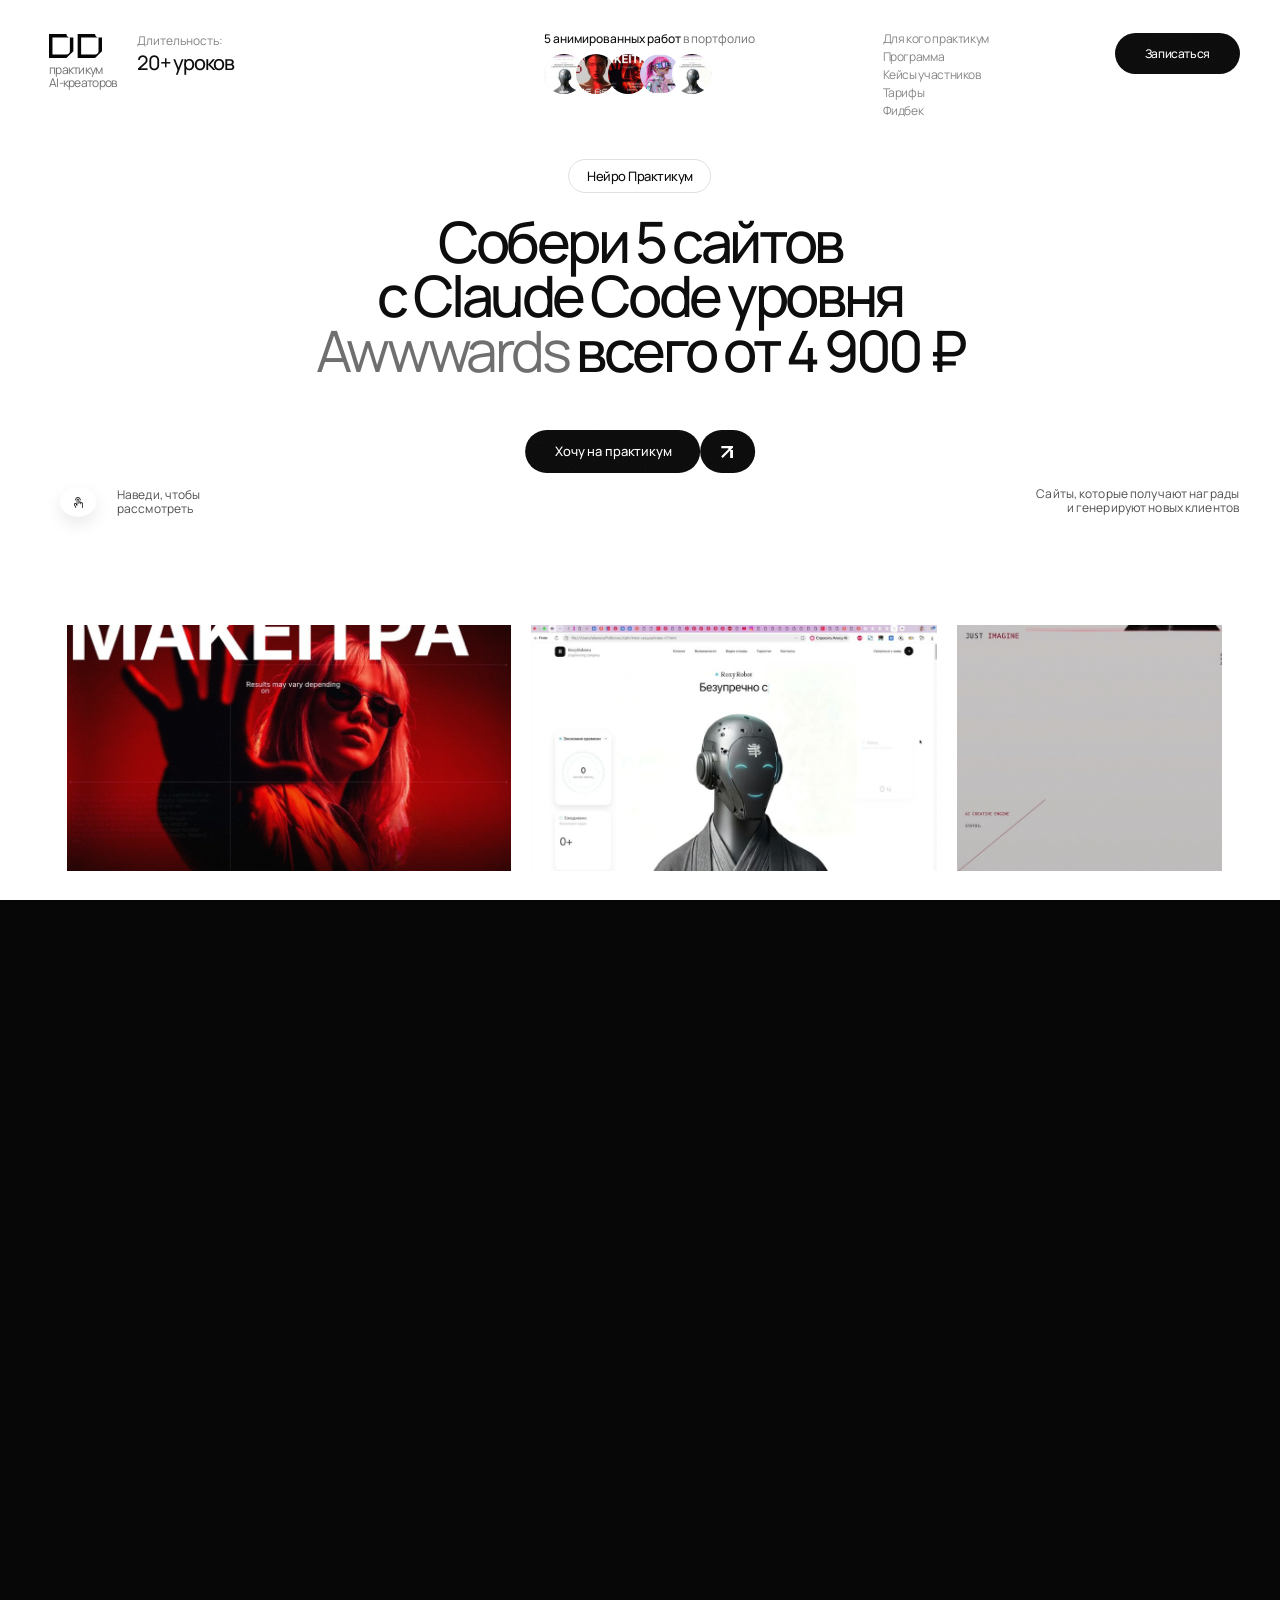
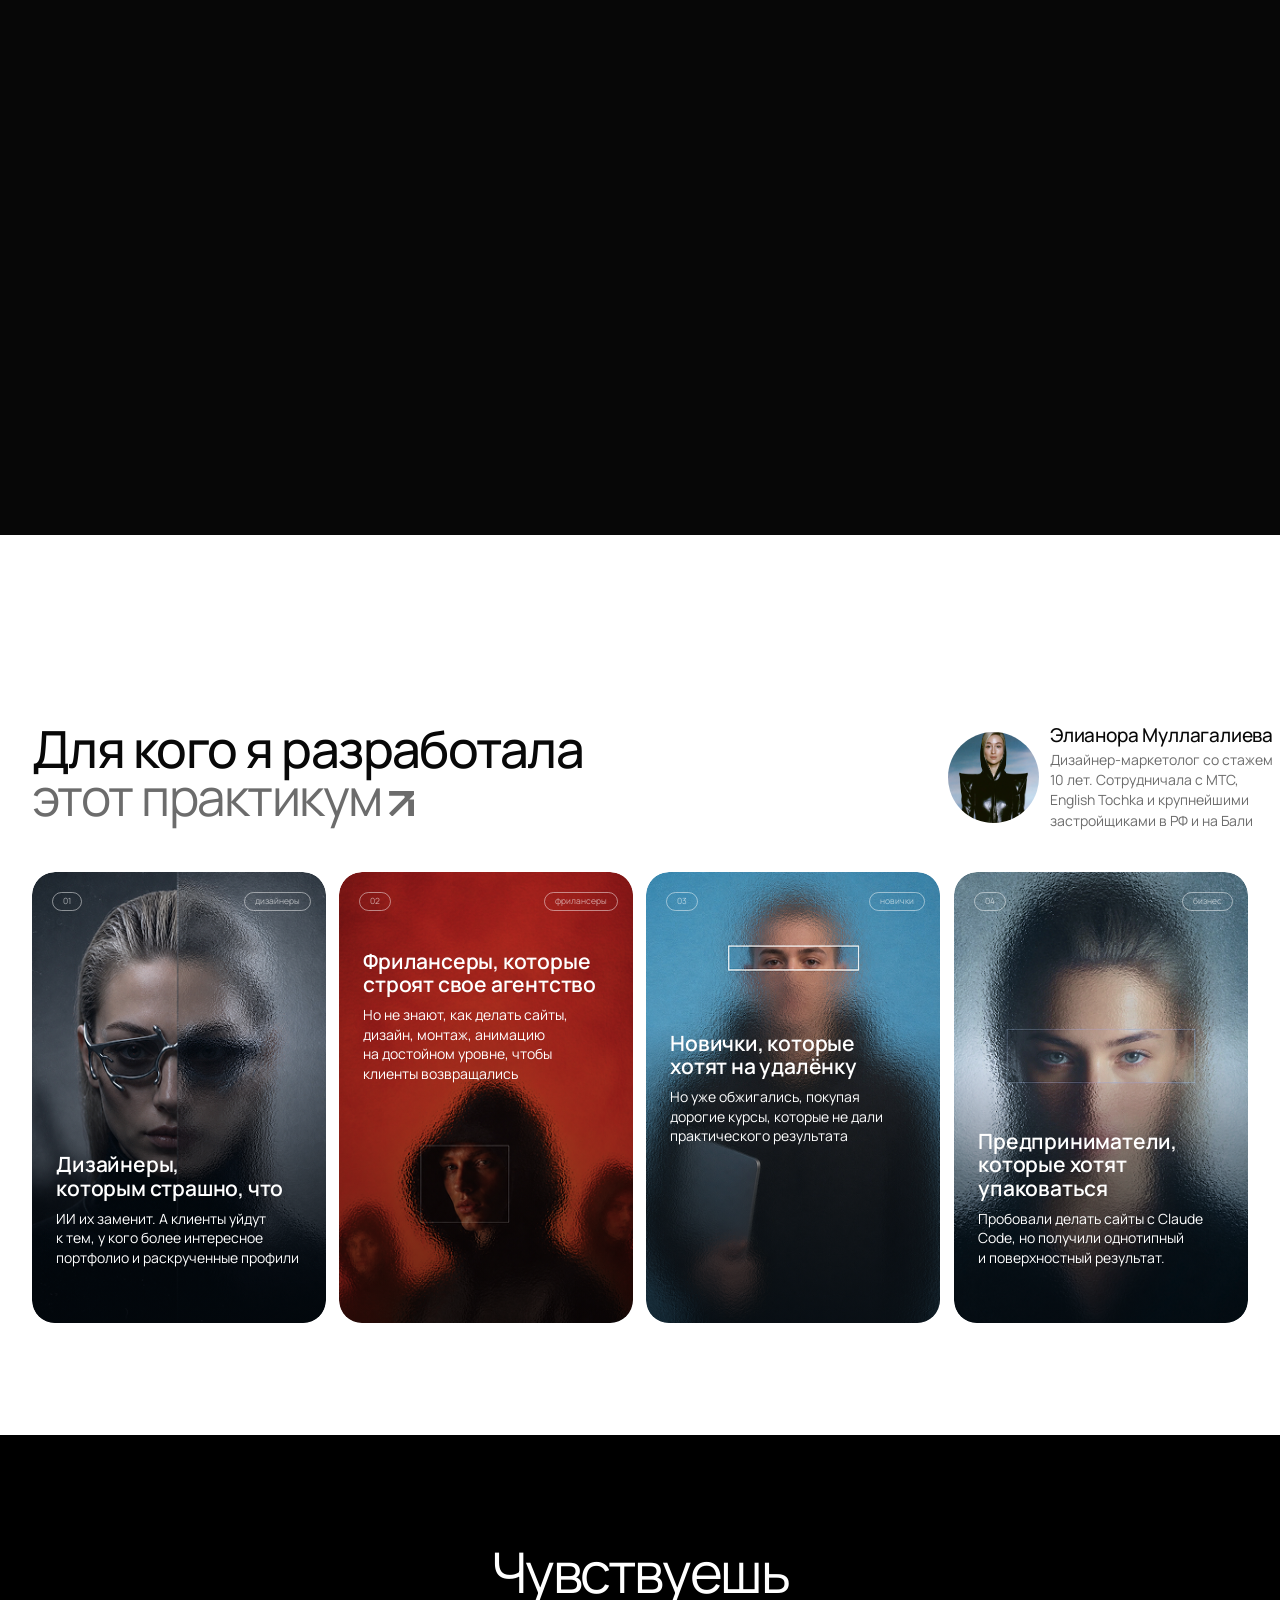
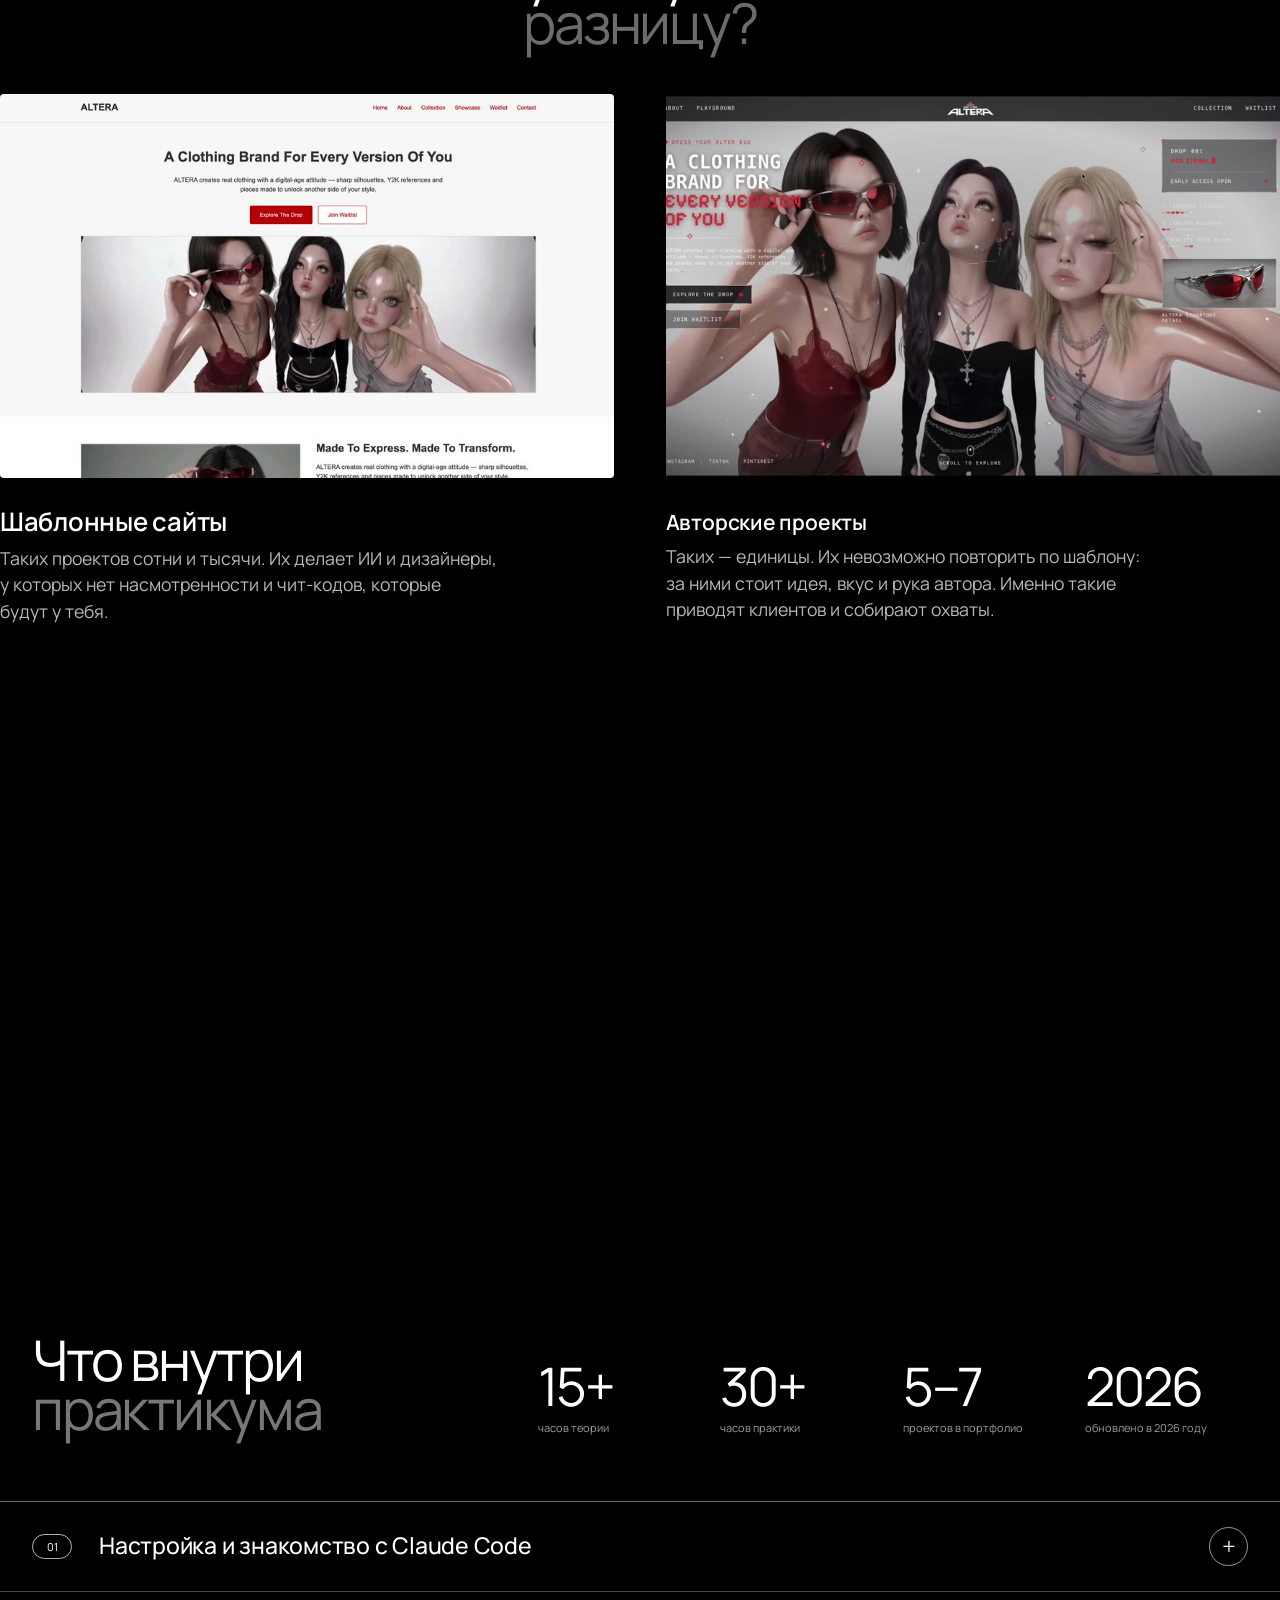
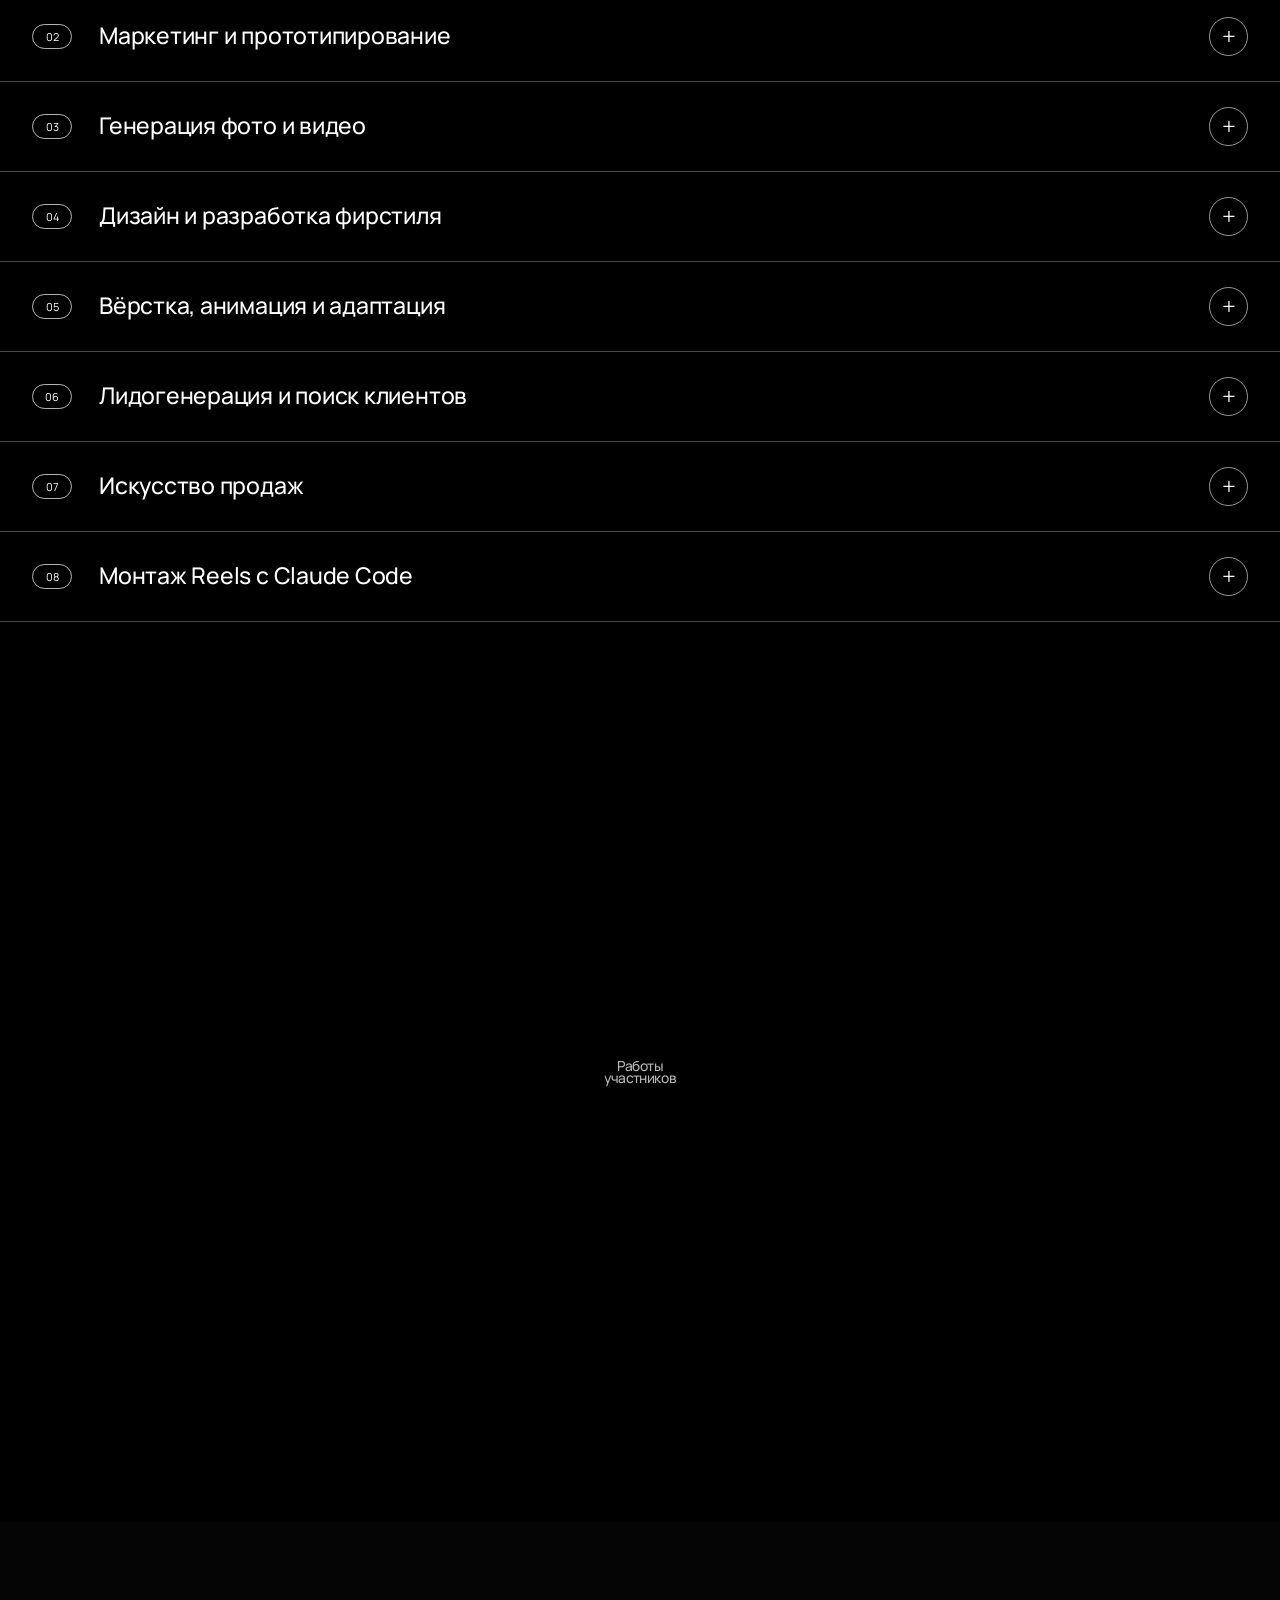
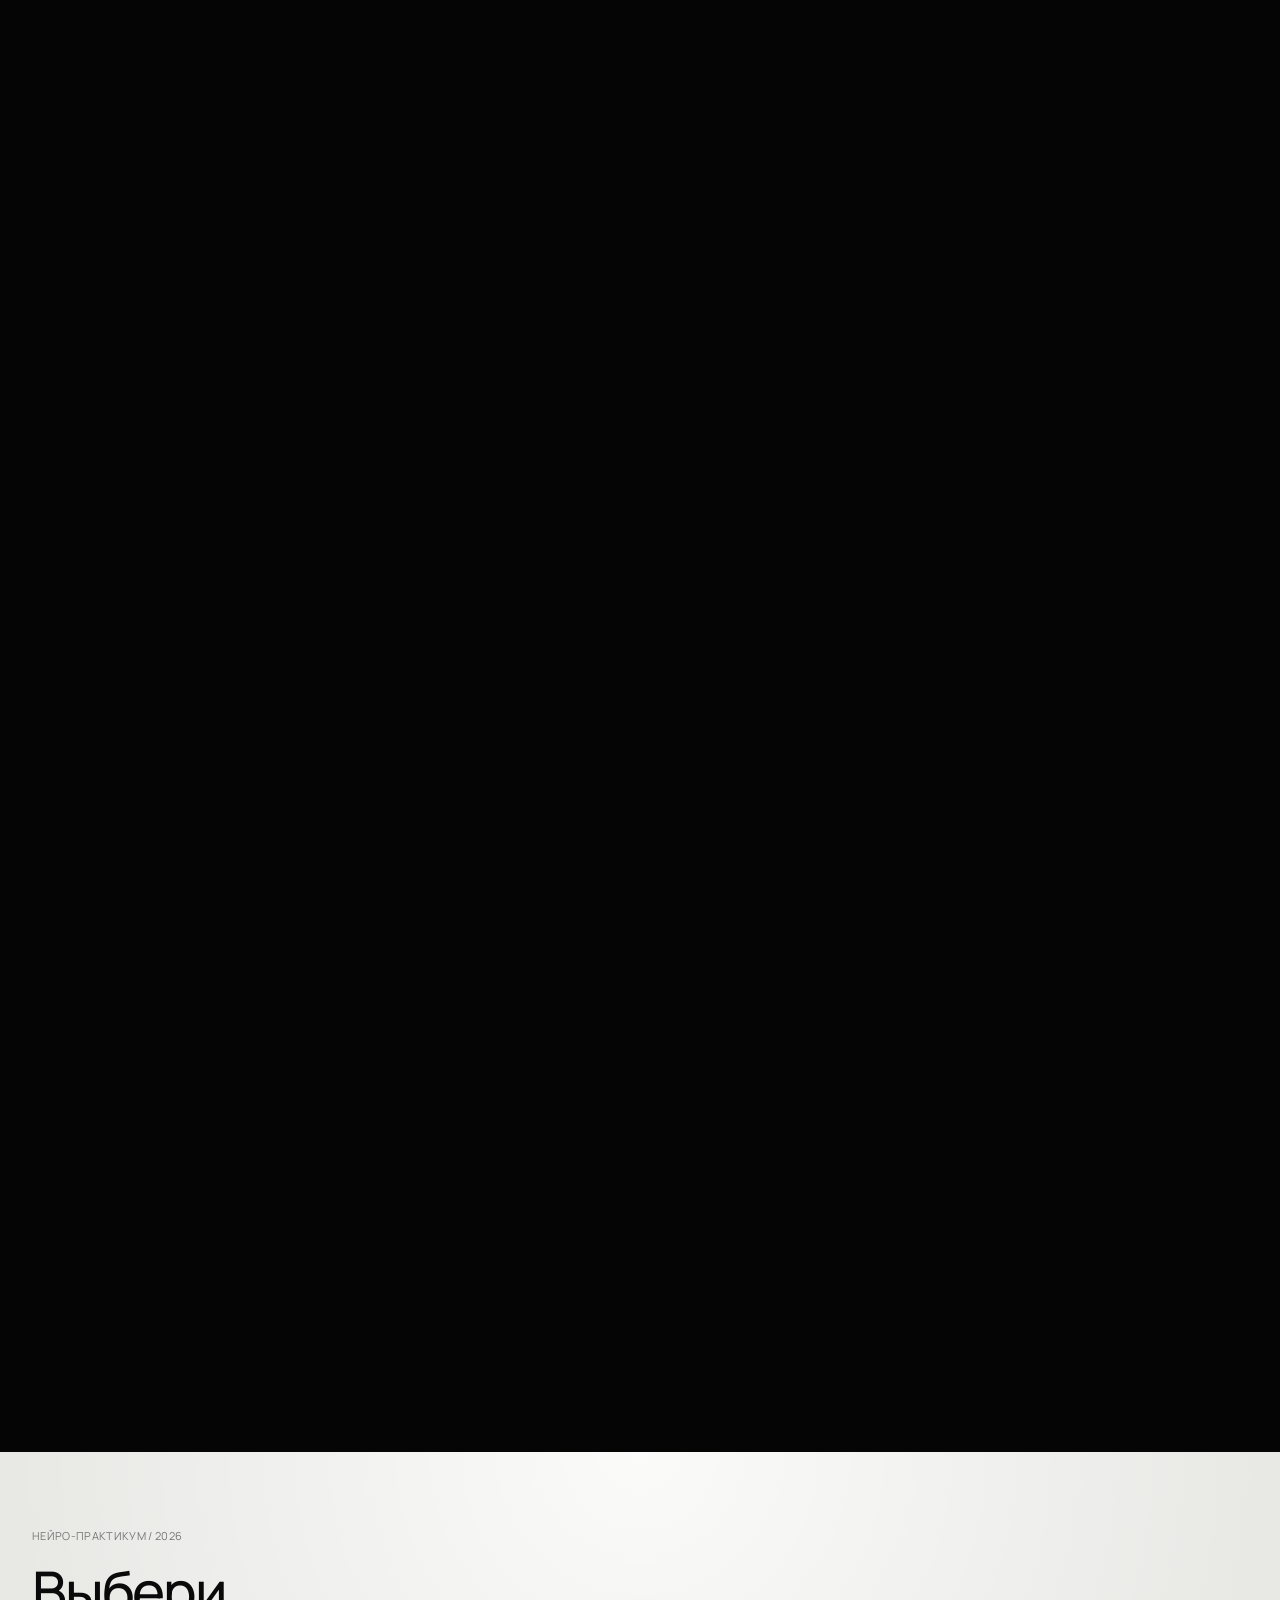
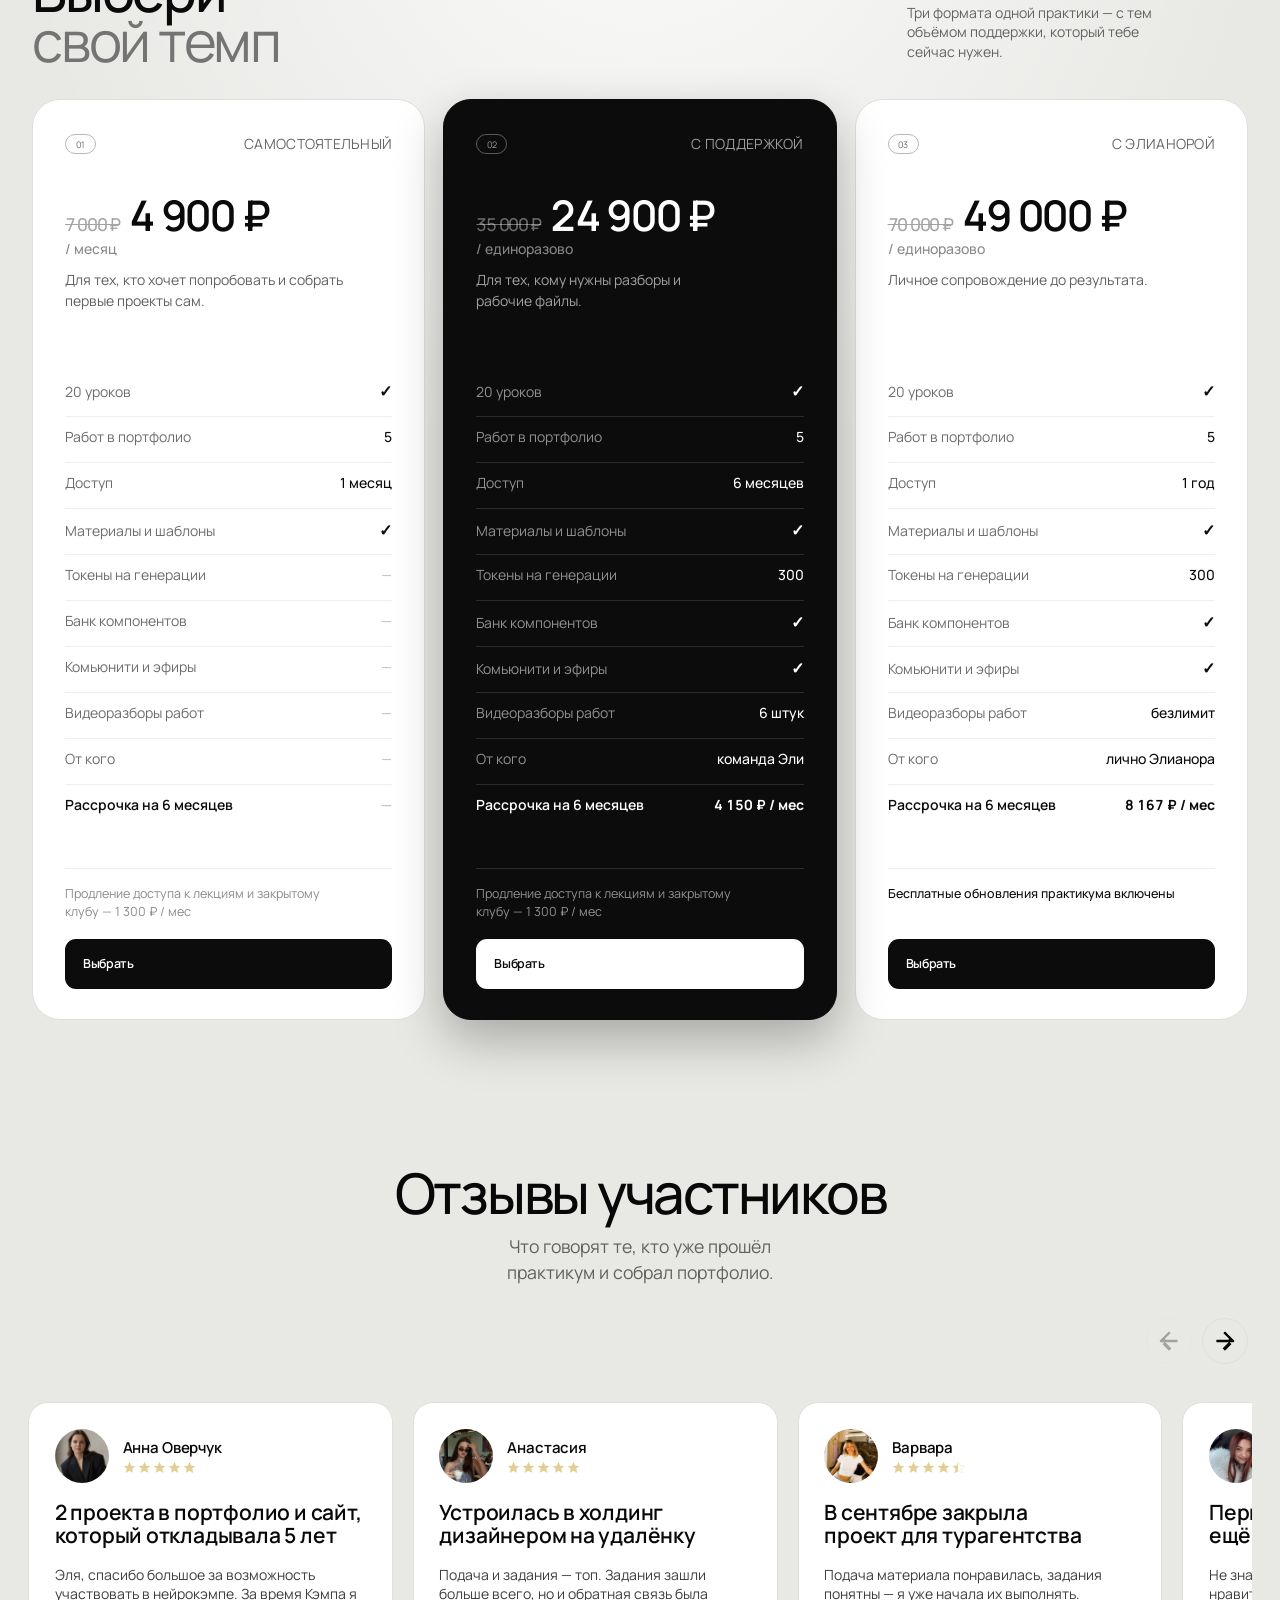
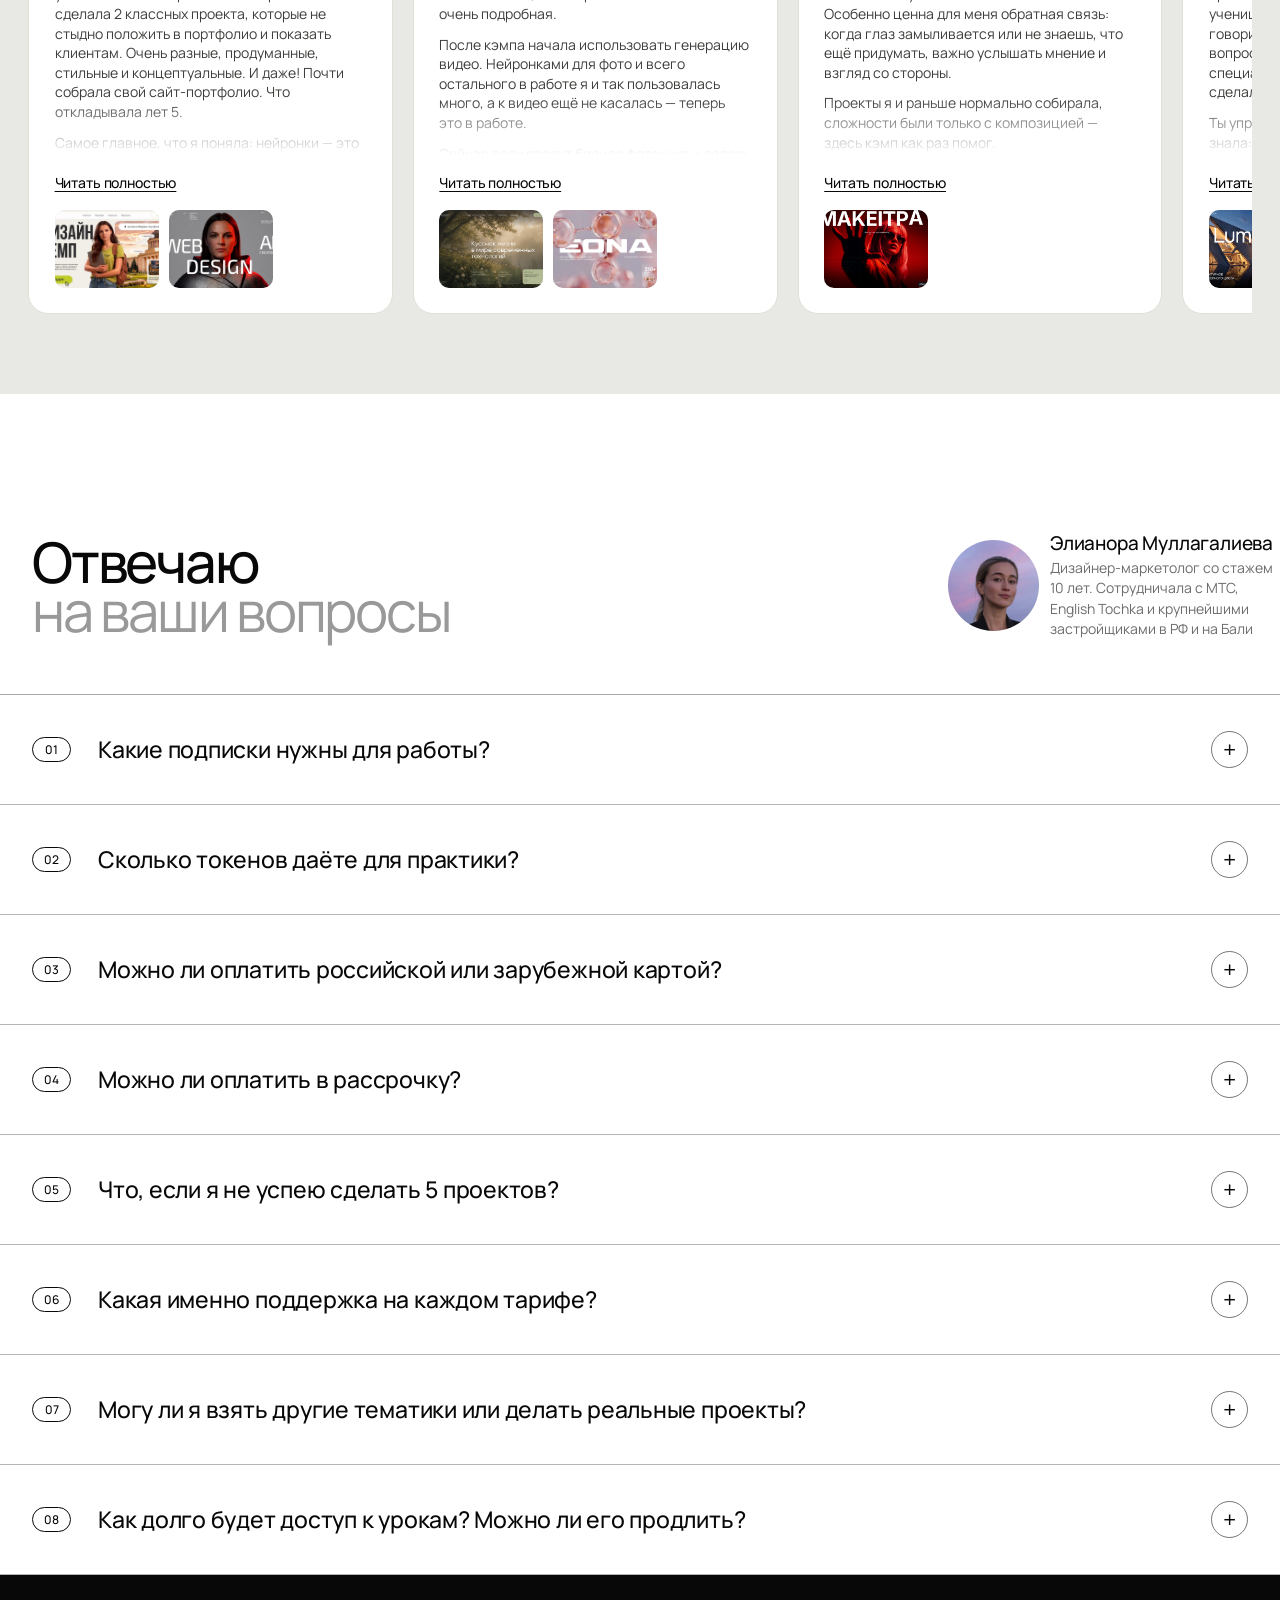
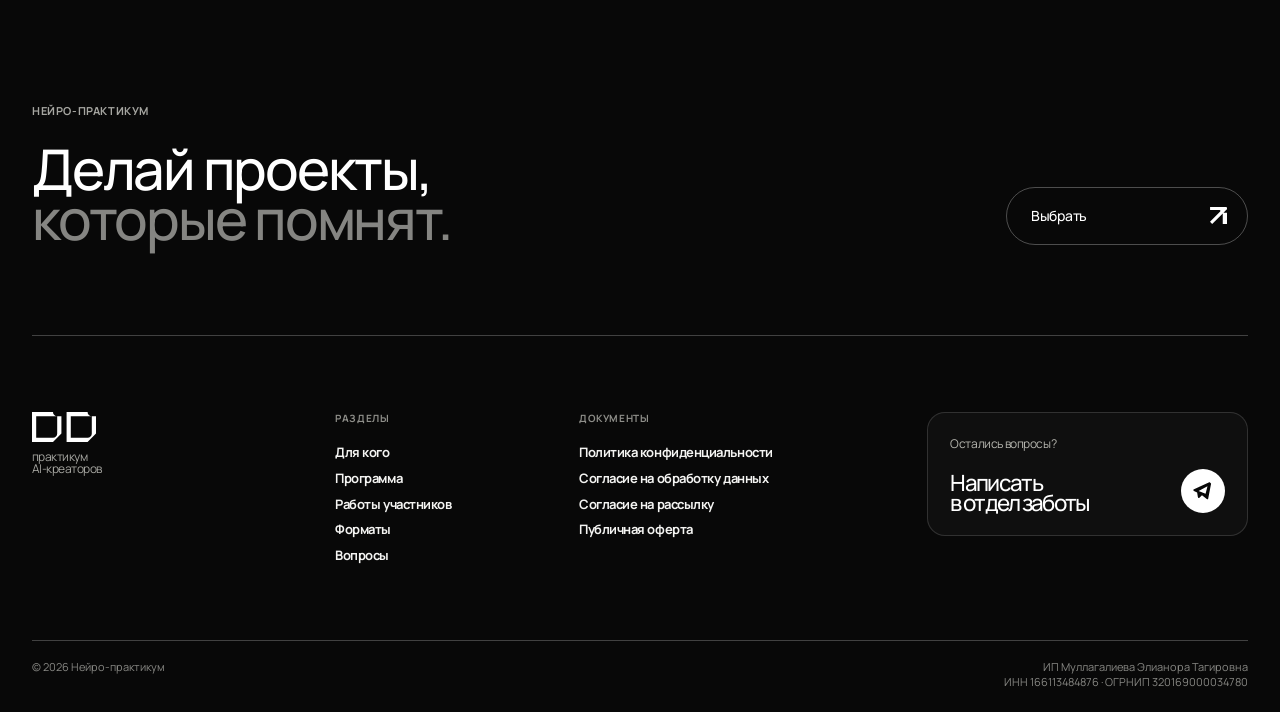
==== cold.html @ 3f289370 "Тарифы: единый блок карточка-таблица + правки состава - Карточки и таблица объединены в одну констру" ====
<!doctype html>
<html lang="ru">
  <head>
    <meta charset="UTF-8" />
    <meta name="viewport" content="width=device-width, initial-scale=1.0" />
    <meta name="description" content="Нейро-практикум — маршрут от исследования ниши до готового сайта." />
    <title>Нейро-практикум — от исследования до сайта</title>
    <link rel="icon" href="data:," />
    <link rel="preconnect" href="https://fonts.googleapis.com" />
    <link rel="preconnect" href="https://fonts.gstatic.com" crossorigin />
    <!-- Шрифты грузятся НЕ блокируя отрисовку: раньше браузер ждал их
         1.2 с и всё это время держал пустой экран. Теперь текст появляется
         сразу системным шрифтом и мгновенно подменяется на Manrope. -->
    <link rel="preload" as="style" href="https://fonts.googleapis.com/css2?family=Anton&family=Manrope:wght@400;500;600;700;800&display=swap" />
    <link rel="stylesheet" href="https://fonts.googleapis.com/css2?family=Anton&family=Manrope:wght@400;500;600;700;800&display=swap" media="print" onload="this.media='all'" />
    <noscript><link rel="stylesheet" href="https://fonts.googleapis.com/css2?family=Anton&family=Manrope:wght@400;500;600;700;800&display=swap" /></noscript>
    <script>
      /* Страховка: если JS упал или anime.js не загрузился, маскировка
         первого экрана всё равно снимется и контент будет виден. */
      setTimeout(function () {
        var s = document.querySelector('.intro-stage');
        if (s) s.classList.add('is-ready');
      }, 1200);
    </script>
    <link rel="stylesheet" href="styles.css" />
    <link rel="stylesheet" href="cold.css" />
  </head>
  <body>
    <div class="cursor-dot" aria-hidden="true"></div>
    <header class="persistent-chrome" aria-label="Навигация по практикуму">
      <a class="persistent-brand" href="#top" aria-label="Дерзай в дизайн, наверх"><img src="assets/hero/dd-logo.svg" alt="" /><span>практикум<br />AI-креаторов</span></a>
      <p class="persistent-duration"><span>Длительность:</span><b>20+ уроков</b></p>
      <a class="persistent-cta" href="#programme">Записаться</a>
    </header>
    <main id="top">
      <div class="intro-shell">
        <div class="intro-stage">
        <header class="site-header container">
          <a class="brand" href="#top" aria-label="Дерзай в дизайн, наверх">
            <img src="assets/hero/dd-logo.svg" alt="Дерзай в дизайн" />
            <span>практикум<br />AI-креаторов</span>
          </a>
          <div class="header-duration"><span>Длительность:</span><strong>20+ уроков</strong></div>
          <nav id="primary-nav" aria-label="Главная навигация">
            <a href="#audience">Для кого практикум</a>
            <a href="#programme">Программа</a>
            <a href="#student-works">Кейсы участников</a>
            <a href="#pricing">Тарифы</a>
            <a href="#reviews">Фидбек</a>
          </nav>
          <div class="header-side">
            <a class="header-cta" href="#motion">Записаться <svg class="icon icon-arrow" viewBox="0 0 24 24" aria-hidden="true"><path d="M6.5 17.5 17.5 6.5M9 6.5h8.5V15" /></svg></a>
            <button class="menu-toggle" type="button" aria-label="Открыть навигацию" aria-expanded="false" aria-controls="primary-nav"><svg class="icon icon-menu" viewBox="0 0 24 24" aria-hidden="true"><path class="menu-line menu-line-one" d="M5 9h14" /><path class="menu-line menu-line-two" d="M5 15h14" /></svg></button>
          </div>
        </header>

        <aside class="mobile-hero-proof" aria-label="Результаты участников">
          <p class="mobile-duration"><span>Длительность:</span><strong>20+ уроков</strong></p>
          <div class="mobile-works-proof">
            <div class="mobile-proof-avatars" aria-hidden="true">
              <img src="assets/hero/av/figma-work-01-overlay.jpg" alt="" />
              <img src="assets/hero/av/figma-work-03.jpg" alt="" />
              <img src="assets/hero/av/figma-work-02.jpg" alt="" />
            </div>
            <p><strong>5 анимированных работ</strong><span>в портфолио</span></p>
          </div>
        </aside>

        <section class="hero container" aria-labelledby="hero-title">
          <div class="hero-copy reveal">
            <p class="hero-kicker">Нейро Практикум</p>
            <h1 id="hero-title">Собери 5 сайтов<br />с Claude Code уровня<br /><span>Awwwards</span> всего от&nbsp;4&nbsp;900&nbsp;₽</h1>
            <a class="hero-cta action-pair" href="#pricing"><span class="hero-cta-label action-pair__label">Хочу на практикум</span><span class="hero-cta-icon action-pair__icon" aria-hidden="true"><img class="action-pair__icon-image" src="assets/icons/arrow.svg" alt="" /></span></a>
          </div>

          <aside class="hero-proof" aria-label="Результаты участников">
            <p><strong>5 анимированных работ</strong><span>в портфолио</span></p>
            <div class="proof-avatars" aria-hidden="true">
              <img src="assets/hero/av/figma-work-01-overlay.jpg" alt="" />
              <img src="assets/hero/av/figma-work-03.jpg" alt="" />
              <img src="assets/hero/av/figma-work-02.jpg" alt="" />
              <img src="assets/hero/av/figma-work-01.jpg" alt="" />
              <img src="assets/hero/av/figma-work-01-overlay.jpg" alt="" />
            </div>
          </aside>

          <div class="hero-hint caption" aria-hidden="true"><span class="hero-hint-icon"><img src="assets/icons/finger.svg" alt="" /></span><span class="hero-hint-copy"><b>Наведи, чтобы</b><br />рассмотреть</span></div>
          <p class="hero-gallery-note caption">Сайты, которые получают награды<br />и генерируют новых клиентов</p>
        </section>

        <section class="showcase-marquee" aria-label="Примеры сайтов, созданных в рамках практикума">
          <div class="marquee-rail">
            <div class="marquee-group"><figure class="work-card work-card-robot"><video class="work-video" autoplay muted loop playsinline preload="metadata" poster="assets/video/varya.jpg" aria-label="Кейс участницы Вари"><source src="assets/video/varya@sm.mp4" media="(max-width:640px)" type="video/mp4" /><source src="assets/video/varya@2x.mp4" media="(min-width:1200px)" type="video/mp4" /><source src="assets/video/varya.mp4" type="video/mp4" /></video></figure><figure class="work-card work-card-makeitpay"><video class="work-video" autoplay muted loop playsinline preload="metadata" poster="assets/video/works.jpg" aria-label="Работы участников"><source src="assets/video/works@sm.mp4" media="(max-width:640px)" type="video/mp4" /><source src="assets/video/works@2x.mp4" media="(min-width:1200px)" type="video/mp4" /><source src="assets/video/works.mp4" type="video/mp4" /></video></figure><figure class="work-card work-card-oasis"><video class="work-video" autoplay muted loop playsinline preload="metadata" poster="assets/video/cleanshot-a.jpg" aria-label="Проект участника"><source src="assets/video/cleanshot-a@sm.mp4" media="(max-width:640px)" type="video/mp4" /><source src="assets/video/cleanshot-a@2x.mp4" media="(min-width:1200px)" type="video/mp4" /><source src="assets/video/cleanshot-a.mp4" type="video/mp4" /></video></figure></div>
            <div class="marquee-group" aria-hidden="true"><figure class="work-card work-card-robot" aria-hidden="true"><video class="work-video" autoplay muted loop playsinline preload="metadata" poster="assets/video/varya.jpg" aria-label=""><source src="assets/video/varya@sm.mp4" media="(max-width:640px)" type="video/mp4" /><source src="assets/video/varya@2x.mp4" media="(min-width:1200px)" type="video/mp4" /><source src="assets/video/varya.mp4" type="video/mp4" /></video></figure><figure class="work-card work-card-makeitpay" aria-hidden="true"><video class="work-video" autoplay muted loop playsinline preload="metadata" poster="assets/video/works.jpg" aria-label=""><source src="assets/video/works@sm.mp4" media="(max-width:640px)" type="video/mp4" /><source src="assets/video/works@2x.mp4" media="(min-width:1200px)" type="video/mp4" /><source src="assets/video/works.mp4" type="video/mp4" /></video></figure><figure class="work-card work-card-oasis" aria-hidden="true"><video class="work-video" autoplay muted loop playsinline preload="metadata" poster="assets/video/cleanshot-a.jpg" aria-label=""><source src="assets/video/cleanshot-a@sm.mp4" media="(max-width:640px)" type="video/mp4" /><source src="assets/video/cleanshot-a@2x.mp4" media="(min-width:1200px)" type="video/mp4" /><source src="assets/video/cleanshot-a.mp4" type="video/mp4" /></video></figure></div>
          </div>
        </section>
        <div class="mobile-project-meta" aria-hidden="true">
          <p><span class="mobile-project-icon"><img src="assets/icons/finger.svg" alt="" /></span><span>Проекты<br />участников</span></p>
          <p>70% участников<br />новички</p>
        </div>
        </div>
      </div>

      <section class="motion-sequence" id="motion" data-chrome="none" aria-labelledby="motion-title">
        <div class="motion-stage">
          <div class="motion-curtain" aria-hidden="true"></div>
          <div class="motion-chrome" aria-hidden="true">
            <div class="motion-brand"><img src="assets/hero/dd-logo.svg" alt="" /><span>практикум<br />AI-креаторов</span></div>
            <div class="motion-duration"><span>Длительность:</span><b>20+ уроков</b></div>
            <a href="#top"><span>Записаться</span><svg class="icon icon-arrow" viewBox="0 0 24 24" aria-hidden="true"><path d="M6.5 17.5 17.5 6.5M9 6.5h8.5V15" /></svg></a>
          </div>

          <h2 class="visually-hidden" id="motion-title">Нейропрактикум</h2>
          <svg class="motion-tunnel" viewBox="0 0 1400 814" preserveAspectRatio="xMidYMid meet" aria-hidden="true">
            <text class="motion-tunnel-text" x="700" y="442" text-anchor="middle">НейроПрактикум</text>
          </svg>

          <div class="motion-posters" aria-hidden="true">
            <figure class="motion-poster motion-poster-blue"><img src="assets/motion/poster-strategy.jpg" alt="" /></figure>
            <figure class="motion-poster motion-poster-red"><img src="assets/motion/poster-design.jpg" alt="" /></figure>
          </div>

          <div class="motion-words" aria-label="Ключевые навыки практикума">
            <span data-skill="strategy">Стратегия</span>
            <span data-skill="research">Исследование</span>
            <span data-skill="marketing">Маркетинг</span>
            <span data-skill="design">Дизайн</span>
            <span data-skill="content">Контент</span>
            <span data-skill="layout">Вёрстка</span>
            <span data-skill="animation">Анимация</span>
            <span data-skill="editing">Монтаж</span>
          </div>

          <div class="motion-destinations" aria-hidden="true">
            <span data-skill="research">Исследование</span>
            <span data-skill="strategy">Стратегия</span>
            <span data-skill="marketing">Маркетинг</span>
            <span data-skill="design">Дизайн</span>
            <span data-skill="content">Контент</span>
            <span data-skill="layout">Вёрстка</span>
            <span data-skill="animation">Анимация</span>
            <span data-skill="editing">Монтаж</span>
          </div>
          <div class="motion-flash" aria-hidden="true"><span></span></div>
          <p class="motion-result" aria-label="Твои навыки после практикума">
            <span><i>Твои навыки</i></span>
            <span><i>после практикума</i></span>
          </p>
          <div class="motion-system-targets" aria-hidden="true">
            <span data-skill="research">Исследование</span>
            <span data-skill="strategy">Стратегия</span>
            <span data-skill="marketing">Маркетинг</span>
            <span data-skill="design">Дизайн</span>
            <span data-skill="content">Контент</span>
            <span data-skill="layout">Вёрстка</span>
            <span data-skill="animation">Анимация</span>
            <span data-skill="editing">Монтаж</span>
          </div>
          <div class="motion-system" aria-hidden="true">
            <img class="motion-system-brace" src="assets/motion/skills-brace.svg" alt="" />
            <p class="motion-system-title">Твои навыки после<br />практикума</p>
          </div>
          <p class="motion-scroll-hint" aria-hidden="true">Листай — и путь собирается</p>
        </div>
      </section>

      <section class="audience-section" id="audience" data-chrome="light" aria-labelledby="audience-title">
        <div class="audience-stage">
        <div class="audience-content container">
          <div class="audience-intro">
            <h2 id="audience-title"><span class="audience-title-line"><span class="audience-title-effect">Для кого я разработала</span></span><span class="audience-title-line audience-title-replace"><span class="audience-title-effect">этот практикум</span><svg class="audience-title-arrow" viewBox="0 0 20 20" fill="none" aria-hidden="true"><path d="M18.9629 0C19.5354 0.000248588 19.9998 0.465312 20 1.03906V2.54004L18.7461 3.7959C18.7173 3.81763 18.6898 3.84138 18.6641 3.86719L15.8711 6.66602H19.998V20H14.998V7.54102L2.56641 20L0 17.4277L11.9893 5.41211C12.6421 4.75734 12.1795 3.63797 11.2559 3.6377H0.0859375V0H18.9629Z" fill="currentColor"/></svg></span></h2>
            <div class="audience-author">
              <img src="assets/audience/elianora.png" alt="Элианора Муллагалиева" />
              <p><b>Элианора Муллагалиева</b><span>Дизайнер-маркетолог со стажем 10 лет. Сотрудничала с МТС, English Tochka и крупнейшими застройщиками в РФ и на Бали</span></p>
            </div>
          </div>

          <div class="audience-grid">
            <article class="audience-card audience-card--designers">
              <div class="audience-card-inner">
                <div class="audience-card-face audience-card-front"><img src="assets/audience/audience-designer.jpg" alt="Портрет дизайнера за стеклом" /><div class="audience-card-tags"><span>01</span><span>дизайнеры</span></div><div class="audience-card-copy"><h3>Дизайнеры,<br />которым страшно, что</h3><p>ИИ их заменит. А клиенты уйдут к тем, у кого более интересное портфолио и раскрученные профили</p></div></div>
                <div class="audience-card-face audience-card-back"><img src="assets/audience/audience-designer.jpg" alt="" aria-hidden="true" /><div class="audience-card-tags"><span>01</span><span>дизайнеры</span></div><div class="audience-card-copy"><h3>Соберёте 5–7 проектов нового поколения</h3><p>Не картинки, а сайты с идеей, визуалом, кодом и motion — проекты, которые приводят клиентов и собирают охваты.</p></div></div>
              </div>
            </article>
            <article class="audience-card audience-card--freelancers">
              <div class="audience-card-inner">
                <div class="audience-card-face audience-card-front"><img src="assets/audience/audience-freelancer.jpg" alt="Фрилансер на красном фоне за стеклом" /><div class="audience-card-tags"><span>02</span><span>фрилансеры</span></div><div class="audience-card-copy"><h3>Фрилансеры, которые<br />строят свое агентство</h3><p>Но не знают, как делать сайты, дизайн, монтаж, анимацию на достойном уровне, чтобы клиенты возвращались</p></div></div>
                <div class="audience-card-face audience-card-back"><img src="assets/audience/audience-freelancer.jpg" alt="" aria-hidden="true" /><div class="audience-card-tags"><span>02</span><span>фрилансеры</span></div><div class="audience-card-copy"><h3>Сможете брать проекты уровня крутых агентств</h3><p>Научитесь собирать сайт под ключ: от стратегии до дизайна и motion. Сможете повышать чек и расширять команду.</p></div></div>
              </div>
            </article>
            <article class="audience-card audience-card--newcomers">
              <div class="audience-card-inner">
                <div class="audience-card-face audience-card-front"><img src="assets/audience/audience-newcomer.jpg" alt="Новичок с ноутбуком за стеклом" /><div class="audience-card-tags"><span>03</span><span>новички</span></div><div class="audience-card-copy"><h3>Новички, которые хотят на удалёнку</h3><p>Но уже обжигались, покупая дорогие курсы, которые не дали практического результата</p></div></div>
                <div class="audience-card-face audience-card-back"><img src="assets/audience/audience-newcomer.jpg" alt="" aria-hidden="true" /><div class="audience-card-tags"><span>03</span><span>новички</span></div><div class="audience-card-copy"><h3>На вопрос «а кейсы есть?» будет чем ответить</h3><p>Не один тренировочный экран, а 5–7 полноценных проектов с логикой, визуалом и живой реализацией.</p></div></div>
              </div>
            </article>
            <article class="audience-card audience-card--business">
              <div class="audience-card-inner">
                <div class="audience-card-face audience-card-front"><img src="assets/audience/audience-business.jpg" alt="Предпринимательница за стеклом" /><div class="audience-card-tags"><span>04</span><span>бизнес</span></div><div class="audience-card-copy"><h3>Предприниматели,<br />которые хотят упаковаться</h3><p>Пробовали делать сайты с Claude Code, но получили однотипный и поверхностный результат.</p></div></div>
                <div class="audience-card-face audience-card-back"><img src="assets/audience/audience-business.jpg" alt="" aria-hidden="true" /><div class="audience-card-tags"><span>04</span><span>бизнес</span></div><div class="audience-card-copy"><h3>Станете креативным директором своего бренда</h3><p>Вместо однотипного сайта — узнаваемая система, которую можно развивать вместе с командой.</p></div></div>
              </div>
            </article>
          </div>
        </div>
        </div>
      </section>

      <section class="difference-section" id="difference" data-difference-scene data-chrome="dark" aria-labelledby="difference-title">
        <div class="difference-sticky">
          <div class="difference-content container">
            <h2 class="difference-title" id="difference-title"><span>Чувствуешь</span><i>разницу?</i></h2>
            <div class="difference-grid">
              <article class="difference-card">
                <figure><video class="difference-video" autoplay muted loop playsinline preload="metadata" poster="assets/video/template-site.jpg" aria-label="Пример шаблонного сайта"><source src="assets/video/template-site@sm.mp4" media="(max-width:640px)" type="video/mp4" /><source src="assets/video/template-site@2x.mp4" media="(min-width:1200px)" type="video/mp4" /><source src="assets/video/template-site.mp4" type="video/mp4" /></video></figure>
                <div class="difference-copy">
                  <h3>Шаблонные сайты</h3>
                  <p>Таких проектов сотни и тысячи. Их делает ИИ и дизайнеры, у которых нет насмотренности и чит-кодов, которые будут у тебя.</p>
                </div>
              </article>
              <article class="difference-card">
                <figure><video class="difference-video" autoplay muted loop playsinline preload="metadata" poster="assets/video/alexandra.jpg" aria-label="Авторский проект — кейс Александры"><source src="assets/video/alexandra@sm.mp4" media="(max-width:640px)" type="video/mp4" /><source src="assets/video/alexandra@2x.mp4" media="(min-width:1200px)" type="video/mp4" /><source src="assets/video/alexandra.mp4" type="video/mp4" /></video></figure>
                <div class="difference-copy">
                  <h3>Авторские проекты</h3>
                  <p>Таких — единицы. Их невозможно повторить по шаблону: за ними стоит идея, вкус и рука автора. Именно такие приводят клиентов и собирают охваты.</p>
                </div>
              </article>
            </div>
          </div>
        </div>
      </section>

      <section class="programme-section" id="programme" data-chrome="dark" aria-labelledby="programme-title">
        <div class="programme-head container">
          <h2 id="programme-title">Что внутри<br /><span>практикума</span></h2>
          <dl class="programme-stats"><div><dt data-count="15" data-suffix="+">15+</dt><dd>часов теории</dd></div><div><dt data-count="30" data-suffix="+">30+</dt><dd>часов практики</dd></div><div><dt data-count="5" data-suffix="–7">5–7</dt><dd>проектов в портфолио</dd></div><div><dt data-count="2026">2026</dt><dd>обновлено в 2026 году</dd></div></dl>
        </div>

        <div class="programme-list" aria-label="Модули программы">
          <article class="programme-module">
            <button class="programme-trigger" type="button" aria-expanded="false"><span class="programme-number">01</span><span class="programme-name">Настройка и знакомство с Claude Code</span><span class="programme-plus" aria-hidden="true">+</span></button>
            <div class="programme-panel"><div class="programme-lessons">
              <div class="programme-lesson"><p class="programme-lesson-title"><span class="programme-lesson-num">Урок 1</span>Рабочая среда: установка Claude Code и первый проект</p><p class="programme-lesson-desc">Установка, базовая настройка, структура папок, как открыть и запустить первый проект без страха перед терминалом.</p></div>
              <div class="programme-lesson"><p class="programme-lesson-title"><span class="programme-lesson-num">Урок 2</span>Скиллы: как расширять возможности Claude Code</p><p class="programme-lesson-desc">Где брать скиллы, как их устанавливать, вызывать и адаптировать под себя. Собираем свою рабочую библиотеку для сайтов, визуала, анимации и контента.</p></div>
              <div class="programme-lesson"><p class="programme-lesson-title"><span class="programme-lesson-num">Урок 3</span>Как правильно ставить задачи AI</p><p class="programme-lesson-desc">Как давать контекст, работать с файлами, проверять результат, не терять версии и не получать от AI хаос вместо проекта.</p></div>
            </div></div>
          </article>
          <article class="programme-module">
            <button class="programme-trigger" type="button" aria-expanded="false"><span class="programme-number">02</span><span class="programme-name">Маркетинг и прототипирование</span><span class="programme-plus" aria-hidden="true">+</span></button>
            <div class="programme-panel"><div class="programme-lessons">
              <div class="programme-lesson"><p class="programme-lesson-title"><span class="programme-lesson-num">Урок 4</span>Каким должен быть продающий сайт</p><p class="programme-lesson-desc">Триггеры, логика принятия решения, пустые и убедительные формулировки, первостепенные и второстепенные критерии выбора.</p></div>
              <div class="programme-lesson"><p class="programme-lesson-title"><span class="programme-lesson-num">Урок 5</span>Добываем информацию о бизнесе</p><p class="programme-lesson-desc">Интервью с собственником, отделом продаж и клиентами. Бриф бизнеса, реальные материалы, карта критериев выбора, работа с AI без галлюцинаций.</p></div>
              <div class="programme-lesson"><p class="programme-lesson-title"><span class="programme-lesson-num">Урок 6</span>Анализируем нишу и конкурентов</p><p class="programme-lesson-desc">Каким обещаниям и условиям рынка привык клиент, что конкуренты уже сделали нормой, где рынок пустует и где бизнес может быть полезнее.</p></div>
              <div class="programme-lesson"><p class="programme-lesson-title"><span class="programme-lesson-num">Урок 7</span>Из исследований в продающий прототип</p><p class="programme-lesson-desc">Соединяем карту бизнеса и карту рынка. Выстраиваем порядок блоков, формулируем ответы на вопросы клиента, доказательства и CTA.</p></div>
            </div></div>
          </article>
          <article class="programme-module">
            <button class="programme-trigger" type="button" aria-expanded="false"><span class="programme-number">03</span><span class="programme-name">Генерация фото и видео</span><span class="programme-plus" aria-hidden="true">+</span></button>
            <div class="programme-panel"><div class="programme-lessons">
              <div class="programme-lesson"><p class="programme-lesson-title"><span class="programme-lesson-num">Урок 8</span>Генерация изображений: модели, задачи и промты</p><p class="programme-lesson-desc">GPT Image, Nano Banana, Seedream и другие модели: что для чего использовать, как генерировать концепты, сцены, предметку, интерьеры и рекламные визуалы.</p></div>
              <div class="programme-lesson"><p class="programme-lesson-title"><span class="programme-lesson-num">Урок 9</span>Реализм, контроль и единый визуальный мир</p><p class="programme-lesson-desc">Как получать изображения без ощущения «нейросеточности»: свет, материалы, ракурс, люди, архитектура, детали, референсы, консистентность серии.</p></div>
              <div class="programme-lesson"><p class="programme-lesson-title"><span class="programme-lesson-num">Урок 10</span>Генерация видео</p><p class="programme-lesson-desc">Kling, Seedance и другие инструменты: как выбрать модель, придумать сцену, задать камеру, движение, атмосферу и собрать видеоматериал для сайта или Reels.</p></div>
            </div></div>
          </article>
          <article class="programme-module">
            <button class="programme-trigger" type="button" aria-expanded="false"><span class="programme-number">04</span><span class="programme-name">Дизайн и разработка фирстиля</span><span class="programme-plus" aria-hidden="true">+</span></button>
            <div class="programme-panel"><div class="programme-lessons">
              <div class="programme-lesson"><p class="programme-lesson-title"><span class="programme-lesson-num">Урок 11</span>Арт-дирекшн и фирстиль для частной клиники</p><p class="programme-lesson-desc">Как собрать визуальный язык медицинского проекта: доверие, ясность, человечность, доказательность, работа с врачами, интерьером и медицинской темой без клише.</p></div>
              <div class="programme-lesson"><p class="programme-lesson-title"><span class="programme-lesson-num">Урок 12</span>Арт-дирекшн и фирстиль для ЖК</p><p class="programme-lesson-desc">Как строить мир девелоперского проекта: архитектура, среда, статус, сценарии жизни, рендеры, атмосфера и конкретика условий.</p></div>
            </div></div>
          </article>
          <article class="programme-module">
            <button class="programme-trigger" type="button" aria-expanded="false"><span class="programme-number">05</span><span class="programme-name">Вёрстка, анимация и адаптация</span><span class="programme-plus" aria-hidden="true">+</span></button>
            <div class="programme-panel"><div class="programme-lessons">
              <div class="programme-lesson"><p class="programme-lesson-title"><span class="programme-lesson-num">Урок 13</span>Сайт частной клиники: вёрстка, адаптация и движение</p><p class="programme-lesson-desc">Собираем сайт из прототипа: компоненты, страницы услуг, врачи, запись, доказательства, мобильная версия и аккуратная анимация.</p></div>
              <div class="programme-lesson"><p class="programme-lesson-title"><span class="programme-lesson-num">Урок 14</span>Сайт ЖК: вёрстка, адаптация и движение</p><p class="programme-lesson-desc">Собираем сложный продающий сайт недвижимости: первый экран, планировки, карта, инфраструктура, условия, атмосфера, мобильная версия и анимация.</p></div>
            </div></div>
          </article>
          <article class="programme-module">
            <button class="programme-trigger" type="button" aria-expanded="false"><span class="programme-number">06</span><span class="programme-name">Лидогенерация и поиск клиентов</span><span class="programme-plus" aria-hidden="true">+</span></button>
            <div class="programme-panel"><div class="programme-lessons">
              <div class="programme-lesson"><p class="programme-lesson-title"><span class="programme-lesson-num">Урок 15</span>Как находить клиентов на сайты</p><p class="programme-lesson-desc">Как выбирать ниши, искать бизнесы с плохой упаковкой, находить точки входа, предлагать мини-аудит и писать сообщения, на которые хочется ответить.</p></div>
            </div></div>
          </article>
          <article class="programme-module">
            <button class="programme-trigger" type="button" aria-expanded="false"><span class="programme-number">07</span><span class="programme-name">Искусство продаж</span><span class="programme-plus" aria-hidden="true">+</span></button>
            <div class="programme-panel"><div class="programme-lessons">
              <div class="programme-lesson"><p class="programme-lesson-title"><span class="programme-lesson-num">Урок 16</span>Подготовка к продажам</p><p class="programme-lesson-desc">Позиционирование, стоимость, пакеты услуг, портфолио, подготовка к возражениям и понимание, кому мы вообще нужны.</p></div>
              <div class="programme-lesson"><p class="programme-lesson-title"><span class="programme-lesson-num">Урок 17</span>Сильное КП, которое помогает купить</p><p class="programme-lesson-desc">Как собрать коммерческое предложение не в стиле «вот цена», а как понятный путь: задача, решение, объём, процесс, доказательства, сроки и следующий шаг.</p></div>
              <div class="programme-lesson"><p class="programme-lesson-title"><span class="programme-lesson-num">Урок 18</span>Продающие созвоны</p><p class="programme-lesson-desc">Как проводить созвон: выявлять задачу, не превращаться в бесплатного консультанта, объяснять ценность, говорить о деньгах и уверенно закрывать на следующий шаг.</p></div>
            </div></div>
          </article>
          <article class="programme-module">
            <button class="programme-trigger" type="button" aria-expanded="false"><span class="programme-number">08</span><span class="programme-name">Монтаж Reels с Claude Code</span><span class="programme-plus" aria-hidden="true">+</span></button>
            <div class="programme-panel"><div class="programme-lessons">
              <div class="programme-lesson"><p class="programme-lesson-title"><span class="programme-lesson-num">Урок 19</span>Reels, которые помогают продавать экспертность</p><p class="programme-lesson-desc">Как собирать ролики с помощью Claude Code: сценарий, визуальная подача, генеративная графика, монтаж, субтитры и упаковка экспертных мыслей.</p></div>
            </div></div>
          </article>
        </div>
      </section>

      <!-- Единая sticky-сцена: влетаем в туннель к слову «работы участников»,
           слово остаётся заголовком, под ним бесшовно раскрываются работы. -->
      <section class="works-scene" id="student-works" data-works-scene data-chrome="dark" aria-labelledby="works-scene-title">
        <div class="works-sticky">
          <div class="work-tunnel" data-work-tunnel aria-hidden="true">
            <canvas class="work-tunnel-canvas"></canvas>
            <div class="work-tunnel-fallback" aria-hidden="true"></div>
          </div>

          <div class="works-content">
            <div class="works-head">
              
              <h2 class="works-title" id="works-scene-title" data-works-title>Работы<br />участников</h2>
              <span class="participant-gallery-count" data-gallery-count aria-live="polite">01 / 10</span>
            </div>

            <div class="participant-gallery-stage" data-participant-gallery tabindex="0" role="region" aria-label="Слайдер работ участников">
              <div class="participant-gallery-track" data-gallery-track></div>
              <div class="participant-gallery-controls" aria-label="Управление слайдером">
                <button type="button" data-gallery-prev aria-label="Предыдущая работа"><svg class="brand-arrow" viewBox="0 0 20 20" fill="none" aria-hidden="true"><path d="M18.9629 0C19.5354 0.000248588 19.9998 0.465312 20 1.03906V2.54004L18.7461 3.7959C18.7173 3.81763 18.6898 3.84138 18.6641 3.86719L15.8711 6.66602H19.998V20H14.998V7.54102L2.56641 20L0 17.4277L11.9893 5.41211C12.6421 4.75734 12.1795 3.63797 11.2559 3.6377H0.0859375V0H18.9629Z" fill="currentColor"/></svg></button>
                <button type="button" data-gallery-next aria-label="Следующая работа"><svg class="brand-arrow" viewBox="0 0 20 20" fill="none" aria-hidden="true"><path d="M18.9629 0C19.5354 0.000248588 19.9998 0.465312 20 1.03906V2.54004L18.7461 3.7959C18.7173 3.81763 18.6898 3.84138 18.6641 3.86719L15.8711 6.66602H19.998V20H14.998V7.54102L2.56641 20L0 17.4277L11.9893 5.41211C12.6421 4.75734 12.1795 3.63797 11.2559 3.6377H0.0859375V0H18.9629Z" fill="currentColor"/></svg></button>
              </div>
            </div>
          </div>
        </div>
      </section>

      <section class="pricing-section" id="pricing" data-chrome="none" aria-labelledby="pricing-title">
        <div class="pricing-head container">
          <p class="pricing-kicker">Нейро-практикум / 2026</p>
          <h2 id="pricing-title">Выбери<br /><span>свой темп</span></h2>
          <p class="pricing-note">Три формата одной практики — с тем объёмом поддержки, который тебе сейчас нужен.</p>
        </div>
        <div class="plans container">
          <article class="plan" data-tariff="start">
            <div class="plan-head">
              <div class="pricing-card-top"><span>01</span><p>Самостоятельный</p></div>
              <p class="plan-price"><s class="plan-old">7 000 ₽</s>4 900 ₽<span class="pricing-per">/ месяц</span></p>
              <p class="plan-lead">Для тех, кто хочет попробовать и собрать первые проекты сам.</p>
            </div>
            <div class="plan-rows">
              <div class="plan-row"><span>20 уроков</span><b><span class="yes" aria-label="да">✓</span></b></div>
              <div class="plan-row"><span>Работ в портфолио</span><b>5</b></div>
              <div class="plan-row"><span>Доступ</span><b>1 месяц</b></div>
              <div class="plan-row"><span>Материалы и шаблоны</span><b><span class="yes" aria-label="да">✓</span></b></div>
              <div class="plan-row"><span>Токены на генерации</span><b><span class="no" aria-label="нет">—</span></b></div>
              <div class="plan-row"><span>Банк компонентов</span><b><span class="no" aria-label="нет">—</span></b></div>
              <div class="plan-row"><span>Комьюнити и эфиры</span><b><span class="no" aria-label="нет">—</span></b></div>
              <div class="plan-row"><span>Видеоразборы работ</span><b><span class="no" aria-label="нет">—</span></b></div>
              <div class="plan-row"><span>От кого</span><b><span class="no" aria-label="нет">—</span></b></div>
              <div class="plan-row plan-instal"><span>Рассрочка на 6 месяцев</span><b><span class="no" aria-label="нет">—</span></b></div>
            </div>
            <p class="plan-note">Продление доступа к лекциям и закрытому клубу — <span style="white-space:nowrap">1 300 ₽ / мес</span></p>
            <a class="pricing-button" href="https://payform.ru/37ct2e6/" target="_blank" rel="noopener noreferrer" data-choice="Старт">Выбрать</a>
          </article>
          <article class="plan plan--focus" data-tariff="practice-plus">
            <div class="plan-head">
              <div class="pricing-card-top"><span>02</span><p>С поддержкой</p></div>
              <p class="plan-price"><s class="plan-old">35 000 ₽</s>24 900 ₽<span class="pricing-per">/ единоразово</span></p>
              <p class="plan-lead">Для тех, кому нужны разборы и рабочие файлы.</p>
            </div>
            <div class="plan-rows">
              <div class="plan-row"><span>20 уроков</span><b><span class="yes" aria-label="да">✓</span></b></div>
              <div class="plan-row"><span>Работ в портфолио</span><b>5</b></div>
              <div class="plan-row"><span>Доступ</span><b>6 месяцев</b></div>
              <div class="plan-row"><span>Материалы и шаблоны</span><b><span class="yes" aria-label="да">✓</span></b></div>
              <div class="plan-row"><span>Токены на генерации</span><b>300</b></div>
              <div class="plan-row"><span>Банк компонентов</span><b><span class="yes" aria-label="да">✓</span></b></div>
              <div class="plan-row"><span>Комьюнити и эфиры</span><b><span class="yes" aria-label="да">✓</span></b></div>
              <div class="plan-row"><span>Видеоразборы работ</span><b>6 штук</b></div>
              <div class="plan-row"><span>От кого</span><b>команда Эли</b></div>
              <div class="plan-row plan-instal"><span>Рассрочка на 6 месяцев</span><b>4 150 ₽ / мес</b></div>
            </div>
            <p class="plan-note">Продление доступа к лекциям и закрытому клубу — <span style="white-space:nowrap">1 300 ₽ / мес</span></p>
            <a class="pricing-button" href="https://payform.ru/5jct2cD/" target="_blank" rel="noopener noreferrer" data-choice="Практика+">Выбрать</a>
          </article>
          <article class="plan" data-tariff="support">
            <div class="plan-head">
              <div class="pricing-card-top"><span>03</span><p>С Элианорой</p></div>
              <p class="plan-price"><s class="plan-old">70 000 ₽</s>49 000 ₽<span class="pricing-per">/ единоразово</span></p>
              <p class="plan-lead">Личное сопровождение до результата.</p>
            </div>
            <div class="plan-rows">
              <div class="plan-row"><span>20 уроков</span><b><span class="yes" aria-label="да">✓</span></b></div>
              <div class="plan-row"><span>Работ в портфолио</span><b>5</b></div>
              <div class="plan-row"><span>Доступ</span><b>1 год</b></div>
              <div class="plan-row"><span>Материалы и шаблоны</span><b><span class="yes" aria-label="да">✓</span></b></div>
              <div class="plan-row"><span>Токены на генерации</span><b>300</b></div>
              <div class="plan-row"><span>Банк компонентов</span><b><span class="yes" aria-label="да">✓</span></b></div>
              <div class="plan-row"><span>Комьюнити и эфиры</span><b><span class="yes" aria-label="да">✓</span></b></div>
              <div class="plan-row"><span>Видеоразборы работ</span><b>безлимит</b></div>
              <div class="plan-row"><span>От кого</span><b>лично Элианора</b></div>
              <div class="plan-row plan-instal"><span>Рассрочка на 6 месяцев</span><b>8 167 ₽ / мес</b></div>
            </div>
            <p class="plan-note plan-note--incl">Бесплатные обновления практикума включены</p>
            <a class="pricing-button" href="https://payform.ru/5vct2fy/" target="_blank" rel="noopener noreferrer" data-choice="С Элианорой">Выбрать</a>
          </article>
        </div>
      </section>


      <section class="reviews-section" id="reviews" data-chrome="light" aria-labelledby="reviews-title">
        <div class="reviews-content container">
          <header class="reviews-head">
            <h2 id="reviews-title">Отзывы участников</h2>
            <p class="reviews-note">Что говорят те, кто уже прошёл<br />практикум и собрал портфолио.</p>
            <p class="reviews-swipe" aria-hidden="true"><span class="reviews-swipe-icon"><img src="assets/icons/finger.svg" alt="" /></span><span>Листай вправо</span></p>
                      <div class="reviews-controls">
              <button type="button" data-reviews-prev aria-label="Предыдущий отзыв"><svg class="brand-arrow" viewBox="0 0 20 20" fill="none" aria-hidden="true"><path d="M18.9629 0C19.5354 0.000248588 19.9998 0.465312 20 1.03906V2.54004L18.7461 3.7959C18.7173 3.81763 18.6898 3.84138 18.6641 3.86719L15.8711 6.66602H19.998V20H14.998V7.54102L2.56641 20L0 17.4277L11.9893 5.41211C12.6421 4.75734 12.1795 3.63797 11.2559 3.6377H0.0859375V0H18.9629Z" fill="currentColor"/></svg></button>
              <button type="button" data-reviews-next aria-label="Следующий отзыв"><svg class="brand-arrow" viewBox="0 0 20 20" fill="none" aria-hidden="true"><path d="M18.9629 0C19.5354 0.000248588 19.9998 0.465312 20 1.03906V2.54004L18.7461 3.7959C18.7173 3.81763 18.6898 3.84138 18.6641 3.86719L15.8711 6.66602H19.998V20H14.998V7.54102L2.56641 20L0 17.4277L11.9893 5.41211C12.6421 4.75734 12.1795 3.63797 11.2559 3.6377H0.0859375V0H18.9629Z" fill="currentColor"/></svg></button>
            </div>
            </header>

          <div class="reviews-grid" tabindex="0" role="region" aria-label="Отзывы участников">
            <article class="review-card">
              <div class="review-top">
                <img class="review-avatar" src="assets/reviews/anna.jpg" alt="Анна Оверчук" loading="lazy" decoding="async" />
                <div class="review-who">
                  <b>Анна Оверчук</b>
                  <span class="review-stars" aria-label="Оценка 5 из 5"><svg viewBox="0 0 24 24" aria-hidden="true"><path d="M12 1.6l3.2 7.1 7.7.7-5.8 5.1 1.7 7.6-6.8-4-6.8 4 1.7-7.6-5.8-5.1 7.7-.7z"/></svg><svg viewBox="0 0 24 24" aria-hidden="true"><path d="M12 1.6l3.2 7.1 7.7.7-5.8 5.1 1.7 7.6-6.8-4-6.8 4 1.7-7.6-5.8-5.1 7.7-.7z"/></svg><svg viewBox="0 0 24 24" aria-hidden="true"><path d="M12 1.6l3.2 7.1 7.7.7-5.8 5.1 1.7 7.6-6.8-4-6.8 4 1.7-7.6-5.8-5.1 7.7-.7z"/></svg><svg viewBox="0 0 24 24" aria-hidden="true"><path d="M12 1.6l3.2 7.1 7.7.7-5.8 5.1 1.7 7.6-6.8-4-6.8 4 1.7-7.6-5.8-5.1 7.7-.7z"/></svg><svg viewBox="0 0 24 24" aria-hidden="true"><path d="M12 1.6l3.2 7.1 7.7.7-5.8 5.1 1.7 7.6-6.8-4-6.8 4 1.7-7.6-5.8-5.1 7.7-.7z"/></svg></span>
                </div>
              </div>
              <p class="review-quote">2 проекта в портфолио и сайт, который откладывала 5 лет</p>
              <div class="review-body" data-review-body>
                <p>Эля, спасибо большое за возможность участвовать в нейрокэмпе. За время Кэмпа я сделала 2 классных проекта, которые не стыдно положить в портфолио и показать клиентам. Очень разные, продуманные, стильные и концептуальные. И даже! Почти собрала свой сайт-портфолио. Что откладывала лет 5.</p>
                <p>Самое главное, что я поняла: нейронки — это не страшно))</p>
                <p>Все лекции понятны, плюс текстовые шпаргалки и подборки ресурсов — мне всегда текст проще воспринимать, за это отдельный жирный плюс. Круто, что видео от первого лица и в моменте: видно, что все иногда тупят, тормозят, не могут правильно сформулировать. И что даже при большом опыте ИИ не выдаёт классный результат с одного промта за 5 минут — как это сейчас выгодно преподносят.</p>
                <p>Обратная связь была полная, понятная и лично от тебя даже на минимальном тарифе. Это было выше ожиданий))</p>
                <p>Намного быстрее пошла работа с изображениями и фото — не нужно часами искать или просить фотосессию в определённом стиле. Но главное другое: раньше я даже не откликалась на задачи, где нужны нейронки. Сейчас пишу всем, что сделаю — без внутреннего конфликта. Даже если что-то не получится, в чате всегда найдётся, кто подскажет и поможет.</p>
                <p>С кодом пока сложно, дожимаю вёрстку. А вот для дизайна я теперь 100% буду использовать нейросети.</p>
              </div>
              <button type="button" class="review-more" data-review-more aria-expanded="false">Читать полностью</button>
              <div class="review-works">
                <button type="button" class="review-work" data-lightbox="assets/reviews/anna-work-1.jpg" aria-label="Открыть работу Анны — сайт Дизайн Кемп">
                  <img src="assets/reviews/anna-work-1.jpg" alt="Работа Анны Оверчук — сайт Дизайн Кемп" loading="lazy" decoding="async" />
                </button>
                <button type="button" class="review-work" data-lightbox="assets/reviews/anna-work-2.jpg" aria-label="Открыть работу Анны — сайт-портфолио">
                  <img src="assets/reviews/anna-work-2.jpg" alt="Работа Анны Оверчук — сайт-портфолио" loading="lazy" decoding="async" />
                </button>
              </div>
            </article>

            <article class="review-card">
              <div class="review-top">
                <img class="review-avatar" src="assets/reviews/anastasia.jpg" alt="Анастасия" loading="lazy" decoding="async" />
                <div class="review-who">
                  <b>Анастасия</b>
                  <span class="review-stars" aria-label="Оценка 5 из 5"><svg viewBox="0 0 24 24" aria-hidden="true"><path d="M12 1.6l3.2 7.1 7.7.7-5.8 5.1 1.7 7.6-6.8-4-6.8 4 1.7-7.6-5.8-5.1 7.7-.7z"/></svg><svg viewBox="0 0 24 24" aria-hidden="true"><path d="M12 1.6l3.2 7.1 7.7.7-5.8 5.1 1.7 7.6-6.8-4-6.8 4 1.7-7.6-5.8-5.1 7.7-.7z"/></svg><svg viewBox="0 0 24 24" aria-hidden="true"><path d="M12 1.6l3.2 7.1 7.7.7-5.8 5.1 1.7 7.6-6.8-4-6.8 4 1.7-7.6-5.8-5.1 7.7-.7z"/></svg><svg viewBox="0 0 24 24" aria-hidden="true"><path d="M12 1.6l3.2 7.1 7.7.7-5.8 5.1 1.7 7.6-6.8-4-6.8 4 1.7-7.6-5.8-5.1 7.7-.7z"/></svg><svg viewBox="0 0 24 24" aria-hidden="true"><path d="M12 1.6l3.2 7.1 7.7.7-5.8 5.1 1.7 7.6-6.8-4-6.8 4 1.7-7.6-5.8-5.1 7.7-.7z"/></svg></span>
                </div>
              </div>
              <p class="review-quote">Устроилась в холдинг дизайнером на удалёнку</p>
              <div class="review-body" data-review-body>
                <p>Подача и задания — топ. Задания зашли больше всего, но и обратная связь была очень подробная.</p>
                <p>После кэмпа начала использовать генерацию видео. Нейронками для фото и всего остального в работе я и так пользовалась много, а к видео ещё не касалась — теперь это в работе.</p>
                <p>Сейчас веду проект бренда фотокниг и делаю лендинг для салона керамогранита — посадочную под Яндекс.Рекламу.</p>
                <p>А ещё буквально неделю назад устроилась в холдинг дизайнером на удалёнку. Совершенно случайно 😁 но очень этому рада.</p>
              </div>
              <button type="button" class="review-more" data-review-more aria-expanded="false">Читать полностью</button>
              <div class="review-works">
                <button type="button" class="review-work" data-lightbox="assets/reviews/anastasia-work-1.jpg" aria-label="Открыть работу Анастасии — Ботанический сад">
                  <img src="assets/reviews/anastasia-work-1.jpg" alt="Работа Анастасии — Ботанический сад Петра Великого" loading="lazy" decoding="async" />
                </button>
                <button type="button" class="review-work" data-lightbox="assets/reviews/anastasia-work-2.jpg" aria-label="Открыть работу Анастасии — EONA">
                  <img src="assets/reviews/anastasia-work-2.jpg" alt="Работа Анастасии — косметика EONA" loading="lazy" decoding="async" />
                </button>
              </div>
            </article>

            <article class="review-card">
              <div class="review-top">
                <img class="review-avatar" src="assets/reviews/varvara.jpg" alt="Варвара" loading="lazy" decoding="async" />
                <div class="review-who">
                  <b>Варвара</b>
                  <span class="review-stars" aria-label="Оценка 4,5 из 5"><svg viewBox="0 0 24 24" aria-hidden="true"><path d="M12 1.6l3.2 7.1 7.7.7-5.8 5.1 1.7 7.6-6.8-4-6.8 4 1.7-7.6-5.8-5.1 7.7-.7z"/></svg><svg viewBox="0 0 24 24" aria-hidden="true"><path d="M12 1.6l3.2 7.1 7.7.7-5.8 5.1 1.7 7.6-6.8-4-6.8 4 1.7-7.6-5.8-5.1 7.7-.7z"/></svg><svg viewBox="0 0 24 24" aria-hidden="true"><path d="M12 1.6l3.2 7.1 7.7.7-5.8 5.1 1.7 7.6-6.8-4-6.8 4 1.7-7.6-5.8-5.1 7.7-.7z"/></svg><svg viewBox="0 0 24 24" aria-hidden="true"><path d="M12 1.6l3.2 7.1 7.7.7-5.8 5.1 1.7 7.6-6.8-4-6.8 4 1.7-7.6-5.8-5.1 7.7-.7z"/></svg><svg viewBox="0 0 24 24" aria-hidden="true" class="star-half"><defs><linearGradient id="halfStar"><stop offset="50%" stop-color="currentColor"/><stop offset="50%" stop-color="transparent"/></linearGradient></defs><path d="M12 1.6l3.2 7.1 7.7.7-5.8 5.1 1.7 7.6-6.8-4-6.8 4 1.7-7.6-5.8-5.1 7.7-.7z" fill="url(#halfStar)"/><path d="M12 1.6l3.2 7.1 7.7.7-5.8 5.1 1.7 7.6-6.8-4-6.8 4 1.7-7.6-5.8-5.1 7.7-.7z" fill="none" stroke="currentColor" stroke-width="1.4" opacity=".45"/></svg></span>
                </div>
              </div>
              <p class="review-quote">В сентябре закрыла проект для турагентства</p>
              <div class="review-body" data-review-body>
                <p>Подача материала понравилась, задания понятны — я уже начала их выполнять. Особенно ценна для меня обратная связь: когда глаз замыливается или не знаешь, что ещё придумать, важно услышать мнение и взгляд со стороны.</p>
                <p>Проекты я и раньше нормально собирала, сложности были только с композицией — здесь кэмп как раз помог.</p>
                <p>С клиентами пока не так хорошо, как хотелось бы, но в сентябре я закрыла проект для турагентства. Заказ пришёл через знакомую: её молодому человеку нужен был дизайнер, и я взяла проект. За работу — 10 000 рублей.</p>
              </div>
              <button type="button" class="review-more" data-review-more aria-expanded="false">Читать полностью</button>
              <div class="review-works">
                <button type="button" class="review-work" data-lightbox="assets/video/varya@2x.mp4" aria-label="Открыть работу Варвары">
                  <img src="assets/video/varya.jpg" alt="Работа Варвары" loading="lazy" decoding="async" />
                </button>
              </div>
            </article>

            <article class="review-card">
              <div class="review-top">
                <img class="review-avatar" src="assets/reviews/sofya.jpg" alt="Софья" loading="lazy" decoding="async" />
                <div class="review-who">
                  <b>Софья</b>
                  <span class="review-stars" aria-label="Оценка 5 из 5"><svg viewBox="0 0 24 24" aria-hidden="true"><path d="M12 1.6l3.2 7.1 7.7.7-5.8 5.1 1.7 7.6-6.8-4-6.8 4 1.7-7.6-5.8-5.1 7.7-.7z"/></svg><svg viewBox="0 0 24 24" aria-hidden="true"><path d="M12 1.6l3.2 7.1 7.7.7-5.8 5.1 1.7 7.6-6.8-4-6.8 4 1.7-7.6-5.8-5.1 7.7-.7z"/></svg><svg viewBox="0 0 24 24" aria-hidden="true"><path d="M12 1.6l3.2 7.1 7.7.7-5.8 5.1 1.7 7.6-6.8-4-6.8 4 1.7-7.6-5.8-5.1 7.7-.7z"/></svg><svg viewBox="0 0 24 24" aria-hidden="true"><path d="M12 1.6l3.2 7.1 7.7.7-5.8 5.1 1.7 7.6-6.8-4-6.8 4 1.7-7.6-5.8-5.1 7.7-.7z"/></svg><svg viewBox="0 0 24 24" aria-hidden="true"><path d="M12 1.6l3.2 7.1 7.7.7-5.8 5.1 1.7 7.6-6.8-4-6.8 4 1.7-7.6-5.8-5.1 7.7-.7z"/></svg></span>
                </div>
              </div>
              <p class="review-quote">Первый платный заказ — ещё во время практикума</p>
              <div class="review-body" data-review-body>
                <p>Не знаю, как общаются другие, но мне нравится наш формат: это не «педагог — ученица», а с дружеским уклоном. Можно говорить что хочешь, задавать любые вопросы — где-то ты помогаешь, где-то специально скидываешь, чтобы я сама сделала. Мне такое очень подходит.</p>
                <p>Ты упрощала мне работу там, где я просто не знала: где искать, где брать вдохновение, в какую сторону двигаться. И плавно направляла. Это было супер.</p>
                <p>Стала ли работа быстрее — однозначно, прям максимально. Раньше я писала тебе «я не понимаю, как начать». Сейчас у меня уже в голове есть структура: я понимаю, как двигаться, куда я хочу, как это будет примерно выглядеть. Раньше этого не было совершенно — я шла вслепую, максимально опираясь на референсы. Сейчас я смотрю на референс и думаю: «так, а я бы вот так сделала». И сами референсы стала находить гораздо быстрее.</p>
                <p>Отдельное — про нейронки. Раньше я вообще думала, что это что-то из другой вселенной и мне не подвластно. Сейчас с ними гораздо легче, работа движется быстрее. Плюс моменты в Фигме: там же есть нейронка, которая пишет текст — не приходится вручную набивать. Или автолэйаут — для меня это до сих пор тёмный лес, но я хотя бы понимаю, как с ним работать. Даже те же кнопки делать — вообще супер.</p>
                <p>И самое неожиданное: мне стало нравиться то, что я делаю. Это меня даже друзья не сразу поймут — мне не нравятся мои работы. Абсолютно всегда. И чужие тоже. Чтобы мне что-то понравилось — это прям редкость. А сейчас есть работы, которые мне нравятся. И референсы я выбираю те, которые действительно нравятся. Раньше такого не было совсем.</p>
                <p>И первый платный заказ пришёл ко мне ещё во время практикума — я даже не успела доделать портфолио. Раньше я шла вслепую, а теперь в голове есть структура: понимаю, как двигаться и что для этого нужно.</p>
              </div>
              <button type="button" class="review-more" data-review-more aria-expanded="false">Читать полностью</button>
              <div class="review-works">
                <button type="button" class="review-work" data-lightbox="assets/reviews/sofya-work-1.jpg" aria-label="Открыть работу Софьи — Lumen Arch">
                  <img src="assets/reviews/sofya-work-1.jpg" alt="Работа Софьи — архитектурное бюро Lumen Arch" loading="lazy" decoding="async" />
                </button>
              </div>
            </article>

            <article class="review-card">
              <div class="review-top">
                <span class="review-avatar review-avatar--empty" aria-hidden="true">Л</span>
                <div class="review-who">
                  <b>Людмила, 62&nbsp;года</b>
                  <span class="review-stars" aria-label="Оценка 5 из 5"><svg viewBox="0 0 24 24" aria-hidden="true"><path d="M12 1.6l3.2 7.1 7.7.7-5.8 5.1 1.7 7.6-6.8-4-6.8 4 1.7-7.6-5.8-5.1 7.7-.7z"/></svg><svg viewBox="0 0 24 24" aria-hidden="true"><path d="M12 1.6l3.2 7.1 7.7.7-5.8 5.1 1.7 7.6-6.8-4-6.8 4 1.7-7.6-5.8-5.1 7.7-.7z"/></svg><svg viewBox="0 0 24 24" aria-hidden="true"><path d="M12 1.6l3.2 7.1 7.7.7-5.8 5.1 1.7 7.6-6.8-4-6.8 4 1.7-7.6-5.8-5.1 7.7-.7z"/></svg><svg viewBox="0 0 24 24" aria-hidden="true"><path d="M12 1.6l3.2 7.1 7.7.7-5.8 5.1 1.7 7.6-6.8-4-6.8 4 1.7-7.6-5.8-5.1 7.7-.7z"/></svg><svg viewBox="0 0 24 24" aria-hidden="true"><path d="M12 1.6l3.2 7.1 7.7.7-5.8 5.1 1.7 7.6-6.8-4-6.8 4 1.7-7.6-5.8-5.1 7.7-.7z"/></svg></span>
                </div>
              </div>
              <p class="review-quote">«Бабушка, ты&nbsp;у&nbsp;меня крутая!»&nbsp;— и&nbsp;это дороже денег</p>
              <div class="review-body" data-review-body>
                <p>Кэмп оказался очень интересным и&nbsp;познавательным&nbsp;— столько новых открытий я&nbsp;сделала для себя. Сначала ощущала себя вообще ничего не&nbsp;понимающей, но&nbsp;с&nbsp;каждым новым шагом понимала: всё не&nbsp;так страшно.</p>
                <p>Самым сложным оказалось подключить программы и&nbsp;разобраться с&nbsp;оплатами&nbsp;— спасибо внуку. Со&nbsp;всеми лекциями и&nbsp;фидбеками вроде разобралась: не&nbsp;всё получалось и&nbsp;понималось с&nbsp;первого раза, но&nbsp;большое спасибо тебе, Эля, за&nbsp;терпение и&nbsp;объяснения.</p>
                <p>Дошла до&nbsp;конца и&nbsp;увидела результат&nbsp;— и&nbsp;даже не&nbsp;один: очень уж&nbsp;хотелось применить свои силы и&nbsp;знания самостоятельно. Осталась довольна.</p>
                <p>И&nbsp;результат не&nbsp;только в&nbsp;том, что научилась, а&nbsp;ещё и&nbsp;в&nbsp;том, что эти занятия сблизили меня с&nbsp;внуком. Я&nbsp;снова услышала от&nbsp;него: «Бабушка, ты&nbsp;у&nbsp;меня крутая!»&nbsp;— это выше всех похвал и&nbsp;дороже денег.</p>
              </div>
              <button type="button" class="review-more" data-review-more aria-expanded="false">Читать полностью</button>
            </article>
          </div>
        </div>
      </section>
      <section class="questions-section" id="questions" aria-labelledby="questions-title">
        <div class="questions-head container">
          <h2 id="questions-title">Отвечаю<br /><span>на ваши вопросы</span></h2>
          <div class="questions-author audience-author">
            <span class="questions-portrait"><img src="assets/questions/elianora.png" alt="Элианора Муллагалиева" /></span>
            <p><b>Элианора Муллагалиева</b><span>Дизайнер-маркетолог со стажем 10 лет. Сотрудничала с МТС, English Tochka и крупнейшими застройщиками в РФ и на Бали</span></p>
          </div>
        </div>

        <div class="questions-list" aria-label="Частые вопросы">
          <article class="questions-item">
            <button class="questions-trigger" type="button" aria-expanded="false"><span class="questions-number">01</span><h3>Какие подписки нужны для работы?</h3><span class="questions-plus" aria-hidden="true">+</span></button>
            <div class="questions-panel"><div class="questions-answer">
              <p>На тарифах «С коллегами» и «С поддержкой Эли» мы дарим до 300 000 AI-кредитов на генерацию фото и видео в сервисе Nali. Отдельно покупать генерации для практики не придётся.</p>
              <p>Для кода подойдёт Claude Code или Codex, но я рекомендую Claude Code: на нём построены уроки. Базовой подписки примерно за $19 в месяц тебе хватит, чтобы пройти практику и собрать проекты.</p>
            </div></div>
          </article>
          <article class="questions-item">
            <button class="questions-trigger" type="button" aria-expanded="false"><span class="questions-number">02</span><h3>Сколько токенов даёте для практики?</h3><span class="questions-plus" aria-hidden="true">+</span></button>
            <div class="questions-panel"><div class="questions-answer">
              <p>На тарифах «С коллегами» и «С поддержкой Эли» — до 300 000 AI-кредитов на фото и видео.</p>
              <p>Точное число генераций зависит от сервиса, модели и выбранного качества. Внутри будет урок о том, как не сливать кредиты на проходные попытки и получать сильный визуал меньшим количеством генераций.</p>
            </div></div>
          </article>
          <article class="questions-item">
            <button class="questions-trigger" type="button" aria-expanded="false"><span class="questions-number">03</span><h3>Можно ли оплатить российской или зарубежной картой?</h3><span class="questions-plus" aria-hidden="true">+</span></button>
            <div class="questions-panel"><div class="questions-answer">
              <p>Да, можно оплатить российской или зарубежной картой.</p>
              <p>Если что-то не проходит, напиши в отдел заботы — найдём другой способ оплаты без квеста на три дня.</p>
              <a class="questions-care" href="https://t.me/derzayvdesign_zabota" target="_blank" rel="noopener noreferrer">Написать в отдел заботы <svg class="brand-arrow" viewBox="0 0 20 20" fill="none" aria-hidden="true"><path d="M18.9629 0C19.5354 0.000248588 19.9998 0.465312 20 1.03906V2.54004L18.7461 3.7959C18.7173 3.81763 18.6898 3.84138 18.6641 3.86719L15.8711 6.66602H19.998V20H14.998V7.54102L2.56641 20L0 17.4277L11.9893 5.41211C12.6421 4.75734 12.1795 3.63797 11.2559 3.6377H0.0859375V0H18.9629Z" fill="currentColor"/></svg></a>
            </div></div>
          </article>
          <article class="questions-item">
            <button class="questions-trigger" type="button" aria-expanded="false"><span class="questions-number">04</span><h3>Можно ли оплатить в рассрочку?</h3><span class="questions-plus" aria-hidden="true">+</span></button>
            <div class="questions-panel"><div class="questions-answer">
              <p>Да. Можно выбрать рассрочку на 3, 4 или 6 месяцев.</p>
              <p>К сумме добавится небольшая комиссия: 3%, 4% или 6% соответственно. До оформления увидишь итоговую сумму и весь график платежей.</p>
            </div></div>
          </article>
          <article class="questions-item">
            <button class="questions-trigger" type="button" aria-expanded="false"><span class="questions-number">05</span><h3>Что, если я не успею сделать 5 проектов?</h3><span class="questions-plus" aria-hidden="true">+</span></button>
            <div class="questions-panel"><div class="questions-answer">
              <p>Не переживай. На тарифе с поддержкой Эли доступ к урокам остаётся на целый год.</p>
              <p>На тарифах «Самостоятельный» и «С коллегами» доступ даётся на месяц. Если этого времени не хватит, его можно продлить за 1 300 ₽ в месяц.</p>
              <p>И не надо гнаться за пятью работами ради цифры. Лучше собрать 2–3 сильных проекта, которые не стыдно показать клиенту, чем пять средних «лишь бы сдать».</p>
            </div></div>
          </article>
          <article class="questions-item">
            <button class="questions-trigger" type="button" aria-expanded="false"><span class="questions-number">06</span><h3>Какая именно поддержка на каждом тарифе?</h3><span class="questions-plus" aria-hidden="true">+</span></button>
            <div class="questions-panel"><div class="questions-answer">
              <div class="questions-sub"><p class="questions-sub-title">Самостоятельный</p><p>Ты проходишь уроки в своём темпе, собираешь проекты и пользуешься методичками. Без чата и обратной связи.</p></div>
              <div class="questions-sub"><p class="questions-sub-title">С коллегами</p><p>Получаешь закрытый чат на месяц. Можешь отправить работу, задать вопрос и получить короткий фидбэк от команды Эли. На живые разборы тоже можно приходить, но в качестве слушателя.</p></div>
              <div class="questions-sub"><p class="questions-sub-title">С поддержкой Эли</p><p>Формат для тех, кто хочет не просто пройти уроки, а собрать портфолио, с которым можно играть по-крупному. Внутри всё из тарифа «С коллегами», плюс приоритетные разборы на живых эфирах, развёрнутый фидбэк от Эли в личных сообщениях, работа один на один над проектом, портфолио и позиционированием. Поможем, если ты застряла на вёрстке или анимации. Можно попасть в совместный кейс с Эли, а самые сильные работы возьмём на продвижение в её соцсетях.</p></div>
            </div></div>
          </article>
          <article class="questions-item">
            <button class="questions-trigger" type="button" aria-expanded="false"><span class="questions-number">07</span><h3>Могу ли я взять другие тематики или делать реальные проекты?</h3><span class="questions-plus" aria-hidden="true">+</span></button>
            <div class="questions-panel"><div class="questions-answer">
              <p>Да. Можно взять свой бренд, проект друга, текущего клиента или любую тему, которая тебе реально интересна.</p>
              <p>Внутри будут готовые брифы, чтобы ты не зависла на этапе «а что вообще делать». Реальный проект можно адаптировать под программу и собрать на нём полноценный кейс.</p>
              <p>Только не бери срочный заказ с дедлайном «надо завтра» как единственную практику. Здесь важно не просто сдать страницу, а пройти весь путь и понять, как повторить его в следующем проекте.</p>
            </div></div>
          </article>
          <article class="questions-item">
            <button class="questions-trigger" type="button" aria-expanded="false"><span class="questions-number">08</span><h3>Как долго будет доступ к урокам? Можно ли его продлить?</h3><span class="questions-plus" aria-hidden="true">+</span></button>
            <div class="questions-panel"><div class="questions-answer">
              <p>На тарифе с поддержкой Эли доступ к урокам даётся на целый год.</p>
              <p>На тарифах «Самостоятельный» и «С коллегами» — на один месяц. Продлить доступ к урокам, чату и комьюнити можно за 1 300 ₽ в месяц.</p>
              <p>После продления ты остаёшься в комьюнити, ходишь на живые эфиры, получаешь разборы, обновления уроков и поддержку по своим проектам. Отменить продление можно в любой момент.</p>
            </div></div>
          </article>
        </div>
      </section>
    </main>

    <footer class="site-footer" data-chrome="dark" aria-label="Подвал сайта">
      <div class="site-footer__top container">
        <p class="site-footer__eyebrow">Нейро-практикум</p>
        <div class="site-footer__lead">
          <h2>Делай проекты,<br /><span>которые помнят.</span></h2>
          <a class="site-footer__cta" href="#programme">Выбрать <span class="btn-arrow" aria-hidden="true"><svg class="brand-arrow" viewBox="0 0 20 20" fill="none" aria-hidden="true"><path d="M18.9629 0C19.5354 0.000248588 19.9998 0.465312 20 1.03906V2.54004L18.7461 3.7959C18.7173 3.81763 18.6898 3.84138 18.6641 3.86719L15.8711 6.66602H19.998V20H14.998V7.54102L2.56641 20L0 17.4277L11.9893 5.41211C12.6421 4.75734 12.1795 3.63797 11.2559 3.6377H0.0859375V0H18.9629Z" fill="currentColor"/></svg></span></a>
        </div>
      </div>

      <div class="site-footer__grid container">
        <div class="site-footer__brand">
          <a href="#top" aria-label="Наверх"><img src="assets/hero/dd-logo.svg" alt="Дерзай в дизайн" /></a>
          <p>практикум<br />AI-креаторов</p>
        </div>

        <nav class="site-footer__links" aria-label="Разделы сайта">
          <p>Разделы</p>
          <a href="#audience">Для кого</a>
          <a href="#programme">Программа</a>
          <a href="#student-works">Работы участников</a>
          <a href="#pricing">Форматы</a>
          <a href="#questions">Вопросы</a>
        </nav>

        <nav class="site-footer__links" aria-label="Документы">
          <p>Документы</p>
          <a href="https://derzayvdesign.com/politicaprivacy" target="_blank" rel="noopener noreferrer">Политика конфиденциальности</a>
          <a href="https://derzayvdesign.com/soglasienaobraborku" target="_blank" rel="noopener noreferrer">Согласие на обработку данных</a>
          <a href="https://derzayvdesign.com/soglasierassilka" target="_blank" rel="noopener noreferrer">Согласие на рассылку</a>
          <a href="/oferta.html">Публичная оферта</a>
        </nav>

        <aside class="site-footer__care" aria-label="Отдел заботы">
          <p>Остались вопросы?</p>
          <a href="https://t.me/derzayvdesign_zabota" target="_blank" rel="noopener noreferrer">
            <span>Написать<br />в отдел заботы</span>
            <svg viewBox="0 0 24 24" aria-hidden="true"><path d="m21 3-3.3 17.1a1 1 0 0 1-1.6.6l-5.2-4.1-2.8 2.7a1 1 0 0 1-1.7-.7l-.8-5.1L2.1 12a1 1 0 0 1 .1-1.9L20 2a1 1 0 0 1 1 1ZM7.2 12.1l7.6 2.8 2.1-8.2-9.7 5.4Z" /></svg>
          </a>
        </aside>
      </div>

      <div class="site-footer__bottom container">
        <p>© 2026 Нейро-практикум</p>
        <p>ИП Муллагалиева Элианора Тагировна<br />ИНН 166113484876 · ОГРНИП 320169000034780</p>
      </div>
    </footer>

    <script src="assets/vendor/anime.min.js"></script>
    <script src="assets/tunnel/gallery-manifest.js"></script>
    <script src="assets/cases/cases-manifest.js"></script>
    <div class="lightbox" data-lightbox-root hidden>
      <button type="button" class="lightbox-close" data-lightbox-close aria-label="Закрыть">&times;</button>
      <img class="lightbox-image" data-lightbox-image src="" alt="" />
      <video class="lightbox-video" data-lightbox-video controls autoplay loop playsinline hidden></video>
    </div>
    <script src="script.js"></script>
  </body>
</html>
---- styles.css ----
:root { --shell:1440px; --up:1; --ink:#070707; --lime:#c6f33a; --line:rgba(255,255,255,.3); --muted:#b9b9b4; --dark:#111; --font-display:"Anton", Impact, sans-serif; --font-body:"Manrope", sans-serif; }
* { box-sizing:border-box; }
html { scroll-behavior:smooth; background:var(--ink); overflow-x:hidden; }
body { margin:0; background:var(--ink); color:#fff; font-family:var(--font-body); }
body::before { content:""; position:fixed; inset:0; pointer-events:none; opacity:.19; z-index:10; background-image:url("data:image/svg+xml,%3Csvg width='160' height='160' viewBox='0 0 160 160' xmlns='http://www.w3.org/2000/svg'%3E%3Cfilter id='n'%3E%3CfeTurbulence type='fractalNoise' baseFrequency='.9' numOctaves='3' stitchTiles='stitch'/%3E%3C/filter%3E%3Crect width='100%25' height='100%25' filter='url(%23n)' opacity='.28'/%3E%3C/svg%3E"); background-repeat:repeat; background-size:160px 160px; mix-blend-mode:screen; }
a { color:inherit; text-decoration:none; }
button { font:inherit; cursor:pointer; }
.icon { display:block; width:1em; height:1em; fill:none; stroke:currentColor; stroke-width:1.8; stroke-linecap:round; stroke-linejoin:round; }
.container { width:min(var(--shell), calc(100vw - 64px)); margin-inline:auto; }
.site-header { display:grid; grid-template-columns:1fr auto 1fr; align-items:center; padding:26px 0; border-bottom:1px solid var(--line); position:relative; z-index:2; }
.brand { font:800 18px/.87 var(--font-body); letter-spacing:-.08em; text-transform:uppercase; width:max-content; }
.brand span { color:var(--lime); margin-left:4px; }
nav { display:flex; gap:28px; font-size:13px; font-weight:700; }
nav a { transition:color .2s; } nav a:hover,.text-link:hover { color:var(--lime); }
.header-cta { justify-self:end; font-size:12px; font-weight:800; text-transform:uppercase; letter-spacing:.03em; } .header-cta span { color:var(--lime); font-size:18px; }
.hero { min-height:calc(100vh - 93px); padding:clamp(34px,5vw,82px) 0 42px; display:grid; grid-template-columns:minmax(0, .93fr) minmax(440px, .87fr); gap:clamp(36px,6vw,100px); align-items:center; position:relative; }
.hero::before,.hero::after { content:""; position:absolute; width:28px; height:28px; background:linear-gradient(#fff,#fff) 50%/1px 100% no-repeat,linear-gradient(90deg,#fff,#fff) 50%/100% 1px no-repeat; opacity:.75; } .hero::before{top:7%;left:-17px}.hero::after{right:-17px;bottom:7%}
.eyebrow { margin:0 0 19px; color:var(--muted); font-size:11px; line-height:1.3; font-weight:800; letter-spacing:.075em; text-transform:uppercase; }
.hero h1 { margin:0; font-family:var(--font-body); font-weight:800; letter-spacing:-.065em; text-transform:none; }
.hero h1 { font-size:clamp(64px, 7.4vw, 116px); line-height:.88; max-width:650px; }
em { color:var(--lime); font-style:normal; }

.hero-actions { display:flex; align-items:center; gap:28px; flex-wrap:wrap; }
.button { border:1px solid transparent; min-height:58px; padding:14px 19px; display:inline-flex; align-items:center; justify-content:space-between; gap:45px; font-size:14px; line-height:1; font-weight:800; } .button span{font-size:23px;font-weight:400}
.button-primary { background:var(--lime); color:#070707; } .button-outline{background:transparent;border-color:#fff;color:#fff}.text-link{font-size:13px;font-weight:800;border-bottom:1px solid currentColor;padding-bottom:4px}.text-link span{color:var(--lime);font-size:18px}
.source-note { max-width:370px; margin:20px 0 0; color:#999; font-size:11px; line-height:1.55; }
@media (min-width:900px){.cursor-dot{display:block}}
@media (max-width:820px){.container{width:min(calc(100vw - 36px),var(--shell))}.site-header{grid-template-columns:1fr auto;padding:18px 0}.site-header nav{display:none}.header-cta{font-size:10px}.hero{min-height:auto;grid-template-columns:1fr;padding-top:65px;gap:40px}.hero h1{font-size:clamp(60px,16vw,86px);line-height:.9}}
@media (max-width:440px){.button{width:100%}}
@media (prefers-reduced-motion:reduce){*,*::before,*::after{animation-duration:.01ms!important;transition-duration:.01ms!important;scroll-behavior:auto!important}.reveal{opacity:1;transform:none}}

/* First screen — Figma node 87:3106. The marquee accepts either img or video. */
.cursor-dot { display:none !important; }
.intro-shell { position:relative; z-index:1; height:100svh; min-height:0; }
.intro-stage { position:fixed; z-index:1; inset:0; width:100%; height:100svh; min-height:0; background:#fff; color:#080808; overflow:hidden; transition:opacity .18s linear; }
.intro-stage.is-complete { visibility:hidden; opacity:0; pointer-events:none; }
.mobile-hero-proof, .mobile-project-meta { display:none; }
.visually-hidden { position:absolute; width:1px; height:1px; padding:0; margin:-1px; overflow:hidden; clip:rect(0 0 0 0); white-space:nowrap; border:0; }
.intro-stage .site-header { min-height:108px; display:grid; grid-template-columns:1fr auto 1fr; gap:34px; padding:27px 0 24px; border-bottom:0; color:#080808; }
.intro-stage .brand { display:flex; flex-direction:column; gap:6px; font:400 12px/.9 var(--font-body); letter-spacing:-.06em; text-transform:none; }
.intro-stage .brand img { display:block; width:55px; height:auto; }
.intro-stage .brand > span { margin:0; color:#6c6c6c; }
.mobile-brand-break, .mobile-only, .mobile-project-meta { display:none; }
.intro-stage nav { display:flex; align-items:center; gap:23px; font-size:11px; font-weight:400; letter-spacing:-.03em; }
.intro-stage nav a, .intro-stage nav span { opacity:.55; transition:opacity .2s ease, transform .2s ease; }
.intro-stage nav a:hover, .intro-stage nav a:focus-visible { color:#080808; opacity:1; transform:translateY(-1px); }
.header-side { justify-self:end; display:flex; align-items:center; gap:12px; }
.intro-stage .header-cta { display:inline-flex; align-items:center; gap:24px; min-height:41px; padding:0 20px 0 22px; border-radius:999px; background:#080808; color:#fff; font-size:12px; font-weight:500; letter-spacing:-.03em; text-transform:none; transition:transform .25s cubic-bezier(.22,1,.36,1), background .25s ease; }
.intro-stage .header-cta .icon { width:16px; height:16px; color:#fff; }
.intro-stage .header-cta:hover { background:#353535; transform:translateY(-2px); }
.menu-toggle { display:none; width:48px; height:48px; padding:0; border:0; border-radius:50%; background:#080808; color:#fff; place-content:center; gap:6px; }
.menu-toggle .icon { width:18px; height:18px; }
.menu-toggle .menu-line { transform-box:fill-box; transform-origin:center; transition:transform .2s ease; }
.menu-toggle[aria-expanded="true"] .menu-line-one { transform:translateY(3px) rotate(45deg); }
.menu-toggle[aria-expanded="true"] .menu-line-two { transform:translateY(-3px) rotate(-45deg); }

.intro-stage .hero { min-height:520px; display:grid; grid-template-columns:minmax(0,1fr) minmax(180px, .28fr); gap:48px; align-items:start; padding:clamp(70px,9vw,120px) 0 44px; color:#080808; }
.intro-stage .hero::before, .intro-stage .hero::after { display:none; }
.intro-stage .hero-copy { grid-column:1 / -1; justify-self:center; max-width:1060px; text-align:center; }
.hero-kicker { margin:0 0 18px; font-size:16px; font-weight:500; letter-spacing:-.04em; }
.intro-stage .hero h1 { margin:0; font:500 clamp(48px,4.3vw,60px)/.95 var(--font-body); letter-spacing:-.075em; }
.intro-stage .hero h1 span { color:#6c6c6c; font-weight:400; }
.intro-stage .hero h1 b { white-space:nowrap; font-weight:400; }
.action-pair { --action-height:43px; --action-label-width:175px; --action-icon-width:55px; --action-gap:0px; display:inline-flex; align-items:center; gap:var(--action-gap); color:#fff; font-size:13px; font-weight:500; letter-spacing:-.01em; line-height:1; }
.action-pair__label { display:grid; width:var(--action-label-width); height:var(--action-height); padding:0 30px; place-items:center; border-radius:68.75px; background:#080808; white-space:nowrap; }
.action-pair__icon { display:grid; width:var(--action-icon-width); height:var(--action-height); flex:none; place-items:center; border-radius:110px; background:#080808; }
.action-pair__icon-image { display:block; width:12px; height:12px; }
.hero-cta { margin-top:34px; transition:transform .25s cubic-bezier(.22,1,.36,1), opacity .25s ease; }
.hero-meta { display:flex; justify-content:space-between; gap:25px; width:min(100%,670px); margin:54px auto 0; text-align:left; }
.hero-meta div { min-width:0; }
.hero-meta div:last-child { text-align:right; }
.hero-meta dt { margin-bottom:7px; color:#6c6c6c; font-size:12px; line-height:1; }
.hero-meta dd { margin:0; font-size:20px; font-weight:500; letter-spacing:-.06em; }
.hero-proof { position:absolute; top:32px; left:50%; transform:translateX(-50%); display:flex; align-items:center; gap:16px; }
.hero-proof p { display:flex; flex-direction:column; gap:1px; margin:0; font-size:12px; line-height:1.1; letter-spacing:-.03em; white-space:nowrap; }
.hero-proof p span { color:#6c6c6c; }
.proof-avatars { display:flex; padding-left:9px; }
.proof-avatars img { width:42px; height:42px; margin-left:-9px; border:2px solid #fff; border-radius:50%; object-fit:cover; object-position:center; background:#e8e8e5; }
.proof-avatars img:first-child { object-position:56% center; }
.hero-hint { position:absolute; bottom:26px; left:calc((100% - min(var(--shell), calc(100vw - 64px))) / 2); display:flex; align-items:center; gap:10px; color:#6c6c6c; font-size:11px; }
.hero-hint-icon { display:grid; width:25px; height:25px; place-items:center; border-radius:50%; background:#fff; box-shadow:0 7px 17px rgba(0,0,0,.09); }
.hero-hint-icon img { display:block; width:9px; height:11px; }
.caption,
.hero-hint.caption,
.hero-gallery-note.caption { color:#4a4a4a; letter-spacing:.01em; }

.showcase-marquee { overflow:hidden; margin-inline:18px; padding:0 0 clamp(32px,4vw,56px); background:#fff; }
.marquee-rail { display:flex; width:max-content; will-change:transform; animation:marquee-left 34s linear infinite; }
.marquee-group { display:flex; flex:none; gap:20px; padding-right:20px; }
.work-card { flex:none; width:clamp(310px,31vw,500px); height:clamp(180px,18.2vw,290px); margin:0; overflow:hidden; background:#e8e8e5; }
.work-card > img, .work-card > video { display:block; width:100%; height:100%; object-fit:cover; }
.work-card-vivid > img { object-position:center 44%; }
.work-card-lavilla > img { object-position:center center; }
.work-card-neo > img { object-position:57% 31%; }
.showcase-marquee:hover .marquee-rail, .showcase-marquee:focus-within .marquee-rail { animation-play-state:paused; }
@keyframes marquee-left { to { transform:translateX(-50%); } }

@media (max-width:900px) {
  .intro-stage .site-header { min-height:87px; grid-template-columns:1fr auto; padding:18px 0; }
  .intro-stage .brand img { width:48px; }
  .intro-stage nav { display:none; }
  .intro-stage nav.is-open { position:absolute; z-index:20; top:75px; left:0; right:0; display:grid; gap:0; padding:12px 18px 18px; border-top:1px solid #e4e4e4; background:#fff; box-shadow:0 15px 22px rgba(0,0,0,.08); }
  .intro-stage nav.is-open a { padding:13px 0; border-bottom:1px solid #ececec; opacity:1; font-size:14px; }
  .intro-stage .header-cta { display:none; }
  .menu-toggle { display:grid; }
  .intro-stage .hero { min-height:0; padding:82px 0 31px; }
  .hero-proof { top:21px; }
  .intro-stage .hero h1 { font-size:clamp(44px,8.2vw,66px); }
  .hero-hint { left:18px; bottom:18px; }
}

@media (max-width:560px) {
  .intro-stage .site-header { padding:17px 0 14px; }
  .intro-stage .brand > span { font-size:10px; }
  .menu-toggle { width:48px; height:48px; }
  .intro-stage .hero { display:block; padding:94px 0 29px; }
  .intro-stage .hero-copy { max-width:none; }
  .hero-kicker { margin-bottom:15px; font-size:14px; }
  .intro-stage .hero h1 { font-size:clamp(39px,10.6vw,51px); line-height:.96; letter-spacing:-.078em; }
  .hero-cta { width:100%; justify-content:space-between; margin-top:29px; padding-left:23px; font-size:14px; }
  .hero-meta { margin-top:41px; }
  .hero-meta dd { font-size:18px; }
  .hero-proof { top:20px; }
  .hero-proof p { font-size:11px; }
  .proof-avatars img { width:35px; height:35px; }
  .hero-hint { position:static; justify-content:center; margin-top:35px; font-size:10px; }
  .showcase-marquee { padding-bottom:36px; }
  .marquee-group { gap:12px; padding-right:12px; }
  .work-card { width:80vw; height:50vw; max-height:220px; }
  .marquee-rail { animation-duration:27s; }
}

/* Exact desktop composition from Figma 87:3106 (1400 × 814).
   Desktop coordinates deliberately stay in px; responsive layouts start below 900px. */
@media (min-width:901px) {
  .intro-shell { height:100svh; min-height:0; overflow:hidden; }

  .intro-stage .site-header.container {
    position:absolute;
    z-index:5;
    inset:0;
    width:100%;
    max-width:none;
    height:132px;
    min-height:0;
    margin:0;
    padding:0;
    display:block;
  }

  .intro-stage .brand { position:absolute; left:49px; top:34px; gap:6px; }
  .intro-stage .brand img { width:53px; }
  .intro-stage .brand > span { font-size:12px; line-height:1.08; }

  .header-duration {
    position:absolute;
    left:137px;
    top:35px;
    display:grid;
    gap:7px;
    color:#080808;
  }
  .header-duration span { color:rgba(0,0,0,.5); font-size:12px; line-height:1; }
  .header-duration strong { font-size:20px; font-weight:500; letter-spacing:-.06em; line-height:.9; white-space:nowrap; }

  .intro-stage nav {
    position:absolute;
    left:calc(75% - 77.5px);
    top:30px;
    display:grid;
    gap:1px;
    align-items:start;
    font-size:12px;
    line-height:normal;
  }
  .intro-stage nav a { opacity:.5; white-space:nowrap; }

  .header-side { position:absolute; right:40px; top:33px; }
  .intro-stage .header-cta {
    min-height:41px;
    padding:0 30px;
    gap:0;
    font-size:12px;
  }
  .intro-stage .header-cta .icon { display:none; }

  .intro-stage .hero.container {
    position:absolute;
    inset:0;
    width:100%;
    max-width:none;
    min-height:0;
    margin:0;
    padding:0;
    display:block;
  }
  .intro-stage .hero-copy {
    position:absolute;
    top:clamp(159px, 11.357vw, 198px);
    left:50%;
    width:clamp(760px, 63.571vw, 1095px);
    max-width:none;
    transform:translateX(-50%);
    text-align:center;
  }
  .hero-kicker {
    display:inline-grid;
    min-height:clamp(34px, 2.429vw, 42px);
    margin:0 0 clamp(21px, 1.5vw, 26px);
    padding:0 clamp(18px, 1.286vw, 22px);
    place-items:center;
    border:1px solid #dedede;
    border-radius:999px;
    font-size:clamp(13px, .929vw, 16px);
    line-height:1;
  }
  .intro-stage .hero h1 {
    width:clamp(760px, 63.571vw, 1095px);
    max-width:none;
    margin:0;
    /* rem в средней части — чтобы заголовок реагировал на увеличение
       страницы и крупный системный шрифт. На 1440px размер тот же (61.7px). */
    font-size:clamp(3rem, 1.25rem + 2.9vw, 4.625rem);
    font-weight:500;
    line-height:.95;
    letter-spacing:-.06em;
  }
  .intro-stage .hero h1 span { font-weight:400; }
  .intro-stage .hero h1 b { font-weight:400; }
  .hero-cta {
    position:absolute;
    --action-gap:0px;
    top:clamp(271px, 19.357vw, 332px);
    left:50%;
    transform:translateX(-50%);
    width:auto;
    margin:0;
    padding:0;
  }
  .intro-stage .hero .hero-cta .hero-cta-label {
    display:grid;
    width:clamp(175px, 12.5vw, 214px);
    min-width:0;
    height:clamp(43px, 3.071vw, 53px);
    padding:0 clamp(30px, 2.143vw, 37px);
    place-items:center;
    border-radius:68.75px;
    background:#080808;
    color:#fff;
    font-size:clamp(13px, .929vw, 16px);
    line-height:1;
    white-space:nowrap;
  }
  .intro-stage .hero .hero-cta .hero-cta-icon {
    display:grid !important;
    width:clamp(55px, 3.929vw, 67px) !important;
    height:clamp(43px, 3.071vw, 53px) !important;
    margin-left:0;
    place-items:center;
    border:0;
    border-radius:110px !important;
    background:#080808 !important;
    color:#fff !important;
    line-height:1 !important;
  }
  .intro-stage .hero .hero-cta .hero-cta-icon .action-pair__icon-image { width:clamp(12px, .857vw, 15px); height:clamp(12px, .857vw, 15px); }

  .hero-proof {
    position:absolute;
    z-index:6;
    top:30px;
    left:42.5%;
    display:block;
    transform:translateX(-50%);
    text-align:left;
  }
  .hero-proof p { display:block; margin:0; font-size:12px; line-height:normal; letter-spacing:0; }
  .hero-proof p strong { font-weight:500; }
  .hero-proof p span::before { content:" "; }
  .proof-avatars { justify-content:flex-start; padding:0; margin-top:7px; }
  .proof-avatars img { width:40px; height:40px; margin-left:-8px; border:0; }
  .proof-avatars img:first-child { margin-left:0; }

  .hero-hint {
    position:absolute;
    left:clamp(60px, 4.286vw, 73px);
    top:clamp(487px, 34.786vw, 595px);
    bottom:auto;
    display:grid;
    grid-template-columns:clamp(36px, 2.571vw, 44px) clamp(115px, 8.214vw, 141px);
    column-gap:clamp(21px, 1.5vw, 26px);
    align-items:center;
    color:#4a4a4a;
    font-size:clamp(12px, .857vw, 15px);
    line-height:1.2;
  }
  .hero-hint-icon {
    width:clamp(36px, 2.571vw, 44px);
    height:clamp(30px, 2.143vw, 37px);
  }
  .hero-hint-copy { display:block; line-height:1.2; }
  .hero-hint-copy b { font-weight:400; }
  .hero-gallery-note {
    position:absolute;
    right:clamp(41px, 2.929vw, 50px);
    top:clamp(487px, 34.786vw, 595px);
    bottom:auto;
    width:clamp(206px, 14.714vw, 252px);
    margin:0;
    color:#4a4a4a;
    font-size:clamp(12px, .857vw, 15px);
    font-weight:400;
    line-height:1.2;
    text-align:right;
  }

  .showcase-marquee {
    position:absolute;
    right:clamp(40px, 2.857vw, 49px);
    bottom:clamp(29px, 2.071vw, 35px);
    left:clamp(49px, 3.5vw, 60px);
    width:auto;
    height:min(clamp(246px, 17.571vw, 302px), 30svh);
    padding:0;
    overflow:hidden;
  }
  .marquee-rail { height:100%; animation-duration:42s; }
  .marquee-group {
    --showcase-gap:clamp(20px, 1.429vw, 24px);
    display:grid;
    grid-template-columns:clamp(444px, 31.714vw, 546px) clamp(406px, 29vw, 499px) clamp(430px, 30.714vw, 529px);
    gap:var(--showcase-gap);
    width:max-content;
    min-width:max-content;
    padding-right:var(--showcase-gap);
  }
  .work-card { width:auto; height:100%; }
  .work-card-robot { grid-column:1; }
  .work-card-makeitpay { grid-column:2; }
  .work-card-oasis { grid-column:3; }
  .work-card > img { object-fit:cover; }
  .work-card-robot > img { object-position:center 40%; }
  .work-card-makeitpay > img { object-position:center 42%; }
  .work-card-oasis > img { object-position:center center; }
}

@media (max-width:900px) {
  .header-duration { display:none; }
  .intro-stage .hero h1 br { display:block; }
  .hero-cta { --action-height:63px; --action-icon-width:calc(var(--action-height) * 1.279); --action-gap:0; width:100%; padding:0; }
  .intro-stage .hero .hero-cta .hero-cta-label { display:grid; flex:1; width:auto; min-width:0; height:var(--action-height); min-height:var(--action-height); padding:0 23px; place-items:center start; border-radius:999px; background:#080808 !important; color:#fff !important; font-size:14px; }
  .intro-stage .hero .hero-cta .hero-cta-icon { display:grid !important; flex:none; width:var(--action-icon-width) !important; height:var(--action-height) !important; margin-left:0; place-items:center; border:0; border-radius:110px !important; background:#080808 !important; color:#fff !important; }
  .intro-stage .hero .hero-cta .hero-cta-icon .action-pair__icon-image { width:16px; height:16px; }
  .hero-gallery-note { display:none; }
}

/* Mobile hero — Figma node 166:8964. Its proportions flex with the viewport,
   while the reading order stays fixed: header, proof, offer, project. */
@media (max-width:600px), (hover:none) and (pointer:coarse) and (max-width:1200px) {
  .container { width:calc(100vw - 32px); }
  .intro-shell, .intro-stage { height:100dvh; min-height:0; }
  .intro-stage { overflow:hidden; --hero-breath:clamp(12px, 3dvh, 28px); }
  .header-duration, .intro-stage nav { display:none; }
  .intro-stage .site-header {
    position:relative;
    z-index:5;
    inset:auto;
    width:calc(100vw - 32px);
    margin:0 auto;
    min-height:0;
    height:76px;
    padding:20px 0 0;
    align-items:start;
  }
  .header-side { position:static; justify-self:end; }
  .intro-stage .brand { flex-direction:row; align-items:center; gap:8px; font-size:12px; line-height:.97; letter-spacing:-.04em; }
  .intro-stage .brand img { width:44px; }
  .intro-stage .brand > span, .intro-stage .mobile-brand-break { color:#6c6c6c; }
  .mobile-brand-break { display:inline; }
  .intro-stage .header-cta { display:inline-flex; min-height:40px; padding:0 17px; font-size:12px; }
  .intro-stage .header-cta .icon, .menu-toggle { display:none; }
  .mobile-hero-proof {
    position:absolute;
    z-index:2;
    top:76px;
    right:16px;
    left:16px;
    display:flex;
    min-height:61px;
    padding:12px 16px;
    align-items:center;
    justify-content:space-between;
    gap:10px;
    background:#f5f5f7;
  }
  .mobile-duration { display:grid; gap:2px; margin:0; line-height:1; white-space:nowrap; }
  .mobile-duration span { color:#6c6c6c; font-size:11px; }
  .mobile-duration strong { font-size:15px; font-weight:600; letter-spacing:-.05em; }
  .mobile-works-proof { display:flex; min-width:0; align-items:center; gap:10px; }
  .mobile-proof-avatars { display:flex; flex:none; padding-left:7px; }
  .mobile-proof-avatars img { width:29px; height:29px; margin-left:-7px; border-radius:50%; object-fit:cover; }
  .mobile-proof-avatars img:first-child { margin-left:0; }
  .mobile-works-proof p { display:grid; gap:2px; min-width:0; margin:0; font-size:11px; line-height:1.05; letter-spacing:-.035em; white-space:nowrap; }
  .mobile-works-proof strong { font-weight:500; }
  .mobile-works-proof span { color:#6c6c6c; }
  .intro-stage .hero { position:relative; inset:auto; display:block; width:calc(100vw - 32px); min-height:0; margin:0 auto; padding:95px 0 0; }
  .intro-stage .hero-copy { position:relative; top:auto; left:auto; width:100%; max-width:none; transform:none; }
  .hero-kicker { display:inline-flex; margin:0 0 16px; padding:8px 18px; border:1px solid #e5e5ea; border-radius:999px; font-size:13px; line-height:1; }
  .intro-stage .hero h1 { width:auto; max-width:none; font-size:clamp(28px, 7.7vw, 34px); line-height:1.1; letter-spacing:-.055em; }
  .intro-stage .hero h1 b { display:inline; font-weight:400; }
  .mobile-only { display:block; }
  .hero-cta { position:relative; top:auto; left:auto; transform:none; --action-height:40px; --action-label-width:164px; --action-icon-width:50px; width:auto; margin-top:16px; padding:0; }
  .intro-stage .hero .hero-cta .hero-cta-label { display:grid; flex:none; width:var(--action-label-width); height:var(--action-height); min-height:0; padding:0; place-items:center; font-size:12px; }
  .intro-stage .hero .hero-cta .hero-cta-icon { width:var(--action-icon-width) !important; height:var(--action-height) !important; }
  .intro-stage .hero .hero-cta .hero-cta-icon .action-pair__icon-image { width:12px; height:12px; }
  .hero-proof { display:none; }
  .hero-gallery-note.caption {
    position:absolute;
    top:calc(400px + var(--hero-breath));
    right:16px;
    left:16px;
    display:block;
    margin:0;
    color:#080808;
    font-size:12px;
    font-weight:500;
    line-height:1.29;
    text-align:center;
  }
  .showcase-marquee { position:absolute; top:calc(558px + var(--hero-breath)); right:clamp(12px, 4.6vw, 18px); left:clamp(12px, 4.6vw, 18px); aspect-ratio:16 / 9; height:auto; margin:0; padding:0; overflow:hidden; }
  .marquee-rail { width:max-content; animation:marquee-left 24s linear infinite; }
  .marquee-group { display:flex; width:max-content; gap:16px; padding-right:16px; }
  .marquee-group[aria-hidden="true"] { display:flex; }
  .work-card { display:block !important; width:calc(100vw - 36px); height:100%; max-height:none; aspect-ratio:16 / 9; }
  .work-card-robot { order:1; }
  .work-card-makeitpay { order:0; }
  .work-card-oasis { order:2; }
  .work-card-makeitpay > img { object-position:center; }
  .hero-hint { display:none; }
  .mobile-project-meta {
    position:absolute;
    top:calc(562px + 56.25vw + var(--hero-breath));
    right:clamp(12px, 4.6vw, 18px);
    left:clamp(12px, 4.6vw, 18px);
    display:flex;
    align-items:start;
    justify-content:space-between;
    color:#080808;
    font-size:12px;
    line-height:1.13;
  }
  .mobile-project-meta p { margin:0; }
  .mobile-project-meta p:first-child { display:flex; align-items:start; gap:10px; }
  .mobile-project-meta p:last-child { width:93px; }
  .mobile-project-icon { display:grid; flex:none; width:25px; height:25px; place-items:center; border-radius:50%; background:#fff; box-shadow:0 6px 18px rgba(0,0,0,.12); }
  .mobile-project-icon img { width:9px; height:11px; }
}

@media (max-width:360px) {
  .mobile-hero-proof { padding-right:12px; padding-left:12px; }
  .mobile-works-proof { gap:6px; }
  .mobile-proof-avatars { padding-left:6px; }
  .mobile-proof-avatars img { width:22px; height:22px; margin-left:-6px; }
  .intro-stage .hero h1 { font-size:clamp(27px, 8.1vw, 30px); }
  .showcase-marquee { top:calc(100dvh - 276px); aspect-ratio:16 / 9; height:auto; }
  .work-card { height:100%; }
  .mobile-project-meta { top:calc(100dvh - 69px); }
}

@media (max-width:600px) and (max-height:760px) {
  .intro-stage { --hero-breath:0px; }
  .intro-stage .site-header { height:60px; padding-top:14px; }
  .intro-stage .header-cta { min-height:35px; padding:0 15px; }
  .mobile-hero-proof { top:60px; min-height:56px; padding-top:10px; padding-bottom:10px; }
  .intro-stage .hero { padding-top:75px; }
  .hero-cta { margin-top:12px; }
  .hero-gallery-note.caption { top:330px; }
  .showcase-marquee { top:445px; aspect-ratio:16 / 9; height:auto; }
  .work-card { height:100%; }
  .mobile-project-meta { top:calc(450px + 56.25vw); }
}

/* One restrained interaction language for every actionable button. */
.button,
.final-button,
.menu-toggle,
.motion-chrome a {
  transition:transform .25s cubic-bezier(.22,1,.36,1), background .25s ease, filter .25s ease, color .25s ease;
}
.button:hover,
.final-button:hover,
.menu-toggle:hover,
.motion-chrome a:hover,
.button-outline:hover { background:rgba(255,255,255,.12); color:#fff; }
.hero-cta { transition:transform .25s cubic-bezier(.22,1,.36,1), filter .25s ease; }
.hero-cta:hover { opacity:1; filter:brightness(1.13); }
@media (min-width:901px) {
  .intro-stage .hero .hero-cta:hover { transform:translateX(-50%) translateY(-2px); }
}

/* Scroll-driven transition: scattered skills become one programme sequence. */
.motion-sequence { position:relative; z-index:0; height:480svh; margin-top:-100svh; background:transparent; color:#fff; }
.motion-sequence.is-active { z-index:8; }
.motion-stage { position:absolute; inset:0 0 auto; height:100vh; min-height:680px; overflow:hidden; background:transparent; isolation:isolate; }
.motion-stage.is-pinned { position:fixed; z-index:8; top:0; right:0; bottom:auto; left:0; width:100%; }
.motion-stage.is-ended { position:absolute; top:auto; right:0; bottom:0; left:0; width:100%; }
.motion-stage::before { content:""; position:absolute; z-index:0; inset:0; background:radial-gradient(circle at 18% 78%, rgba(255,65,28,.13), transparent 20%), radial-gradient(circle at 78% 18%, rgba(255,255,255,.07), transparent 24%); opacity:0; }
.motion-stage::after { content:""; position:absolute; z-index:3; inset:0; background:#efefed; opacity:var(--result-exit, 0); pointer-events:none; }
.motion-sequence.is-active + .audience-section { visibility:hidden; pointer-events:none; }
.audience-section.is-below { visibility:hidden; pointer-events:none; }
.motion-curtain { position:absolute; z-index:1; inset:0; background:#050505; transform:translateY(100%); will-change:transform,opacity; }
[data-transition="black"] .motion-stage::before { opacity:0; }
[data-transition="fade"] .motion-stage { background:transparent; }
.motion-chrome { position:absolute; z-index:5; inset:0; pointer-events:none; font-size:12px; }
.motion-brand { position:absolute; top:34px; left:49px; display:grid; justify-items:start; gap:6px; color:#8b8b8b; line-height:.9; }
.motion-brand img { width:53px; height:auto; filter:invert(1); }
.motion-brand span { font-size:14px; text-align:center; white-space:nowrap; }
.motion-duration { position:absolute; top:35px; left:137px; display:grid; gap:7px; }
.motion-duration span { color:rgba(255,255,255,.5); line-height:1; }
.motion-duration b { font-size:20px; font-weight:500; line-height:.9; letter-spacing:-.06em; }
.motion-chrome > a { position:absolute; top:33px; right:40px; display:grid; width:128px; height:41px; place-items:center; border-radius:999px; background:#fff; color:#080808; pointer-events:auto; font-size:12px; }
.motion-chrome > a .icon { display:none; }
.motion-tunnel { position:absolute; z-index:3; inset:0; display:block; width:100%; height:100%; overflow:hidden; pointer-events:none; will-change:opacity; }
.motion-tunnel-text { fill:#fff; font-family:var(--font-body); font-size:90px; font-weight:500; letter-spacing:-.07em; }
.motion-caption { position:absolute; z-index:3; top:calc(50% + 48px); right:0; left:0; margin:0; color:rgba(255,255,255,.42); font-size:13px; text-align:center; white-space:nowrap; }
.motion-words, .motion-destinations { position:absolute; inset:0; font-size:36px; font-weight:500; line-height:1.29; letter-spacing:-.04em; }
.motion-words { z-index:3; will-change:transform; }
.motion-words span { position:absolute; z-index:3; opacity:0; white-space:nowrap; will-change:transform, opacity, filter; }
.motion-words span:nth-child(1) { left:30%; top:21.7%; }
.motion-words span:nth-child(2) { left:56.1%; top:13.2%; }
.motion-words span:nth-child(3) { left:19.5%; top:34.5%; }
.motion-words span:nth-child(4) { left:60.8%; top:39.3%; }
.motion-words span:nth-child(5) { left:21.4%; top:50.5%; }
.motion-words span:nth-child(6) { left:46.9%; top:59.7%; }
.motion-words span:nth-child(7) { left:53.3%; top:72.3%; }
.motion-words span:nth-child(8) { left:74.9%; top:84.5%; }
.motion-destinations { z-index:1; display:grid; align-content:center; justify-items:center; gap:0; opacity:0; pointer-events:none; font-size:60px; line-height:1.05; }
.motion-destinations span { display:block; min-height:1.05em; color:transparent; white-space:nowrap; }
.motion-flash { position:absolute; z-index:4; inset:0; display:grid; place-items:center; pointer-events:none; }
.motion-flash span { display:block; width:min(36vw, 500px); aspect-ratio:1; border-radius:50%; background:radial-gradient(circle, #fff 0 4%, rgba(255,255,255,.92) 8%, rgba(255,255,255,.44) 22%, rgba(255,255,255,.1) 43%, transparent 70%); opacity:0; transform:scale(.08); will-change:transform,opacity; }
.motion-result { position:absolute; z-index:4; top:50%; right:18px; left:18px; display:grid; gap:.04em; margin:0; color:#fff; font-size:clamp(48px, 5.7vw, 80px); font-weight:500; line-height:.95; letter-spacing:-.04em; text-align:center; opacity:calc(1 - var(--result-exit, 0)); filter:blur(calc(var(--result-exit, 0) * 10px)); transform:translateY(-50%) scale(calc(1 - var(--result-exit, 0) * .02)); visibility:hidden; pointer-events:none; will-change:transform,opacity,filter; }
.motion-result span { display:block; overflow:visible; white-space:nowrap; }
.motion-result i { display:block; font-style:normal; transform:translateY(-110%); transition:transform .34s cubic-bezier(.16,1,.3,1); will-change:transform; }
.motion-result span:nth-child(2) { visibility:hidden; }
.motion-sequence.is-hand-off .motion-words { visibility:hidden; }
.motion-sequence.is-result-visible .motion-result { visibility:visible; }
.motion-sequence.is-result-line-one .motion-result span:first-child i,
.motion-sequence.is-result-line-two .motion-result span:nth-child(2) i { transform:translateY(0); }
.motion-sequence.is-result-line-two .motion-result span:nth-child(2) { visibility:visible; }
.motion-system-targets { position:absolute; z-index:1; inset:0; opacity:0; pointer-events:none; font-size:21px; font-weight:500; line-height:1.29; letter-spacing:-.01em; }
.motion-system-targets span { position:absolute; display:block; color:transparent; text-align:center; white-space:nowrap; transform:translateX(-50%); }
.motion-system-targets span:nth-child(1) { left:60.8%; top:13.2%; }
.motion-system-targets span:nth-child(2) { left:38.3%; top:17.2%; }
.motion-system-targets span:nth-child(3) { left:62.5%; top:27.2%; }
.motion-system-targets span:nth-child(4) { left:48.9%; top:22.9%; }
.motion-system-targets span:nth-child(5) { left:37.3%; top:29.6%; }
.motion-system-targets span:nth-child(6) { left:33.3%; top:39.2%; }
.motion-system-targets span:nth-child(7) { left:50%; top:34.8%; }
.motion-system-targets span:nth-child(8) { left:62.6%; top:40.8%; }
.motion-system { display:none; }
.motion-system-brace { display:block; width:min(62.4vw, 873px); height:auto; transform-origin:50% 0; will-change:transform,opacity; }
.motion-system-title { margin:18px 0 0; color:#fff; font-size:clamp(40px,4.286vw,60px); font-weight:400; line-height:.95; letter-spacing:-.05em; text-align:center; will-change:transform,opacity; }
.motion-system-line { display:block; white-space:nowrap; }
.motion-title-glyph { display:inline-block; will-change:transform,opacity; }
.motion-trails { position:absolute; z-index:2; inset:0; overflow:hidden; pointer-events:none; }
.motion-trails span { position:absolute; top:43%; left:var(--trail-x); display:block; width:1.25em; color:#fff; font-size:15px; font-weight:400; line-height:1.08; letter-spacing:.06em; opacity:0; text-orientation:mixed; transform-origin:50% 0; white-space:pre-line; writing-mode:vertical-rl; will-change:transform,opacity; }
.motion-posters { position:absolute; inset:0; z-index:4; pointer-events:none; }
.motion-poster { position:absolute; margin:0; overflow:hidden; opacity:0; background:#1a1a1a; box-shadow:0 25px 80px rgba(0,0,0,.45); will-change:transform, opacity; }
.motion-poster img { display:block; width:100%; height:100%; object-fit:cover; }
.motion-poster-blue { bottom:7%; left:3.5%; width:151px; height:190px; }
.motion-poster-blue img { object-position:55% center; }
.motion-poster-red { top:16.7%; right:2.9%; width:206px; height:295px; }
.motion-scroll-hint { display:none; }

@media (max-width:900px) {
  .motion-sequence { height:440svh; margin-top:-100svh; }
  .motion-stage { min-height:620px; }
  .motion-brand { top:40px; left:20px; }
  .motion-brand img { width:52px; }
  .motion-brand span { font-size:11px; }
  .motion-duration { display:none; }
  .motion-chrome > a { top:40px; right:20px; width:44px; height:44px; font-size:0; }
  .motion-chrome > a span { display:none; }
  .motion-chrome > a .icon { display:block; width:22px; height:22px; }
  .motion-caption { top:calc(44% + 52px); right:50%; left:auto; width:240px; margin-right:-120px; white-space:normal; line-height:1.4; }
  .motion-words { font-size:clamp(28px, 7.7vw, 32px); }
  .motion-destinations { font-size:clamp(44px, 8vw, 62px); }
  .motion-result { right:12px; left:12px; font-size:clamp(40px, 10.4vw, 62px); line-height:.92; }
  .motion-flash span { width:min(76vw, 400px); }
  .motion-system-targets { font-size:clamp(15px, 3.2vw, 21px); }
  .motion-system-targets span:nth-child(1) { left:67%; top:17%; }
  .motion-system-targets span:nth-child(2) { left:35%; top:22%; }
  .motion-system-targets span:nth-child(3) { left:67%; top:33%; }
  .motion-system-targets span:nth-child(4) { left:52%; top:28%; }
  .motion-system-targets span:nth-child(5) { left:34%; top:36%; }
  .motion-system-targets span:nth-child(6) { left:31%; top:47%; }
  .motion-system-targets span:nth-child(7) { left:52%; top:42%; }
  .motion-system-targets span:nth-child(8) { left:68%; top:49%; }
  .motion-system { top:51%; }
  .motion-system-brace { width:88vw; }
  .motion-system-title { margin-top:13px; font-size:clamp(34px,8vw,52px); }
  .motion-trails span { top:44%; font-size:11px; }
  .motion-words span:nth-child(1) { left:8.2%; top:27.7%; }
  .motion-words span:nth-child(2) { right:34.6%; left:auto; top:16.7%; }
  .motion-words span:nth-child(3) { left:14.6%; top:39.7%; }
  .motion-words span:nth-child(4) { right:13.6%; left:auto; top:46.7%; }
  .motion-words span:nth-child(5) { left:6.2%; top:53.4%; }
  .motion-words span:nth-child(6) { right:6.9%; left:auto; top:61.1%; }
  .motion-words span:nth-child(7) { left:15.4%; top:68%; }
  .motion-words span:nth-child(8) { right:19.5%; left:auto; top:80.6%; }
  .motion-poster-blue { bottom:7.2%; left:-10px; width:112px; height:141px; }
  .motion-poster-red { top:14.8%; right:-5%; width:128px; height:183px; }
  .motion-scroll-hint { bottom:20px; font-size:9px; }
}

@media (max-width:600px) {
  .motion-sequence { height:440dvh; margin-top:-100dvh; }
  .motion-stage { height:100dvh; }
}

/* Figma nodes 111:8092 / 178:9224 — audience section. */
.audience-section { position:relative; z-index:9; height:260svh; min-height:0; margin-top:-100svh; overflow:visible; background:transparent; color:#080808; --audience-exit:0; }
.audience-stage { position:absolute; z-index:1; inset:0 0 auto; height:100svh; }
.audience-stage.is-pinned { position:fixed; z-index:9; top:0; right:0; bottom:auto; left:0; width:100%; }
.audience-stage.is-ended { position:absolute; top:auto; right:0; bottom:0; left:0; width:100%; }
.persistent-chrome { position:fixed; z-index:40; top:0; left:0; display:grid; width:100%; box-sizing:border-box; grid-template-columns:max-content 1fr auto; column-gap:22px; align-items:start; transform:translateY(-120%); padding-top:33px; padding-left:49px; padding-right:40px; color:#080808; opacity:0; pointer-events:none; transition:color .28s ease, opacity .3s ease, transform .45s cubic-bezier(.22,1,.36,1); }
.persistent-chrome.is-visible { opacity:1; transform:translateY(0); pointer-events:auto; }
/* Ширина была жёстко 57px, а подпись «практикум / AI-креаторов» шире —
   она вылезала на «20+ уроков» и буквы читались друг сквозь друга.
   Отдаём блоку столько, сколько занимает текст. */
.persistent-brand { display:grid; justify-items:start; gap:6px; width:max-content; color:#6c6c6c; font-size:14px; line-height:.89; }
.persistent-brand img { display:block; width:53px; height:auto; }
.persistent-duration { display:grid; gap:6px; margin:2px 0 0; line-height:1; }
.persistent-duration span { color:rgba(8,8,8,.5); font-size:12px; }
.persistent-duration b { font-size:18px; font-weight:500; letter-spacing:-.06em; }
.persistent-cta { display:grid; width:128px; height:41px; place-items:center; border-radius:999px; background:#080808; color:#fff; font-size:12px; }
.persistent-chrome.is-dark { color:#fff; }
.persistent-chrome.is-dark .persistent-brand { color:#8b8b8b; }
.persistent-chrome.is-dark .persistent-brand img { filter:invert(1); }
.persistent-chrome.is-dark .persistent-duration span { color:rgba(255,255,255,.5); }
.persistent-chrome.is-dark .persistent-cta { background:#fff; color:#080808; }
.audience-content.container { position:relative; box-sizing:border-box; width:100%; height:100svh; margin:0; padding-top:126px; padding-right:32px; padding-bottom:clamp(48px,5.4vh,88px); padding-left:32px; background:#fff; opacity:calc(1 - var(--audience-exit)); filter:blur(calc(var(--audience-exit) * 9px)); transform:scale(calc(1 - var(--audience-exit) * .012)); transform-origin:50% 48%; transition:filter .08s linear; will-change:opacity,filter,transform; }
.audience-content::after { content:""; position:absolute; z-index:4; inset:0; background:radial-gradient(120% 90% at 50% 46%, rgba(5,5,5,.65), #050505 78%); opacity:var(--audience-exit); pointer-events:none; }
.audience-intro, .audience-grid { position:relative; z-index:1; }
.audience-intro { display:grid; grid-template-columns:minmax(0,1fr) minmax(300px,.31fr); gap:40px; align-items:start; }
.audience-intro h2 { max-width:680px; margin:0; font-size:clamp(40px,4vw,56px); font-weight:500; line-height:.95; letter-spacing:-.03em; }
.audience-title-replace { color:#6c6c6c; font-weight:400; }
.audience-title-arrow { display:inline-block; width:.5em; height:.5em; margin-left:.14em; vertical-align:baseline; fill:#6c6c6c; }
.audience-title-line { display:block; }
.audience-title-effect { display:inline; }
.audience-title-word { display:inline-block; white-space:nowrap; }
.audience-author { display:flex; gap:11px; align-items:center; padding-top:1px; }
.audience-author img { width:91px; height:91px; flex:none; border-radius:50%; object-fit:cover; object-position:center 27%; }
.audience-author p { display:grid; gap:4px; max-width:260px; margin:0; letter-spacing:0; }
.audience-author b { font-size:19px; font-weight:500; line-height:1.12; letter-spacing:-.01em; white-space:nowrap; }
.audience-author p span { font-size:14px; line-height:1.45; letter-spacing:0; color:#6c6c6c; text-wrap:pretty; }
.audience-grid { display:grid; grid-template-columns:repeat(4,minmax(0,1fr)); gap:clamp(12px,1vw,15px); margin-top:clamp(40px,4.5vh,58px); }
.audience-card { position:relative; min-width:0; aspect-ratio:315 / 483; border-radius:clamp(18px,1.79vw,25px); overflow:hidden; background:transparent; color:#fff; perspective:1500px; }
.audience-card-inner { position:relative; width:100%; height:100%; }
.audience-card-face { position:absolute; inset:0; overflow:hidden; border-radius:clamp(18px,1.79vw,25px); -webkit-backface-visibility:hidden; backface-visibility:hidden; -webkit-transform:rotateY(0deg); transform:rotateY(0deg); transition:transform .62s cubic-bezier(.22,1,.36,1), opacity .22s ease; will-change:transform,opacity; }
.audience-card-face > img { position:absolute; z-index:-3; inset:0; width:100%; height:100%; object-fit:cover; border-radius:inherit; }
.audience-card-face::before { content:""; position:absolute; z-index:-2; pointer-events:none; }
.audience-card-back { opacity:0; pointer-events:none; -webkit-transform:rotateY(-90deg); transform:rotateY(-90deg); }
.audience-card-back > img { filter:blur(20px) saturate(.8) brightness(.75); transform:scale(1.1); }
.audience-card-back::after { content:""; position:absolute; z-index:-1; inset:0; background:linear-gradient(180deg, rgba(5,7,8,.1), rgba(5,7,8,.58) 58%, rgba(5,7,8,.82)); pointer-events:none; }
/* The supplied exports already contain their glass treatment. These gradients
   only hold the copy and never blur the photograph a second time. */
.audience-card--designers .audience-card-front::before { top:38%; right:0; left:0; height:62%; background:linear-gradient(180deg, rgba(3,8,13,0), rgba(3,8,13,.42) 45%, rgba(3,8,13,.78) 100%); }
.audience-card--freelancers .audience-card-front::before { inset:0; background:linear-gradient(180deg, rgba(42,0,0,.02), rgba(28,0,0,.28) 55%, rgba(10,0,0,.52) 100%); }
.audience-card--newcomers .audience-card-front::before { top:34%; right:0; left:0; height:66%; background:linear-gradient(180deg, rgba(2,10,16,0), rgba(2,10,16,.38) 42%, rgba(2,10,16,.72) 100%); }
.audience-card--business .audience-card-front::before { top:42%; right:0; left:0; height:58%; background:linear-gradient(180deg, rgba(2,8,13,0), rgba(2,8,13,.4) 44%, rgba(2,8,13,.76) 100%); }
.audience-card-tags { position:absolute; top:20px; right:15px; left:20px; display:flex; align-items:center; justify-content:space-between; gap:8px; color:rgba(255,255,255,.6); font-size:8.5px; line-height:1; }
.audience-card-tags span { padding:4px 10px; border:1px solid rgba(255,255,255,.48); border-radius:999px; }
.audience-card-copy { position:absolute; right:clamp(22px,1.9vw,28px); left:clamp(22px,1.9vw,28px); display:grid; gap:9px; }
.audience-card-copy h3 { margin:0; font-size:clamp(21px,1.6vw,24px); font-weight:600; line-height:1.1; letter-spacing:-.01em; text-wrap:balance; }
.audience-card-copy p { margin:0; font-size:clamp(14px,1.05vw,15px); line-height:1.4; letter-spacing:0; text-wrap:balance; }
.audience-card--designers .audience-card-copy, .audience-card--business .audience-card-copy { bottom:56px; }
.audience-card--freelancers .audience-card-copy { top:78px; }
.audience-card--newcomers .audience-card-copy { top:160px; }

@media (min-width:901px) {
  .audience-content { display:flex; flex-direction:column; justify-content:center; row-gap:clamp(30px,4.6vh,54px); }
  .audience-grid { width:100%; margin-top:0; }
}

/* Four cards stay readable on compact desktop screens before the mobile grid takes over. */
@media (min-width:901px) and (max-width:1180px) {
  .audience-content { padding-top:88px; padding-bottom:42px; }
  .audience-intro { grid-template-columns:minmax(0,1fr) minmax(220px,.34fr); gap:24px; }
  .audience-intro h2 { max-width:610px; font-size:clamp(38px,4.15vw,48px); line-height:.9; }
  .audience-author { gap:11px; }
  .audience-author img { width:68px; height:68px; }
  .audience-author b { font-size:clamp(14px,1.55vw,17px); }
  .audience-author span { font-size:clamp(10px,1.08vw,12px); line-height:1.14; }
  .audience-grid { gap:12px; margin-top:38px; }
  .audience-card-copy { right:clamp(15px,1.8vw,22px); left:clamp(15px,1.8vw,22px); gap:7px; }
  .audience-card-copy h3 { font-size:clamp(15px,1.45vw,17px); line-height:1.04; text-wrap:balance; }
  .audience-card-copy p { font-size:clamp(10px,1.06vw,12px); line-height:1.22; }
  .audience-card-copy br { display:none; }
  .audience-card--designers .audience-card-copy, .audience-card--business .audience-card-copy { bottom:clamp(28px,4.4vw,45px); }
  .audience-card--freelancers .audience-card-copy { top:clamp(52px,6.2vw,72px); }
  .audience-card--newcomers .audience-card-copy { top:clamp(104px,13vw,142px); }
}
@media (hover:hover) and (pointer:fine) {
  .audience-card:hover .audience-card-front { opacity:0; -webkit-transform:rotateY(90deg); transform:rotateY(90deg); }
  .audience-card:hover .audience-card-back { opacity:1; pointer-events:auto; -webkit-transform:rotateY(0); transform:rotateY(0); }
}

/* Figma node 212:9761 — contrast between template and authored work. */
.difference-section { position:relative; z-index:2; height:150vh; margin-top:-100svh; background:#000; color:#fff; }
.difference-sticky { position:sticky; top:0; height:100vh; overflow:hidden; display:flex; }
.difference-content { display:flex; width:100%; min-height:100vh; box-sizing:border-box; flex-direction:column; justify-content:center; padding-top:clamp(60px,9vh,110px); padding-bottom:clamp(60px,9vh,110px); }
.difference-title { display:grid; justify-items:center; margin:0; font-size:clamp(48px,5.7vw,80px); font-weight:400; line-height:.92; letter-spacing:-.04em; }
.difference-title span { transform:translateX(-42px); }
.difference-title i { color:#6c6c6c; font-style:normal; transform:translateX(85px); }
.difference-grid { display:grid; grid-template-columns:repeat(2,minmax(0,1fr)); gap:clamp(30px,4vw,64px); width:min(1320px,100%); margin:clamp(36px,5vh,64px) auto 0; }
.difference-card { display:grid; gap:clamp(22px,2.4vw,38px); padding:0; }
.difference-card figure { aspect-ratio:16 / 10; margin:0; overflow:hidden; background:#141414; border-radius:4px; }
.difference-card figure img { display:block; width:100%; height:100%; object-fit:cover; }
.difference-card:first-child figure img { width:101.14%; height:110.43%; margin-top:-8.53%; object-position:left top; }
.difference-card:last-child figure img { object-position:center 38%; }
.difference-copy { display:grid; gap:9px; }
.difference-copy h3 { margin:0; font-size:clamp(22px,2vw,28px); font-weight:600; line-height:1.05; letter-spacing:-.01em; }
.difference-card:last-child .difference-copy h3 { font-size:21px; }
.difference-copy p { margin:0; max-width:520px; font-size:clamp(14px,1.05vw,16px); line-height:1.5; letter-spacing:0; color:rgba(255,255,255,.72); }

/* Figma node 112:8566 — programme list. */
.programme-section { position:relative; z-index:2; background:#000; color:#fff; transform-origin:50% 50%; will-change:transform,filter,opacity; }
.programme-head { display:grid; grid-template-columns:minmax(320px,.8fr) 1.2fr; gap:32px; align-items:end; padding-top:150px; padding-bottom:67px; }
.programme-head h2 { margin:0; font-size:clamp(48px,5.7vw,80px); font-weight:400; line-height:.88; letter-spacing:-.04em; }
.programme-head h2 span { color:#777; }
.programme-stats { display:grid; grid-template-columns:repeat(4,1fr); gap:20px; margin:0; }
.programme-stats div { min-width:0; }
.programme-stats dt { font-size:clamp(46px,4.15vw,58px); font-weight:400; line-height:1; letter-spacing:-.04em; }
.programme-stats dd { margin:8px 0 0; color:#9c9c9c; font-size:11px; line-height:1.2; letter-spacing:0; white-space:nowrap; }
.programme-list { border-top:1px solid rgba(255,255,255,.4); }
.programme-module { border-bottom:1px solid rgba(255,255,255,.28); }
.programme-trigger { width:100%; min-height:89px; padding:0 max(32px, calc((100vw - var(--shell)) / 2)); border:0; display:grid; grid-template-columns:47px minmax(0,1fr) 39px; align-items:center; gap:20px; background:transparent; color:#fff; text-align:left; }
.programme-number { display:grid; width:40px; height:25px; place-items:center; border:1px solid rgba(255,255,255,.7); border-radius:999px; font-size:11px; }
.programme-name { font-size:23px; font-weight:500; line-height:1.12; letter-spacing:-.01em; }
.programme-plus { display:grid; width:39px; height:39px; place-items:center; border:1px solid rgba(255,255,255,.58); border-radius:50%; font-size:24px; font-weight:300; line-height:1; transition:transform .28s cubic-bezier(.22,1,.36,1), background .2s ease; }
.programme-trigger:hover .programme-plus { background:#fff; color:#080808; }
.programme-module.is-open .programme-plus { transform:rotate(45deg); }
.programme-panel { display:grid; grid-template-rows:0fr; padding:0 max(32px, calc((100vw - var(--shell)) / 2)); transition:grid-template-rows .52s cubic-bezier(.22,1,.36,1); }
.programme-panel > div { min-height:0; overflow:hidden; margin-left:67px; opacity:0; transform:translateY(-7px); transition:opacity .24s ease, transform .4s cubic-bezier(.22,1,.36,1); }
.programme-lessons { display:grid; grid-template-columns:repeat(2,minmax(0,1fr)); gap:26px 48px; }
.programme-lesson { display:grid; gap:7px; align-content:start; }
.programme-lesson-title { margin:0; max-width:46ch; color:#fff; font-size:17px; font-weight:500; line-height:1.3; letter-spacing:-.01em; }
.programme-lesson-num { display:block; margin-bottom:5px; color:#8a8a8a; font-size:11px; font-weight:600; letter-spacing:.02em; text-transform:uppercase; }
.programme-lesson-desc { margin:0; max-width:46ch; color:#9c9c9c; font-size:15px; line-height:1.5; letter-spacing:0; }
.programme-module.is-open .programme-panel { grid-template-rows:1fr; }
.programme-module.is-open .programme-panel > div { padding:0 0 28px; }
.programme-module.is-open .programme-panel > div { opacity:1; transform:translateY(0); transition-delay:.08s; }

/* Participant works — a true grid on all six faces of the WebGL tunnel. */
/* ============ WORKS SCENE (туннель → работы, единая sticky-сцена) ============
   Обёртка задаёт длину прокрутки, .works-sticky замирает во весь экран.
   Фазы прогресса ведёт JS (data-works-scene): влёт в центр → слово-заголовок
   остаётся, под ним раскрываются работы. Тёмная сцена, воздух по краям. */
.works-scene { position:relative; z-index:3; height:270vh; background:#050505; color:#fff; }
.works-sticky { position:sticky; top:0; height:100vh; overflow:hidden; isolation:isolate; }

.work-tunnel { position:absolute; inset:0; width:100%; height:100%; overflow:hidden; isolation:isolate; background:#000; opacity:0; will-change:opacity; }
.work-tunnel::before { content:""; position:absolute; inset:0; z-index:1; pointer-events:none; background:linear-gradient(180deg, #000 0%, rgba(0,0,0,0) 18%, rgba(0,0,0,0) 82%, #000 100%); }
.work-tunnel-canvas { display:block; width:100%; height:100%; transform-origin:50% 50%; will-change:transform; }
.work-tunnel-fallback { position:absolute; inset:0; overflow:hidden; perspective:900px; opacity:1; transition:opacity .2s ease; }
.work-tunnel.has-webgl .work-tunnel-fallback { opacity:0; }
.work-tunnel-fallback img { position:absolute; width:min(22vw,310px); height:auto; max-height:29vh; object-fit:contain; box-shadow:0 0 0 1px rgba(255,255,255,.12); transform-style:preserve-3d; }
.work-tunnel-fallback img:nth-child(1) { top:7%; left:3%; transform:rotateY(54deg) rotateZ(-3deg); }
.work-tunnel-fallback img:nth-child(2) { top:8%; right:3%; transform:rotateY(-54deg) rotateZ(3deg); }
.work-tunnel-fallback img:nth-child(3) { bottom:5%; left:5%; transform:rotateY(50deg) rotateZ(3deg); }
.work-tunnel-fallback img:nth-child(4) { right:4%; bottom:6%; transform:rotateY(-50deg) rotateZ(-3deg); }
.work-tunnel-fallback img:nth-child(5) { top:12%; left:38%; width:min(14vw,195px); transform:rotateX(54deg); }
.work-tunnel-fallback img:nth-child(6) { bottom:9%; left:43%; width:min(15vw,210px); transform:rotateX(-54deg); }

/* Контент поверх туннеля: слово-заголовок + слайдер. Центрирован, с воздухом. */
.works-content { position:absolute; inset:0; z-index:3; display:grid; grid-template-rows:17vh 1fr; align-content:stretch; justify-items:center; width:min(var(--shell), calc(100vw - 64px)); margin:0 auto; padding:0; box-sizing:border-box; text-align:center; pointer-events:none; }
.works-head { align-self:start; padding-top:5vh; }
.works-head { display:grid; justify-items:center; gap:14px; }
.works-kicker { margin:0; color:rgba(255,255,255,.5); font-size:12px; letter-spacing:.04em; text-transform:uppercase; opacity:0; will-change:opacity,transform; }
.works-title { position:absolute; left:50%; top:50%; margin:0; font-size:clamp(52px,7vw,106px); font-weight:500; line-height:.9; letter-spacing:-.04em; color:#fff; white-space:nowrap; transform-origin:50% 50%; will-change:transform,opacity; z-index:4; }
.works-title-big { }
.works-title-big span { color:#888; font-weight:400; }
.participant-gallery-count { position:absolute; right:0; top:8px; color:rgba(255,255,255,.42); font-size:13px; letter-spacing:-.03em; opacity:0; }

.participant-gallery-stage { position:relative; display:grid; align-self:center; width:100%; height:44vh; margin-top:2vh; place-items:center; perspective:1600px; overflow:visible; touch-action:pan-y; outline:0; opacity:0; will-change:opacity,transform; pointer-events:auto; }
.participant-gallery-track { position:relative; width:min(55vw,720px); height:min(38vw,440px); transform-style:preserve-3d; }
.participant-gallery-card { position:absolute; top:50%; left:50%; padding:0; overflow:hidden; border:0; border-radius:2px; background:transparent; backface-visibility:hidden; transform-style:preserve-3d; transition:transform .68s cubic-bezier(.22,1,.36,1), opacity .5s ease, filter .5s ease; will-change:transform,opacity,filter; cursor:pointer; }
.participant-gallery-card:focus-visible { outline:2px solid #fff; outline-offset:5px; }
.participant-gallery-card img { position:absolute; inset:0; display:block; width:100%; height:100%; object-fit:contain; box-shadow:0 30px 80px rgba(0,0,0,.55); user-select:none; -webkit-user-drag:none; }
.participant-gallery-controls { position:absolute; z-index:7; left:50%; transform:translateX(-50%); bottom:-120px; display:flex; gap:14px; pointer-events:auto; }
/* Фирменные стрелки: круг с тонкой обводкой, SVG-стрелка, дорогой hover. */
.participant-gallery-controls button { display:grid; width:54px; height:54px; place-items:center; border:1px solid rgba(255,255,255,.24); border-radius:50%; background:rgba(255,255,255,.04); color:#fff; backdrop-filter:blur(8px); cursor:pointer; transition:background .3s cubic-bezier(.22,1,.36,1), border-color .3s ease, transform .35s cubic-bezier(.22,1,.36,1); }
/* Фирменная стрелка вместо шевронов: заливная, не контурная.
   Левая — зеркальное отражение правой. */
.participant-gallery-controls button svg { width:16px; height:16px; fill:currentColor; stroke:none; transition:transform .3s cubic-bezier(.22,1,.36,1); }
/* Фирменная стрелка смотрит вверх-вправо под 45°. Для листания
   доворачиваем её ближе к горизонтали: вправо и влево. */
.participant-gallery-controls [data-gallery-next] svg { transform:rotate(35deg); }
.participant-gallery-controls [data-gallery-prev] svg { transform:scaleX(-1) rotate(35deg); }
.participant-gallery-controls [data-gallery-next]:hover svg { transform:rotate(35deg) translate(2px,-2px); }
.participant-gallery-controls [data-gallery-prev]:hover svg { transform:scaleX(-1) rotate(35deg) translate(2px,-2px); }
.participant-gallery-controls button:hover { background:#fff; border-color:#fff; color:#080808; }
.participant-gallery-controls button:hover[data-gallery-prev] svg { transform:translateX(-3px); }
.participant-gallery-controls button:hover[data-gallery-next] svg { transform:translateX(3px); }
.participant-gallery-controls button:focus-visible { outline:2px solid #fff; outline-offset:4px; }

/* Figma node 215:9790 — the final questions block. */
.questions-section { position:relative; z-index:2; background:#fff; color:#080808; }
.questions-head { display:grid; grid-template-columns:minmax(0,1fr) minmax(295px,.31fr); gap:40px; align-items:center; min-height:300px; padding-top:130px; padding-bottom:47px; }
.questions-head h2 { margin:0; font-size:clamp(48px,5.7vw,80px); font-weight:500; line-height:.88; letter-spacing:-.04em; }
.questions-head h2 span { color:#999; font-weight:400; }
.questions-author { justify-self:end; width:300px; padding-top:0; }
.questions-portrait { position:relative; display:block; width:91px; height:91px; flex:none; overflow:hidden; border-radius:50%; }
.questions-portrait img { position:absolute; top:-65px; left:-51px; display:block; width:258px; height:344px; max-width:none; border-radius:0; object-fit:cover; }
.questions-author p { max-width:260px; }
.questions-author b { font-size:19px; }
.questions-list { border-top:1px solid rgba(8,8,8,.35); }
.questions-item { border-bottom:1px solid rgba(8,8,8,.3); }
.questions-trigger { width:100%; min-height:109px; padding:0 max(32px, calc((100vw - var(--shell)) / 2)); display:grid; grid-template-columns:39px minmax(0,1fr) 37px; align-items:center; gap:27px; border:0; background:transparent; color:#080808; text-align:left; cursor:pointer; }
.questions-number { display:grid; width:39px; height:25px; place-items:center; border:1px solid #080808; border-radius:999px; font-size:12px; font-weight:500; line-height:.85; }
.questions-item h3 { margin:0; font-size:23px; font-weight:500; line-height:1.1; letter-spacing:-.01em; }
.questions-plus { display:grid; width:37px; height:37px; place-items:center; border:1px solid rgba(8,8,8,.55); border-radius:50%; font-size:23px; font-weight:400; line-height:1; transition:transform .28s cubic-bezier(.22,1,.36,1), background .2s ease; }
.questions-trigger:hover .questions-plus { background:#080808; color:#fff; }
.questions-item.is-open .questions-plus { transform:rotate(45deg); }
.questions-panel { display:grid; grid-template-rows:0fr; padding:0 max(32px, calc((100vw - var(--shell)) / 2)); transition:grid-template-rows .5s cubic-bezier(.22,1,.36,1); }
.questions-panel > div { min-height:0; overflow:hidden; margin-left:66px; max-width:820px; opacity:0; transform:translateY(-6px); transition:opacity .24s ease, transform .4s cubic-bezier(.22,1,.36,1); }
.questions-item.is-open .questions-panel { grid-template-rows:1fr; }
.questions-item.is-open .questions-panel > div { padding:0 0 34px; opacity:1; transform:translateY(0); transition-delay:.08s; }
.questions-answer p { margin:0 0 12px; color:#4a4a4a; font-size:15px; line-height:1.5; letter-spacing:0; }
.questions-answer p:last-child { margin-bottom:0; }
.questions-sub { margin:0 0 16px; }
.questions-sub-title { margin:0 0 4px !important; color:#080808 !important; font-weight:600; }
.questions-care { display:inline-flex; align-items:center; gap:6px; margin-top:8px; color:#080808; font-size:14px; font-weight:500; border-bottom:1px solid rgba(8,8,8,.35); padding-bottom:2px; transition:opacity .2s ease; }
.questions-care:hover { opacity:.6; }

@media (max-width:900px) {
  /* Края шапки должны совпадать с первым блоком (эталон сетки): 16px по бокам. */
  .persistent-chrome { display:grid; width:100%; grid-template-columns:48px minmax(0,1fr) auto; padding-top:17px; padding-left:16px; padding-right:16px; }
  .persistent-brand { gap:3px; width:44px; font-size:10px; }
  .persistent-brand img { width:42px; }
  .persistent-duration { gap:3px; margin-top:1px; }
  .persistent-duration span { font-size:9px; }
  .persistent-duration b { font-size:14px; }
  .persistent-cta { width:102px; height:36px; font-size:11px; }
  .audience-content.container { padding:112px 16px 48px; }
  .audience-intro { display:block; }
  .audience-intro h2 { max-width:360px; font-size:clamp(29px,8.2vw,34px); line-height:.93; }
  .audience-author { margin-top:22px; gap:12px; }
  .audience-author img { width:70px; height:70px; object-position:center 30%; }
  .audience-author p { gap:4px; max-width:255px; }
  .audience-author b { font-size:16px; letter-spacing:-.05em; white-space:normal; }
  .audience-author span { font-size:11px; line-height:1.2; }
  .audience-grid { grid-template-columns:repeat(2,minmax(0,1fr)); gap:10px; margin-top:16px; }
  .audience-card { aspect-ratio:174 / 269; border-radius:15px; }
  .audience-card-tags { top:9px; right:7px; left:9px; font-size:5.5px; }
  .audience-card-tags span { padding:3px 7px; }
  .audience-card-copy { right:10px; left:10px; gap:5px; }
  .audience-card-copy h3 { font-size:clamp(14px,4vw,16px); line-height:1.02; }
  .audience-card-copy p { font-size:clamp(9px,2.6vw,10.5px); line-height:1.18; }
  .audience-card--designers .audience-card-copy, .audience-card--business .audience-card-copy { bottom:24px; }
  .audience-card--freelancers .audience-card-copy { top:37px; }
  .audience-card--newcomers .audience-card-copy { top:84px; }
  .difference-content { padding-top:79px; padding-bottom:74px; }
  .difference-title { font-size:clamp(46px,13vw,64px); line-height:.94; }
  .difference-title span { transform:translateX(-15px); }
  .difference-title i { transform:translateX(28px); }
  .difference-grid { grid-template-columns:1fr; gap:40px; margin-top:30px; }
  .difference-card { gap:21px; padding:0; }
  .difference-card figure { aspect-ratio:467 / 276; }
  .difference-copy { gap:7px; }
  .difference-copy h3, .difference-card:last-child .difference-copy h3 { font-size:20px; line-height:1.02; }
  .difference-copy p { font-size:13px; line-height:1.33; }
  .difference-copy p br { display:none; }
  .difference-title { margin-bottom:24px; }
  .programme-head { display:block; padding-top:100px; padding-bottom:44px; }
  .programme-head h2 { font-size:clamp(48px,13vw,58px); }
  .programme-stats { grid-template-columns:repeat(2,1fr); gap:25px 18px; margin-top:46px; }
  .programme-stats dt { font-size:clamp(42px,12vw,50px); }
  .programme-stats dd { margin-top:5px; font-size:10px; white-space:normal; }
  .programme-trigger { min-height:78px; padding-right:18px; padding-left:18px; grid-template-columns:37px minmax(0,1fr) 34px; gap:10px; }
  .programme-number { width:32px; height:22px; font-size:9px; }
  .programme-name { font-size:clamp(16px,4.7vw,19px); line-height:1.08; }
  .programme-plus { width:34px; height:34px; font-size:21px; }
  .programme-panel { padding-right:18px; padding-left:18px; }
  .programme-panel > div { grid-template-columns:1fr 1fr; gap:8px; margin-left:47px; }
  .programme-panel p { font-size:13px; }
  .programme-module.is-open .programme-panel > div { padding-bottom:22px; }
  .works-scene { height:300vh; }
  .works-sticky { height:100svh; }
  .works-content { width:calc(100vw - 40px); grid-template-rows:15vh 1fr; gap:clamp(20px,5vh,40px); padding:clamp(28px,5vh,60px) 0; }
  .works-head { padding-top:9vh; }
  .works-title-big { font-size:clamp(46px,15vw,72px); }
  .participant-gallery-count { top:0; }
  .participant-gallery-stage { height:var(--gallery-art-height, 42vh); }
  .participant-gallery-track { width:calc(100vw - 46px); height:calc((100vw - 46px) * .66); }
  .participant-gallery-controls { left:50%; right:auto; transform:translateX(-50%); bottom:-64px; }
  .participant-gallery-controls button { width:46px; height:46px; }
  .participant-gallery-controls button svg { width:18px; height:18px; }
  .questions-head { display:block; min-height:0; padding-top:80px; padding-bottom:53px; }
  .questions-head h2 { font-size:clamp(47px,13vw,58px); line-height:.86; }
  .questions-author { width:auto; margin-top:31px; }
  .questions-portrait { width:70px; height:70px; }
  .questions-portrait img { top:-50px; left:-40px; width:199px; height:266px; }
  .questions-author p { max-width:250px; }
  .questions-item { min-height:82px; padding:0 18px; grid-template-columns:33px minmax(0,1fr) 32px; gap:13px; }
  .questions-number { width:33px; height:22px; font-size:9px; }
  .questions-item h3 { font-size:clamp(16px,4.6vw,19px); line-height:1.07; }
  .questions-plus { width:32px; height:32px; font-size:20px; }
}

/* Tablet: the two-column audience grid has room for reading-size type. */
@media (min-width:601px) and (max-width:900px) {
  .audience-content.container { padding:64px 28px 36px; }
  .audience-intro h2 { max-width:620px; font-size:clamp(36px,5.1vw,44px); line-height:.91; }
  .audience-author { margin-top:20px; }
  .audience-author img { width:76px; height:76px; }
  .audience-author b { font-size:17px; }
  .audience-author span { font-size:12px; }
  .audience-grid { gap:14px; margin-top:30px; }
  .audience-card { border-radius:18px; }
  .audience-card-tags { top:14px; right:11px; left:14px; font-size:7px; }
  .audience-card-tags span { padding:4px 8px; }
  .audience-card-copy { right:18px; left:18px; gap:7px; }
  .audience-card-copy h3 { font-size:clamp(17px,2.2vw,20px); line-height:1.04; letter-spacing:-.05em; text-wrap:balance; }
  .audience-card-copy p { font-size:clamp(11.5px,1.45vw,13px); line-height:1.23; }
  .audience-card--designers .audience-card-copy, .audience-card--business .audience-card-copy { bottom:34px; }
  .audience-card--freelancers .audience-card-copy { top:58px; }
  .audience-card--newcomers .audience-card-copy { top:122px; }
}

@media (min-width:901px) {
  .site-header, .motion-chrome { display:none!important; }
  /* The first screen owns this expanded header.  Keep its higher-specificity
     instance visible while the generic desktop headers remain suppressed. */
  .intro-stage .site-header.container { display:block!important; visibility:visible; opacity:1; }
}

/* Pricing: a quiet white system, with the middle format clearly selected. */
.pricing-section { position:relative; z-index:2; padding:clamp(54px,6vw,92px) 0; overflow:hidden; background:#e8e8e5; color:#0a0a0a; }
.pricing-section::before { content:""; position:absolute; inset:0; background:radial-gradient(circle at 50% 0%, rgba(255,255,255,.82), transparent 45%); pointer-events:none; }
.pricing-head, .pricing-grid { width:min(calc(100% - 64px), 1240px); margin-right:auto; margin-left:auto; }
.pricing-head { position:relative; display:grid; grid-template-columns:minmax(0,1fr) minmax(230px,.42fr); gap:23px 64px; align-items:end; margin-bottom:34px; }
.pricing-kicker { grid-column:1 / -1; margin:0; color:#777; font-size:11px; letter-spacing:.03em; text-transform:uppercase; }
.pricing-head h2 { margin:0; font-size:clamp(48px,5.7vw,80px); font-weight:500; line-height:.88; letter-spacing:-.04em; }
.pricing-head h2 span { color:#747474; font-weight:400; }
.pricing-note { max-width:270px; margin:0 0 3px; color:#636363; font-size:14px; line-height:1.42; letter-spacing:0; }
.pricing-grid { position:relative; display:grid; grid-template-columns:repeat(3,minmax(0,1fr)); align-items:stretch; gap:8px; }
.pricing-card { position:relative; display:flex; flex-direction:column; min-height:530px; padding:26px 24px 23px; overflow:hidden; border:1px solid #dededb; border-radius:21px; background:#fff; color:#0a0a0a; }
.pricing-card::before { content:none; }
.pricing-card[data-tariff="colleagues"] { z-index:1; border-color:#0c0c0c; background:#0c0c0c; color:#fff; box-shadow:0 20px 50px rgba(0,0,0,.28); }
.pricing-card[data-tariff="colleagues"] .pricing-card-top { color:rgba(255,255,255,.6); }
.pricing-card[data-tariff="colleagues"] .pricing-card-top span { border-color:rgba(255,255,255,.32); }
.pricing-card[data-tariff="colleagues"] .pricing-lead { color:rgba(255,255,255,.62); }
.pricing-card[data-tariff="colleagues"] .pricing-per { color:rgba(255,255,255,.5); }
.pricing-card[data-tariff="colleagues"] .pricing-renew { color:rgba(255,255,255,.5); border-top-color:rgba(255,255,255,.16); }
.pricing-card[data-tariff="colleagues"] li::before { background:#fff; }
.pricing-card[data-tariff="colleagues"] .pricing-button { background:#fff; color:#0c0c0c; }
.pricing-card[data-tariff="colleagues"] .pricing-button:hover { background:#e8e8e5; color:#0c0c0c; }
.pricing-card--focus { background:#fff; color:#0a0a0a; }
.pricing-card-top { display:flex; align-items:center; justify-content:space-between; gap:10px; color:#676767; font-size:11px; line-height:1; text-transform:uppercase; }
.pricing-card-top span { display:grid; width:31px; height:20px; place-items:center; border:1px solid #b7b7b4; border-radius:999px; font-size:9px; }
.pricing-card-top p { margin:0; }
.pricing-price { margin:38px 0 14px; font-size:clamp(34px,3.2vw,48px); font-weight:600; line-height:.9; letter-spacing:-.02em; }
.pricing-per { margin-left:7px; font-size:14px; font-weight:500; letter-spacing:0; color:#8a8a88; }
.pricing-renew { margin:16px 0 18px; padding-top:15px; border-top:1px solid #dededb; color:#8a8a88; font-size:12px; line-height:1.35; letter-spacing:0; }
.pricing-renew--included { color:#2e7d32; }
/* В третьем тарифе список длиннее, свободного места под строкой почти нет —
   без этого отступа текст «Бесплатные обновления» прилипал к кнопке. */
.pricing-card:last-child .pricing-renew { margin-bottom:27px; }
.pricing-lead { min-height:57px; max-width:260px; margin:0; color:#60605e; font-size:13px; line-height:1.42; letter-spacing:0; }
.pricing-card--focus .pricing-lead { color:#60605e; }
.pricing-card ul { display:grid; gap:9px; margin:28px 0 25px; padding:0; border:0; list-style:none; }
.pricing-card li { display:grid; grid-template-columns:6px minmax(0,1fr); gap:11px; font-size:13px; line-height:1.32; letter-spacing:0; }
.pricing-card li::before { content:""; width:6px; height:6px; margin-top:5px; border-radius:50%; background:#0c0c0c; }

.pricing-button { display:flex; align-items:center; justify-content:space-between; gap:14px; width:100%; min-height:50px; margin-top:auto; padding:0 18px; border:0; border-radius:11px; background:#0c0c0c; color:#fff; font-size:12.5px; font-weight:600; letter-spacing:-.03em; text-align:left; transition:transform .28s cubic-bezier(.16,1,.3,1), background .2s ease; }
.pricing-button span { font-size:19px; line-height:1; }
.pricing-card--focus .pricing-button { background:#0c0c0c; color:#fff; }
.pricing-button:hover { transform:translateY(-2px); background:#c82525; color:#fff; }

@media (max-width:900px) {
  .pricing-section { padding:72px 0 82px; }
  .pricing-head, .pricing-grid { width:min(calc(100% - 32px), 560px); }
  .pricing-head { display:block; margin-bottom:35px; }
  .pricing-kicker { margin-bottom:25px; }
  .pricing-head h2 { font-size:clamp(54px,15vw,72px); }
  .pricing-note { margin-top:26px; }
  .pricing-grid { grid-template-columns:1fr; gap:10px; }
  .pricing-card { min-height:0; padding:21px; border-radius:17px; }
  .pricing-price { margin-top:34px; font-size:42px; }
  .pricing-lead { min-height:0; }
  .pricing-card ul { margin:25px 0; padding:19px 0; }
}

/* Footer: the final calm, practical point of the page. */
.site-footer { --footer-accent:#e73b23; position:relative; z-index:2; overflow:hidden; background:#080808; color:#fff; }
.site-footer::before { content:none; }
.site-footer__top { position:relative; padding-top:clamp(76px,10vw,144px); padding-bottom:clamp(54px,7vw,94px); border-bottom:1px solid rgba(255,255,255,.23); }
.site-footer__eyebrow { margin:0 0 clamp(16px,2vw,26px); color:#a6a6a1; font-size:11px; font-weight:700; letter-spacing:.055em; text-transform:uppercase; }
.site-footer__lead { display:flex; align-items:end; justify-content:space-between; gap:40px; }
.site-footer__lead h2 { max-width:890px; margin:0; font-size:clamp(48px,5.7vw,80px); font-weight:500; line-height:.9; letter-spacing:-.04em; }
.site-footer__lead h2 span { color:#858582; }
.site-footer__cta { display:inline-flex; align-items:center; justify-content:space-between; gap:31px; min-width:242px; min-height:58px; padding:0 20px 0 24px; border-radius:999px; border:1px solid rgba(255,255,255,.28); background:transparent; color:#fff; font-size:14px; font-weight:500; letter-spacing:-.02em; transition:transform .25s cubic-bezier(.16,1,.3,1), background .2s ease, color .2s ease; }
.site-footer__cta span { font-size:25px; line-height:1; }
.site-footer__cta:hover { background:#fff; color:#080808; transform:translateY(-3px); }
.site-footer__grid { position:relative; display:grid; grid-template-columns:1.05fr .8fr 1.24fr 1.35fr; gap:clamp(25px,4.2vw,70px); padding-top:clamp(48px,6vw,84px); padding-bottom:clamp(52px,6vw,84px); }
.site-footer__brand img { display:block; width:64px; height:auto; filter:brightness(0) invert(1); }
.site-footer__brand p { margin:9px 0 0; color:#a6a6a1; font-size:12px; line-height:1.06; letter-spacing:-.045em; }
.site-footer__links { display:grid; align-content:start; gap:10px; font-size:13px; line-height:1.2; letter-spacing:-.035em; }
.site-footer__links p { margin:0 0 11px; color:#8e8e89; font-size:10px; font-weight:700; letter-spacing:.06em; text-transform:uppercase; }
.site-footer__links a { width:max-content; max-width:100%; color:#f4f4f2; transition:color .2s ease, transform .2s ease; }
.site-footer__links a:hover { color:#fff; transform:translateX(3px); }
.site-footer__care { align-self:start; padding:22px; border:1px solid rgba(255,255,255,.14); border-radius:18px; background:rgba(255,255,255,.03); }
.site-footer__care > p { margin:0 0 17px; color:#b7b7b0; font-size:12px; letter-spacing:-.035em; }
.site-footer__care a { display:flex; align-items:end; justify-content:space-between; gap:20px; font-size:clamp(19px,1.75vw,27px); font-weight:500; line-height:.9; letter-spacing:-.075em; }
.site-footer__care svg { width:22px; height:22px; flex:none; padding:11px; box-sizing:content-box; border-radius:50%; background:#fff; fill:#080808; stroke:none; transition:transform .25s cubic-bezier(.16,1,.3,1); }
.site-footer__care a:hover { color:#fff; }
.site-footer__care a:hover svg { transform:scale(1.06); }
.site-footer__bottom { position:relative; display:flex; justify-content:space-between; gap:30px; padding-top:19px; padding-bottom:22px; border-top:1px solid rgba(255,255,255,.23); color:#878783; font-size:11px; line-height:1.35; letter-spacing:0; }
.site-footer__bottom p { margin:0; }
.site-footer__bottom p:last-child { text-align:right; }

@media (max-width:900px) {
  .site-footer__top { padding-top:74px; padding-bottom:45px; }
  .site-footer__lead { display:block; }
  .site-footer__lead h2 { font-size:clamp(52px,14vw,74px); }
  .site-footer__cta { width:100%; margin-top:36px; }
  .site-footer__grid { grid-template-columns:1fr 1fr; gap:42px 22px; padding-top:46px; padding-bottom:48px; }
  .site-footer__brand { grid-column:1 / -1; display:flex; align-items:end; gap:12px; }
  .site-footer__brand p { margin:0; }
  .site-footer__care { grid-column:1 / -1; padding:19px; }
  .site-footer__bottom { display:grid; gap:10px; padding-top:17px; padding-bottom:20px; }
  .site-footer__bottom p:last-child { text-align:left; }
}

@media (prefers-reduced-motion:reduce) {
  .motion-sequence { height:auto; }
  .motion-stage { position:relative; height:auto; min-height:0; padding:130px 18px 64px; }
  .motion-curtain, .motion-chrome, .motion-tunnel, .motion-posters, .motion-system, .motion-trails, .motion-scroll-hint, .motion-flash { display:none; }
  .motion-words { position:relative; display:grid; gap:5px; font-size:clamp(32px, 7vw, 60px); text-align:center; }
  .motion-words span { position:relative; inset:auto; opacity:1; transform:none!important; }
  .motion-destinations, .motion-system-targets { display:none; }
  .motion-result { position:relative; top:auto; right:auto; left:auto; margin:42px 0 0; transform:none; clip-path:none; font-size:clamp(40px,10vw,62px); }
  .motion-result i { transform:none!important; }
  .works-scene { height:auto; }
  .works-sticky { position:relative; height:auto; min-height:100svh; padding:80px 0; }
  .work-tunnel { position:absolute; opacity:.5; }
  .work-tunnel-canvas { transform:none !important; }
}

/* ===== ПРОИЗВОДИТЕЛЬНОСТЬ НА МОБИЛКЕ =====
   22 постоянных will-change переполняют GPU телефона и вызывают рывки при
   скролле (особенно обратном). Оставляем слои только там, где идёт активная
   анимация кадр-в-кадр: motion-слова, туннель, карточки коверфлоу. */
@media (max-width:900px) {
  .marquee-rail,
  .motion-curtain, .motion-tunnel, .motion-flash span, .motion-result, .motion-result i,
  .motion-system-brace, .motion-system-title, .motion-title-glyph, .motion-trails span,
  .motion-poster,
  .audience-content.container, .audience-card-face,
  .programme-section,
  .works-kicker, .works-title,
  .participant-gallery-stage { will-change:auto; }
}

/* ===== МОБИЛЬНЫЕ ПРАВКИ ПО ФИДБЕКУ ===== */
@media (max-width:900px) {
  /* 1. Слова motion на 15% меньше — влезают свободнее */
  .motion-words span { font-size:.85em; }

  /* 2. Тарифы: воздух между списком, «Продление» и кнопкой */
  .pricing-renew { margin-top:22px; padding-top:18px; margin-bottom:20px; }
  .pricing-button { margin-top:0; min-height:56px; }

  /* 3. «Чувствуешь разницу»: одинаковые отступы по краям, не прижимать к краю */
  .difference-content { padding-left:16px; padding-right:16px; box-sizing:border-box; }
  .difference-grid { width:100%; }

  /* 4. Самый мелкий текст — чуть крупнее (читаемость на мелких экранах) */
  .pricing-renew, .pricing-per { font-size:13px; }
  .works-kicker, .participant-gallery-count { font-size:12px; }
  .programme-lesson-desc { font-size:14px; }
  .questions-answer p { font-size:15px; }

  /* 5. Единый край контента на всех секциях = 16px (как шапка и первый блок) */
  .programme-trigger, .programme-panel,
  .questions-trigger, .questions-panel { padding-left:16px; padding-right:16px; }
  .pricing-head, .pricing-grid { width:calc(100% - 32px); }
}

/* Фирменная стрелка вместо юникод-символа ↗ — единый дизайнерский элемент. */
.brand-arrow { display:inline-block; width:1em; height:1em; vertical-align:-.08em; fill:currentColor; }
.btn-arrow { display:inline-flex; align-items:center; justify-content:center; font-size:15px; line-height:1; }
.pricing-button .btn-arrow { font-size:16px; }
.site-footer__cta .btn-arrow { font-size:17px; }
.questions-care .brand-arrow { width:.75em; height:.75em; margin-left:2px; }

/* works на мобилке: контент по центру, клиренс под шапку, без дыры */
@media (max-width:900px) {
  .works-content { grid-template-rows:auto 1fr; align-content:center; row-gap:18px; padding-top:96px; }
  .works-head { align-self:center; padding-top:0; gap:10px; }
  .participant-gallery-stage { margin-top:0; }
  .participant-gallery-count { top:74px; right:16px; }
}

/* ===== АДАПТАЦИЯ ПОД ВЫСОТУ ЭКРАНА =====
   Первый экран был свёрстан только по ширине (top в vw), поэтому на низких
   ноутбуках (640–780px) кнопка наезжала на ленту работ, а шапка — на заголовок.
   Ниже контент пропорционально ужимается по высоте вместо наслаивания. */

/* Ноутбуки ~700–800px высоты */
@media (min-width:901px) and (max-height:800px) {
  .intro-stage .hero-copy { top:clamp(128px, 18vh, 158px); width:clamp(700px, 60vw, 980px); }
  .intro-stage .hero h1 { width:clamp(700px, 60vw, 980px); font-size:clamp(40px, 5.4vh, 60px); }
  .hero-kicker { min-height:clamp(28px, 3.6vh, 36px); margin-bottom:clamp(14px, 1.9vh, 20px); font-size:clamp(12px, 1.7vh, 14px); }
  .hero-cta { top:clamp(216px, 30vh, 278px); }
  .showcase-marquee { padding-bottom:clamp(20px, 3vh, 36px); }
}

/* Низкие ноутбуки ~600–700px (случай ученицы: 1280x640) */
@media (min-width:901px) and (max-height:700px) {
  .intro-stage .site-header { min-height:76px; padding:14px 0 12px; }
  .intro-stage .hero-copy { top:clamp(132px, 20vh, 148px); width:clamp(640px, 56vw, 900px); }
  .intro-stage .hero h1 { width:clamp(640px, 56vw, 900px); font-size:clamp(34px, 5.2vh, 48px); line-height:.98; }
  .hero-kicker { min-height:26px; margin-bottom:12px; font-size:12px; }
  .hero-cta { top:clamp(210px, 31vh, 242px); }
  .hero-hint, .hero-gallery-note { font-size:12px; }
  .showcase-marquee { padding-bottom:16px; }
  .work-card { max-height:38vh; }
}

/* Очень низкие экраны (<620px) — минимальная компоновка */
@media (min-width:901px) and (max-height:620px) {
  .intro-stage .hero-copy { top:104px; }
  .intro-stage .hero h1 { font-size:clamp(30px, 5vh, 40px); }
  .hero-cta { top:180px; }
  .hero-hint { display:none; }
}

/* Блок «Для кого»: заголовок не должен наезжать на шапку при низком экране */
@media (min-width:901px) and (max-height:800px) {
  .audience-content.container { justify-content:flex-start; padding-top:110px; }
  .audience-intro h2 { font-size:clamp(32px, 4.4vh, 44px); }
  .audience-author img { width:72px; height:72px; }
  .audience-grid { margin-top:clamp(24px, 3.4vh, 40px); }
}
@media (min-width:901px) and (max-height:700px) {
  .audience-content.container { justify-content:flex-start; padding-top:100px; }
  .audience-intro h2 { font-size:clamp(28px, 4.2vh, 38px); }
  .audience-author img { width:62px; height:62px; }
  .audience-author p span { font-size:12px; }
}

/* Кнопка тарифа — всегда у нижнего края карточки (карточки разной высоты). */
.pricing-card { justify-content:flex-start; }
.pricing-card .pricing-renew { margin-top:auto; }
a.pricing-button { text-decoration:none; }

/* ═══ ФИКСЫ ПО ФИНАЛЬНОМУ АУДИТУ ═══ */

/* 1. КРИТИЧНО (мобилка): заголовок «Чувствуешь разницу?» наезжал на шапку.
      difference-content центрировался по вертикали, при нехватке высоты
      первая строка уходила под фиксированную шапку. */
@media (max-width:900px) {
  .difference-content { justify-content:flex-start; padding-top:124px; }
}

/* 2. КРИТИЧНО (низкие ноутбуки): карточки тарифов обрезались на ~91px,
      кнопки покупки не были видны без доп. скролла. */
@media (min-width:901px) and (max-height:820px) {
  .pricing-section { padding-top:40px; padding-bottom:40px; }
  .pricing-head { margin-bottom:22px; }
  .pricing-head h2 { font-size:clamp(38px,5vh,52px); }
  .pricing-card { min-height:0; padding:20px 20px 18px; }
  .pricing-price { margin:20px 0 10px; font-size:clamp(28px,3.6vh,38px); }
  .pricing-lead { min-height:0; margin-bottom:4px; }
  .pricing-card ul { gap:6px; margin:14px 0 12px; }
  .pricing-card li { font-size:12.5px; line-height:1.28; }
  .pricing-renew { margin-top:10px; padding-top:10px; }
  .pricing-button { min-height:44px; }
}

/* 3. Секция «Для кого» выпадала из общей сетки (на 1920 — почти 200px).
      Приводим к тем же полям, что у остальных секций. */
@media (min-width:901px) {
  .audience-content.container {
    padding-left:max(32px, calc((100vw - var(--shell)) / 2));
    padding-right:max(32px, calc((100vw - var(--shell)) / 2));
  }
}

/* 4. Мобилка: аккордеон «Вопросы» стоял на 34px вместо 16px —
      18px паддинга на обёртке .questions-item суммировались с 16px триггера. */
@media (max-width:900px) {
  .questions-item { padding-left:0; padding-right:0; }
}

/* ============================================================
   ШИРОКИЕ ЭКРАНЫ (1600px+, вплоть до 4K/5K)
   Эталон вёрстки — 1440px. На больших мониторах сайт не должен
   «висеть узкой колонкой в пустоте»: оболочка и типографика
   растут ПРОПОРЦИОНАЛЬНО, сохраняя те же соотношения.
   --shell — ширина контентной оболочки, --up — множитель размеров.
   ============================================================ */
@media (min-width:1600px) {
  :root { --shell:1560px; --up:1.06; }
}
@media (min-width:1920px) {
  :root { --shell:1760px; --up:1.18; }
}
@media (min-width:2400px) {
  :root { --shell:2100px; --up:1.42; }
}
@media (min-width:3000px) {
  :root { --shell:2500px; --up:1.7; }
}
@media (min-width:3600px) {
  :root { --shell:2900px; --up:2; }
}

@media (min-width:1600px) {
  /* --- Крупные заголовки: снимаем потолок clamp(), масштабируем --- */
  .hero h1                { font-size:calc(116px * var(--up)); }
  .intro-stage .hero h1   { font-size:calc(60px * var(--up)); }
  .motion-result          { font-size:calc(80px * var(--up)); }
  .motion-system-title    { font-size:calc(60px * var(--up)); }
  .audience-intro h2      { max-width:calc(680px * var(--up)); font-size:calc(56px * var(--up)); }
  .difference-title       { font-size:calc(80px * var(--up)); }
  .programme-head h2      { font-size:calc(80px * var(--up)); }
  .programme-stats dt     { font-size:calc(58px * var(--up)); }
  .questions-head h2      { font-size:calc(80px * var(--up)); }
  .pricing-head h2        { font-size:calc(80px * var(--up)); }
  .site-footer__lead h2   { max-width:calc(890px * var(--up)); font-size:calc(80px * var(--up)); }
  .works-title            { font-size:calc(106px * var(--up)); }

  /* --- Основной текст и подписи --- */
  body                    { font-size:calc(16px * var(--up)); }
  .eyebrow                { font-size:calc(11px * var(--up)); margin-bottom:calc(19px * var(--up)); }
  .source-note            { max-width:calc(370px * var(--up)); font-size:calc(11px * var(--up)); }
  .difference-copy p      { max-width:calc(520px * var(--up)); font-size:calc(16px * var(--up)); }
  .programme-lesson-title { max-width:46ch; font-size:calc(17px * var(--up)); }
  .programme-lesson-desc  { max-width:46ch; font-size:calc(15px * var(--up)); }
  .pricing-note           { max-width:calc(270px * var(--up)); font-size:calc(14px * var(--up)); }
  .pricing-lead           { max-width:calc(260px * var(--up)); font-size:calc(13px * var(--up)); min-height:calc(57px * var(--up)); }
  .audience-author p,
  .questions-author p     { max-width:calc(260px * var(--up)); }

  /* --- Шапка --- */
  .brand                  { font-size:calc(18px * var(--up)); }
  nav                     { font-size:calc(13px * var(--up)); gap:calc(28px * var(--up)); }
  .header-cta             { font-size:calc(12px * var(--up)); }
  .header-cta span        { font-size:calc(18px * var(--up)); }
  .site-header            { padding:calc(26px * var(--up)) 0; }

  /* --- Кнопки --- */
  .button                 { min-height:calc(58px * var(--up)); padding:calc(14px * var(--up)) calc(19px * var(--up)); gap:calc(45px * var(--up)); font-size:calc(14px * var(--up)); }
  .button span            { font-size:calc(23px * var(--up)); }
  .text-link              { font-size:calc(13px * var(--up)); }
  .text-link span         { font-size:calc(18px * var(--up)); }

  /* --- Аккордеоны: строки не должны быть тонкой полоской --- */
  .programme-trigger      { min-height:calc(89px * var(--up)); grid-template-columns:calc(47px * var(--up)) minmax(0,1fr) calc(39px * var(--up)); gap:calc(20px * var(--up)); }
  .questions-trigger      { min-height:calc(109px * var(--up)); grid-template-columns:calc(39px * var(--up)) minmax(0,1fr) calc(37px * var(--up)); gap:calc(27px * var(--up)); }
  .hero-hint              { font-size:calc(11px * var(--up)); bottom:calc(26px * var(--up)); }
}

/* ============================================================
   ПЕРВЫЙ ЭКРАН НА ШИРОКИХ МОНИТОРАХ
   Композиция первого экрана абсолютная и считается от vw, но все
   значения упирались в потолок clamp() на 1440px. Из-за этого на 4K
   заголовок и шапка оставались размером «как на ноутбуке», а вокруг
   зияла пустота. Здесь потолки сняты: композиция продолжает расти
   от ширины экрана, сохраняя те же пропорции, что и на 1440px.
   Коэффициенты подобраны так, чтобы 4K не выглядел раздутым.
   ============================================================ */
@media (min-width:1600px) {
  /* Заголовок и копия. top задан в svh: композиция опускается вместе
     с ростом высоты экрана, поэтому дыры между кнопкой и лентой нет. */
  /* Свободная зона = экран минус шапка (7.8vw) минус лента (26svh) минус
     полоса подписей. Группа «кикер + заголовок + кнопка» центрируется в ней. */
  /* --wide-band должен совпадать с реальной высотой ленты (см. .showcase-marquee),
     иначе подписи и заголовок считают свободную зону неверно и лента уезжает
     за нижнюю границу экрана. */
  .intro-stage { --wide-top:7.8vw; --wide-band:min(302px, 30svh); --wide-free:calc(100svh - var(--wide-top) - var(--wide-band)); }
  .intro-stage .hero-copy { top:calc(var(--wide-top) + var(--wide-free) * .40); transform:translate(-50%,-50%); width:52.5vw; }
  .intro-stage .hero h1   { width:52.5vw; font-size:3.55vw; }
  .hero-kicker            { min-height:2.0vw; margin-bottom:1.24vw; padding:0 1.06vw; font-size:.77vw; }

  /* Кнопка — привязана к той же сетке, поэтому не наезжает на заголовок */
  /* Кнопка идёт сразу под копией — в потоке внутри неё, а не абсолютом,
     иначе она разъезжается с заголовком при смене пропорций экрана. */
  .intro-stage .hero-copy .hero-cta { position:static; transform:none; display:inline-flex; margin-top:2.1vw; }
  .intro-stage .hero .hero-cta .hero-cta-label { width:10.35vw; height:2.54vw; padding:0 1.77vw; font-size:.77vw; }
  .intro-stage .hero .hero-cta .hero-cta-icon  { width:3.25vw !important; height:2.54vw !important; }
  .intro-stage .hero .hero-cta .hero-cta-icon .action-pair__icon-image { width:.71vw; height:.71vw; }

  /* Подписи слева/справа */
  .hero-hint { left:3.55vw; top:auto; bottom:calc(var(--wide-band) + 3.1vw); grid-template-columns:2.13vw 6.8vw; column-gap:1.24vw; font-size:.71vw; align-items:center; }
  .hero-hint-icon { width:2.13vw; height:1.77vw; }
  .hero-gallery-note { right:2.42vw; top:auto; bottom:calc(var(--wide-band) + 3.1vw); width:12.2vw; font-size:.71vw; }

  /* Шапка первого экрана — вся сетка переводится в vw, чтобы логотип,
     «20+ уроков», меню и кнопка держали те же интервалы, что на 1440px. */
  .intro-stage .site-header.container { height:7.8vw; }
  .intro-stage .brand { left:2.9vw; top:2.0vw; gap:.35vw; }
  .intro-stage .brand img { width:3.13vw; }
  .intro-stage .brand > span { font-size:.83vw; }
  .header-duration { left:8.1vw; top:2.07vw; gap:.41vw; }
  .header-duration span { font-size:.71vw; }
  .header-duration strong { font-size:1.18vw; }
  .intro-stage nav { left:calc(75% - 4.58vw); top:1.77vw; gap:.06vw; font-size:.71vw; }
  .header-side { right:2.36vw; top:1.95vw; }
  .intro-stage .header-cta { min-height:2.42vw; padding:0 1.77vw; font-size:.71vw; }

  /* Плашка соцдоказательства сверху */
  .hero-proof { top:1.77vw; }
  .hero-proof p { font-size:.71vw; }
  .proof-avatars img { width:2.36vw; height:2.36vw; margin-left:-.47vw; }

  /* Лента снизу масштабируется своей grid-раскладкой — трогаем только высоту,
     чтобы на низком 4K (16:9) она не съедала композицию. */
  /* Ширина колонок упирается в потолок (546/499/529px), поэтому и высота
     ленты должна остановиться на той же отметке — иначе слоты становятся
     квадратными и широкие работы режет по бокам. 302px держит пропорцию
     ~1.65, при которой картинки входят целиком, как на эталонных 1440px. */
  .showcase-marquee { height:min(302px, 30svh); }
}

/* ============================================================
   БЛОК СЛОВ-НАВЫКОВ И ЛЕТЯЩИХ ОБЛОЖЕК НА ШИРОКИХ ЭКРАНАХ
   Слова и постеры были прибиты к пикселям (36px / 151px), поэтому
   на 4K превращались в мелкие крошки посреди пустоты. Позиции
   заданы в процентах, так что достаточно масштабировать размеры.
   ============================================================ */
@media (min-width:1600px) {
  .motion-words        { font-size:calc(36px * var(--up)); }
  .motion-destinations { font-size:calc(60px * var(--up)); }
  .motion-poster-blue  { width:calc(151px * var(--up)); height:calc(190px * var(--up)); }
  .motion-poster-red   { width:calc(206px * var(--up)); height:calc(295px * var(--up)); }
}

/* Остальные блоки, где ширина или размеры были прибиты к пикселям. */
@media (min-width:1600px) {
  .difference-grid          { width:min(calc(1320px * var(--up)), 100%); }
  .difference-copy h3       { font-size:calc(28px * var(--up)); }
  .difference-card:last-child .difference-copy h3 { font-size:calc(21px * var(--up)); }
  .programme-head           { grid-template-columns:minmax(calc(320px * var(--up)), .8fr) 1.2fr; padding-top:calc(150px * var(--up)); padding-bottom:calc(67px * var(--up)); }
  .programme-stats dd       { font-size:calc(13px * var(--up)); }
}

/* Слайдер работ, тарифы, вопросы и футер на широких экранах. */
@media (min-width:1600px) {
  .participant-gallery-track { width:min(55vw, calc(720px * var(--up))); height:min(38vw, calc(440px * var(--up))); }
  .pricing-head, .pricing-grid { width:min(calc(100% - 64px), calc(1240px * var(--up))); }
  .pricing-head { grid-template-columns:minmax(0,1fr) minmax(calc(230px * var(--up)), .42fr); gap:calc(23px * var(--up)) calc(64px * var(--up)); margin-bottom:calc(34px * var(--up)); }
  .pricing-card  { min-height:calc(530px * var(--up)); padding:calc(26px * var(--up)) calc(24px * var(--up)) calc(23px * var(--up)); border-radius:calc(21px * var(--up)); }
  .pricing-price { margin:calc(38px * var(--up)) 0 calc(14px * var(--up)); font-size:calc(48px * var(--up)); }
  .pricing-grid  { gap:calc(8px * var(--up)); }
  .questions-portrait img { width:calc(258px * var(--up)); height:calc(344px * var(--up)); top:calc(-65px * var(--up)); left:calc(-51px * var(--up)); }
  .questions-panel > div  { margin-left:calc(66px * var(--up)); max-width:calc(820px * var(--up)); }
}

/* Внутренности карточек тарифов и мелкие подписи — тоже были в пикселях. */
@media (min-width:1600px) {
  .pricing-kicker  { font-size:calc(11px * var(--up)); }
  .pricing-card ul { gap:calc(9px * var(--up)); margin:calc(28px * var(--up)) 0 calc(25px * var(--up)); }
  .pricing-card li { grid-template-columns:calc(6px * var(--up)) minmax(0,1fr); gap:calc(11px * var(--up)); font-size:calc(13px * var(--up)); }
  .pricing-card li::before { width:calc(6px * var(--up)); height:calc(6px * var(--up)); margin-top:calc(5px * var(--up)); }
  .pricing-renew   { margin-top:calc(16px * var(--up)); padding-top:calc(15px * var(--up)); font-size:calc(12px * var(--up)); }
  .pricing-button  { min-height:calc(50px * var(--up)); padding:0 calc(18px * var(--up)); gap:calc(14px * var(--up)); border-radius:calc(11px * var(--up)); font-size:calc(12.5px * var(--up)); }
  .pricing-button span { font-size:calc(19px * var(--up)); }
}

/* Аккордеоны, блок автора и подписи тарифов — последние пиксельные размеры. */
@media (min-width:1600px) {
  .programme-number  { width:calc(40px * var(--up)); height:calc(25px * var(--up)); font-size:calc(11px * var(--up)); }
  .programme-name    { font-size:calc(23px * var(--up)); }
  .programme-plus    { width:calc(39px * var(--up)); height:calc(39px * var(--up)); font-size:calc(24px * var(--up)); }
  .programme-panel > div { margin-left:calc(67px * var(--up)); }
  .programme-lessons { gap:calc(26px * var(--up)) calc(48px * var(--up)); }
  .programme-lesson  { gap:calc(7px * var(--up)); }
  .questions-number  { width:calc(39px * var(--up)); height:calc(25px * var(--up)); font-size:calc(12px * var(--up)); }
  .questions-item h3 { font-size:calc(23px * var(--up)); }
  .questions-plus    { width:calc(37px * var(--up)); height:calc(37px * var(--up)); font-size:calc(23px * var(--up)); }
  .questions-author  { width:calc(300px * var(--up)); }
  .questions-portrait { width:calc(91px * var(--up)); height:calc(91px * var(--up)); }
  .questions-author b { font-size:calc(19px * var(--up)); }
}

/* Кнопка первого экрана на широких экранах стоит в потоке (не абсолютом),
   поэтому hover'у не нужен translateX(-50%) — из-за него кнопка «убегала»
   вбок на пол-своей ширины. И размер держим не меньше эталонного 1440px. */
@media (min-width:1600px) {
  .intro-stage .hero .hero-cta:hover { transform:translateY(-2px); }
  .intro-stage .hero .hero-cta .hero-cta-label { width:max(214px, 10.35vw); height:max(53px, 2.54vw); padding:0 max(37px, 1.77vw); font-size:max(16px, .77vw); }
  .intro-stage .hero .hero-cta .hero-cta-icon  { width:max(67px, 3.25vw) !important; height:max(53px, 2.54vw) !important; }
  .intro-stage .hero .hero-cta .hero-cta-icon .action-pair__icon-image { width:max(15px, .71vw); height:max(15px, .71vw); }
}

/* ============================================================
   МОБИЛКА: ПЛОСКАЯ РАСКЛАДКА ПОСЛЕ БЛОКА «ДЛЯ КОГО»
   ------------------------------------------------------------
   До «Для кого» (первый экран, motion, audience) всё остаётся
   как было — там хореография работает.

   Дальше четыре секции подряд наезжали друг на друга через
   margin-top:-100svh, и у каждой внутри был свой sticky. Телефон
   пересчитывал эту стопку на каждом кадре — отсюда «шатание»
   между тарифами и туннелем и дёрганье при обратном скролле.
   Плюс svh на iOS плавает вместе с адресной строкой Safari,
   из-за чего высоты скакали прямо во время скролла.

   Здесь секции difference / programme / works / pricing идут
   обычным потоком, друг за другом. Анимации внутри остаются.
   ============================================================ */
@media (max-width:900px) {
  /* 1. «Чувствуешь разницу» — обычный блок, без наезда и sticky. */
  .difference-section { height:auto; margin-top:0; }
  .difference-sticky  { position:static; height:auto; display:block; }
  .difference-content { min-height:0; padding-top:72px; padding-bottom:72px; }

  /* 2. Туннель работ. 180vh оказалось слишком мало: сцена пролетала
        рывком, а при скролле ВВЕРХ не успевала отрабатывать кадры и
        лагала. 260vh дают спокойный ход в обе стороны, оставаясь
        заметно короче исходных 300vh. */
  .works-scene  { height:260vh; }
  .works-sticky { height:100dvh; }

  /* 3. Тарифы — гарантированно в потоке, ничем не перекрыты. */
  .pricing-section { position:relative; z-index:4; margin-top:0; }
}

/* iOS Safari: svh меняется вместе с показом/скрытием адресной строки,
   из-за чего высота секций скачет прямо во время скролла. Для секций
   после «Для кого» фиксируем высоту в dvh — она стабильна. */
@media (max-width:900px) {
  .works-sticky, .participant-gallery-stage { height:100dvh; }
  .participant-gallery-stage { height:var(--gallery-art-height, 42dvh); }
}

/* ============================================================
   «ДЛЯ КОГО» НА МОБИЛКЕ: БОЛЬШЕ ПУТИ ПРОКРУТКИ
   ------------------------------------------------------------
   Секция 260svh при наезде -100svh давала всего ~1350px чистого
   пути, а один свайп пальцем — ~717px. Блок проходился за два
   свайпа: первый — стоит, второй — уже растворился, промежутка
   не было вовсе. Колесо мыши на десктопе двигает меньше, поэтому
   там та же высота работала, а на телефоне — нет.
   380svh дают ~2500px: свайп 1 — блок встал и читается,
   свайп 2 — карточки растворяются, свайп 3 — уходим дальше.
   ============================================================ */
@media (max-width:900px) {
  /* «Для кого» на мобилке — обычный блок в потоке, без шторы и наезда.
     Раньше секция была высотой 380svh с margin-top:-100svh и sticky-сценой
     внутри: контент жил в контейнере height:100svh и не помещался
     (переполнение 15-27px на разных айфонах, а в Safari ещё и панель
     браузера съедала низ). Плюс после растворения оставался пустой
     чёрный экран — «дыра» на остаток высоты секции. */
  .audience-section { height:auto; min-height:0; margin-top:0; }
  /* JS вешает на сцену is-pinned/is-ended — эти классы перебивали static
     и уводили блок за экран (секция схлопывалась в высоту 0, оставалась
     чёрная дыра). Гасим все три состояния. */
  .audience-stage,
  .audience-stage.is-pinned,
  .audience-stage.is-ended {
    position:static; inset:auto; width:auto; height:auto; z-index:auto;
  }
  .audience-content.container {
    height:auto; min-height:0;
    padding:96px 16px 72px;
    /* Шторы больше нет: блок не растворяется, а просто уходит вверх. */
    opacity:1; filter:none; transform:none;
  }
  .audience-grid { margin-top:20px; }
}

/* ============================================================
   SAFARI: ЛЕНТА РАБОТ НА ПЕРВОМ ЭКРАНЕ
   ------------------------------------------------------------
   Лента и подпись под ней были прибиты к фиксированным 558/562px
   ОТ ВЕРХА экрана. В Safari нижняя панель браузера съедает часть
   вьюпорта, и низ ленты вместе с подписью уходил за границу —
   работы обрезались. На iPhone Pro Max подпись вылезала на 37px,
   на iPhone 14 стояла впритык без запаса.

   Привязываем блок к НИЗУ: сначала подпись, над ней лента.
   Тогда что бы ни делала панель браузера, низ всегда виден.
   ============================================================ */
@media (max-width:900px) {
  .mobile-project-meta {
    top:auto;
    bottom:max(14px, env(safe-area-inset-bottom, 0px));
  }
  .showcase-marquee {
    top:auto;
    /* над подписью: её высота ~30px + отступ */
    bottom:calc(max(14px, env(safe-area-inset-bottom, 0px)) + 46px);
  }
}

/* Низкие экраны: существующие правила (max-height:760px) уже поджимают
   верхнюю группу. Здесь только подстраховываем низ, чтобы лента с
   подписью не упирались в край на совсем коротких экранах. */
@media (max-width:900px) and (max-height:680px) {
  .showcase-marquee   { bottom:calc(max(10px, env(safe-area-inset-bottom, 0px)) + 40px); }
  .mobile-project-meta { bottom:max(10px, env(safe-area-inset-bottom, 0px)); font-size:11px; }
}

/* ============================================================
   ПЕРВЫЙ ЭКРАН: БЕЗ ДВОЙНОЙ ЗАГРУЗКИ
   ------------------------------------------------------------
   Раньше браузер успевал отрисовать контент, и только потом
   скрипт ставил opacity:0 и запускал анимацию — получалось
   «показался, пропал, поехал». Прячем элементы сразу в CSS,
   до первой отрисовки. Класс is-ready снимает маскировку,
   когда скрипт готов; если JS не отработал — через 1.2s
   срабатывает страховка на самой странице.
   ============================================================ */
.intro-stage:not(.is-ready) .site-header .brand,
.intro-stage:not(.is-ready) .site-header .header-duration,
.intro-stage:not(.is-ready) .site-header nav,
.intro-stage:not(.is-ready) .site-header .header-side,
.intro-stage:not(.is-ready) .mobile-hero-proof,
.intro-stage:not(.is-ready) .hero-kicker,
.intro-stage:not(.is-ready) #hero-title,
.intro-stage:not(.is-ready) .hero-cta,
.intro-stage:not(.is-ready) .hero-proof,
.intro-stage:not(.is-ready) .hero-hint,
.intro-stage:not(.is-ready) .hero-gallery-note,
.intro-stage:not(.is-ready) .mobile-project-meta,
.intro-stage:not(.is-ready) .showcase-marquee { opacity:0; }

@media (prefers-reduced-motion:reduce) {
  .intro-stage:not(.is-ready) * { opacity:1 !important; }
}

/* ============================================================
   ДЕСКТОП: ВЫХОД ИЗ «ДЛЯ КОГО» — БЕЗ ШТОРКИ
   ------------------------------------------------------------
   ВХОД в блок не трогаем: наезд -100svh на motion и sticky-сцена
   остаются как были — переход «Твои навыки» → «Для кого» работал.
   Меняем только ВЫХОД: раньше блок держался экран, а потом
   растворялся через blur и чёрный градиент, и на этой растяжке
   читалась пустая «дыра». Теперь высота ровно под контент,
   растворения нет — блок просто уходит вверх, а следующая
   секция идёт сразу за ним.
   ============================================================ */
@media (min-width:901px) {
  /* Наезд на motion сохраняем — иначе перед блоком появляется дыра.
     Высота 135svh — золотая середина: при 100svh блок улетал с первого
     же скролла, при 175svh требовалось три. Теперь один скролл держит
     блок на экране, второй уводит дальше. */
  .audience-section { height:135svh; min-height:0; }
  .audience-content.container {
    /* Шторки нет: без blur, затемнения и масштабирования. */
    opacity:1; filter:none; transform:none;
  }
  .audience-content::after { display:none; }

  /* Следующая секция идёт СРАЗУ за «Для кого». Её наезд -100svh был
     рассчитан на растянутый выход со шторкой; без шторки он съедал
     весь блок целиком. */
  .difference-section { margin-top:0; }
}

/* Скидка: старая цена зачёркнута, стоит перед текущей. */
.pricing-old {
  display:block;
  margin-bottom:2px;
  color:#a3a3a0;
  font-size:.42em;
  font-weight:500;
  letter-spacing:0;
  text-decoration:line-through;
  text-decoration-thickness:1px;
}
.pricing-card[data-tariff="colleagues"] .pricing-old { color:rgba(255,255,255,.45); }
@media (min-width:1600px) {
  .pricing-old { font-size:.42em; }
}

/* ============================================================
   ВИДЕО-КЕЙСЫ
   Слайдер после туннеля и лента первого экрана показывают видео.
   Ведут себя как картинки: те же пропорции, тот же кадр.
   ============================================================ */
.participant-gallery-video {
  position:absolute; inset:0;
  display:block; width:100%; height:100%;
  object-fit:contain;
  box-shadow:0 30px 80px rgba(0,0,0,.55);
  user-select:none; -webkit-user-drag:none;
  background:#0a0a0a;
}
/* Лента первого экрана: видео заполняет карточку как фото. */
.work-card > .work-video { display:block; width:100%; height:100%; object-fit:cover; }

/* ============================================================
   ТИПОГРАФИКА НА CLAMP С REM — ПО ОПОРНЫМ ТОЧКАМ
   ------------------------------------------------------------
   Раньше все clamp были на чистом vw: clamp(64px, 7.4vw, 116px).
   Такие размеры не реагируют на увеличение страницы (Cmd +) и
   на крупный системный шрифт — это ломает доступность.
   Теперь в средней части формулы есть rem, поэтому масштаб
   браузера работает.

   Опорные точки (375 / 1440 / максимум):
     заголовок     34 / 60 / 85
     подзаголовок  20 / 28 / 36
     текст         16 / 18 / 20
   ============================================================ */
:root {
  --fs-h1:  clamp(2.125rem, 1.553rem + 2.44vw,  5.3125rem);
  --fs-h2:  clamp(1.75rem,  1.33rem  + 1.79vw,  4rem);
  --fs-sub: clamp(1.25rem,  1.074rem + 0.751vw, 2.25rem);
  --fs-body:clamp(1rem,     0.956rem + 0.188vw, 1.25rem);
}

/* Крупные заголовки секций */
.difference-title,
.programme-head h2,
.questions-head h2,
.pricing-head h2,
.site-footer__lead h2 { font-size:var(--fs-h1); }

/* .audience-intro h2 не трогаем: у него 7 тонко подогнанных правил
   под разные высоты экрана (см. выше), общий размер их ломает. */
.motion-system-title { font-size:var(--fs-h2); }

/* Основной текст */
.difference-copy p,
.programme-lesson-desc,
.questions-panel > div p { font-size:var(--fs-body); }

/* Кейс Александры в блоке «Чувствуешь разницу» — видео вместо картинки. */
.difference-card figure .difference-video {
  display:block; width:100%; height:100%;
  object-fit:cover; background:#141414;
}

/* ============================================================
   ТИПОГРАФИКА: БЕЗ ВИСЯЧИХ СЛОВ И ПРЕДЛОГОВ
   ------------------------------------------------------------
   Два правила браузера, ноль веса и ноль скриптов:

   balance — выравнивает строки заголовка по длине, чтобы не
             получалось «длинная строка + одно слово снизу».
             Работает для блоков до ~6 строк, то есть ровно
             для заголовков.

   pretty  — следит, чтобы в последней строке абзаца не
             оставалось одинокого слова.

   Неразрывные пробелы после предлогов расставлены в разметке —
   они не дают «в», «на», «и» повиснуть в конце строки.
   ============================================================ */
h1, h2, h3, h4,
.hero-kicker,
.works-title,
.difference-title,
.difference-copy h3,
.audience-card-copy h3,
.programme-name,
.programme-lesson-title,
.questions-item h3,
.pricing-card h3,
.motion-result,
.motion-system-title,
.site-footer__lead h2 { text-wrap:balance; }

p, li,
.difference-copy p,
.audience-card-copy p,
.programme-lesson-desc,
.pricing-lead,
.pricing-note,
.questions-panel > div p,
.source-note { text-wrap:pretty; }

/* ============================================================
   ОТЗЫВЫ ПЕРВОГО ПОТОКА
   Карточка: аватар, имя, звёзды, текст, превью работ.
   Работы открываются в лайтбоксе по клику.
   ============================================================ */
/* Тот же серый, что у блока тарифов. */
.reviews-section { position:relative; z-index:2; background:#e8e8e5; color:#080808; }
.reviews-content { padding:clamp(72px,8vh,120px) 0 clamp(72px,8vh,120px); }

.reviews-head { display:grid; gap:14px; justify-items:center; margin-bottom:clamp(32px,4vh,56px); text-align:center; }
.reviews-head h2 { margin:0; font-size:var(--fs-h1); font-weight:500; line-height:.9; letter-spacing:-.04em; }
/* Заголовок отзывов — целиком тёмный, без светлой половины. */
.reviews-note { margin:0; max-width:46ch; color:#60605e; font-size:var(--fs-body); line-height:1.5; }

/* auto-fit растягивал единственную карточку на всю ширину — строка
   выходила в 1400px, читать неудобно. Колонки фиксированной ширины
   с выравниванием влево: карточки набираются рядами по мере появления. */
/* auto-fill создаёт пустые колонки и прижимает единственную карточку
   влево. Флекс с переносом центрирует любое их количество. */
/* Сетка с центрированным содержимым: ряды заполняются слева направо,
   а весь блок карточек стоит по центру секции. При нечётном числе
   последняя карточка не повисает одна посреди ряда. */
.reviews-grid { display:grid; grid-template-columns:repeat(auto-fit,minmax(320px,1fr)); gap:clamp(16px,2vw,28px); align-items:start; max-width:1320px; margin-inline:auto; }
/* При чётном числе отзывов раскладываем 2x2 — иначе последняя карточка
   висит одна во втором ряду. */
.reviews-grid:has(.review-card:nth-child(4):last-child) { grid-template-columns:repeat(2,minmax(320px,1fr)); max-width:900px; }
.review-card { max-width:none; }

.review-card { display:grid; gap:18px; padding:clamp(22px,2vw,30px); border:1px solid #e2dfd6; border-radius:20px; background:#fff; }
.review-top { display:flex; align-items:center; gap:14px; }
.review-avatar { width:54px; height:54px; flex:none; border-radius:50%; object-fit:cover; background:#e8e8e5; }
.review-who { display:grid; gap:3px; min-width:0; }
.review-who b { font-size:clamp(15px,1.15vw,17px); font-weight:600; letter-spacing:-.01em; }
/* Звёзды — SVG вместо символа ★: широкие лучи и светлый песочный
   оттенок вместо насыщенно-жёлтого. */
.review-stars { display:inline-flex; gap:2px; align-items:center; line-height:1; }
.review-stars svg { width:13px; height:13px; display:block; fill:#e3cf94; }
/* Половина звезды: заливка по половине ширины плюс тонкий контур
   у пустой части — оценка читается как 4,5 без лишних элементов. */
.review-stars .star-half { color:#e3cf94; fill:none; }

.review-body { display:grid; gap:11px; }
.review-body p { margin:0; color:#3d3d3b; font-size:clamp(14px,1.05vw,15px); line-height:1.4; letter-spacing:0; }

.review-works { display:flex; flex-wrap:wrap; gap:10px; }
.review-work { display:block; flex:none; width:104px; height:78px; padding:0; overflow:hidden; border:0; border-radius:10px; background:#e8e8e5; cursor:zoom-in; transition:transform .25s cubic-bezier(.22,1,.36,1), box-shadow .25s ease; }
/* height:100% на картинке не работает, когда пропорции заданы
   через aspect-ratio у кнопки — растягиваем через inset. */
.review-work { position:relative; }
.review-work img { position:absolute; inset:0; display:block; width:100%; height:100%; object-fit:cover; }
.review-work:hover { transform:translateY(-2px); box-shadow:0 10px 24px rgba(0,0,0,.14); }
.review-work:focus-visible { outline:2px solid #080808; outline-offset:3px; }

/* Лайтбокс. display:grid перебивает атрибут hidden, поэтому скрытый
   слой продолжал перехватывать клики по превью — гасим явно. */
.lightbox[hidden] { display:none !important; }
.lightbox { position:fixed; z-index:200; inset:0; display:grid; place-items:center; padding:clamp(20px,4vw,56px); background:rgba(6,6,6,.92); cursor:zoom-out; }
.lightbox-image { max-width:100%; max-height:100%; border-radius:6px; box-shadow:0 30px 90px rgba(0,0,0,.6); }
.lightbox-close { position:absolute; top:clamp(14px,2vw,26px); right:clamp(14px,2vw,26px); width:44px; height:44px; display:grid; place-items:center; border:0; border-radius:50%; background:rgba(255,255,255,.12); color:#fff; font-size:28px; line-height:1; cursor:pointer; transition:background .2s ease; }
.lightbox-close:hover { background:rgba(255,255,255,.22); }

@media (max-width:900px) {
  .reviews-grid { grid-template-columns:1fr; }
  .review-card { padding:20px; border-radius:16px; }
  .review-avatar { width:46px; height:46px; }
  .review-who b { font-size:15px; }
  .review-body p { font-size:14px; line-height:1.4; }
  .review-work { width:92px; height:69px; }
}

/* Длинный отзыв сворачивается: видно начало, остальное по кнопке.
   Так карточки в ряду остаются одной высоты и блок не растягивается. */
.review-body { position:relative; max-height:190px; overflow:hidden; transition:max-height .45s cubic-bezier(.22,1,.36,1); }
.review-body::after { content:""; position:absolute; right:0; bottom:0; left:0; height:56px; background:linear-gradient(rgba(255,255,255,0), #fff); pointer-events:none; transition:opacity .3s ease; }
.review-card.is-open .review-body { max-height:none; }
.review-card.is-open .review-body::after { opacity:0; }
.review-more { justify-self:start; padding:0; border:0; background:transparent; color:#080808; font-size:14px; font-weight:500; letter-spacing:-.01em; text-decoration:underline; text-underline-offset:3px; cursor:pointer; }
.review-more:hover { color:#8c1d1a; }

/* Ключевая фраза отзыва — вынесена крупно, стиль как у .difference-copy h3. */
/* Те же размеры, что на карточках «Для кого» (.audience-card-copy). */
.review-quote {
  margin:0;
  font-size:clamp(21px,1.6vw,24px);
  font-weight:600;
  line-height:1.1;
  letter-spacing:-.01em;
  text-wrap:balance;
}
/* Аватарка-буква для тех, кто не прислал фото. */
.review-avatar--letter {
  display:grid; place-items:center;
  color:#6c6c6c; font-size:22px; font-weight:500; line-height:1;
}
@media (max-width:900px) {
  .review-quote { font-size:clamp(18px,4.8vw,21px); }
  .review-avatar--letter { font-size:19px; }
}

/* Лайтбокс умеет показывать и видео — превью при этом остаётся картинкой. */
.lightbox-video { max-width:100%; max-height:100%; border-radius:6px; box-shadow:0 30px 90px rgba(0,0,0,.6); background:#000; }
.lightbox-video[hidden], .lightbox-image[hidden] { display:none !important; }

/* У левого видео белый фон, он сливается с чёрным фоном секции — граница
   карточки не читается, и кажется, что она выше соседней. Тонкая рамка
   обозначает край; замер показывает, что высоты давно идентичны (395px). */
.difference-card figure {
  box-shadow:inset 0 0 0 1px rgba(255,255,255,.12);
}

/* Левое видео визуально выше правого: у него светлый фон с полями,
   верхний край читается выше, нижний ниже. Опускаем ролик на 3px
   внутри рамки и столько же подрезаем снизу — края встают вровень.
   Двигаем само видео, а не figure: у неё высота от aspect-ratio,
   и max-height на ней не работает. */
.difference-card:first-child figure video {
  position:relative;
  top:3px;
  height:calc(100% - 3px);
}
@media (max-width:900px) {
  .difference-card:first-child figure video { top:0; height:100%; }
}
}

/* ============================================================
   ПРОИЗВОДИТЕЛЬНОСТЬ НА МОБИЛКЕ И ПЛАНШЕТЕ
   ------------------------------------------------------------
   Замер показал: 6 видео ленты декодировались одновременно,
   включая уехавшие за экран. Плюс блюры и тени — каждый
   заставляет телефон перерисовывать слой на каждом кадре.
   Скрипт гасит видео вне экрана, здесь убираем дорогие эффекты.
   ============================================================ */
@media (max-width:1200px) {
  /* Тени под видео и карточками — самый дорогой эффект при прокрутке. */
  .participant-gallery-video,
  .participant-gallery-card img { box-shadow:none; }

  /* backdrop-filter на телефоне перерисовывает всё под собой. */
  .persistent-chrome { backdrop-filter:none; }

  /* Зернистая плёнка поверх всей страницы: на слабом железе
     добавляет лишний композитный слой на каждый кадр. */
  body::before { display:none; }
}

@media (max-width:900px) {
  /* Слои под анимацию держим только там, где она реально идёт. */
  .work-card, .review-card, .pricing-card,
  .difference-card, .audience-card { will-change:auto; }

  /* Скругление у .work-card НЕ трогаем: на мобилке оно участвует
     в раскладке ленты, без него карточки разъезжаются по ширине. */
}

/* Содержимое обоих видео в блоке «Чувствуешь разницу» на 2% крупнее —
   плотнее заполняет рамку, поля по краям не читаются как пустота. */
.difference-card figure .difference-video { transform:scale(1.02); }

/* ============================================================
   МОБИЛКА: ЗАПРЕТ ГОРИЗОНТАЛЬНОГО УХОДА
   ------------------------------------------------------------
   Лента работ (.marquee-rail) шире экрана по своей природе —
   она бесконечно едет. Но без явного запрета страница уезжала
   вбок, и справа открывался пустой чёрный экран.
   ============================================================ */
@media (max-width:900px) {
  html, body { max-width:100%; overflow-x:clip; }
  .intro-stage, .showcase-marquee { overflow-x:clip; }
}

/* Логотип в шапке разъезжался на три строки: контейнер сжимался
   до 50px и ломал слова. Даём строкам не переноситься. */
@media (max-width:900px) {
  .brand > span,
  .persistent-brand span,
  .motion-brand span { white-space:nowrap; }
  .brand > span br,
  .persistent-brand span br { display:inline; }
}

/* На мобилке «Для кого» — обычный блок в потоке, без шторы-растворения.
   Тёмный градиент поверх него оставался включённым и накрывал карточки
   чёрной пеленой при скролле. Гасим, как и на десктопе. */
@media (max-width:900px) {
  .audience-content::after { display:none; }
  .audience-content.container { opacity:1 !important; filter:none !important; transform:none !important; }
}

/* Подпись под логотипом выравнивается по левому краю знака,
   а не по центру — иначе строки «плавают» относительно него. */
.brand, .persistent-brand, .motion-brand { justify-items:start; text-align:left; }
.brand > span, .persistent-brand span, .motion-brand span { text-align:left; }

/* ============================================================
   ОТЗЫВЫ НА МОБИЛКЕ: ГОРИЗОНТАЛЬНАЯ ЛЕНТА
   Карточки шли в столбик — блок растягивался на четыре экрана.
   Теперь листаются вбок, следующая выглядывает краем, под
   заголовком подсказка с пальчиком.
   ============================================================ */
.reviews-swipe { display:none; }

@media (max-width:900px) {
  .reviews-swipe {
    display:flex; align-items:center; gap:9px;
    margin:14px 0 0; color:#6c6c6c; font-size:12px;
  }
  .reviews-swipe-icon {
    display:grid; width:25px; height:25px; flex:none; place-items:center;
    border-radius:50%; background:#fff; box-shadow:0 7px 17px rgba(0,0,0,.09);
  }
  .reviews-swipe-icon img { display:block; width:9px; height:11px; }

  .reviews-grid {
    display:flex; gap:12px;
    /* Выходим за поля секции, чтобы лента шла от края до края. */
    margin-inline:-16px; padding:2px 16px 14px;
    max-width:none;
    overflow-x:auto; scroll-snap-type:x mandatory;
    -webkit-overflow-scrolling:touch;
    scrollbar-width:none;
  }
  .reviews-grid::-webkit-scrollbar { display:none; }

  .review-card {
    flex:0 0 86%;            /* следующая карточка выглядывает краем */
    scroll-snap-align:center;
  }
}

/* ============================================================
   ПЛАВАЮЩАЯ ШАПКА: ЧИТАЕМОСТЬ НА СВЕТЛЫХ БЛОКАХ
   Шапка прозрачная, и на «Для кого» и заголовке «Работы
   участников» её текст ложился прямо на контент. Подложка
   в цвет секции решает это, не закрывая композицию.
   ============================================================ */
.persistent-chrome::before {
  content:"";
  position:absolute; inset:0;
  background:linear-gradient(rgba(255,255,255,.92), rgba(255,255,255,0));
  opacity:0; pointer-events:none;
  transition:opacity .3s ease;
  z-index:-1;
}
.persistent-chrome:not(.is-dark)::before { opacity:1; }
.persistent-chrome.is-dark::before {
  background:linear-gradient(rgba(8,8,8,.88), rgba(8,8,8,0));
  opacity:1;
}

/* Метки в карточках «Для кого» — декоративный элемент, не текст для
   чтения. Держим мелкими: 6px, чуть крупнее исходных 5.5. */
@media (max-width:900px) {
  .audience-card-tags { font-size:6px; }
}

/* Стрелки карусели: 35° читались как диагональ. Доворачиваем
   почти до горизонтали — жест «влево/вправо» должен быть однозначным. */
.participant-gallery-controls [data-gallery-next] svg { transform:rotate(45deg); }
.participant-gallery-controls [data-gallery-prev] svg { transform:scaleX(-1) rotate(45deg); }
.participant-gallery-controls [data-gallery-next]:hover svg { transform:rotate(45deg) translate(2px,-2px); }
.participant-gallery-controls [data-gallery-prev]:hover svg { transform:scaleX(-1) rotate(45deg) translate(2px,-2px); }
---- cold.css ----
/* ============================================================
   ХОЛОДНАЯ СТРАНИЦА — отличия от основной
   Подключается ПОСЛЕ styles.css и только дополняет её.
   ============================================================ */

/* Тёмный акцент на выделенном тарифе. В основном файле он привязан
   к data-tariff="colleagues"; здесь выделяем по классу, чтобы можно
   было подсветить любой тариф. */
.pricing-card.pricing-card--focus {
  z-index:1;
  border-color:#0c0c0c; background:#0c0c0c; color:#fff;
  box-shadow:0 20px 50px rgba(0,0,0,.28);
}
.pricing-card--focus .pricing-card-top { color:rgba(255,255,255,.6); }
.pricing-card--focus .pricing-card-top span { border-color:rgba(255,255,255,.32); }
.pricing-card--focus .pricing-lead { color:rgba(255,255,255,.62); }
.pricing-card--focus .pricing-per  { color:rgba(255,255,255,.5); }
.pricing-card--focus .pricing-renew {
  color:rgba(255,255,255,.5); border-top-color:rgba(255,255,255,.16);
}
.pricing-card--focus li::before { background:#fff; }
.pricing-card--focus .pricing-button { background:#fff; color:#0c0c0c; }
.pricing-card--focus .pricing-button:hover { background:#e8e8e5; color:#0c0c0c; }

/* ============================================================
   ТАБЛИЦА СРАВНЕНИЯ ТАРИФОВ
   Под карточками: что входит в каждый формат построчно.
   Средний столбец выделен — он же выделен в карточках.
   ============================================================ */
.compare { margin-top:clamp(40px,5vh,72px); }
.compare-note {
  margin:0 0 16px;
  color:#8a8a88;
  font-size:11px; font-weight:600;
  letter-spacing:.08em; text-transform:uppercase;
}
.compare-wrap {
  overflow-x:auto;
  border:1px solid #dededb; border-radius:18px;
  background:#fff;
  -webkit-overflow-scrolling:touch;
}
.compare-table {
  width:100%; border-collapse:collapse;
  font-size:15px; line-height:1.35;
}
.compare-table th,
.compare-table td {
  padding:14px 18px;
  text-align:center;
  border-bottom:1px solid #eeecE8;
  vertical-align:middle;
}
.compare-table thead th {
  padding-top:18px; padding-bottom:18px;
  font-size:14px; font-weight:600;
  letter-spacing:-.01em;
  white-space:nowrap;
}
/* Первый столбец — названия строк, прижат влево */
.compare-table th[scope="row"] {
  text-align:left;
  font-weight:400;
  color:#3d3d3b;
  white-space:normal;
  min-width:180px;
}
.compare-table tbody tr:last-child th,
.compare-table tbody tr:last-child td { border-bottom:0; }

/* Выделенный столбец — тот же тариф, что подсвечен в карточках */
.compare-table .is-focus { background:#f6f5f2; }
.compare-table thead .is-focus { background:#0c0c0c; color:#fff; border-radius:12px 12px 0 0; }

/* Строка со стоимостью — крупнее остальных */
.compare-price th,
.compare-price td {
  padding-top:16px; padding-bottom:16px;
  font-size:19px; font-weight:600;
  letter-spacing:-.02em;
  font-variant-numeric:tabular-nums;
}
.compare-price th[scope="row"] { font-size:15px; font-weight:400; }

.compare-table .yes { color:#2f6b4a; font-size:17px; font-weight:600; }
.compare-table .no  { color:#c4c2bd; }
.compare-table b { font-weight:600; }

.visually-hidden {
  position:absolute; width:1px; height:1px;
  overflow:hidden; clip:rect(0 0 0 0); white-space:nowrap;
}

@media (max-width:900px) {
  .compare-wrap { border-radius:14px; }
  .compare-table { font-size:14px; }
  .compare-table th, .compare-table td { padding:11px 13px; }
  .compare-table th[scope="row"] { min-width:150px; }
  .compare-price th, .compare-price td { font-size:17px; }
}

/* Первый столбец уже — названия строк короткие, место нужно тарифам. */
.compare-table th[scope="row"] { min-width:0; width:1%; white-space:nowrap; padding-right:26px; }

/* Разделители между тарифами — чтобы столбцы читались как отдельные. */
.compare-table thead th:not(:first-child) { border-left:1px solid #eeece8; }
.compare-table tbody td { border-left:1px solid #f4f2ef; }
.compare-table thead .is-focus { border-left-color:#0c0c0c; }

/* Зачёркнутая цена в таблице — мелко, как в карточках. */
.compare-price s {
  display:block; margin-bottom:2px;
  color:#a3a3a0; font-size:.58em; font-weight:500;
  text-decoration:line-through; text-decoration-thickness:1px;
}

/* ── МОБИЛКА: вместо таблицы — карточки по тарифам ──────────
   Раньше таблица ломалась построчно, и было непонятно, какая
   цифра к какому тарифу. Теперь одна карточка = один тариф
   со всеми своими строками. */
.compare-cards { display:none; }

@media (max-width:760px) {
  .compare-wrap { display:none; }
  .compare-cards { display:grid; gap:14px; }

  .cmp-card {
    padding:22px 20px 18px;
    border:1px solid #dededb; border-radius:20px; background:#fff;
  }
  .cmp-card.is-focus {
    border-color:#0c0c0c; background:#0c0c0c; color:#fff;
  }

  .cmp-name {
    margin:0 0 6px;
    font-size:12px; font-weight:600;
    letter-spacing:.07em; text-transform:uppercase;
    color:#8a8a88;
  }
  .cmp-card.is-focus .cmp-name { color:rgba(255,255,255,.55); }

  .cmp-price {
    margin:0 0 16px;
    font-size:28px; font-weight:600; line-height:1;
    letter-spacing:-.03em;
    font-variant-numeric:tabular-nums;
  }
  .cmp-price s {
    display:block; margin-bottom:4px;
    color:#a3a3a0; font-size:.46em; font-weight:500;
    text-decoration:line-through; text-decoration-thickness:1px;
  }
  .cmp-card.is-focus .cmp-price s { color:rgba(255,255,255,.4); }

  .cmp-row {
    display:flex; align-items:baseline; justify-content:space-between;
    gap:16px; padding:9px 0;
    border-top:1px solid #f0eeea;
    font-size:14px; line-height:1.3;
  }
  .cmp-card.is-focus .cmp-row { border-top-color:rgba(255,255,255,.12); }
  .cmp-row span { color:#6c6c6c; }
  .cmp-card.is-focus .cmp-row span { color:rgba(255,255,255,.55); }
  .cmp-row b { font-weight:500; text-align:right; }
  .cmp-row .yes { color:#2f6b4a; }
  .cmp-card.is-focus .cmp-row .yes { color:#6fbf92; }
  .cmp-row .no { color:#c4c2bd; }
  .cmp-card.is-focus .cmp-row .no { color:rgba(255,255,255,.3); }
}

/* ============================================================
   ОТЗЫВЫ: КАРУСЕЛЬ ВМЕСТО СЕТКИ
   На десктопе была сетка 2×2 — блок растягивался на два экрана,
   а сравнивать отзывы приходилось прокруткой страницы. Теперь
   лента со стрелками: карточки одной высоты, следующая
   выглядывает краем.
   ============================================================ */
.reviews-head { position: relative; }

.reviews-controls {
  display: flex; gap: 10px;
  justify-content: flex-end;
  width: 100%;
  margin-top: 18px;
}
/* Листать нечего — прячем кнопки целиком, а не показываем
   два серых нерабочих кружка. */
.reviews-controls[hidden] { display: none; }
.reviews-controls button {
  display: grid; width: 46px; height: 46px; place-items: center;
  border: 1px solid #dededb; border-radius: 50%;
  background: transparent; color: #080808;
  cursor: pointer;
  transition: background .22s ease, border-color .22s ease, color .22s ease;
}
.reviews-controls button:hover { background: #080808; border-color: #080808; color: #fff; }
.reviews-controls button:disabled { opacity: .3; cursor: default; }
.reviews-controls button:disabled:hover { background: transparent; border-color: #dededb; color: #080808; }
.reviews-controls svg { width: 14px; height: 14px; fill: currentColor; transition: transform .25s cubic-bezier(.22,1,.36,1); }
.reviews-controls [data-reviews-next] svg { transform: rotate(45deg); }
.reviews-controls [data-reviews-prev] svg { transform: scaleX(-1) rotate(45deg); }
.reviews-controls [data-reviews-next]:hover svg { transform: rotate(45deg) translate(2px,-2px); }
.reviews-controls [data-reviews-prev]:hover svg { transform: scaleX(-1) rotate(45deg) translate(2px,-2px); }
.reviews-controls button:focus-visible { outline: 2px solid #080808; outline-offset: 3px; }

@media (min-width: 901px) {
  .reviews-grid,
  .reviews-grid:has(.review-card:nth-child(4):last-child) {
    display: flex; gap: 20px;
    grid-template-columns: none;
    max-width: none;
    overflow-x: auto;
    scroll-snap-type: x mandatory;
    scroll-behavior: smooth;
    scrollbar-width: none;
    /* Поля по краям — чтобы крайние карточки не липли к границам */
    margin-inline: -4px;
    padding: 2px 4px 8px;
  }
  .reviews-grid:focus-visible { outline: 2px solid #080808; outline-offset: 4px; }
  .reviews-grid::-webkit-scrollbar { display: none; }
  .review-card {
    flex: 0 0 clamp(340px, 30%, 420px);
    scroll-snap-align: start;
  }
}

/* На мобилке стрелок нет: там свайп и подсказка «Листай вправо».
   Лента для ≤900px приходит из styles.css — здесь ничего не нужно. */
@media (max-width: 900px) {
  .reviews-controls { display: none !important; }
}

/* Аватарка-заглушка: пока нет фото, кружок держит инициал,
   чтобы шапка карточки не разъезжалась. */
.review-avatar--empty {
  display: grid; place-items: center;
  background: #eceae5; color: #6b6a66;
  font-size: 18px; font-weight: 600;
  letter-spacing: .01em;
}

/* Аватарка-заглушка: пока нет фото, кружок держит инициал,
   чтобы шапка карточки не разъезжалась. */
.review-avatar--empty {
  display: grid; place-items: center;
  background: #eceae5; color: #6b6a66;
  font-size: 18px; font-weight: 600;
  letter-spacing: .01em;
}

/* ============================================================
   ТАБЛИЦА СРАВНЕНИЯ — ПОД ВИД КАРТОЧЕК
   Раньше это была обычная таблица в рамке: столбцы сливались,
   зелёные галочки выбивались из чёрно-белой палитры сайта,
   а первый столбец липнул к краю.
   Теперь столбцы тарифов читаются как продолжение карточек
   сверху — со скруглением, своим фоном и общей рамкой.
   ============================================================ */

/* Рамку снимаем с таблицы: её теперь держат сами столбцы. */
.compare-wrap {
  border: 0;
  background: transparent;
  border-radius: 0;
  padding-top: 4px;
}
.compare-table { border-spacing: 10px 0; border-collapse: separate; }
.compare-table th,
.compare-table td { border-bottom: 0; }

/* Столбцы тарифов — карточки: свой фон, скругление, рамка. */
.compare-table thead th:not(:first-child) {
  background: #fff;
  border: 1px solid #dededb; border-bottom: 0;
  border-radius: 18px 18px 0 0;
  border-left: 1px solid #dededb;
  padding-top: 22px; padding-bottom: 18px;
  font-size: 15px;
}
.compare-table tbody td {
  background: #fff;
  border-left: 1px solid #dededb;
  border-right: 1px solid #dededb;
}
.compare-table tbody tr:last-child td {
  border-bottom: 1px solid #dededb;
  border-radius: 0 0 18px 18px;
  padding-bottom: 20px;
}
/* Разделители строк — внутри карточки, светлее рамки. */
.compare-table tbody tr:not(:last-child) td { box-shadow: inset 0 -1px 0 #f0eeea; }

/* Выделенный тариф — тёмный, как карточка сверху. */
.compare-table thead .is-focus {
  background: #0c0c0c; color: #fff;
  border-color: #0c0c0c;
  border-radius: 18px 18px 0 0;
}
.compare-table tbody .is-focus {
  background: #0c0c0c; color: #fff;
  border-color: #0c0c0c;
}
.compare-table tbody tr:not(:last-child) .is-focus { box-shadow: inset 0 -1px 0 #232323; }
.compare-table tbody .is-focus b { color: #fff; }

/* Первый столбец — шире и с воздухом, чтобы не липнул к краю. */
.compare-table th[scope="row"] {
  width: auto; min-width: clamp(150px, 14rem, 220px);
  white-space: normal;
  padding-left: 0; padding-right: clamp(16px, 1.5rem, 28px);
  color: #55534f;
}

/* Галочки — в цвете текста, без зелёного. */
.compare-table .yes { color: #0c0c0c; font-size: 16px; font-weight: 600; }
.compare-table .is-focus .yes { color: #fff; }
.compare-table .no { color: #c4c2bd; }

/* Рассрочка — главная строка для решения, читается заметнее. */
.compare-table .compare-instal th[scope="row"] { color: #0c0c0c; font-weight: 600; }
.compare-table .compare-instal td {
  font-size: clamp(15px, 1.05rem, 19px); font-weight: 700;
  font-variant-numeric: tabular-nums;
}

/* Цена в шапке таблицы — на тёмном фоне остаётся белой. */
.compare-price .is-focus { color: #fff; }
.compare-price .is-focus s { color: #8e8e8a; }

@media (max-width: 900px) {
  .compare-table { border-spacing: 6px 0; }
  .compare-table thead th:not(:first-child),
  .compare-table tbody tr:last-child td { border-radius: 14px 14px 0 0; }
  .compare-table tbody tr:last-child td { border-radius: 0 0 14px 14px; }
}

/* Шапка выделенного столбца: название тарифа белым по тёмному.
   Из-за border-spacing шапка и тело разошлись, и белый текст
   оказывался на белом фоне — название пропадало. */
.compare-table thead th.is-focus {
  background: #0c0c0c !important;
  color: #fff !important;
  border-color: #0c0c0c !important;
}

/* Зелёная строка в карточке тарифа — в общую палитру. */
.pricing-renew--included { color: #55534f; }

/* ============================================================
   ЕДИНЫЙ БЛОК ТАРИФОВ «.plans» — КАРТОЧКА = ТАБЛИЦА
   Раньше в секции шли ДВЕ сущности: карточки .pricing-grid
   (верх с ценой) и отдельная таблица сравнения .compare —
   цена и названия дублировались. Теперь одна конструкция:
   три колонки-карточки, у каждой сверху шапка (номер, название,
   цена, лид), в середине — строки «что входит» как таблица,
   снизу — кнопка. Строки выровнены по горизонтали между тремя
   карточками за счёт одинаковой минимальной высоты строки и
   одинаковой минимальной высоты шапки (лид бывает в 1–2 строки).
   ============================================================ */
.plans {
  display:grid;
  grid-template-columns:repeat(3, minmax(0,1fr));
  align-items:stretch;
  gap:18px;
  width:min(calc(100% - 64px), 1320px);
  margin-inline:auto;
}

/* Карточка тарифа: флекс-колонка, чтобы кнопка легла вниз. */
.plan {
  position:relative;
  display:flex; flex-direction:column;
  padding:34px 32px 30px;
  border:1px solid #dededb; border-radius:28px;
  background:#fff; color:#0a0a0a;
}

/* Выделенный (средний) тариф — тёмный, как в макете заказчицы. */
.plan--focus {
  z-index:1;
  border-color:#0c0c0c; background:#0c0c0c; color:#fff;
  box-shadow:0 20px 50px rgba(0,0,0,.28);
}
.plan--focus .pricing-card-top { color:rgba(255,255,255,.6); }
.plan--focus .pricing-card-top span { border-color:rgba(255,255,255,.32); }
.plan--focus .pricing-per { color:rgba(255,255,255,.5); }
.plan--focus .plan-lead { color:rgba(255,255,255,.62); }
.plan--focus .plan-old  { color:rgba(255,255,255,.4); }

/* Шапка карточки: номер/название, цена, лид. Одинаковая
   минимальная высота — чтобы строки-таблицы во всех трёх
   карточках стартовали с одной линии, даже если лид разной длины. */
.plan-head { min-height:210px; }

/* Название тарифа чуть крупнее прежнего (было 11px). */
.plan-head .pricing-card-top { font-size:12px; }
.plan-head .pricing-card-top p { font-size:14px; letter-spacing:.02em; }

/* Цена: мелкая зачёркнутая старая + крупная новая + период.
   Пятизначные цены («24 900 ₽») широкие — уменьшаем кегль на
   выделенной карточке и разрешаем период уходить на свою строку,
   но саму цену с «₽» держим вместе через nowrap-обёртку в HTML. */
.plan-price {
  margin:40px 0 14px;
  font-size:clamp(38px,3.3vw,52px); font-weight:600; line-height:1;
  letter-spacing:-.03em; font-variant-numeric:tabular-nums;
}
.plan-old {
  margin-right:9px;
  color:#a3a3a0; font-size:.42em; font-weight:500;
  text-decoration:line-through; text-decoration-thickness:1px;
}
/* Период — всегда своей строкой под ценой: одинаково на всех
   карточках, без «плавающего» переноса у длинных цен. */
.plan-price .pricing-per {
  display:block; margin:6px 0 0; font-size:14px; font-weight:500;
}
.plan-lead {
  max-width:280px; margin:0;
  color:#60605e; font-size:14px; line-height:1.45; letter-spacing:0;
}

/* Середина — таблица: строки «подпись — значение». Фиксированная
   минимальная высота строки держит их на одной линии между
   карточками. */
.plan-rows { margin:26px 0 24px; }
.plan-row {
  display:flex; align-items:baseline; justify-content:space-between;
  gap:16px;
  min-height:46px; padding:11px 0;
  border-top:1px solid #f0eeea;
  font-size:14px; line-height:1.3;
}
.plan-row:first-child { border-top:0; }
.plan-row span { color:#6c6c6c; }
.plan-row b { font-weight:500; text-align:right; }

/* Галочки и прочерки — в цвете текста, без зелёного. */
.plan-row .yes { color:#0c0c0c; font-size:16px; font-weight:600; }
.plan-row .no  { color:#c4c2bd; }

/* Сноска над кнопкой (продление / обновления) — как в прежних
   карточках: приглушённый текст на одном уровне у всех тарифов. */
.plan-note {
  margin:14px 0 18px;
  padding-top:16px;
  border-top:1px solid #f0eeea;
  color:#8a8a88; font-size:12.5px; line-height:1.42;
}
.plan-note--incl { color:#0c0c0c; font-weight:500; }
.plan--focus .plan-note { border-top-color:rgba(255,255,255,.12); color:rgba(255,255,255,.55); }
.plan--focus .plan-note--incl { color:#fff; }

/* Строка рассрочки — главная для решения, читается заметнее. */
.plan-instal span { color:#0c0c0c; font-weight:600; }
.plan-instal b {
  font-weight:700; font-variant-numeric:tabular-nums;
}

/* Тёмная карточка: свои цвета разделителей, подписей, галочек. */
.plan--focus .plan-row { border-top-color:rgba(255,255,255,.12); }
.plan--focus .plan-row span { color:rgba(255,255,255,.55); }
.plan--focus .plan-row b { color:#fff; }
.plan--focus .plan-row .yes { color:#fff; }
.plan--focus .plan-row .no { color:rgba(255,255,255,.3); }
.plan--focus .plan-instal span { color:#fff; }

/* Кнопка «Выбрать» прижата вниз (margin-top:auto из styles.css). */
.plan--focus .pricing-button { background:#fff; color:#0c0c0c; }
.plan--focus .pricing-button:hover { background:#c82525; color:#fff; }

/* ── Мобилка: карточки в столбик, каждая — полноценная ── */
@media (max-width:760px) {
  .plans { grid-template-columns:1fr; gap:12px; width:min(calc(100% - 32px), 560px); }
  .plan { padding:22px 20px 20px; border-radius:18px; }
  .plan-head { min-height:0; }
  .plan-price { margin-top:26px; font-size:40px; }
  .plan-rows { margin:18px 0; }
  .plan-row { min-height:0; }
}
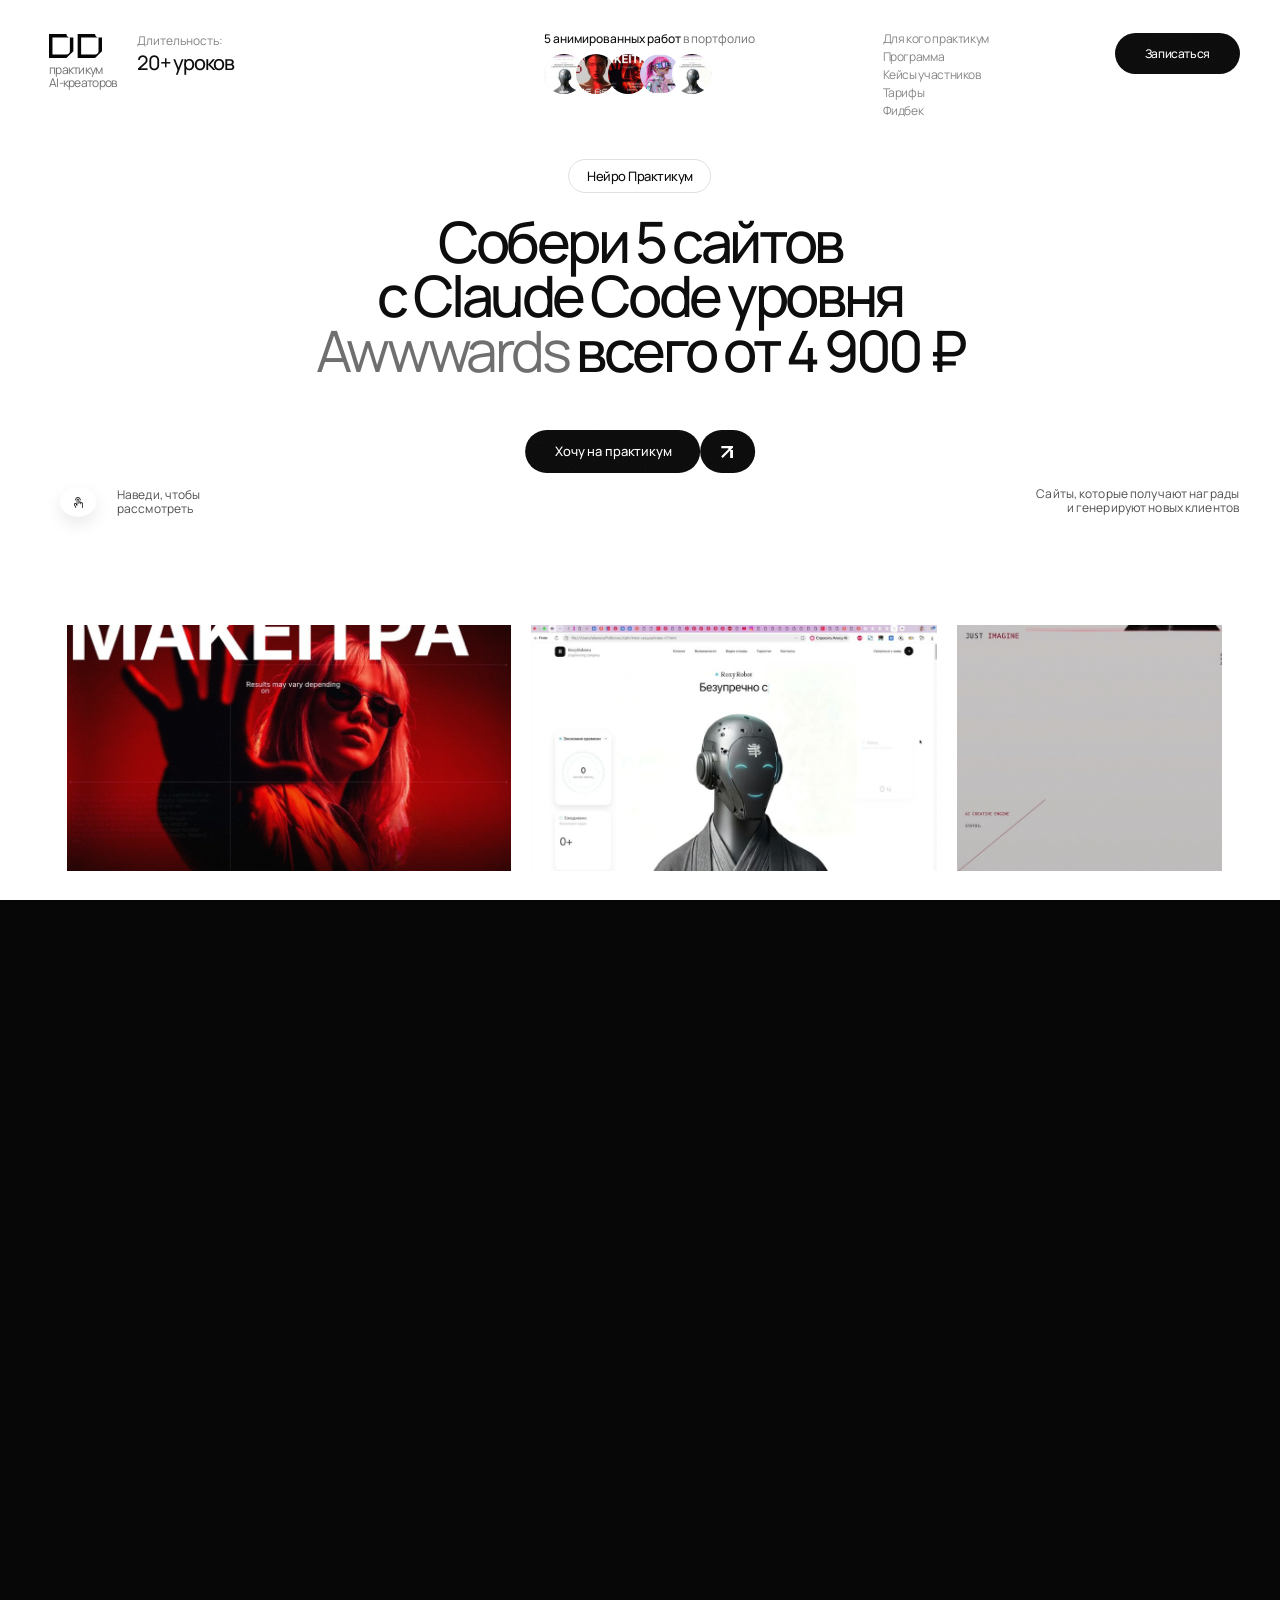
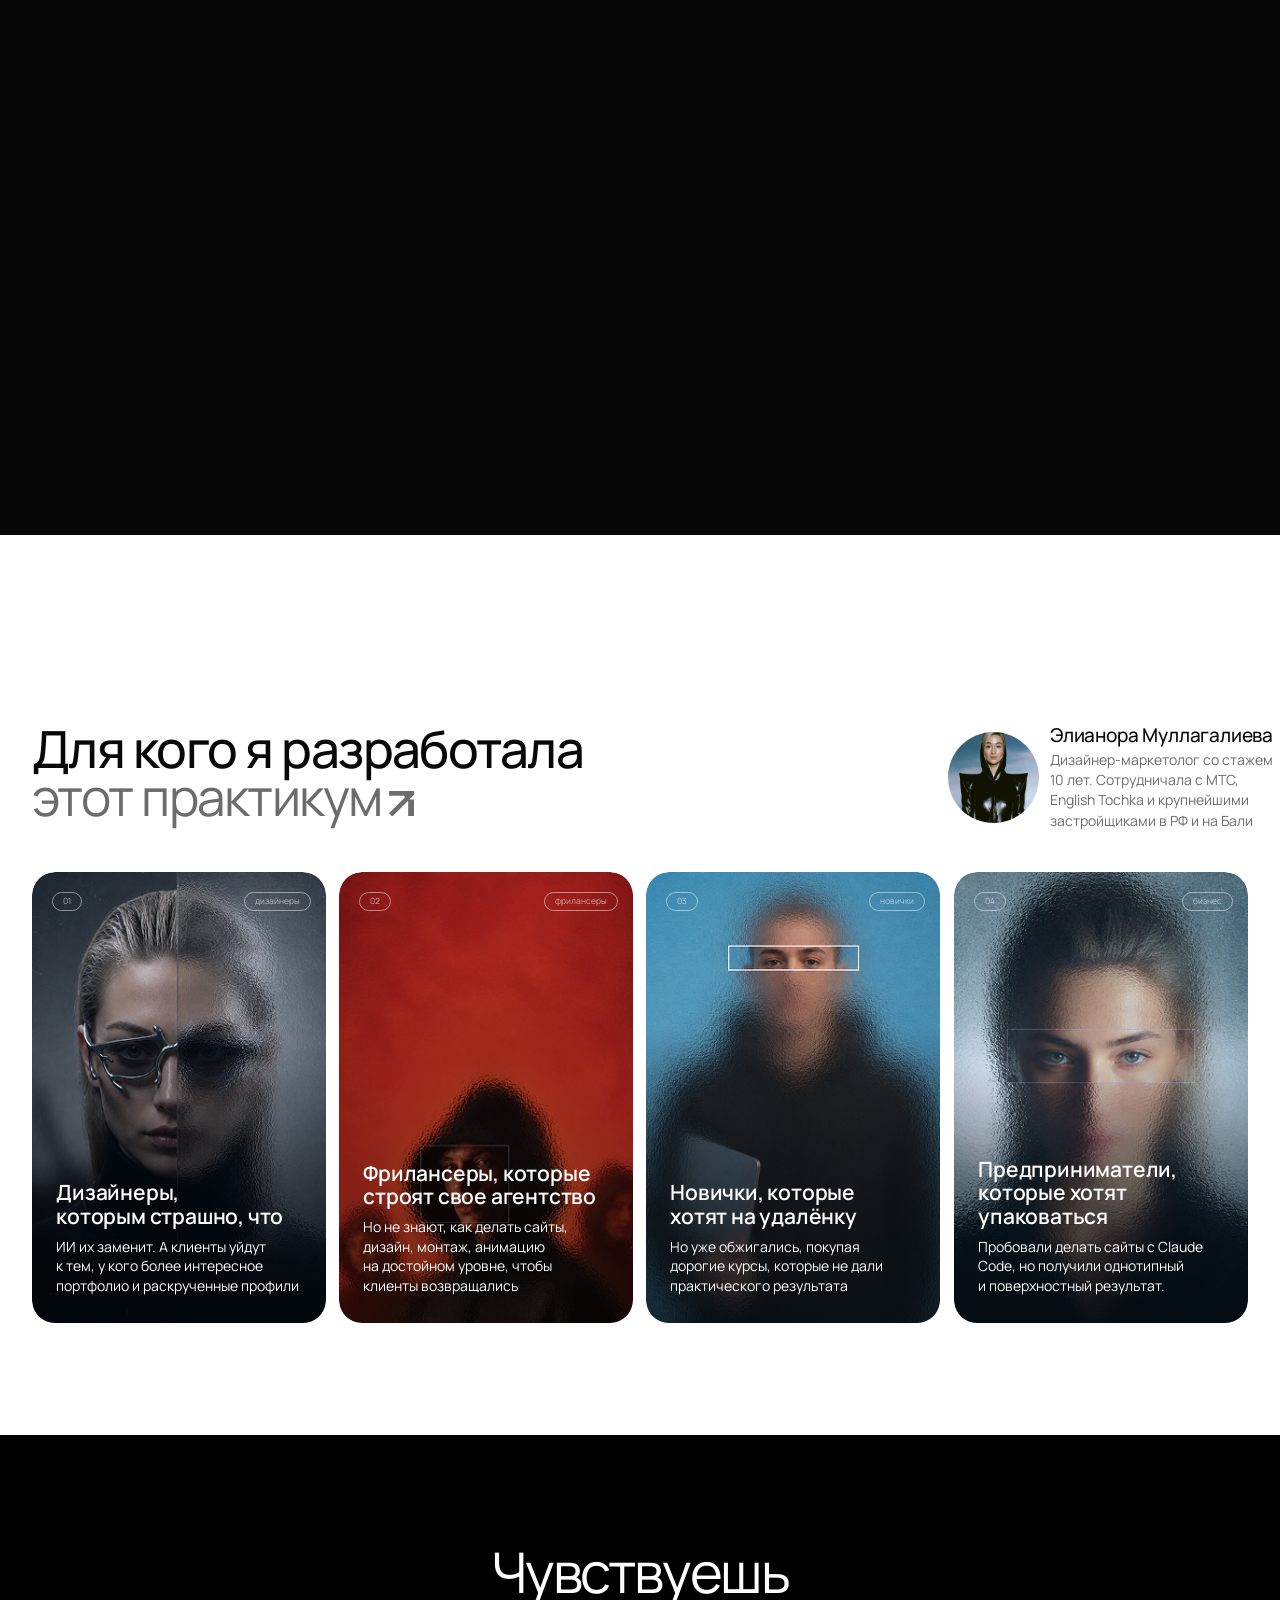
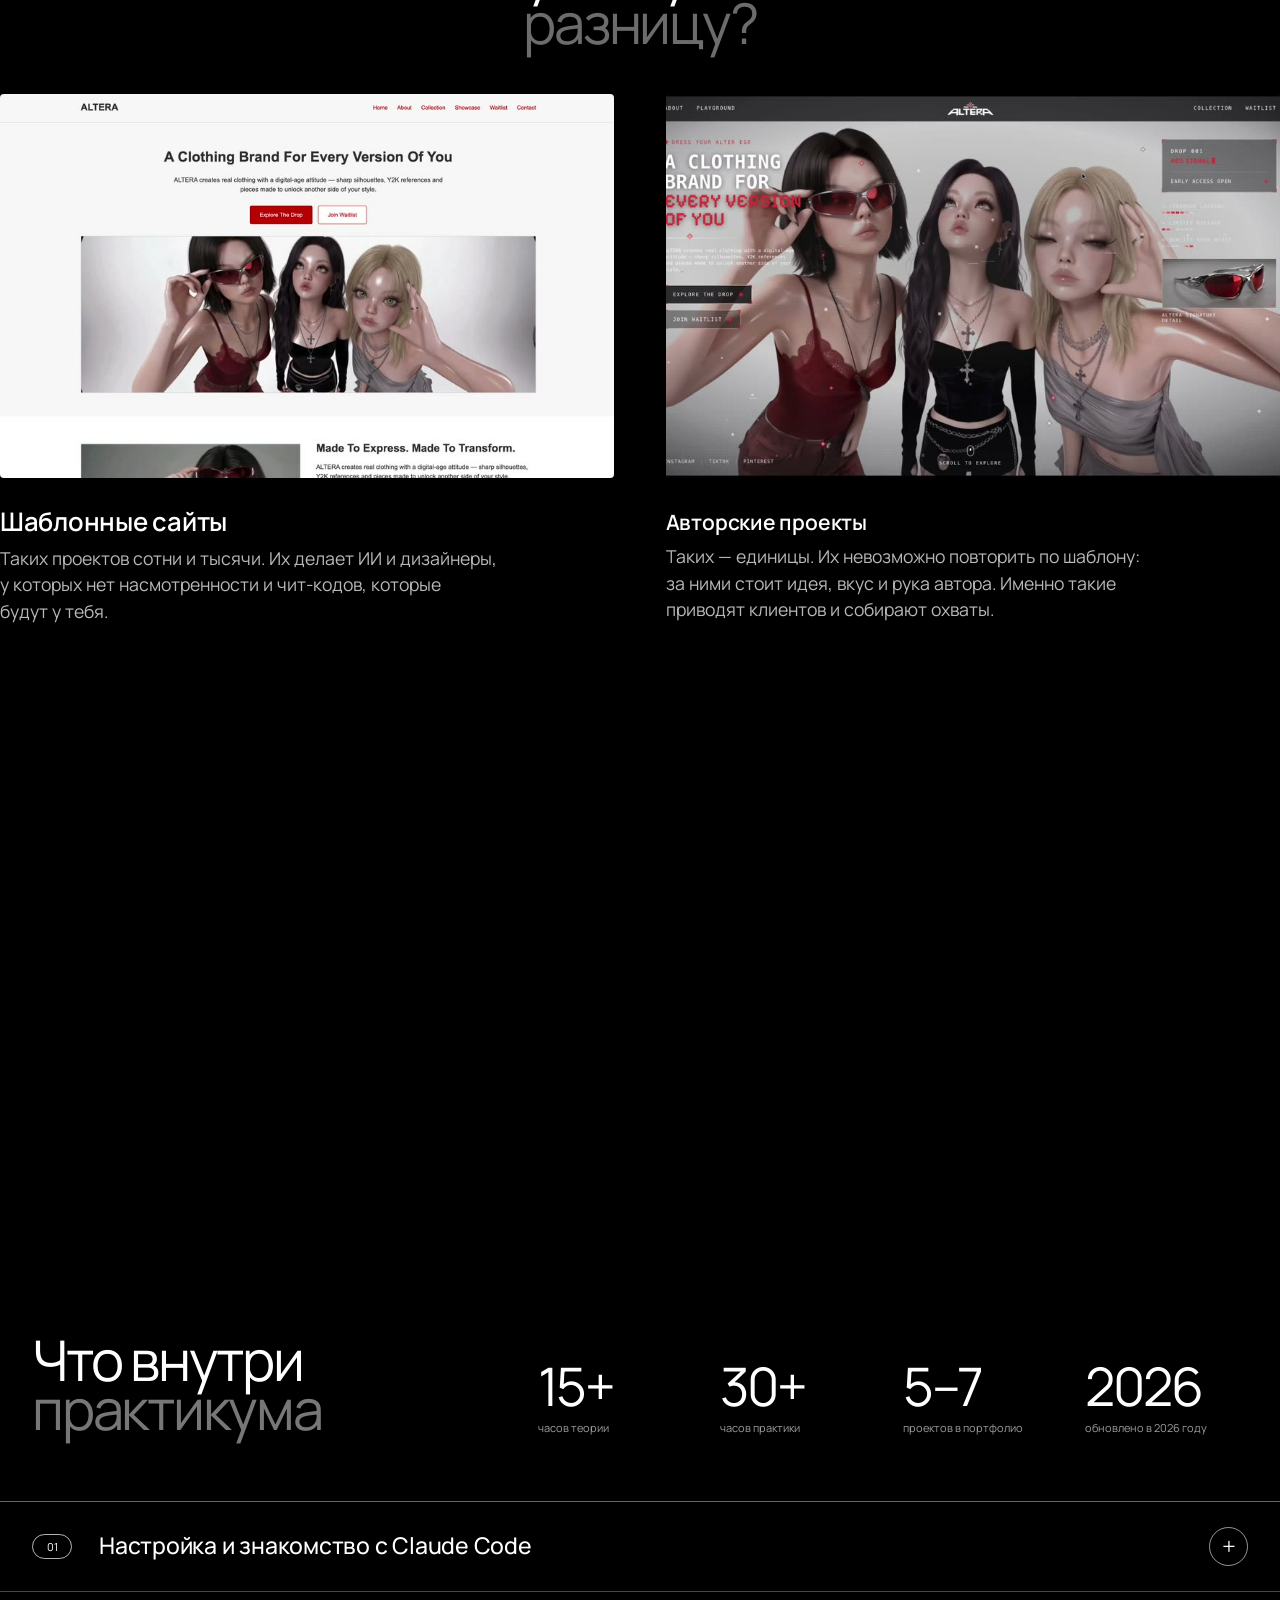
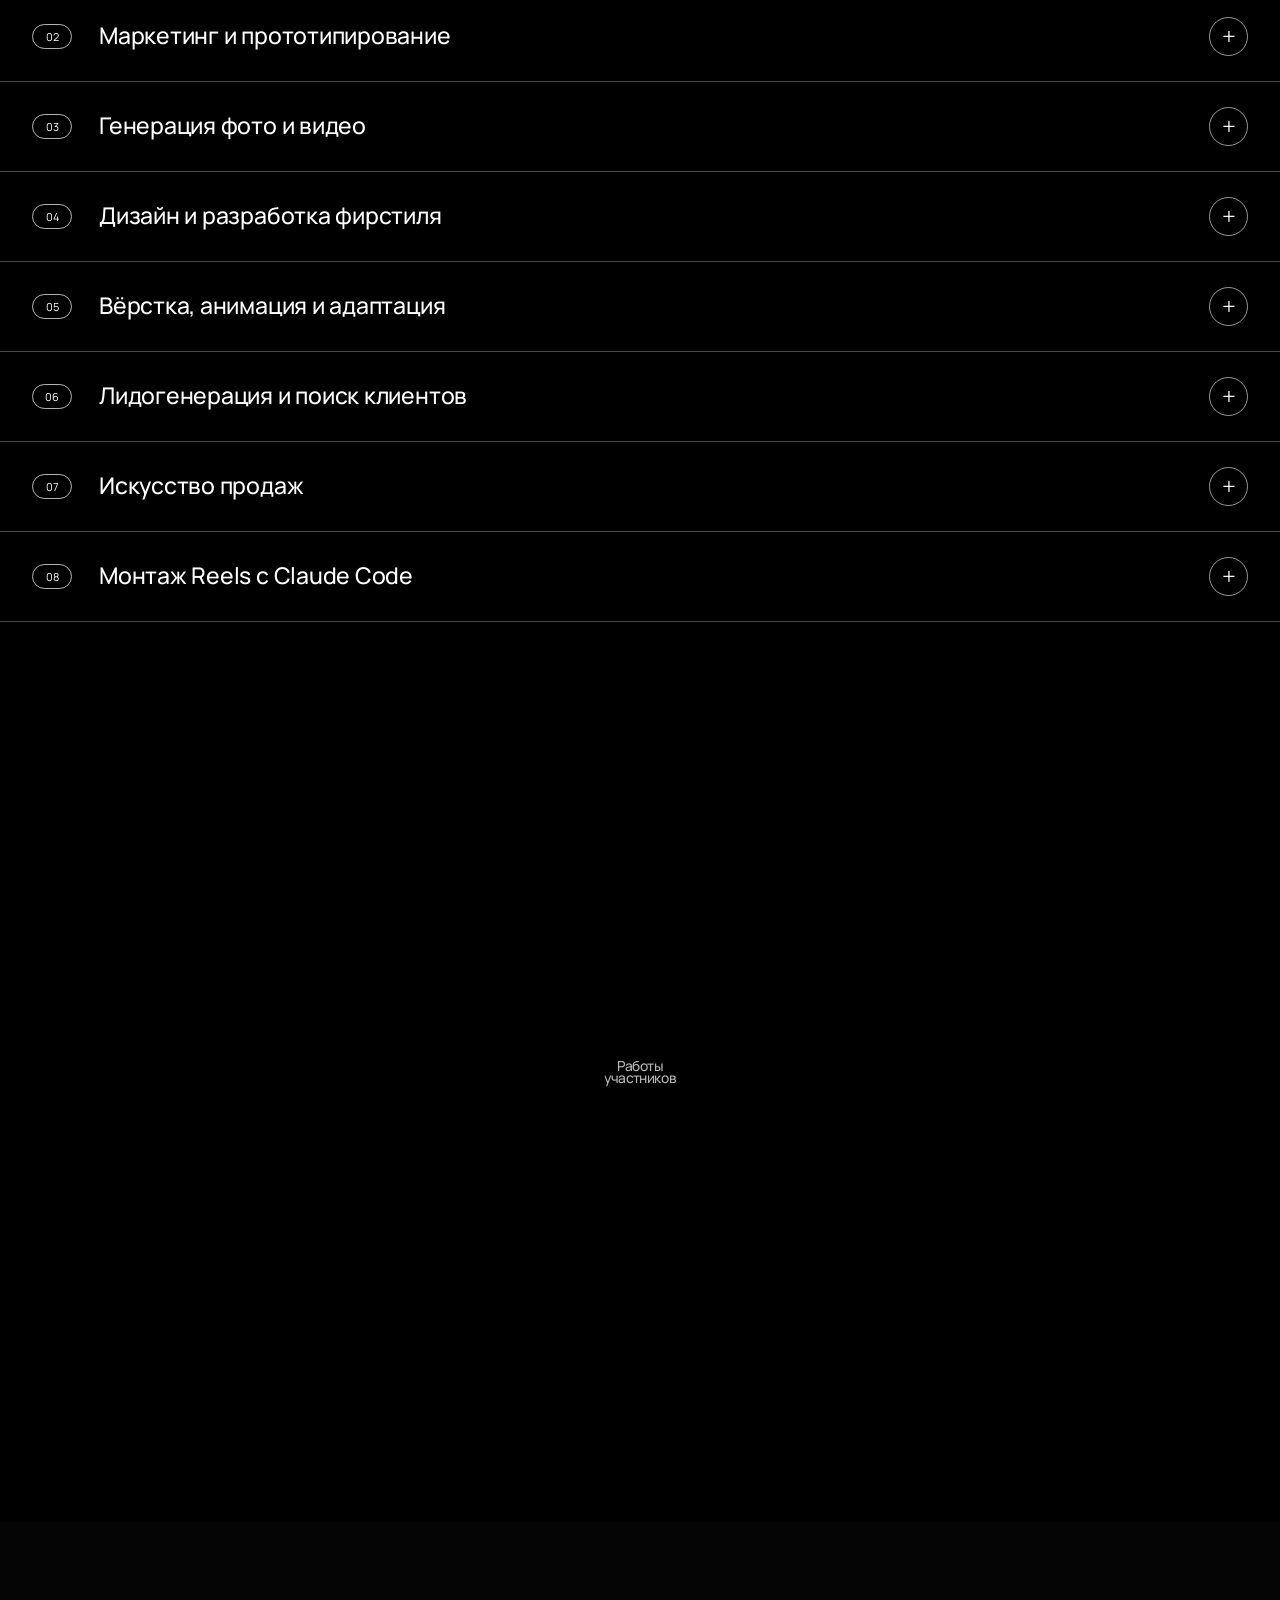
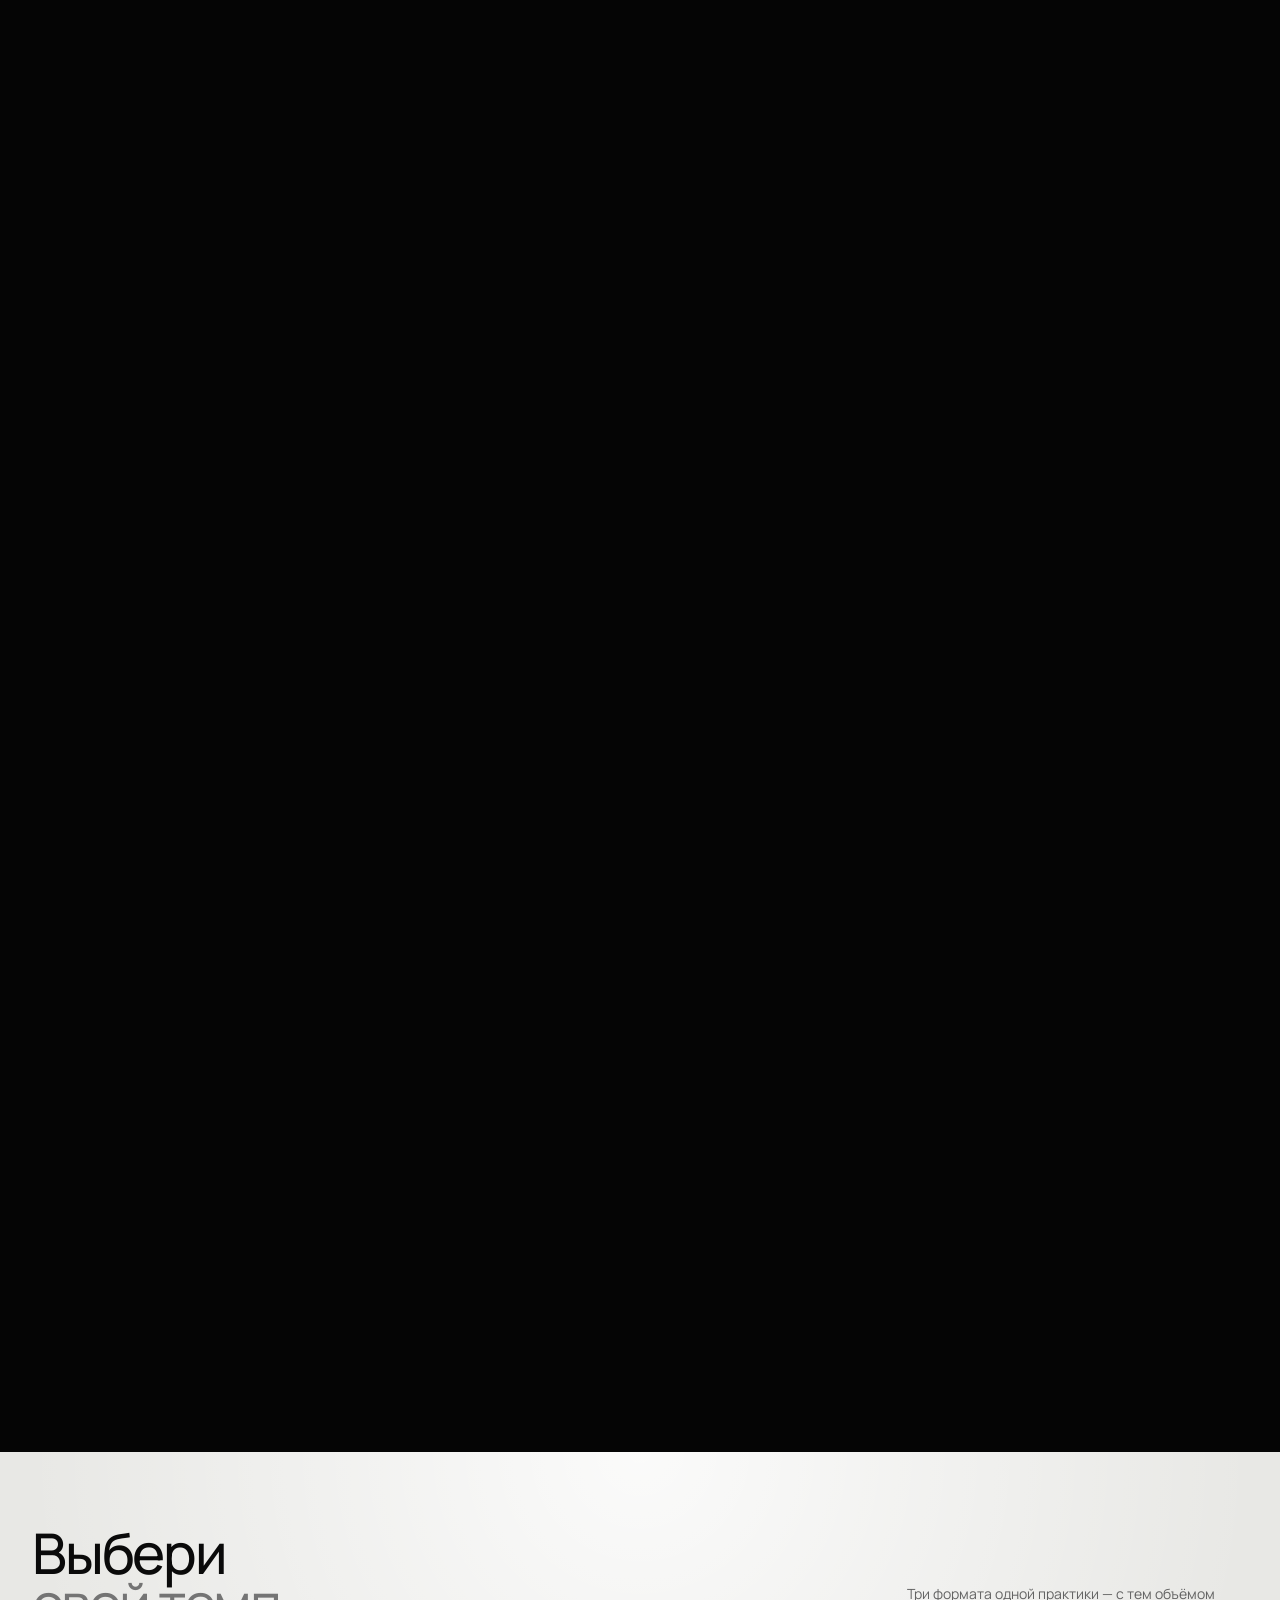
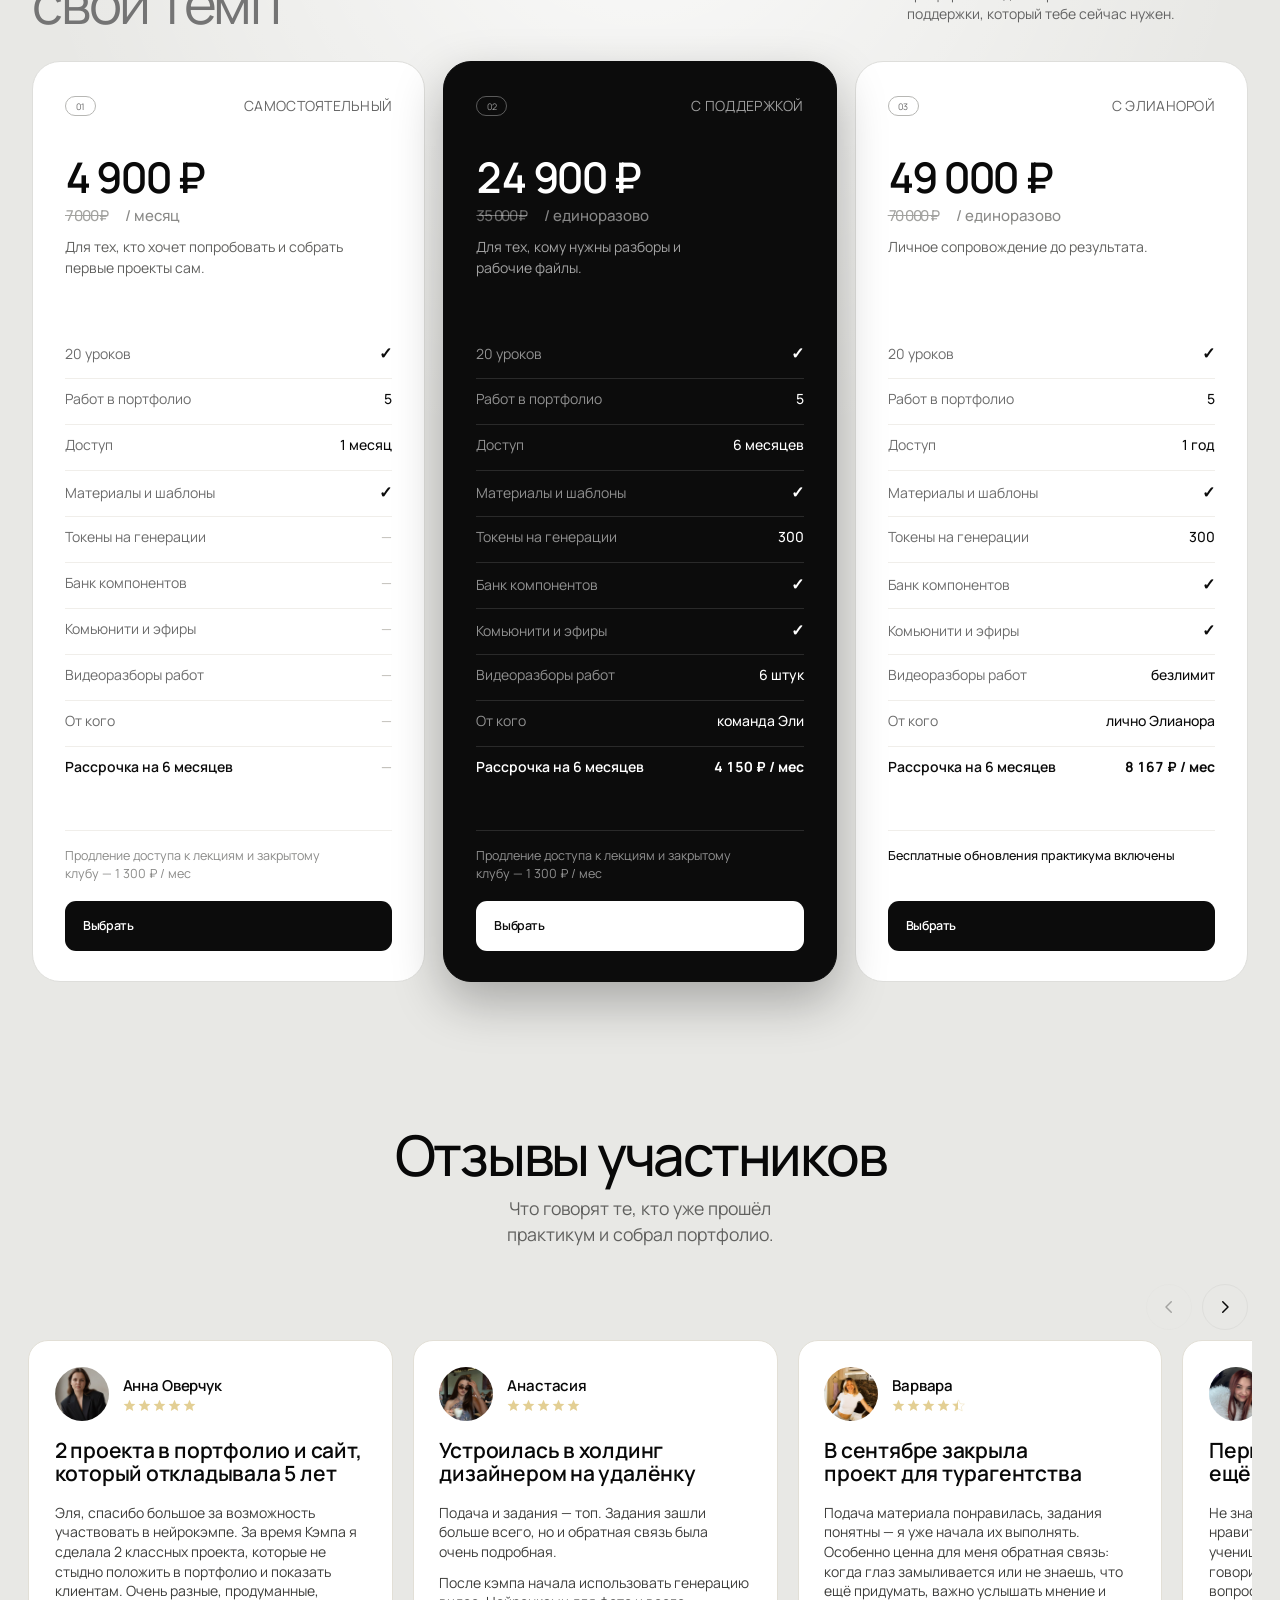
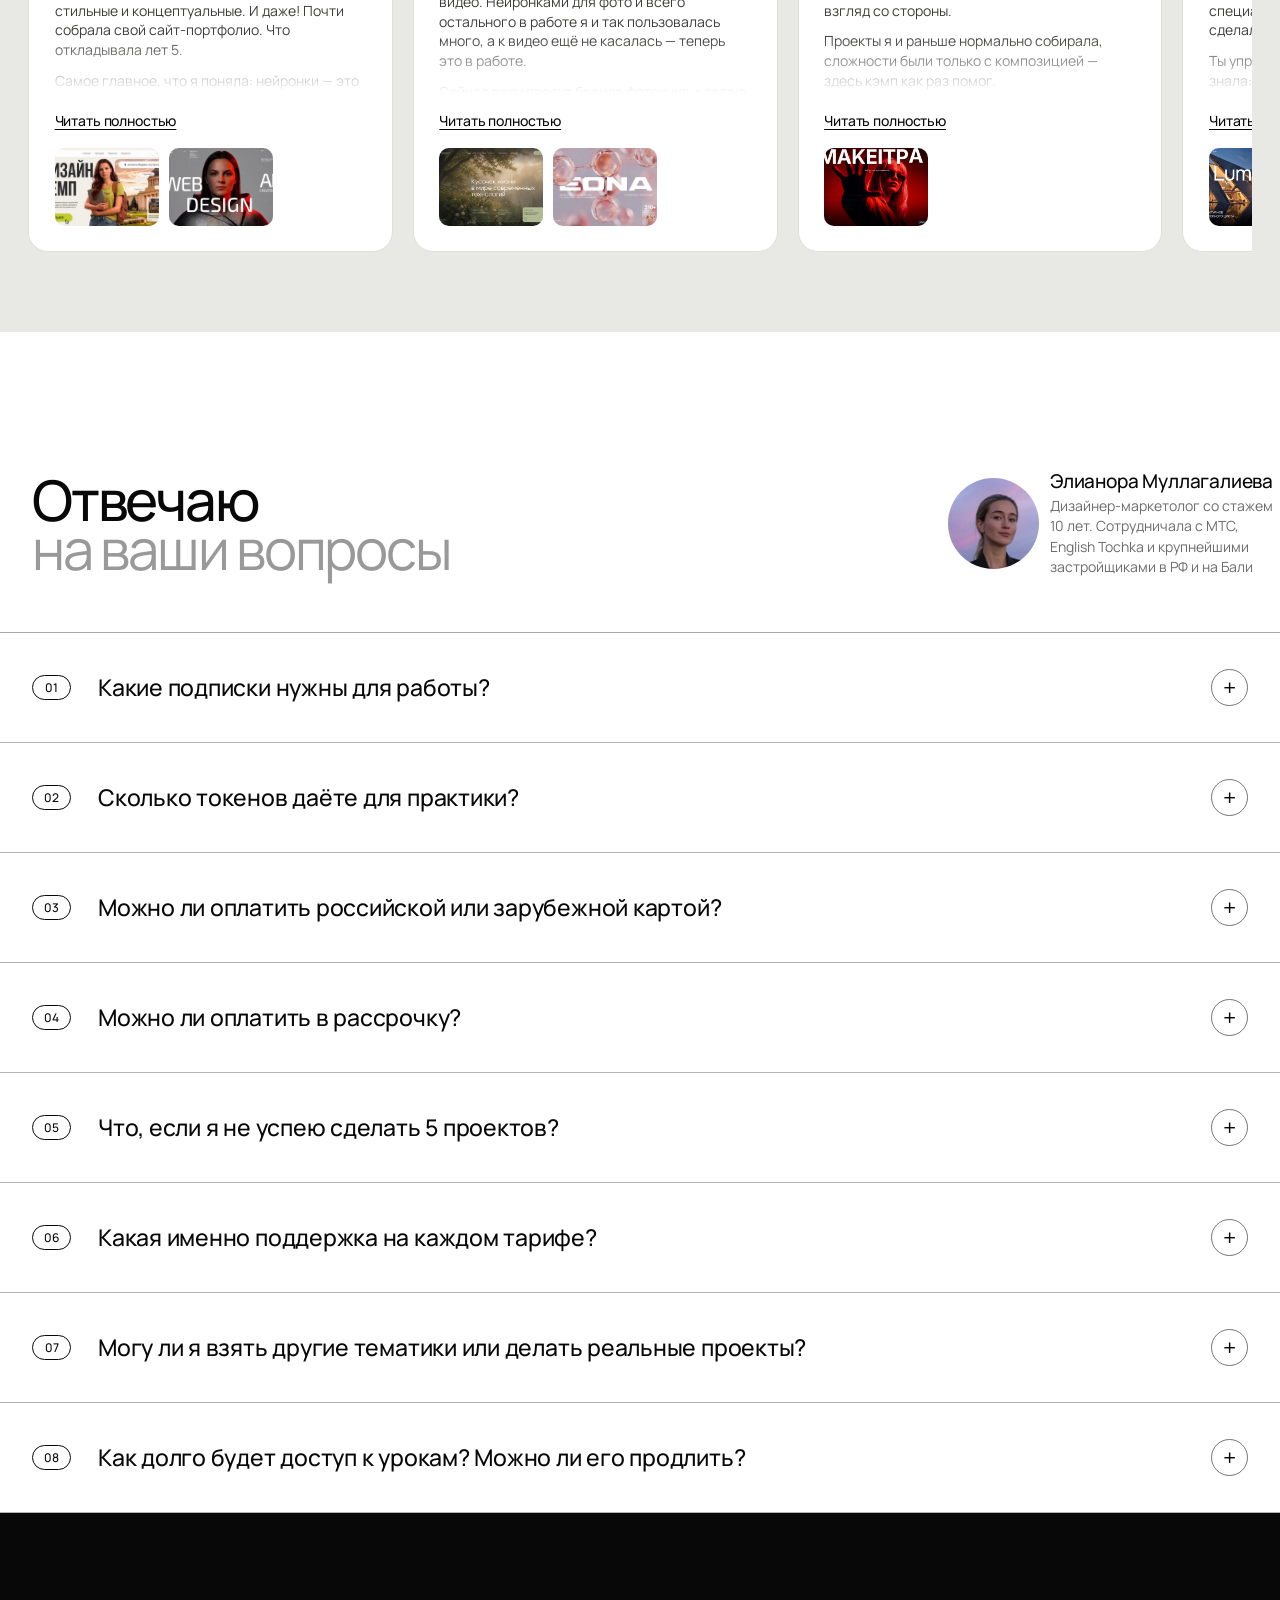
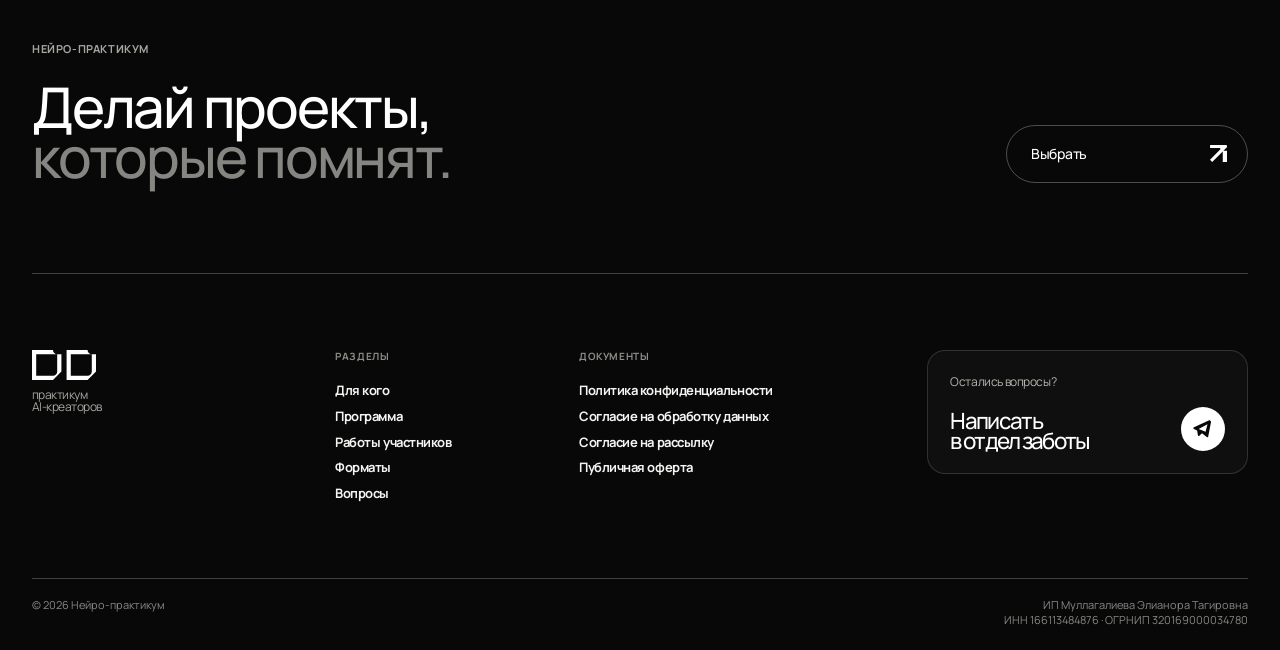
==== commit 39915baf: "Тарифы и правки: цена в строку, шеврон, дыра отзывов, 4K-карточки - Цена: зачёркнутая старая + перио" ====
--- a/cold.html
+++ b/cold.html
@@ -327,7 +327,6 @@
 
       <section class="pricing-section" id="pricing" data-chrome="none" aria-labelledby="pricing-title">
         <div class="pricing-head container">
-          <p class="pricing-kicker">Нейро-практикум / 2026</p>
           <h2 id="pricing-title">Выбери<br /><span>свой темп</span></h2>
           <p class="pricing-note">Три формата одной практики — с тем объёмом поддержки, который тебе сейчас нужен.</p>
         </div>
@@ -335,7 +334,7 @@
           <article class="plan" data-tariff="start">
             <div class="plan-head">
               <div class="pricing-card-top"><span>01</span><p>Самостоятельный</p></div>
-              <p class="plan-price"><s class="plan-old">7 000 ₽</s>4 900 ₽<span class="pricing-per">/ месяц</span></p>
+              <p class="plan-price">4 900 ₽<span class="plan-sub"><s class="plan-old">7 000 ₽</s><span class="pricing-per">/ месяц</span></span></p>
               <p class="plan-lead">Для тех, кто хочет попробовать и собрать первые проекты сам.</p>
             </div>
             <div class="plan-rows">
@@ -356,7 +355,7 @@
           <article class="plan plan--focus" data-tariff="practice-plus">
             <div class="plan-head">
               <div class="pricing-card-top"><span>02</span><p>С поддержкой</p></div>
-              <p class="plan-price"><s class="plan-old">35 000 ₽</s>24 900 ₽<span class="pricing-per">/ единоразово</span></p>
+              <p class="plan-price">24 900 ₽<span class="plan-sub"><s class="plan-old">35 000 ₽</s><span class="pricing-per">/ единоразово</span></span></p>
               <p class="plan-lead">Для тех, кому нужны разборы и рабочие файлы.</p>
             </div>
             <div class="plan-rows">
@@ -377,7 +376,7 @@
           <article class="plan" data-tariff="support">
             <div class="plan-head">
               <div class="pricing-card-top"><span>03</span><p>С Элианорой</p></div>
-              <p class="plan-price"><s class="plan-old">70 000 ₽</s>49 000 ₽<span class="pricing-per">/ единоразово</span></p>
+              <p class="plan-price">49 000 ₽<span class="plan-sub"><s class="plan-old">70 000 ₽</s><span class="pricing-per">/ единоразово</span></span></p>
               <p class="plan-lead">Личное сопровождение до результата.</p>
             </div>
             <div class="plan-rows">
@@ -406,8 +405,8 @@
             <p class="reviews-note">Что говорят те, кто уже прошёл<br />практикум и собрал портфолио.</p>
             <p class="reviews-swipe" aria-hidden="true"><span class="reviews-swipe-icon"><img src="assets/icons/finger.svg" alt="" /></span><span>Листай вправо</span></p>
                       <div class="reviews-controls">
-              <button type="button" data-reviews-prev aria-label="Предыдущий отзыв"><svg class="brand-arrow" viewBox="0 0 20 20" fill="none" aria-hidden="true"><path d="M18.9629 0C19.5354 0.000248588 19.9998 0.465312 20 1.03906V2.54004L18.7461 3.7959C18.7173 3.81763 18.6898 3.84138 18.6641 3.86719L15.8711 6.66602H19.998V20H14.998V7.54102L2.56641 20L0 17.4277L11.9893 5.41211C12.6421 4.75734 12.1795 3.63797 11.2559 3.6377H0.0859375V0H18.9629Z" fill="currentColor"/></svg></button>
-              <button type="button" data-reviews-next aria-label="Следующий отзыв"><svg class="brand-arrow" viewBox="0 0 20 20" fill="none" aria-hidden="true"><path d="M18.9629 0C19.5354 0.000248588 19.9998 0.465312 20 1.03906V2.54004L18.7461 3.7959C18.7173 3.81763 18.6898 3.84138 18.6641 3.86719L15.8711 6.66602H19.998V20H14.998V7.54102L2.56641 20L0 17.4277L11.9893 5.41211C12.6421 4.75734 12.1795 3.63797 11.2559 3.6377H0.0859375V0H18.9629Z" fill="currentColor"/></svg></button>
+              <button type="button" data-reviews-prev aria-label="Предыдущий отзыв"><svg class="rev-arrow" viewBox="0 0 24 24" fill="none" aria-hidden="true"><path d="M9 5l7 7-7 7" stroke="currentColor" stroke-width="2" stroke-linecap="round" stroke-linejoin="round"/></svg></button>
+              <button type="button" data-reviews-next aria-label="Следующий отзыв"><svg class="rev-arrow" viewBox="0 0 24 24" fill="none" aria-hidden="true"><path d="M9 5l7 7-7 7" stroke="currentColor" stroke-width="2" stroke-linecap="round" stroke-linejoin="round"/></svg></button>
             </div>
             </header>
 
--- a/styles.css
+++ b/styles.css
@@ -674,9 +674,9 @@
 .audience-card-copy { position:absolute; right:clamp(22px,1.9vw,28px); left:clamp(22px,1.9vw,28px); display:grid; gap:9px; }
 .audience-card-copy h3 { margin:0; font-size:clamp(21px,1.6vw,24px); font-weight:600; line-height:1.1; letter-spacing:-.01em; text-wrap:balance; }
 .audience-card-copy p { margin:0; font-size:clamp(14px,1.05vw,15px); line-height:1.4; letter-spacing:0; text-wrap:balance; }
-.audience-card--designers .audience-card-copy, .audience-card--business .audience-card-copy { bottom:56px; }
-.audience-card--freelancers .audience-card-copy { top:78px; }
-.audience-card--newcomers .audience-card-copy { top:160px; }
+/* Текст карточек всегда у низа — так он не наезжает на лицо
+   на высоких карточках больших экранов (4K). */
+.audience-card-copy { bottom:clamp(28px,3vh,56px); top:auto; }
 
 @media (min-width:901px) {
   .audience-content { display:flex; flex-direction:column; justify-content:center; row-gap:clamp(30px,4.6vh,54px); }
@@ -944,7 +944,7 @@
 .pricing-kicker { grid-column:1 / -1; margin:0; color:#777; font-size:11px; letter-spacing:.03em; text-transform:uppercase; }
 .pricing-head h2 { margin:0; font-size:clamp(48px,5.7vw,80px); font-weight:500; line-height:.88; letter-spacing:-.04em; }
 .pricing-head h2 span { color:#747474; font-weight:400; }
-.pricing-note { max-width:270px; margin:0 0 3px; color:#636363; font-size:14px; line-height:1.42; letter-spacing:0; }
+.pricing-note { max-width:none; margin:0 0 3px; color:#636363; font-size:14px; line-height:1.42; letter-spacing:0; }
 .pricing-grid { position:relative; display:grid; grid-template-columns:repeat(3,minmax(0,1fr)); align-items:stretch; gap:8px; }
 .pricing-card { position:relative; display:flex; flex-direction:column; min-height:530px; padding:26px 24px 23px; overflow:hidden; border:1px solid #dededb; border-radius:21px; background:#fff; color:#0a0a0a; }
 .pricing-card::before { content:none; }
@@ -1241,7 +1241,7 @@
   .difference-copy p      { max-width:calc(520px * var(--up)); font-size:calc(16px * var(--up)); }
   .programme-lesson-title { max-width:46ch; font-size:calc(17px * var(--up)); }
   .programme-lesson-desc  { max-width:46ch; font-size:calc(15px * var(--up)); }
-  .pricing-note           { max-width:calc(270px * var(--up)); font-size:calc(14px * var(--up)); }
+  .pricing-note           { max-width:none; font-size:calc(14px * var(--up)); }
   .pricing-lead           { max-width:calc(260px * var(--up)); font-size:calc(13px * var(--up)); min-height:calc(57px * var(--up)); }
   .audience-author p,
   .questions-author p     { max-width:calc(260px * var(--up)); }
--- a/cold.css
+++ b/cold.css
@@ -197,12 +197,21 @@
 .reviews-controls button:hover { background: #080808; border-color: #080808; color: #fff; }
 .reviews-controls button:disabled { opacity: .3; cursor: default; }
 .reviews-controls button:disabled:hover { background: transparent; border-color: #dededb; color: #080808; }
-.reviews-controls svg { width: 14px; height: 14px; fill: currentColor; transition: transform .25s cubic-bezier(.22,1,.36,1); }
-.reviews-controls [data-reviews-next] svg { transform: rotate(45deg); }
-.reviews-controls [data-reviews-prev] svg { transform: scaleX(-1) rotate(45deg); }
-.reviews-controls [data-reviews-next]:hover svg { transform: rotate(45deg) translate(2px,-2px); }
-.reviews-controls [data-reviews-prev]:hover svg { transform: scaleX(-1) rotate(45deg) translate(2px,-2px); }
+/* Простой шеврон-стрелка: next смотрит вправо, prev — влево. */
+.reviews-controls svg { width: 18px; height: 18px; transition: transform .22s ease; }
+.reviews-controls [data-reviews-prev] svg { transform: scaleX(-1); }
+.reviews-controls [data-reviews-next]:hover svg { transform: translateX(2px); }
+.reviews-controls [data-reviews-prev]:hover svg { transform: scaleX(-1) translateX(2px); }
 .reviews-controls button:focus-visible { outline: 2px solid #080808; outline-offset: 3px; }
+
+
+/* Дыра между подзаголовком отзывов и лентой: у шапки был крупный
+   margin-bottom, а снизу ещё добавились стрелки со своим отступом.
+   На десктопе гасим нижний отступ шапки — расстояние держат стрелки. */
+@media (min-width: 901px) {
+  .reviews-head { margin-bottom: 8px; }
+  .reviews-controls { margin-top: 22px; }
+}
 
 @media (min-width: 901px) {
   .reviews-grid,
@@ -407,16 +416,18 @@
   font-size:clamp(38px,3.3vw,52px); font-weight:600; line-height:1;
   letter-spacing:-.03em; font-variant-numeric:tabular-nums;
 }
+/* Под крупной ценой — одна строка: зачёркнутая старая цена и
+   период на одном уровне (7 000 ₽  ·  / месяц). */
+.plan-sub {
+  display:flex; align-items:baseline; gap:10px;
+  margin-top:10px;
+}
 .plan-old {
-  margin-right:9px;
-  color:#a3a3a0; font-size:.42em; font-weight:500;
+  color:#a3a3a0; font-size:15px; font-weight:500;
   text-decoration:line-through; text-decoration-thickness:1px;
 }
-/* Период — всегда своей строкой под ценой: одинаково на всех
-   карточках, без «плавающего» переноса у длинных цен. */
-.plan-price .pricing-per {
-  display:block; margin:6px 0 0; font-size:14px; font-weight:500;
-}
+.plan-sub .pricing-per { font-size:15px; font-weight:500; color:#8a8a88; }
+.plan--focus .plan-sub .pricing-per { color:rgba(255,255,255,.5); }
 .plan-lead {
   max-width:280px; margin:0;
   color:#60605e; font-size:14px; line-height:1.45; letter-spacing:0;
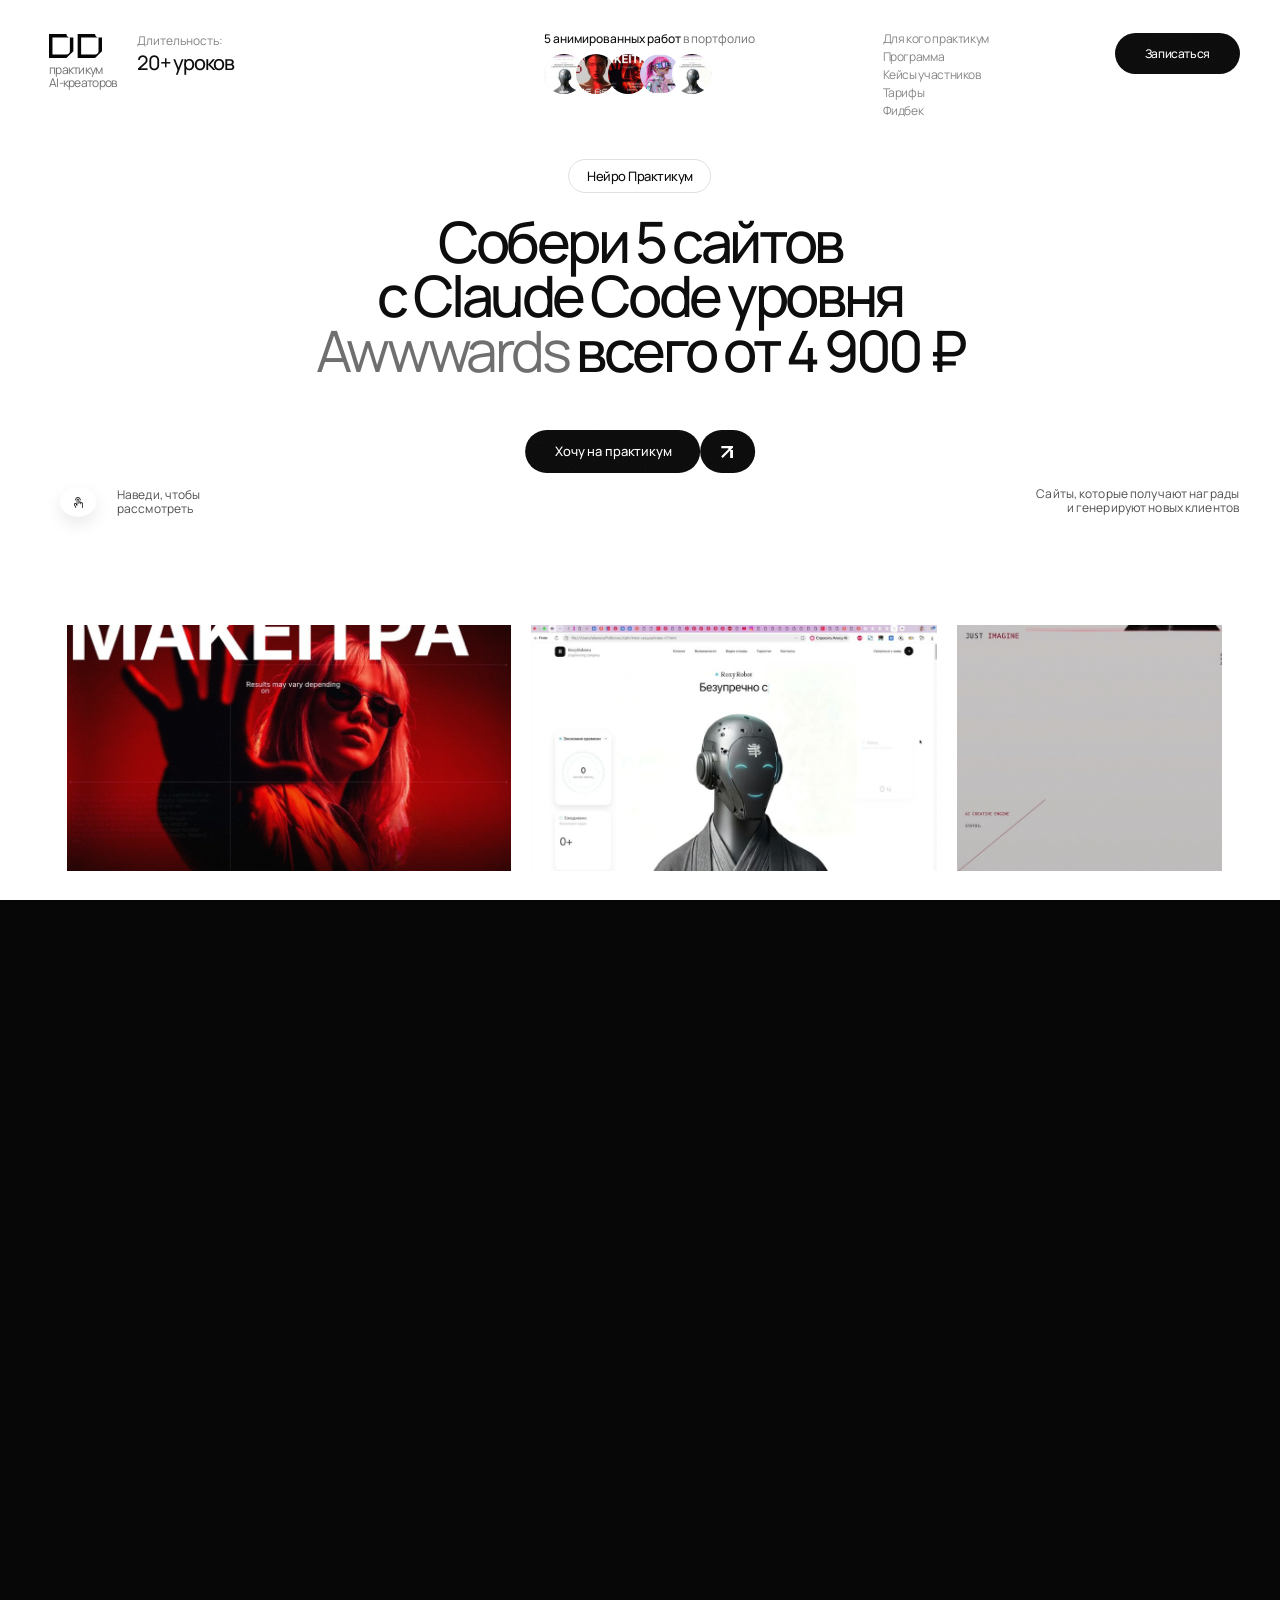
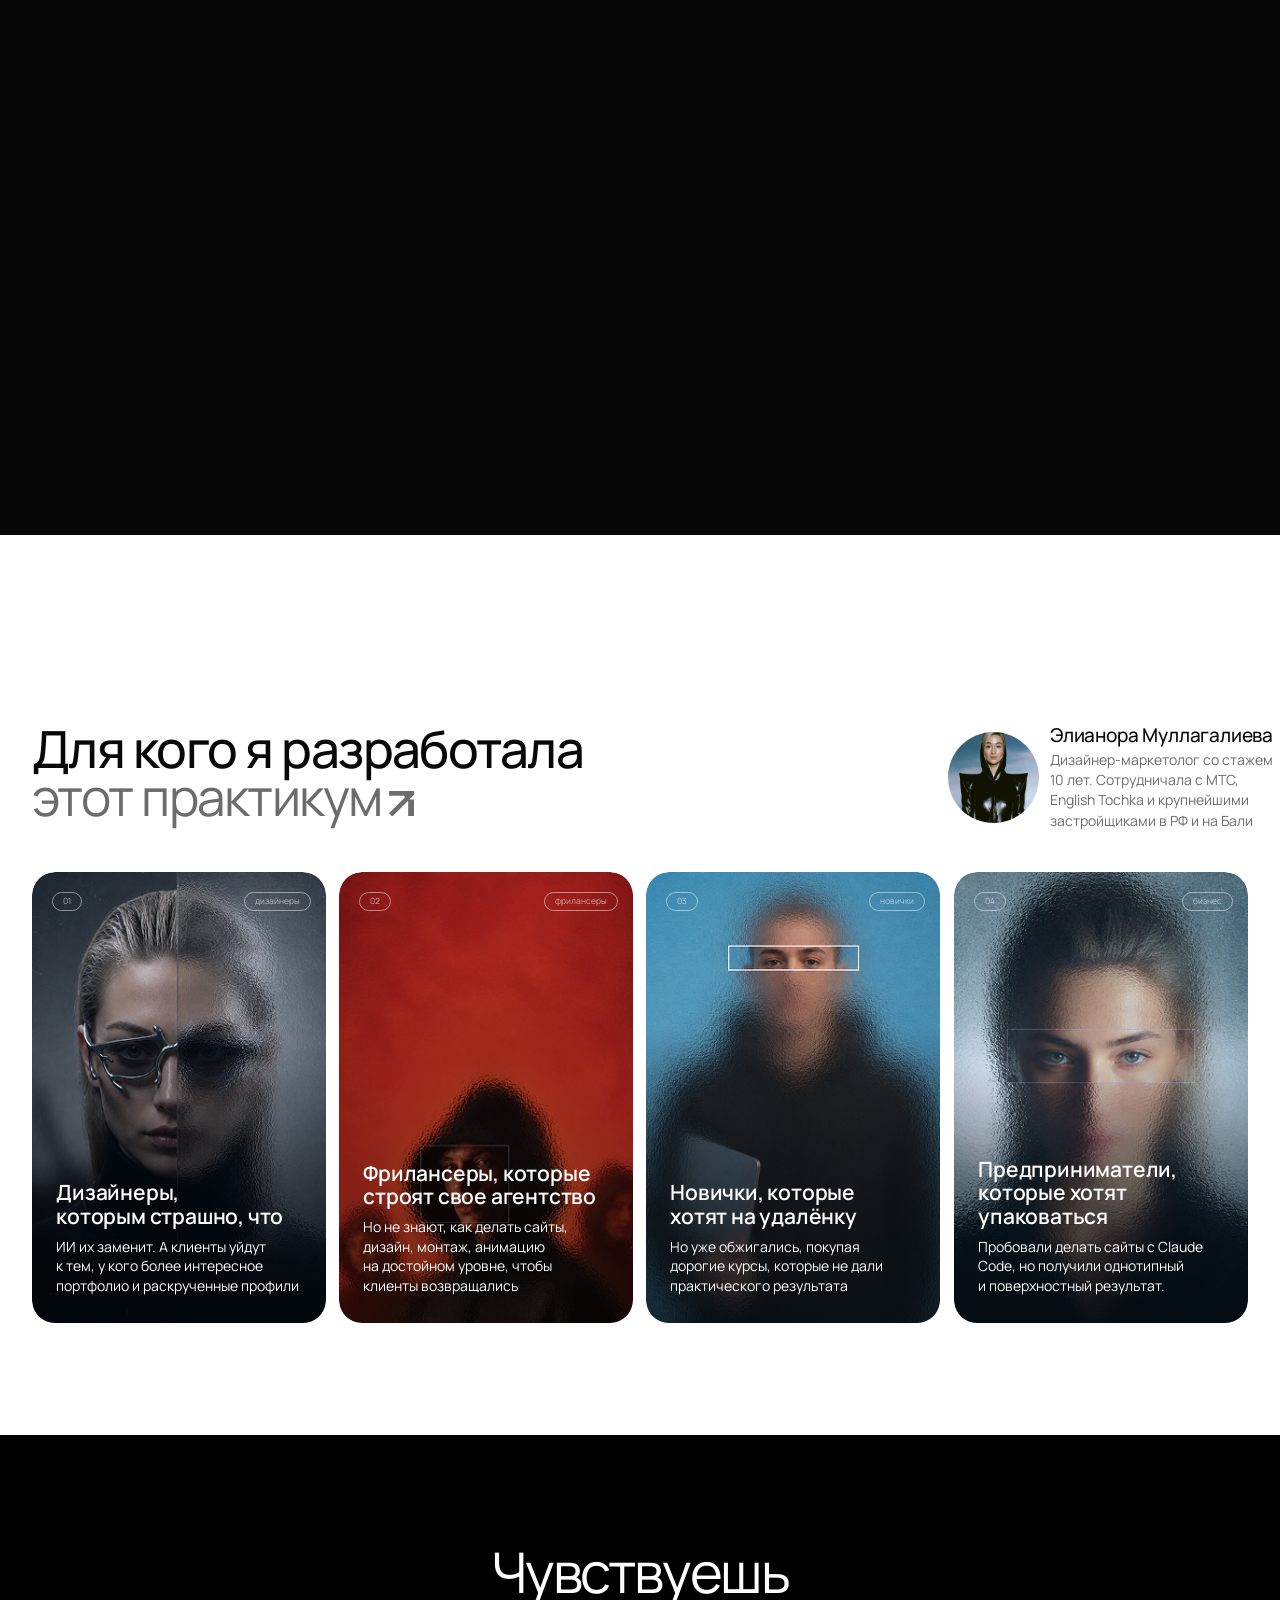
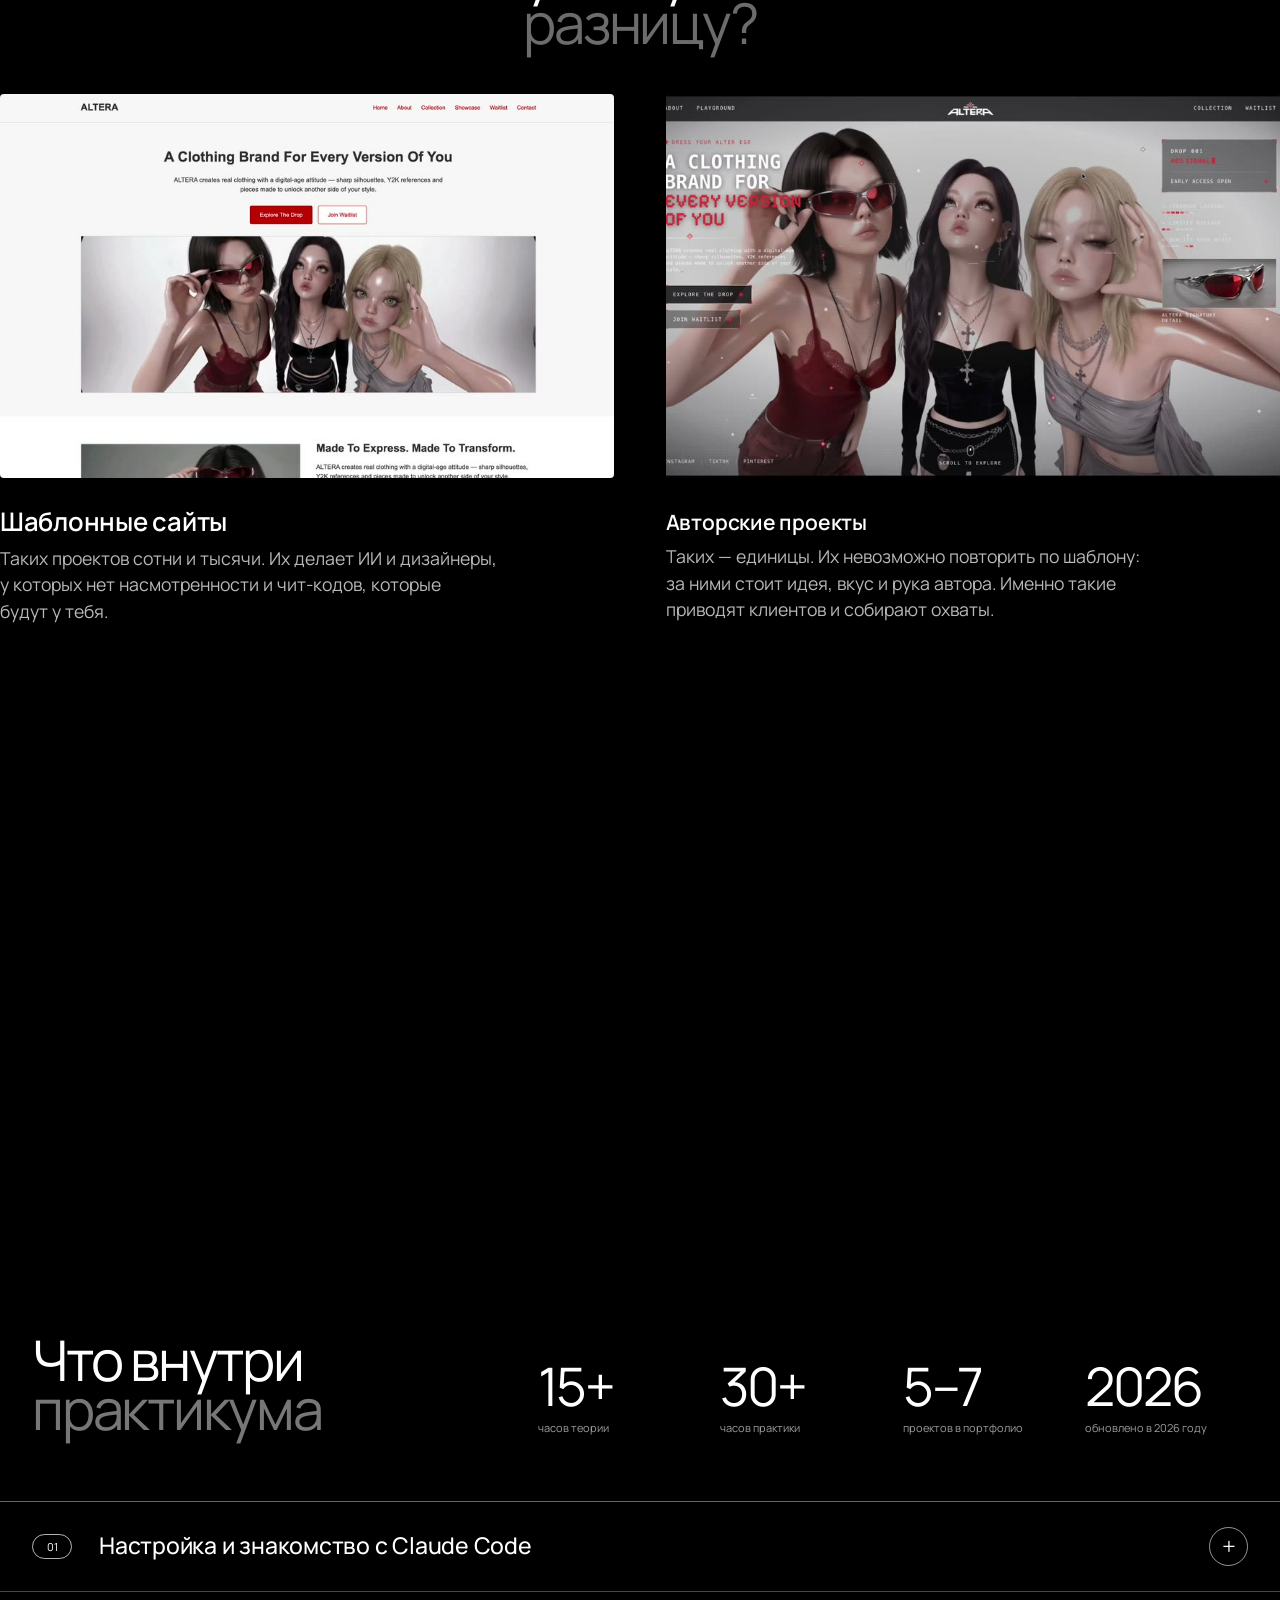
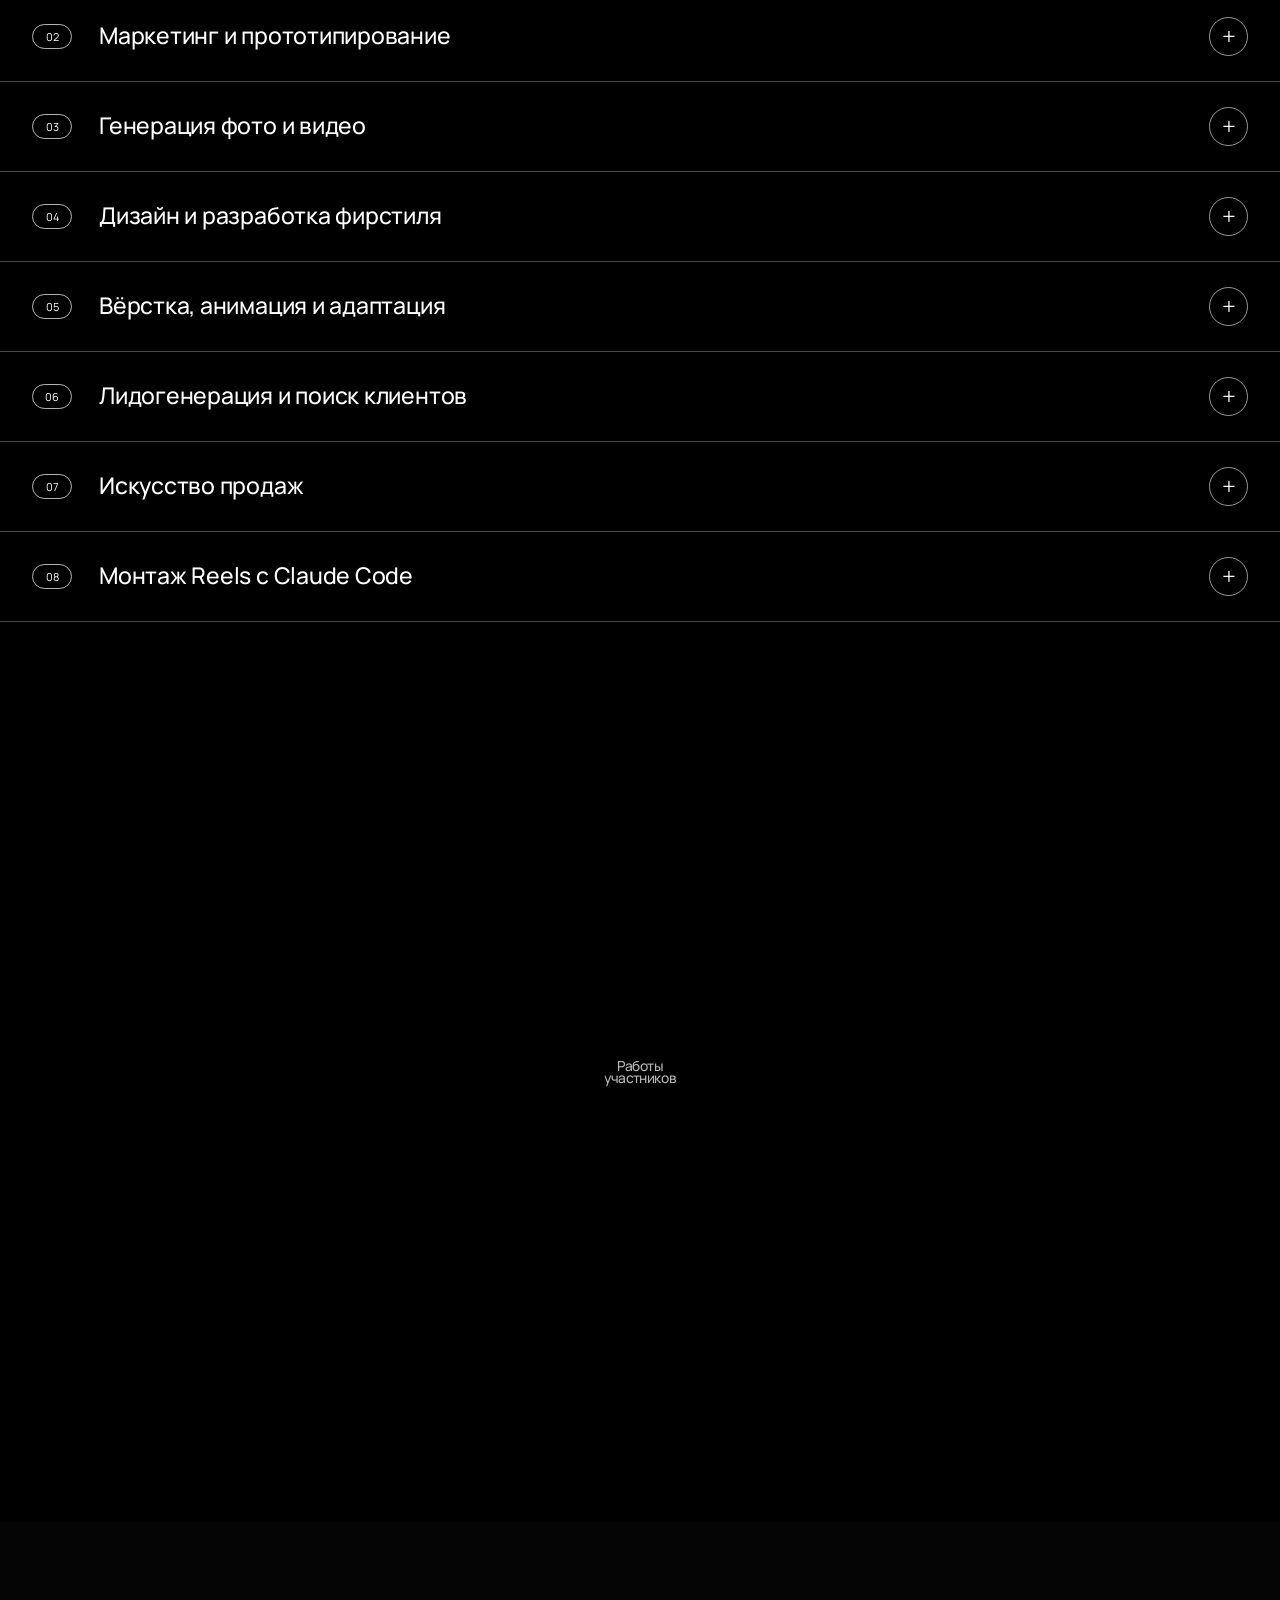
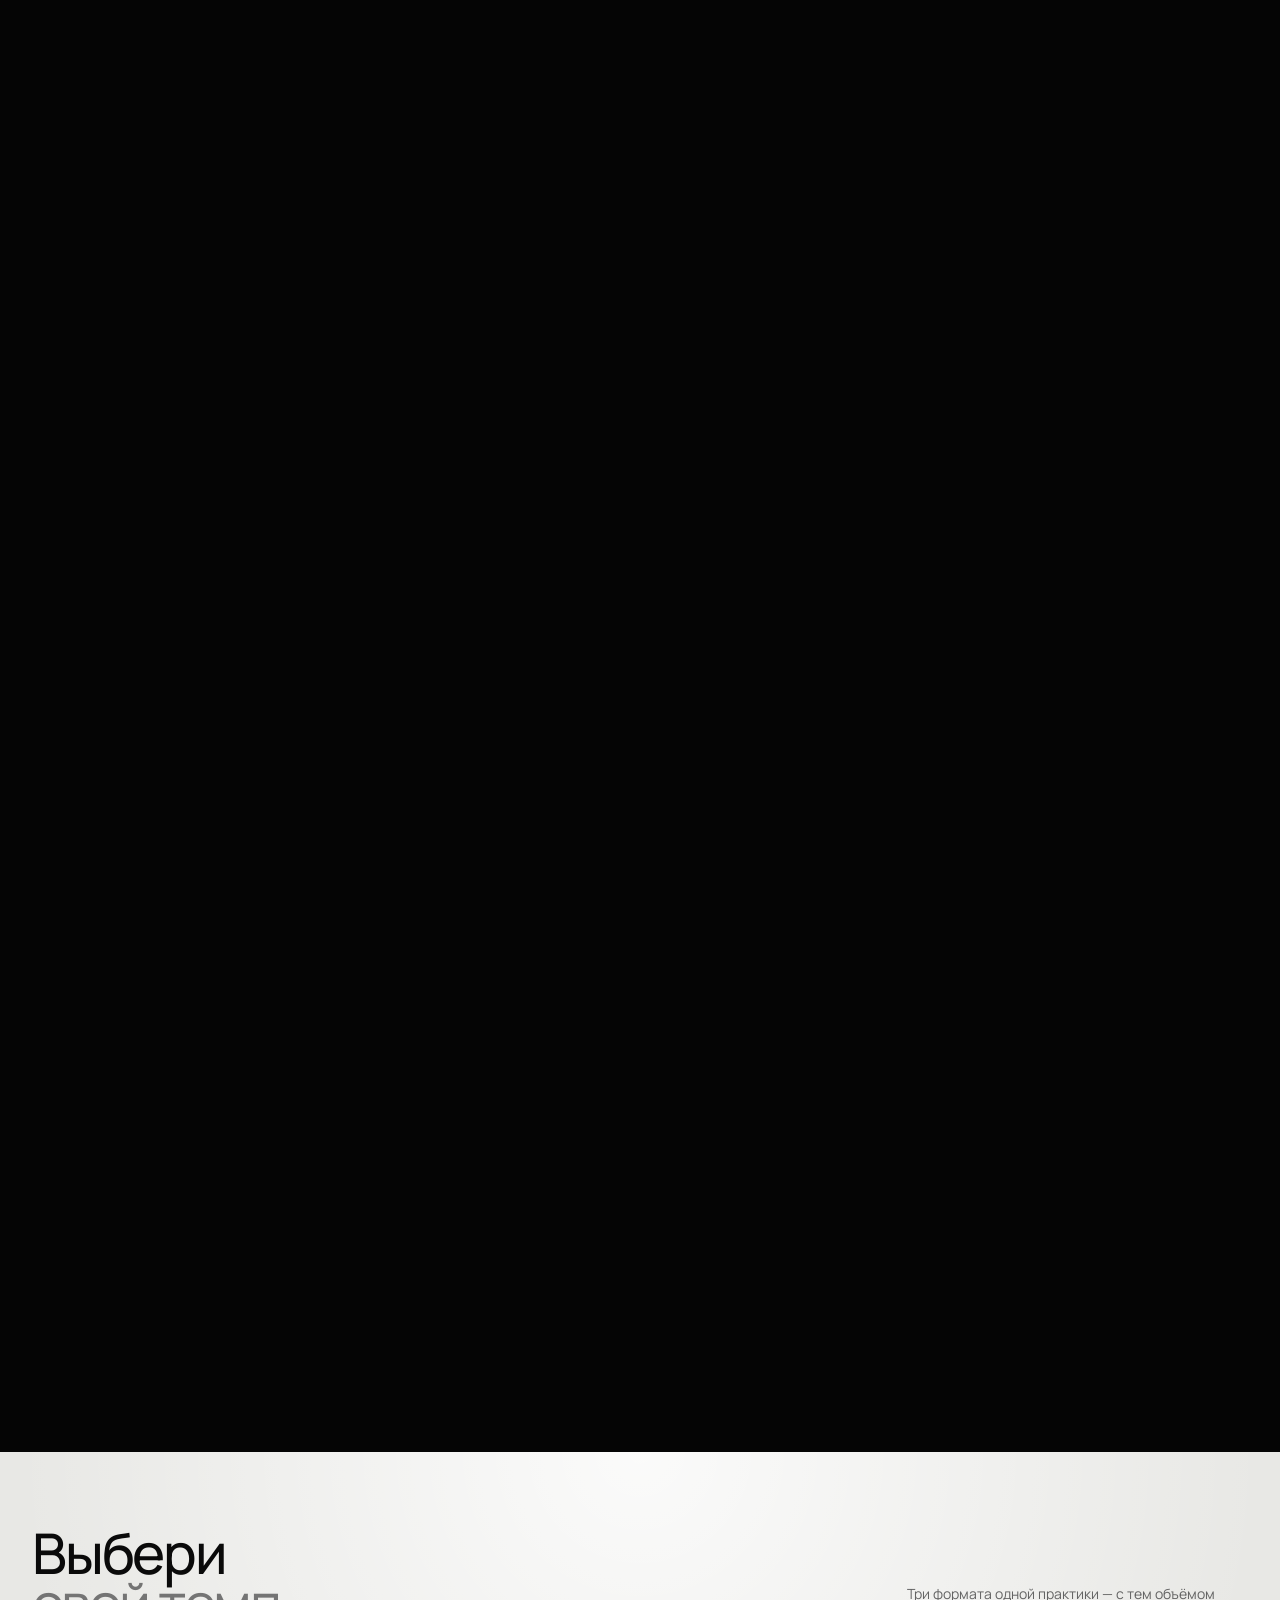
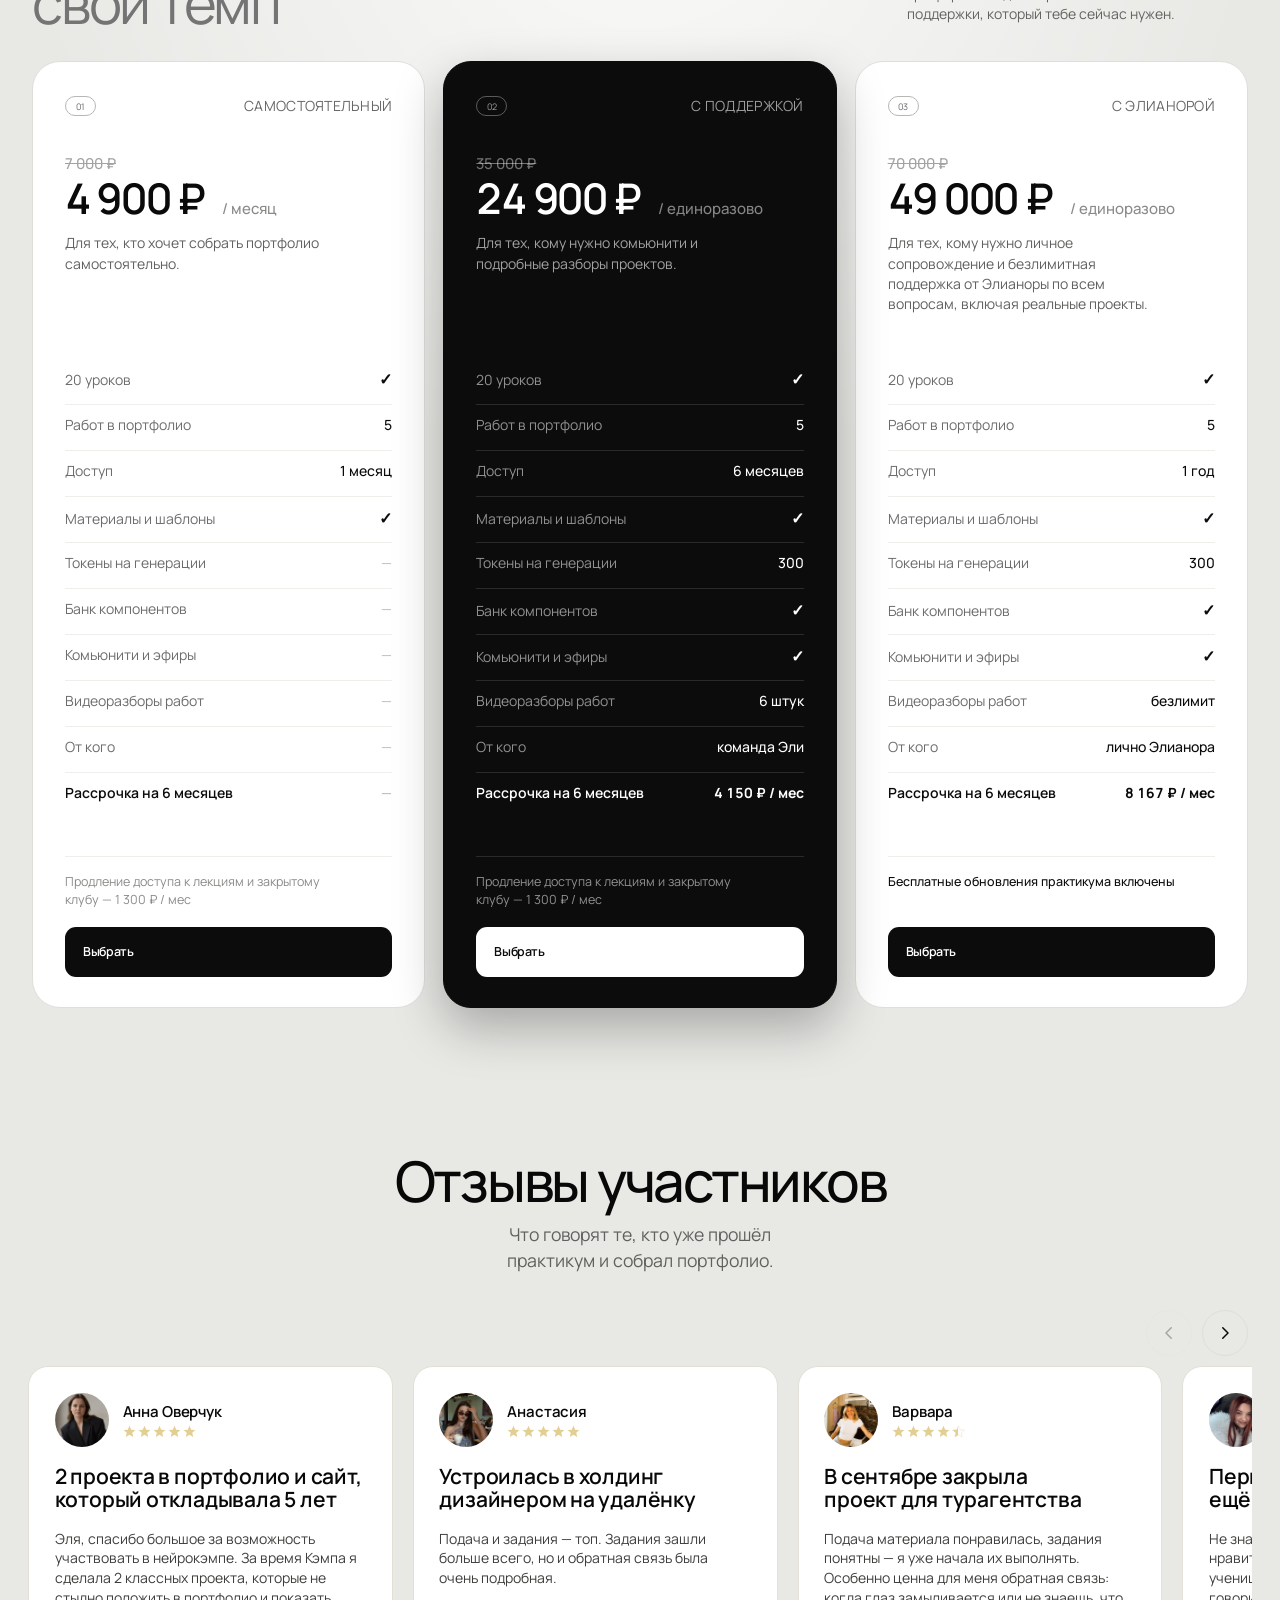
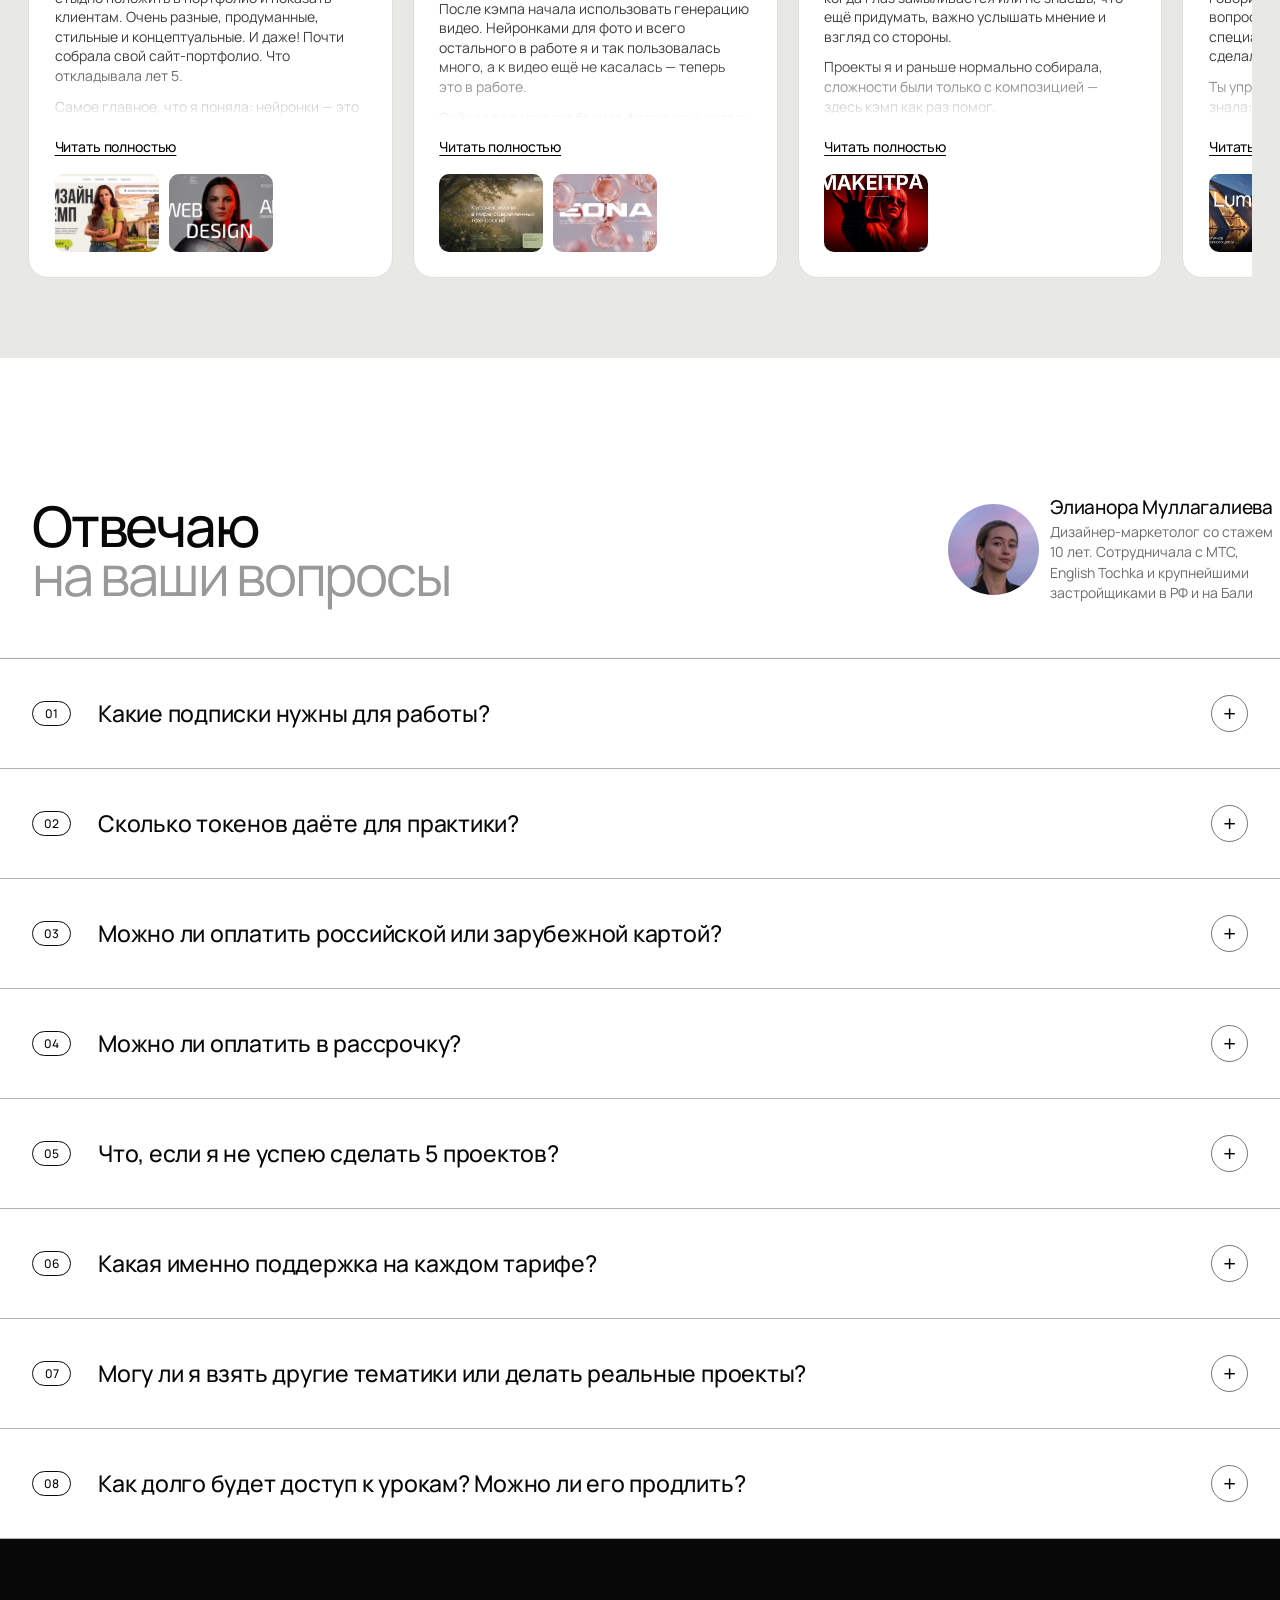
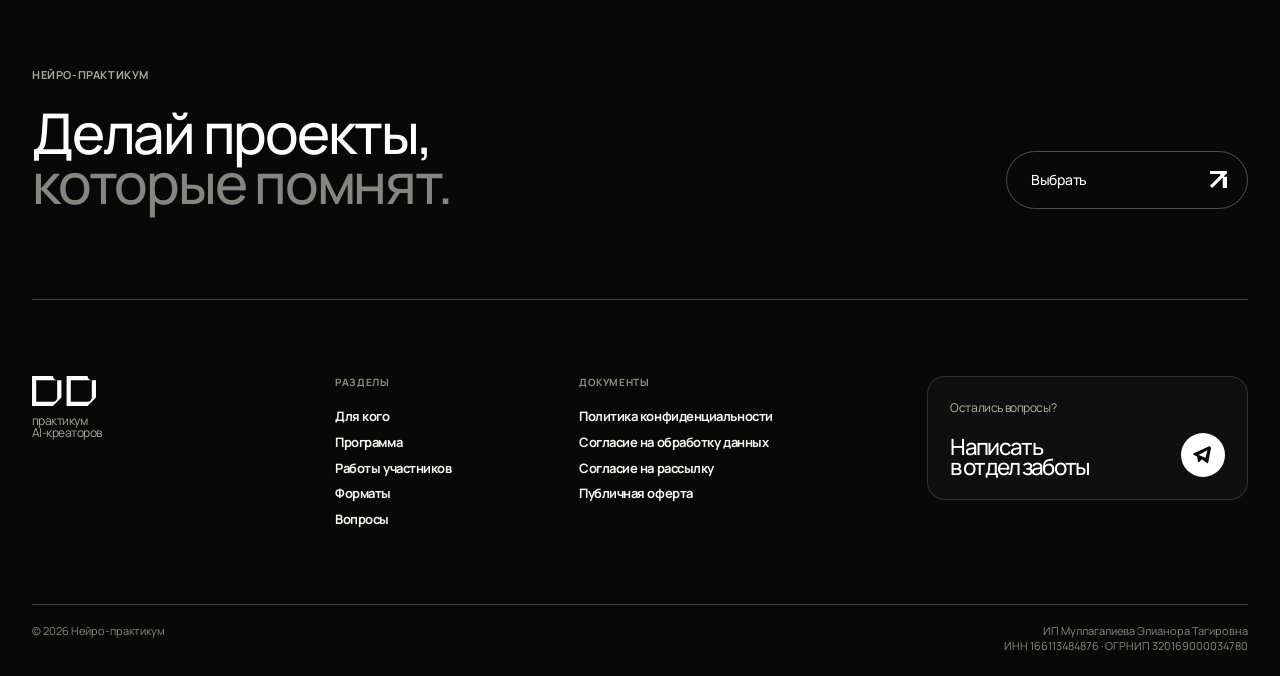
==== commit 197ea18f: "Цена: зачёркнутая над крупной, период на строке цены + лиды - Зачёркнутая старая цена мелко НАД круп" ====
--- a/cold.html
+++ b/cold.html
@@ -334,8 +334,8 @@
           <article class="plan" data-tariff="start">
             <div class="plan-head">
               <div class="pricing-card-top"><span>01</span><p>Самостоятельный</p></div>
-              <p class="plan-price">4 900 ₽<span class="plan-sub"><s class="plan-old">7 000 ₽</s><span class="pricing-per">/ месяц</span></span></p>
-              <p class="plan-lead">Для тех, кто хочет попробовать и собрать первые проекты сам.</p>
+              <p class="plan-price"><s class="plan-old">7 000 ₽</s><span class="plan-now">4 900 ₽<span class="pricing-per">/ месяц</span></span></p>
+              <p class="plan-lead">Для тех, кто хочет собрать портфолио самостоятельно.</p>
             </div>
             <div class="plan-rows">
               <div class="plan-row"><span>20 уроков</span><b><span class="yes" aria-label="да">✓</span></b></div>
@@ -355,8 +355,8 @@
           <article class="plan plan--focus" data-tariff="practice-plus">
             <div class="plan-head">
               <div class="pricing-card-top"><span>02</span><p>С поддержкой</p></div>
-              <p class="plan-price">24 900 ₽<span class="plan-sub"><s class="plan-old">35 000 ₽</s><span class="pricing-per">/ единоразово</span></span></p>
-              <p class="plan-lead">Для тех, кому нужны разборы и рабочие файлы.</p>
+              <p class="plan-price"><s class="plan-old">35 000 ₽</s><span class="plan-now">24 900 ₽<span class="pricing-per">/ единоразово</span></span></p>
+              <p class="plan-lead">Для тех, кому нужно комьюнити и подробные разборы проектов.</p>
             </div>
             <div class="plan-rows">
               <div class="plan-row"><span>20 уроков</span><b><span class="yes" aria-label="да">✓</span></b></div>
@@ -376,8 +376,8 @@
           <article class="plan" data-tariff="support">
             <div class="plan-head">
               <div class="pricing-card-top"><span>03</span><p>С Элианорой</p></div>
-              <p class="plan-price">49 000 ₽<span class="plan-sub"><s class="plan-old">70 000 ₽</s><span class="pricing-per">/ единоразово</span></span></p>
-              <p class="plan-lead">Личное сопровождение до результата.</p>
+              <p class="plan-price"><s class="plan-old">70 000 ₽</s><span class="plan-now">49 000 ₽<span class="pricing-per">/ единоразово</span></span></p>
+              <p class="plan-lead">Для тех, кому нужно личное сопровождение и безлимитная поддержка от Элианоры по всем вопросам, включая реальные проекты.</p>
             </div>
             <div class="plan-rows">
               <div class="plan-row"><span>20 уроков</span><b><span class="yes" aria-label="да">✓</span></b></div>
--- a/cold.css
+++ b/cold.css
@@ -401,7 +401,7 @@
 /* Шапка карточки: номер/название, цена, лид. Одинаковая
    минимальная высота — чтобы строки-таблицы во всех трёх
    карточках стартовали с одной линии, даже если лид разной длины. */
-.plan-head { min-height:210px; }
+.plan-head { min-height:236px; }
 
 /* Название тарифа чуть крупнее прежнего (было 11px). */
 .plan-head .pricing-card-top { font-size:12px; }
@@ -413,21 +413,24 @@
    но саму цену с «₽» держим вместе через nowrap-обёртку в HTML. */
 .plan-price {
   margin:40px 0 14px;
+  display:flex; flex-direction:column; gap:6px;
+}
+/* Зачёркнутая старая цена — мелкой строкой НАД крупной ценой. */
+.plan-old {
+  color:#a3a3a0; font-size:15px; font-weight:500; line-height:1;
+  text-decoration:line-through; text-decoration-thickness:1px;
+}
+.plan--focus .plan-old { color:rgba(255,255,255,.42); }
+/* Крупная цена и период «/ месяц» — на одной строке. */
+.plan-now {
+  display:flex; align-items:baseline; gap:10px; flex-wrap:wrap;
   font-size:clamp(38px,3.3vw,52px); font-weight:600; line-height:1;
   letter-spacing:-.03em; font-variant-numeric:tabular-nums;
 }
-/* Под крупной ценой — одна строка: зачёркнутая старая цена и
-   период на одном уровне (7 000 ₽  ·  / месяц). */
-.plan-sub {
-  display:flex; align-items:baseline; gap:10px;
-  margin-top:10px;
-}
-.plan-old {
-  color:#a3a3a0; font-size:15px; font-weight:500;
-  text-decoration:line-through; text-decoration-thickness:1px;
-}
-.plan-sub .pricing-per { font-size:15px; font-weight:500; color:#8a8a88; }
-.plan--focus .plan-sub .pricing-per { color:rgba(255,255,255,.5); }
+.plan-now .pricing-per {
+  font-size:15px; font-weight:500; letter-spacing:0; color:#8a8a88;
+}
+.plan--focus .plan-now .pricing-per { color:rgba(255,255,255,.5); }
 .plan-lead {
   max-width:280px; margin:0;
   color:#60605e; font-size:14px; line-height:1.45; letter-spacing:0;
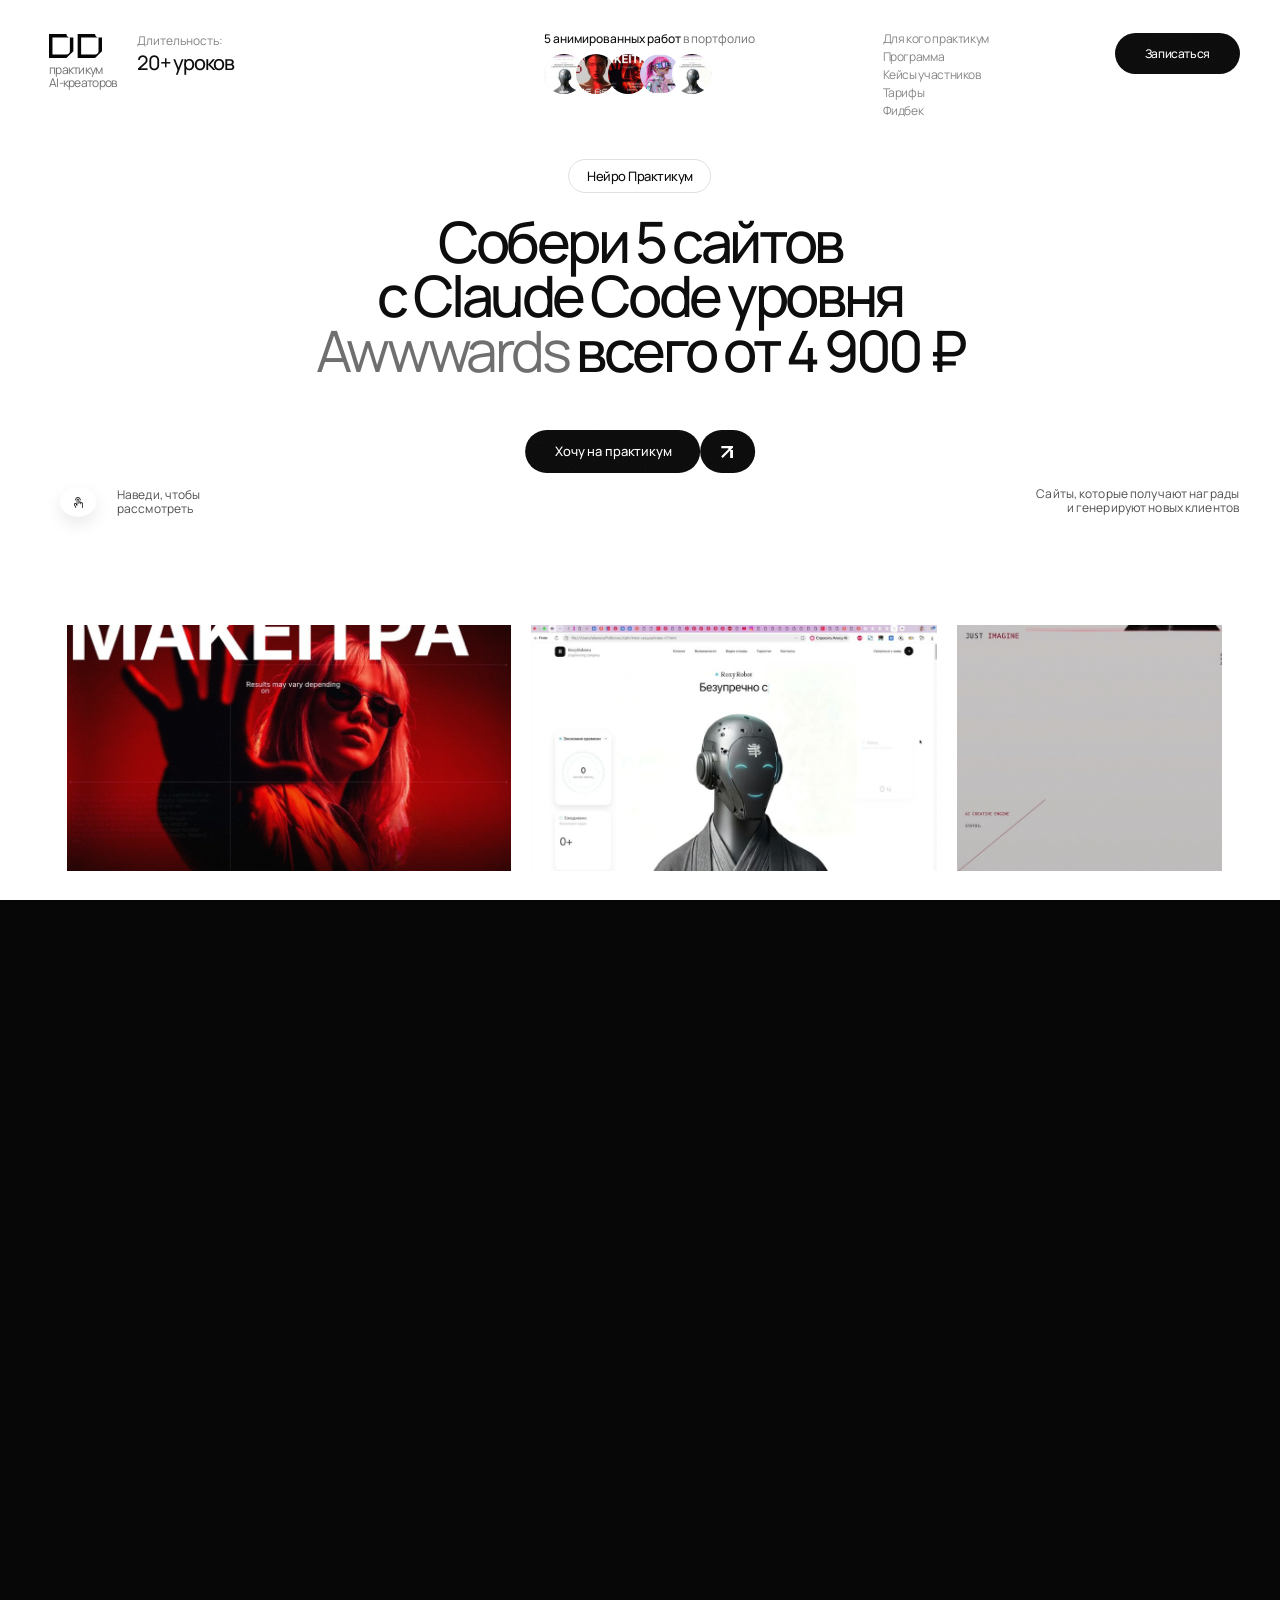
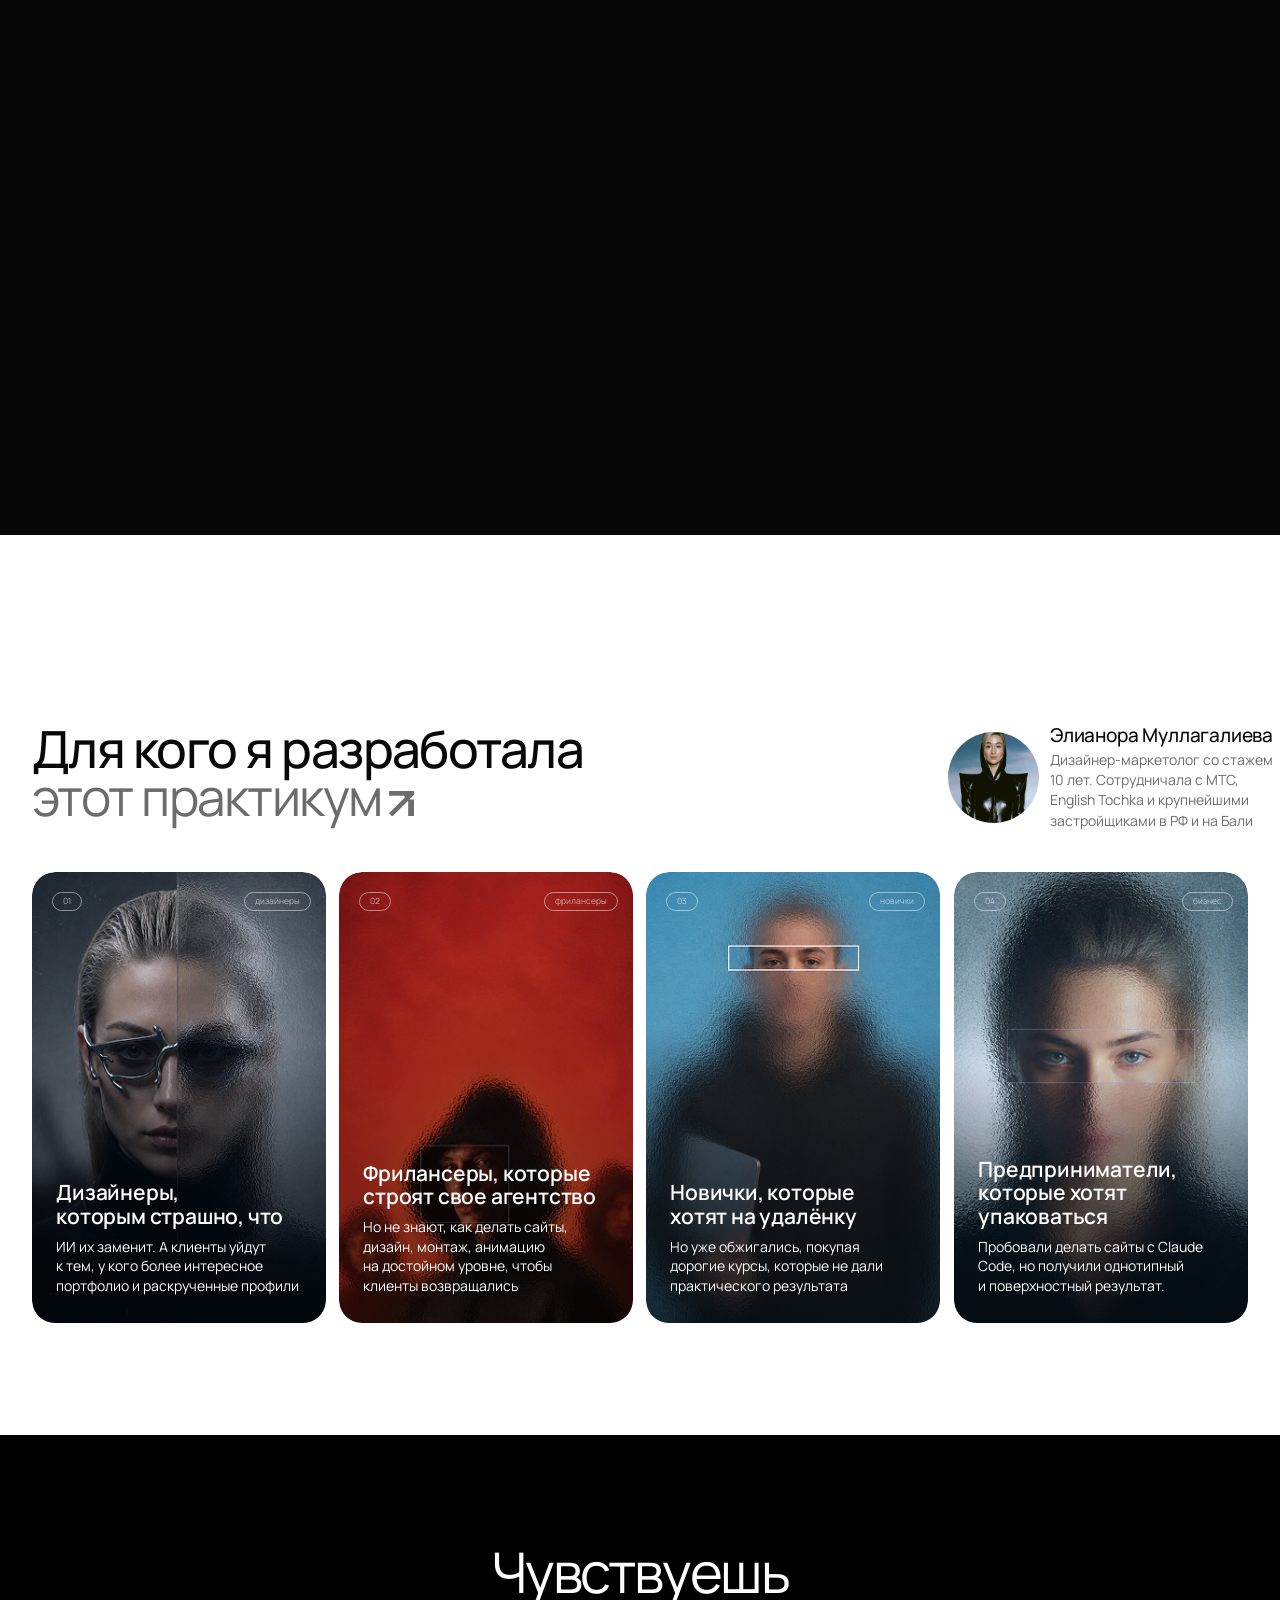
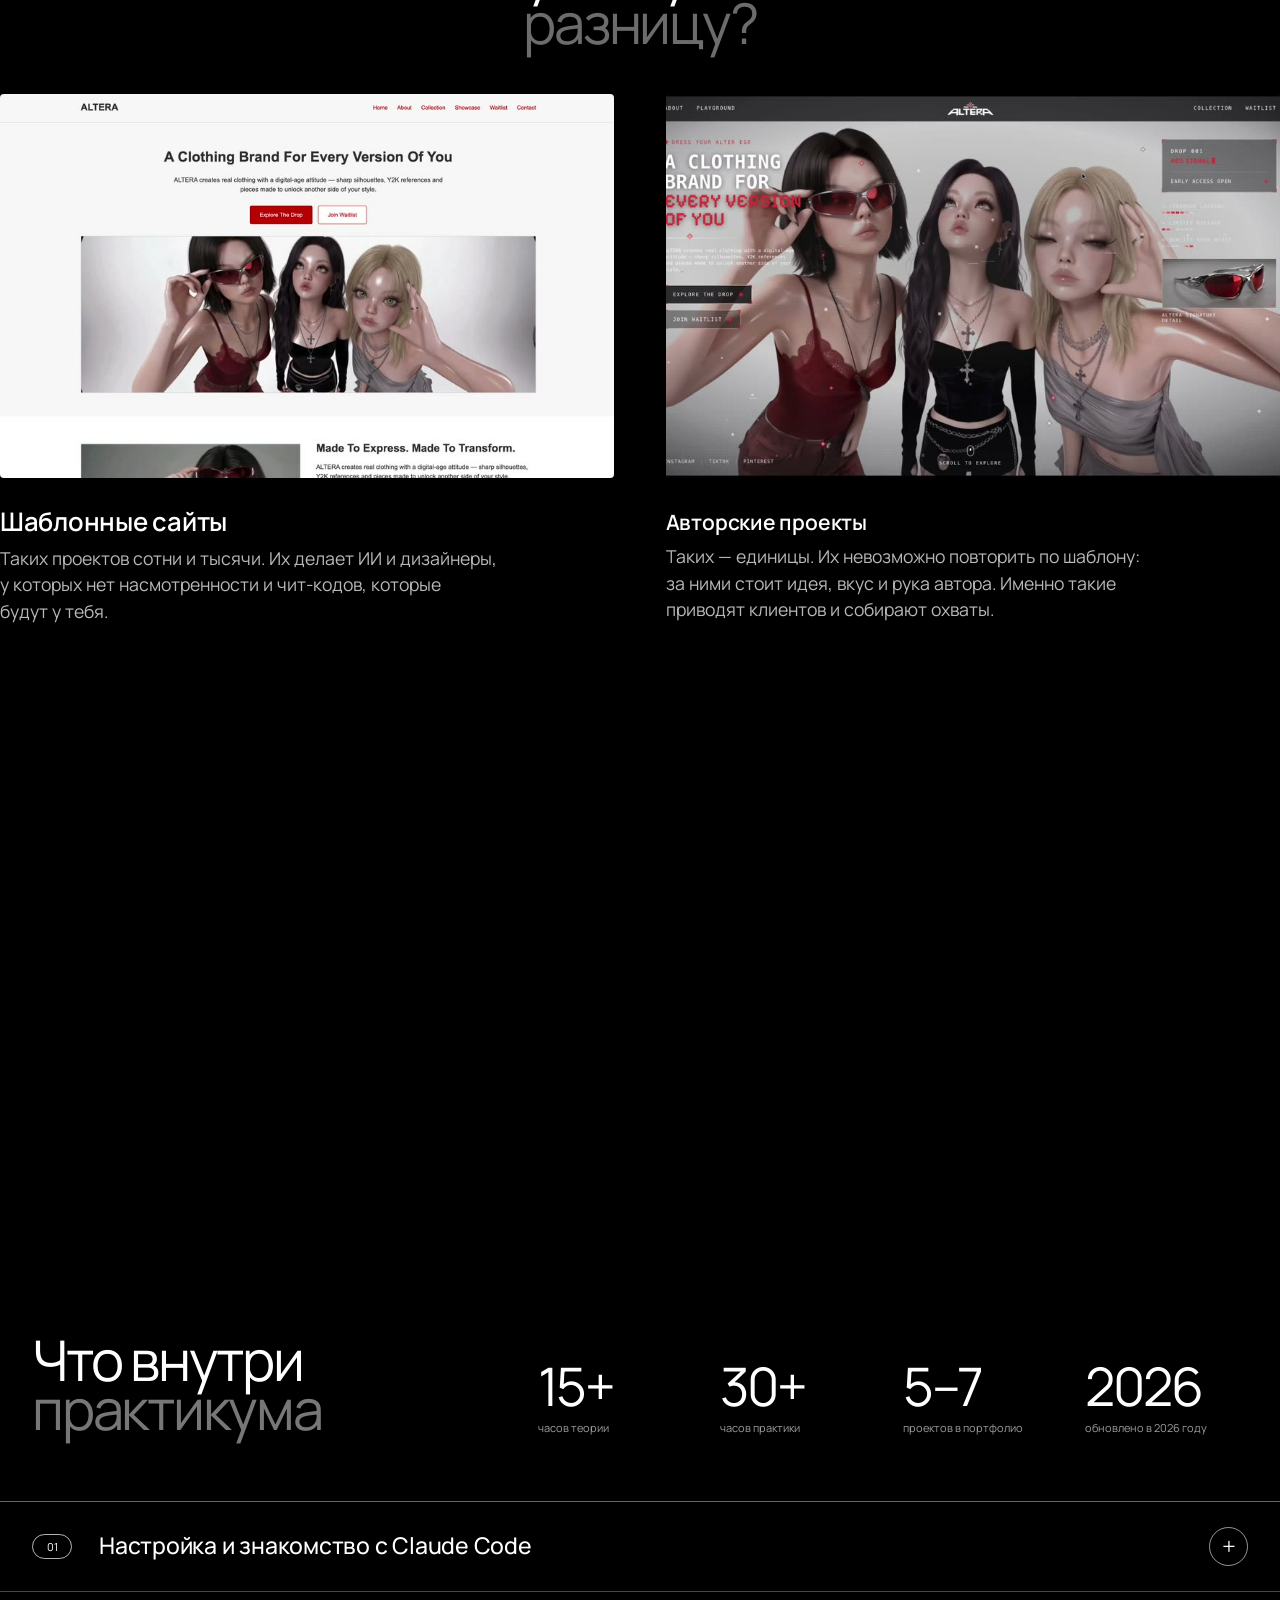
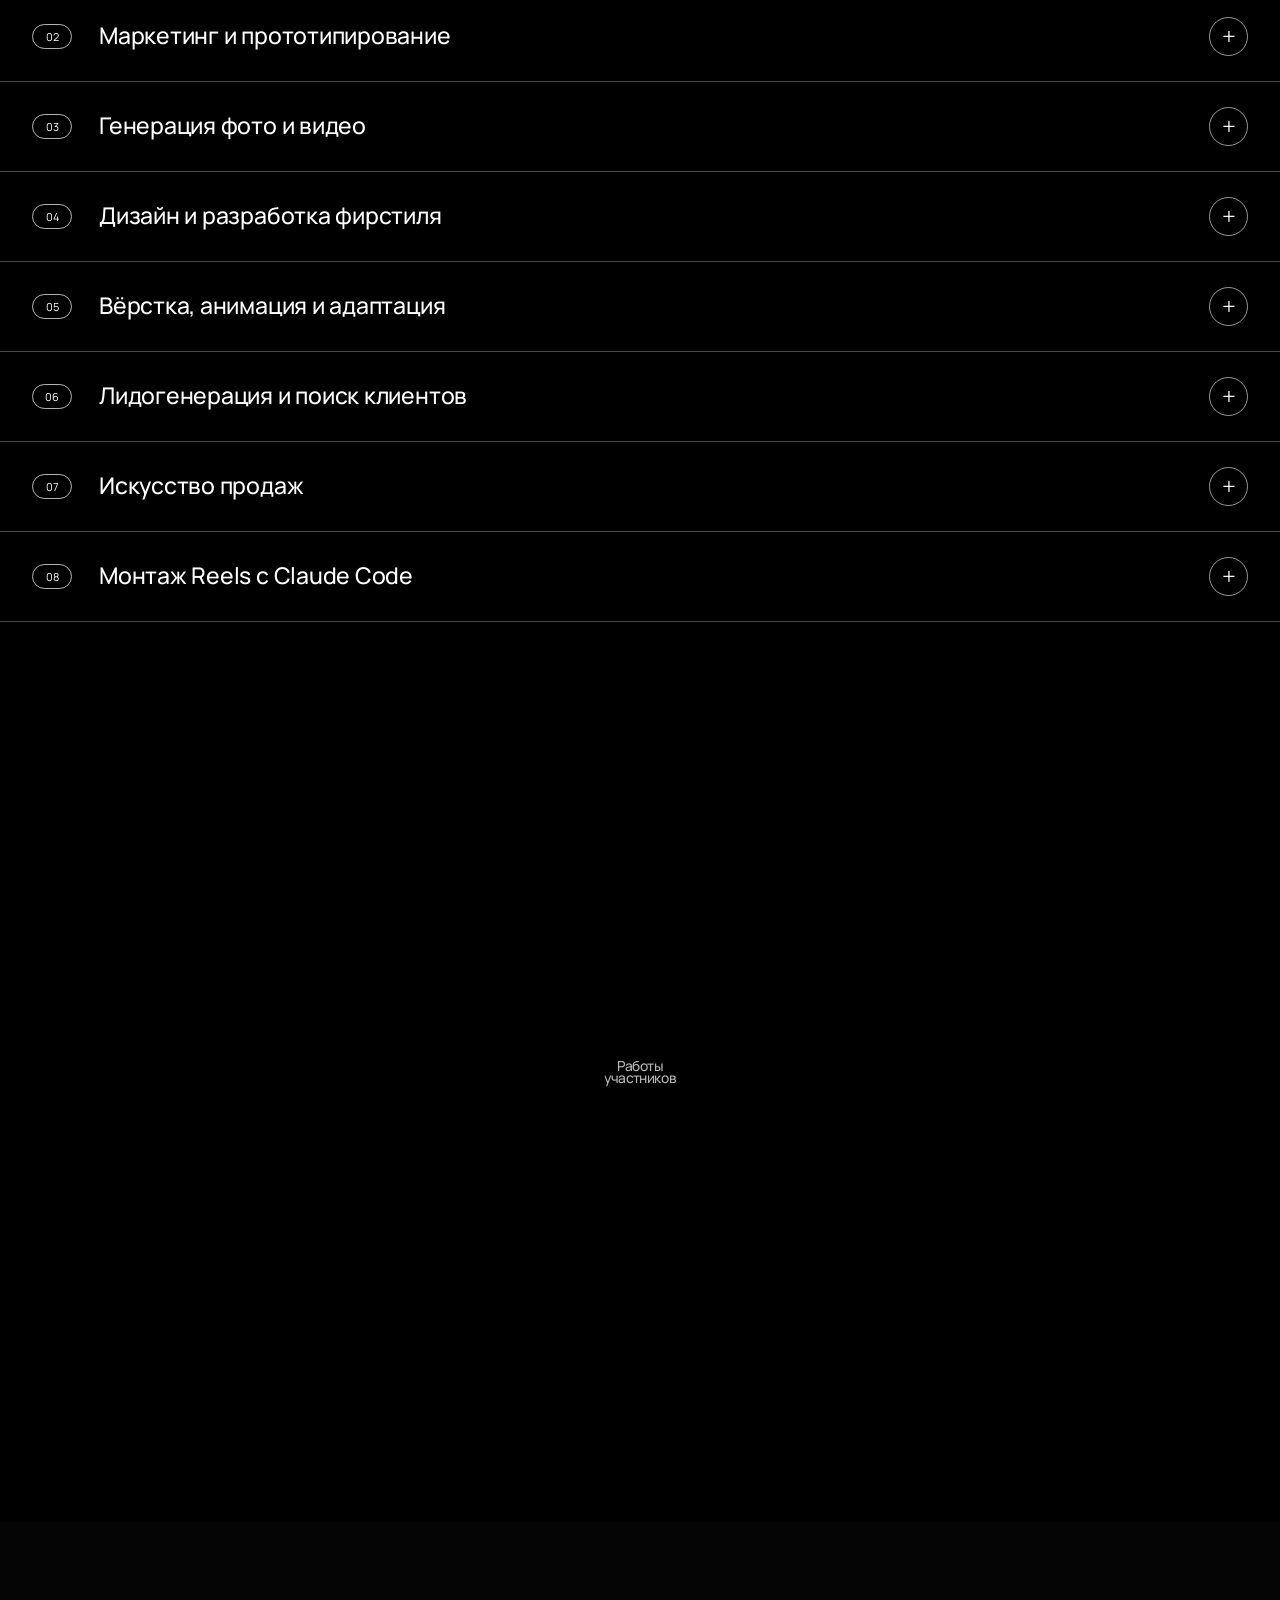
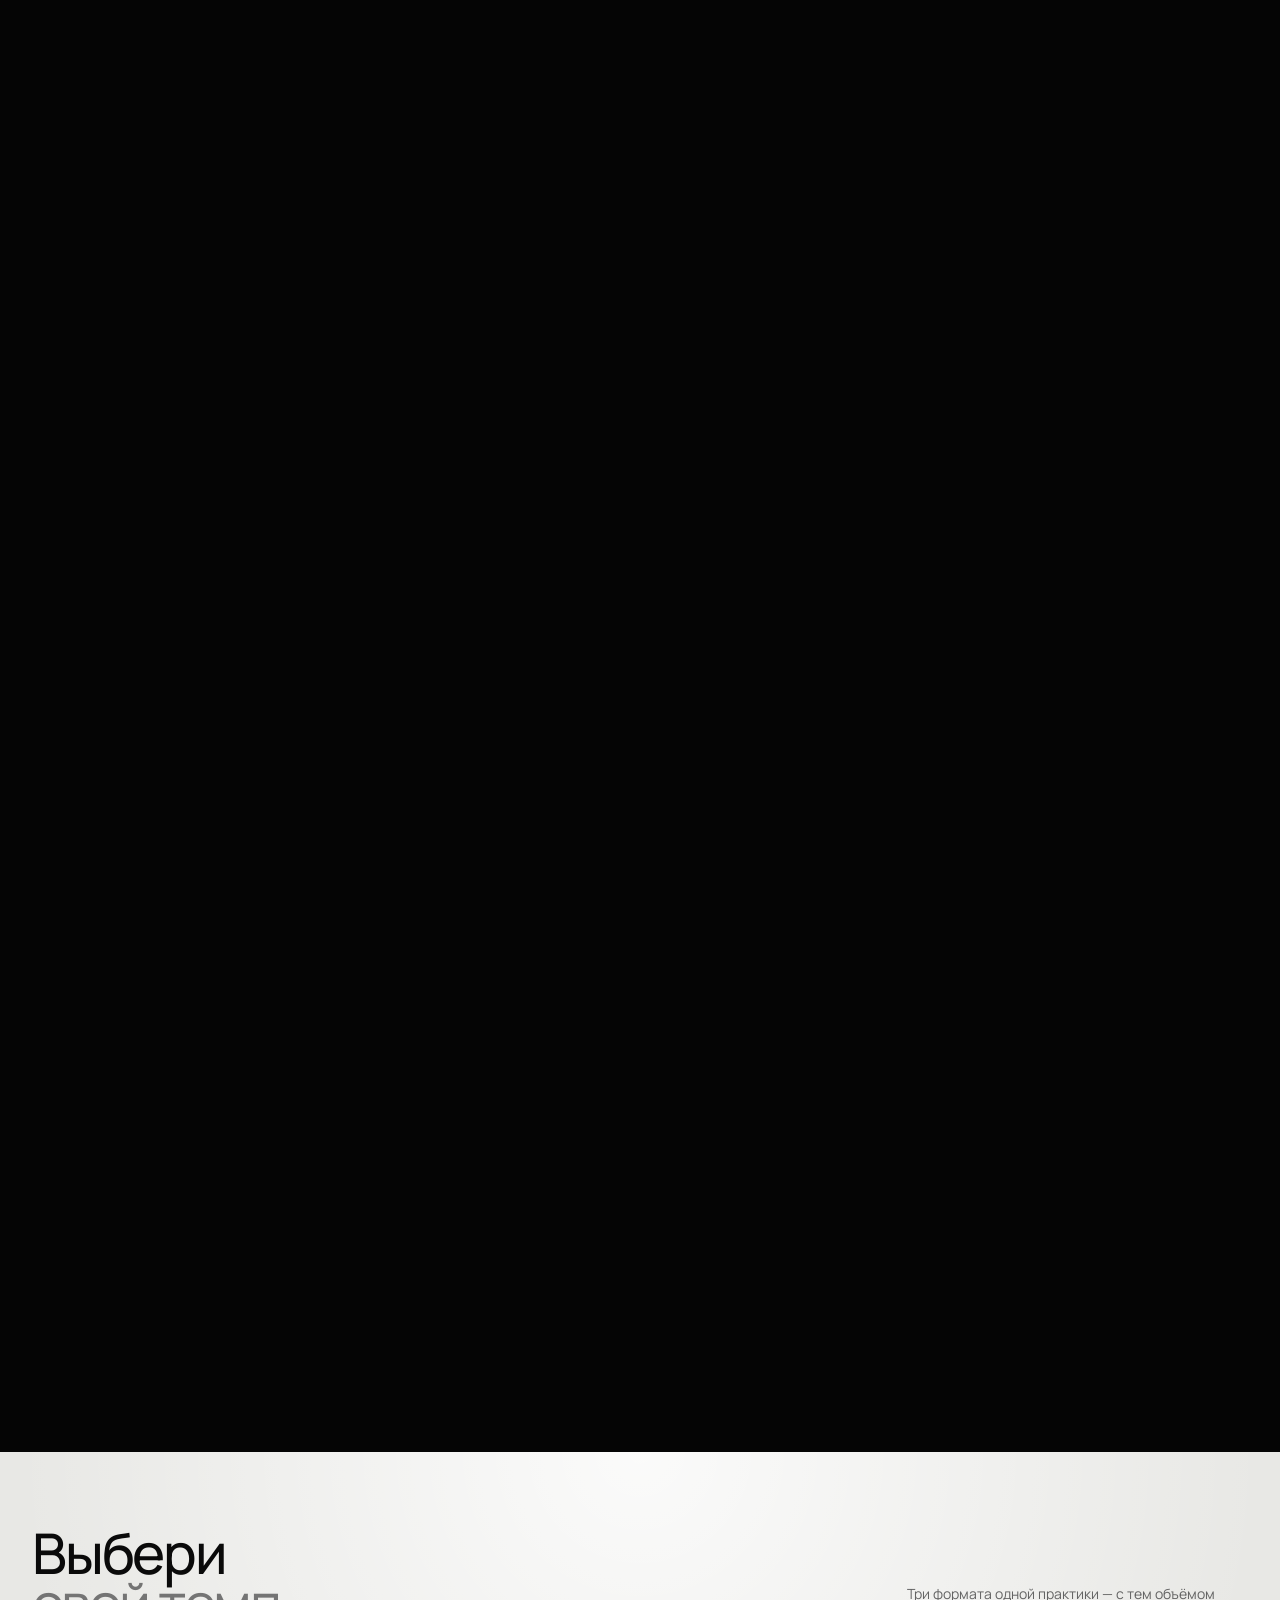
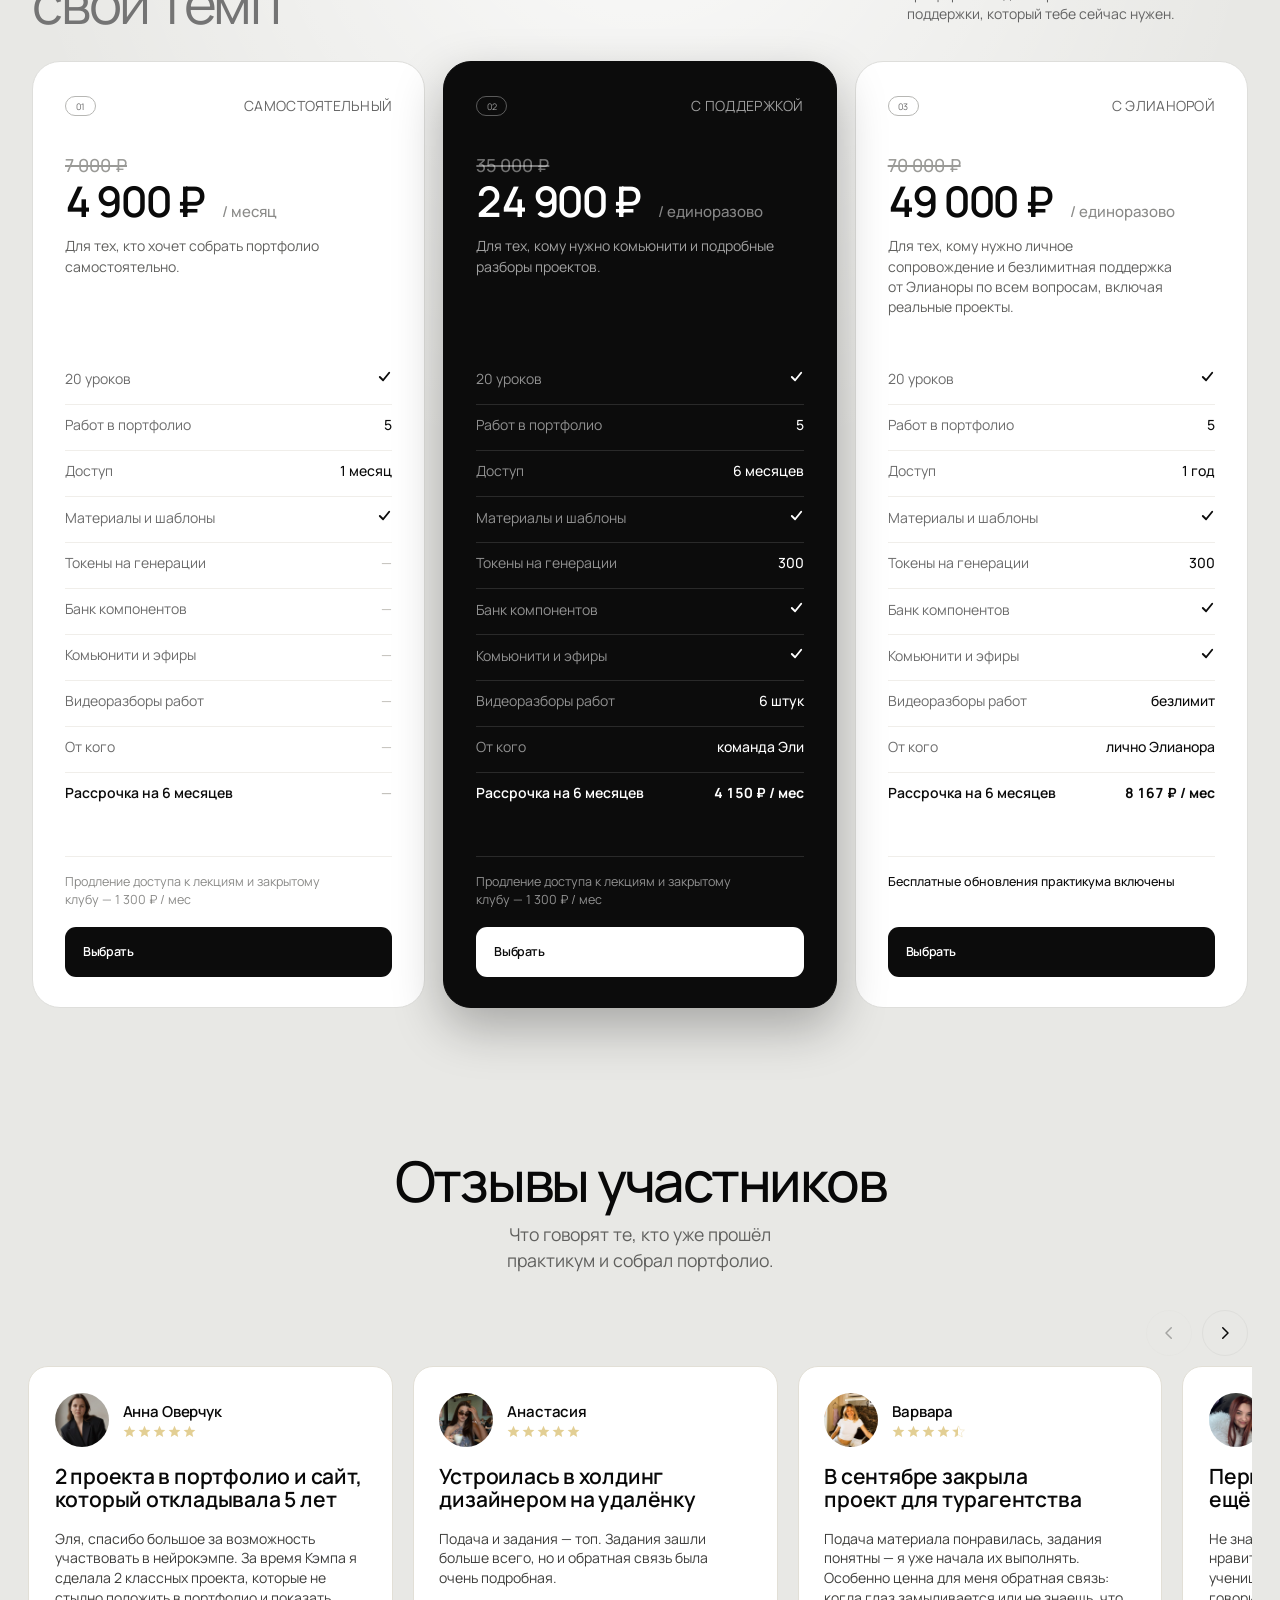
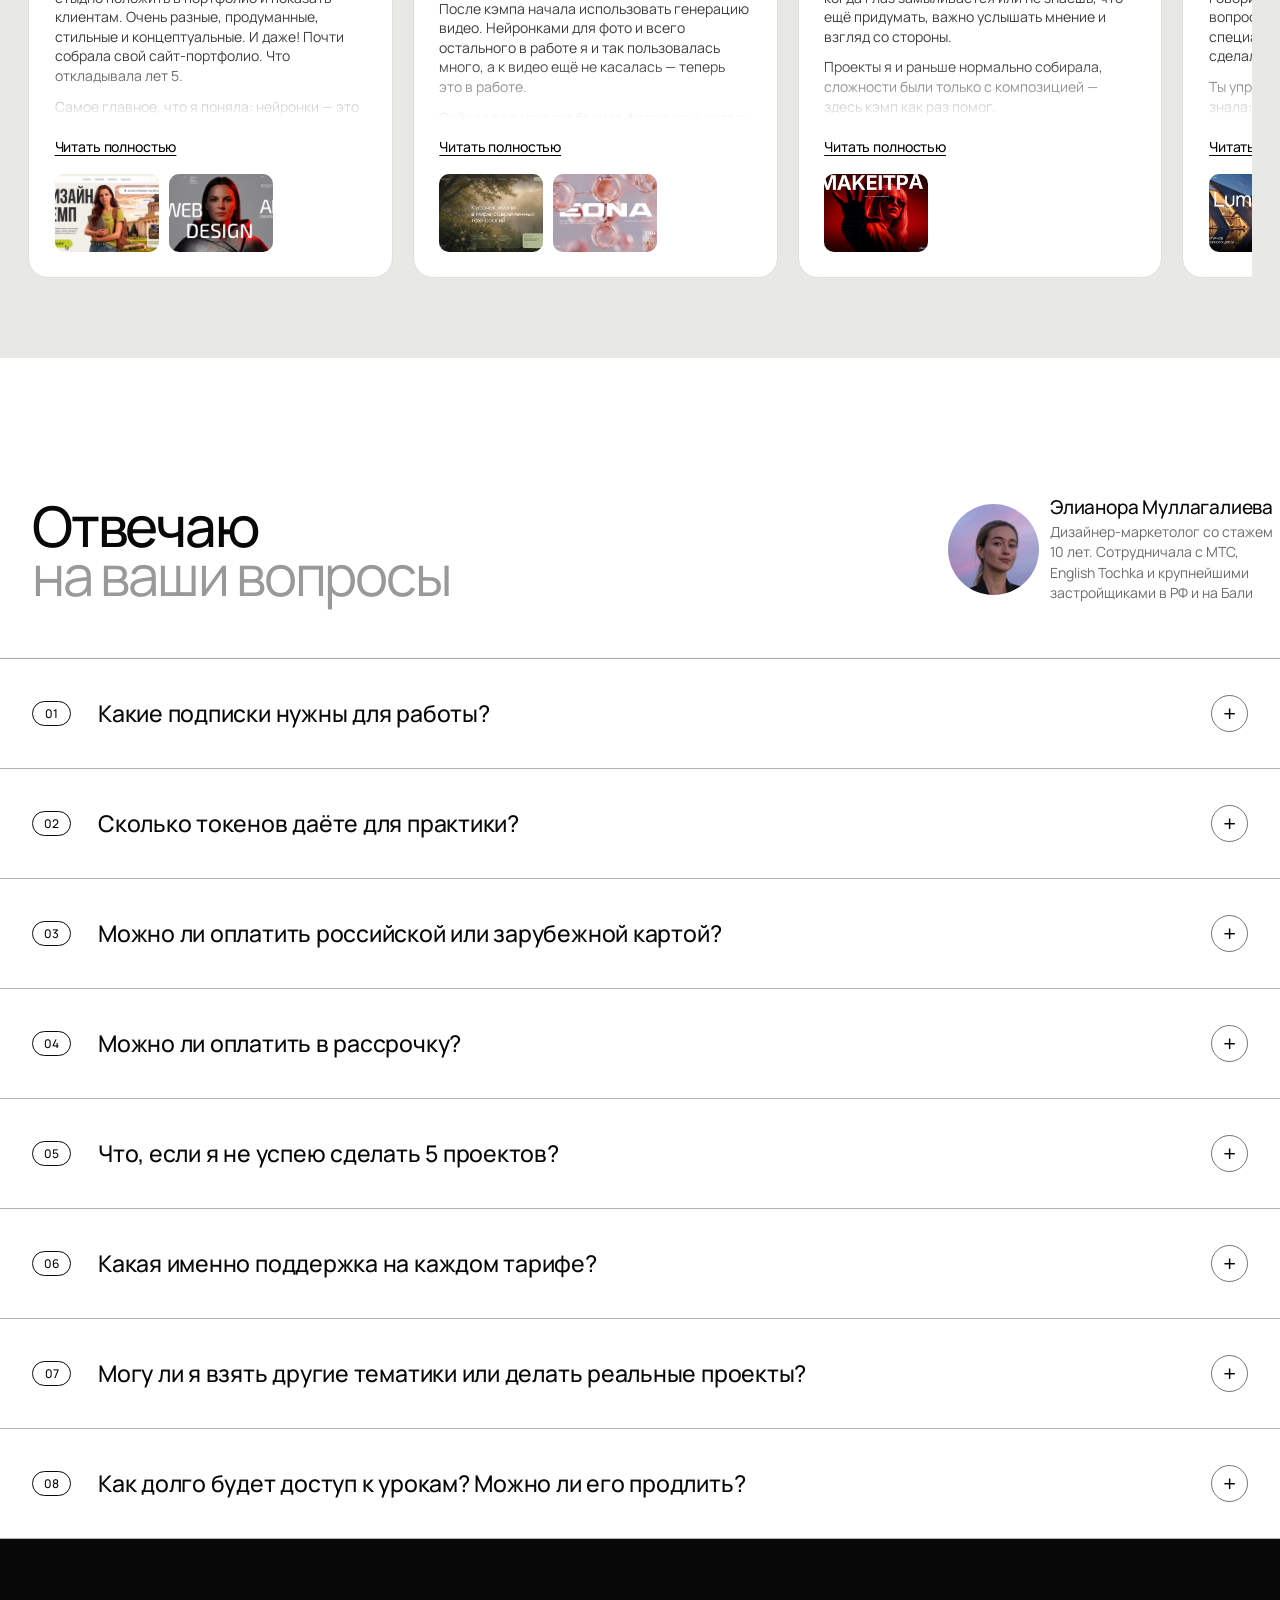
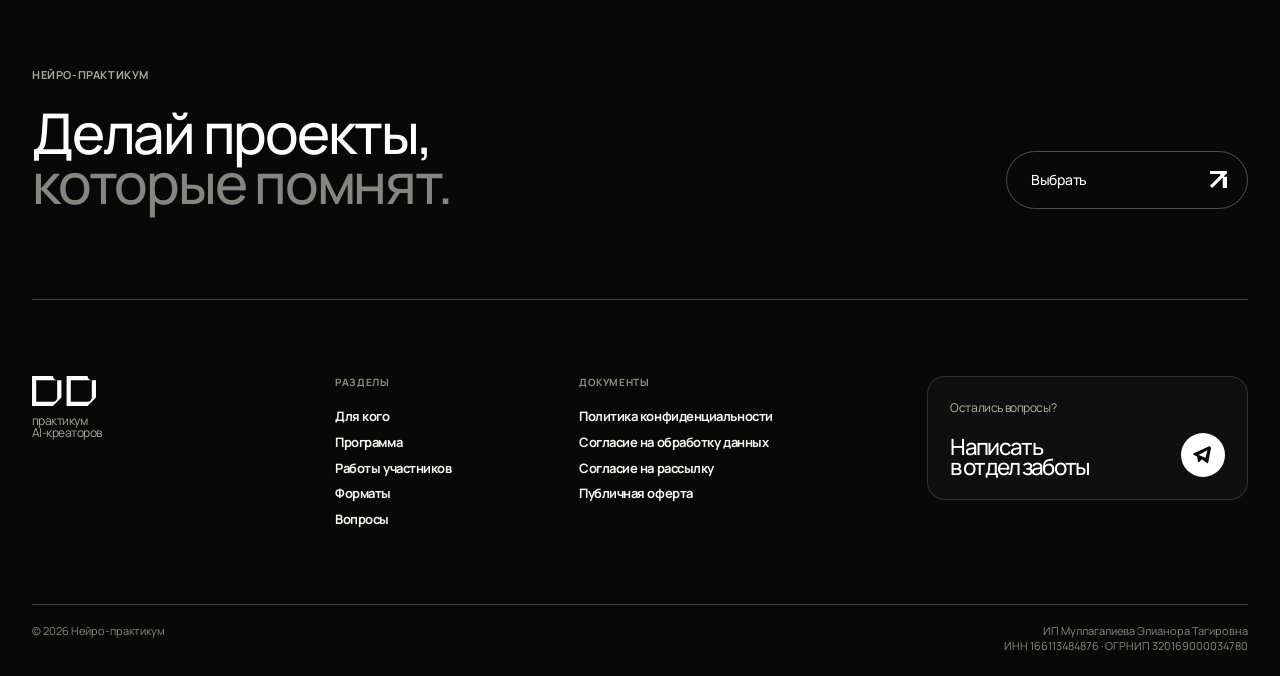
==== commit 86955a34: "Тарифы: крупнее зачёркнутая цена, svg-галочки, чистка предлогов - Зачёркнутая старая цена 15→18px, т" ====
--- a/cold.html
+++ b/cold.html
@@ -335,13 +335,13 @@
             <div class="plan-head">
               <div class="pricing-card-top"><span>01</span><p>Самостоятельный</p></div>
               <p class="plan-price"><s class="plan-old">7 000 ₽</s><span class="plan-now">4 900 ₽<span class="pricing-per">/ месяц</span></span></p>
-              <p class="plan-lead">Для тех, кто хочет собрать портфолио самостоятельно.</p>
+              <p class="plan-lead">Для тех, кто хочет собрать портфолио самостоятельно.</p>
             </div>
             <div class="plan-rows">
-              <div class="plan-row"><span>20 уроков</span><b><span class="yes" aria-label="да">✓</span></b></div>
+              <div class="plan-row"><span>20 уроков</span><b><span class="yes" aria-label="да"><svg viewBox="0 0 16 16" fill="none" aria-hidden="true"><path d="M3 8.5l3.5 3.5L13 4" stroke="currentColor" stroke-width="2" stroke-linecap="round" stroke-linejoin="round"/></svg></span></b></div>
               <div class="plan-row"><span>Работ в портфолио</span><b>5</b></div>
               <div class="plan-row"><span>Доступ</span><b>1 месяц</b></div>
-              <div class="plan-row"><span>Материалы и шаблоны</span><b><span class="yes" aria-label="да">✓</span></b></div>
+              <div class="plan-row"><span>Материалы и шаблоны</span><b><span class="yes" aria-label="да"><svg viewBox="0 0 16 16" fill="none" aria-hidden="true"><path d="M3 8.5l3.5 3.5L13 4" stroke="currentColor" stroke-width="2" stroke-linecap="round" stroke-linejoin="round"/></svg></span></b></div>
               <div class="plan-row"><span>Токены на генерации</span><b><span class="no" aria-label="нет">—</span></b></div>
               <div class="plan-row"><span>Банк компонентов</span><b><span class="no" aria-label="нет">—</span></b></div>
               <div class="plan-row"><span>Комьюнити и эфиры</span><b><span class="no" aria-label="нет">—</span></b></div>
@@ -356,16 +356,16 @@
             <div class="plan-head">
               <div class="pricing-card-top"><span>02</span><p>С поддержкой</p></div>
               <p class="plan-price"><s class="plan-old">35 000 ₽</s><span class="plan-now">24 900 ₽<span class="pricing-per">/ единоразово</span></span></p>
-              <p class="plan-lead">Для тех, кому нужно комьюнити и подробные разборы проектов.</p>
+              <p class="plan-lead">Для тех, кому нужно комьюнити и подробные разборы проектов.</p>
             </div>
             <div class="plan-rows">
-              <div class="plan-row"><span>20 уроков</span><b><span class="yes" aria-label="да">✓</span></b></div>
+              <div class="plan-row"><span>20 уроков</span><b><span class="yes" aria-label="да"><svg viewBox="0 0 16 16" fill="none" aria-hidden="true"><path d="M3 8.5l3.5 3.5L13 4" stroke="currentColor" stroke-width="2" stroke-linecap="round" stroke-linejoin="round"/></svg></span></b></div>
               <div class="plan-row"><span>Работ в портфолио</span><b>5</b></div>
               <div class="plan-row"><span>Доступ</span><b>6 месяцев</b></div>
-              <div class="plan-row"><span>Материалы и шаблоны</span><b><span class="yes" aria-label="да">✓</span></b></div>
+              <div class="plan-row"><span>Материалы и шаблоны</span><b><span class="yes" aria-label="да"><svg viewBox="0 0 16 16" fill="none" aria-hidden="true"><path d="M3 8.5l3.5 3.5L13 4" stroke="currentColor" stroke-width="2" stroke-linecap="round" stroke-linejoin="round"/></svg></span></b></div>
               <div class="plan-row"><span>Токены на генерации</span><b>300</b></div>
-              <div class="plan-row"><span>Банк компонентов</span><b><span class="yes" aria-label="да">✓</span></b></div>
-              <div class="plan-row"><span>Комьюнити и эфиры</span><b><span class="yes" aria-label="да">✓</span></b></div>
+              <div class="plan-row"><span>Банк компонентов</span><b><span class="yes" aria-label="да"><svg viewBox="0 0 16 16" fill="none" aria-hidden="true"><path d="M3 8.5l3.5 3.5L13 4" stroke="currentColor" stroke-width="2" stroke-linecap="round" stroke-linejoin="round"/></svg></span></b></div>
+              <div class="plan-row"><span>Комьюнити и эфиры</span><b><span class="yes" aria-label="да"><svg viewBox="0 0 16 16" fill="none" aria-hidden="true"><path d="M3 8.5l3.5 3.5L13 4" stroke="currentColor" stroke-width="2" stroke-linecap="round" stroke-linejoin="round"/></svg></span></b></div>
               <div class="plan-row"><span>Видеоразборы работ</span><b>6 штук</b></div>
               <div class="plan-row"><span>От кого</span><b>команда Эли</b></div>
               <div class="plan-row plan-instal"><span>Рассрочка на 6 месяцев</span><b>4 150 ₽ / мес</b></div>
@@ -377,16 +377,16 @@
             <div class="plan-head">
               <div class="pricing-card-top"><span>03</span><p>С Элианорой</p></div>
               <p class="plan-price"><s class="plan-old">70 000 ₽</s><span class="plan-now">49 000 ₽<span class="pricing-per">/ единоразово</span></span></p>
-              <p class="plan-lead">Для тех, кому нужно личное сопровождение и безлимитная поддержка от Элианоры по всем вопросам, включая реальные проекты.</p>
+              <p class="plan-lead">Для тех, кому нужно личное сопровождение и безлимитная поддержка от Элианоры по всем вопросам, включая реальные проекты.</p>
             </div>
             <div class="plan-rows">
-              <div class="plan-row"><span>20 уроков</span><b><span class="yes" aria-label="да">✓</span></b></div>
+              <div class="plan-row"><span>20 уроков</span><b><span class="yes" aria-label="да"><svg viewBox="0 0 16 16" fill="none" aria-hidden="true"><path d="M3 8.5l3.5 3.5L13 4" stroke="currentColor" stroke-width="2" stroke-linecap="round" stroke-linejoin="round"/></svg></span></b></div>
               <div class="plan-row"><span>Работ в портфолио</span><b>5</b></div>
               <div class="plan-row"><span>Доступ</span><b>1 год</b></div>
-              <div class="plan-row"><span>Материалы и шаблоны</span><b><span class="yes" aria-label="да">✓</span></b></div>
+              <div class="plan-row"><span>Материалы и шаблоны</span><b><span class="yes" aria-label="да"><svg viewBox="0 0 16 16" fill="none" aria-hidden="true"><path d="M3 8.5l3.5 3.5L13 4" stroke="currentColor" stroke-width="2" stroke-linecap="round" stroke-linejoin="round"/></svg></span></b></div>
               <div class="plan-row"><span>Токены на генерации</span><b>300</b></div>
-              <div class="plan-row"><span>Банк компонентов</span><b><span class="yes" aria-label="да">✓</span></b></div>
-              <div class="plan-row"><span>Комьюнити и эфиры</span><b><span class="yes" aria-label="да">✓</span></b></div>
+              <div class="plan-row"><span>Банк компонентов</span><b><span class="yes" aria-label="да"><svg viewBox="0 0 16 16" fill="none" aria-hidden="true"><path d="M3 8.5l3.5 3.5L13 4" stroke="currentColor" stroke-width="2" stroke-linecap="round" stroke-linejoin="round"/></svg></span></b></div>
+              <div class="plan-row"><span>Комьюнити и эфиры</span><b><span class="yes" aria-label="да"><svg viewBox="0 0 16 16" fill="none" aria-hidden="true"><path d="M3 8.5l3.5 3.5L13 4" stroke="currentColor" stroke-width="2" stroke-linecap="round" stroke-linejoin="round"/></svg></span></b></div>
               <div class="plan-row"><span>Видеоразборы работ</span><b>безлимит</b></div>
               <div class="plan-row"><span>От кого</span><b>лично Элианора</b></div>
               <div class="plan-row plan-instal"><span>Рассрочка на 6 месяцев</span><b>8 167 ₽ / мес</b></div>
--- a/cold.css
+++ b/cold.css
@@ -417,8 +417,8 @@
 }
 /* Зачёркнутая старая цена — мелкой строкой НАД крупной ценой. */
 .plan-old {
-  color:#a3a3a0; font-size:15px; font-weight:500; line-height:1;
-  text-decoration:line-through; text-decoration-thickness:1px;
+  color:#9a9a97; font-size:18px; font-weight:500; line-height:1;
+  text-decoration:line-through; text-decoration-thickness:1.5px;
 }
 .plan--focus .plan-old { color:rgba(255,255,255,.42); }
 /* Крупная цена и период «/ месяц» — на одной строке. */
@@ -432,8 +432,9 @@
 }
 .plan--focus .plan-now .pricing-per { color:rgba(255,255,255,.5); }
 .plan-lead {
-  max-width:280px; margin:0;
+  max-width:300px; margin:0;
   color:#60605e; font-size:14px; line-height:1.45; letter-spacing:0;
+  text-wrap:pretty;
 }
 
 /* Середина — таблица: строки «подпись — значение». Фиксированная
@@ -452,7 +453,10 @@
 .plan-row b { font-weight:500; text-align:right; }
 
 /* Галочки и прочерки — в цвете текста, без зелёного. */
-.plan-row .yes { color:#0c0c0c; font-size:16px; font-weight:600; }
+.plan-row .yes {
+  display:inline-flex; width:15px; height:15px; color:#0c0c0c;
+}
+.plan-row .yes svg { width:100%; height:100%; }
 .plan-row .no  { color:#c4c2bd; }
 
 /* Сноска над кнопкой (продление / обновления) — как в прежних
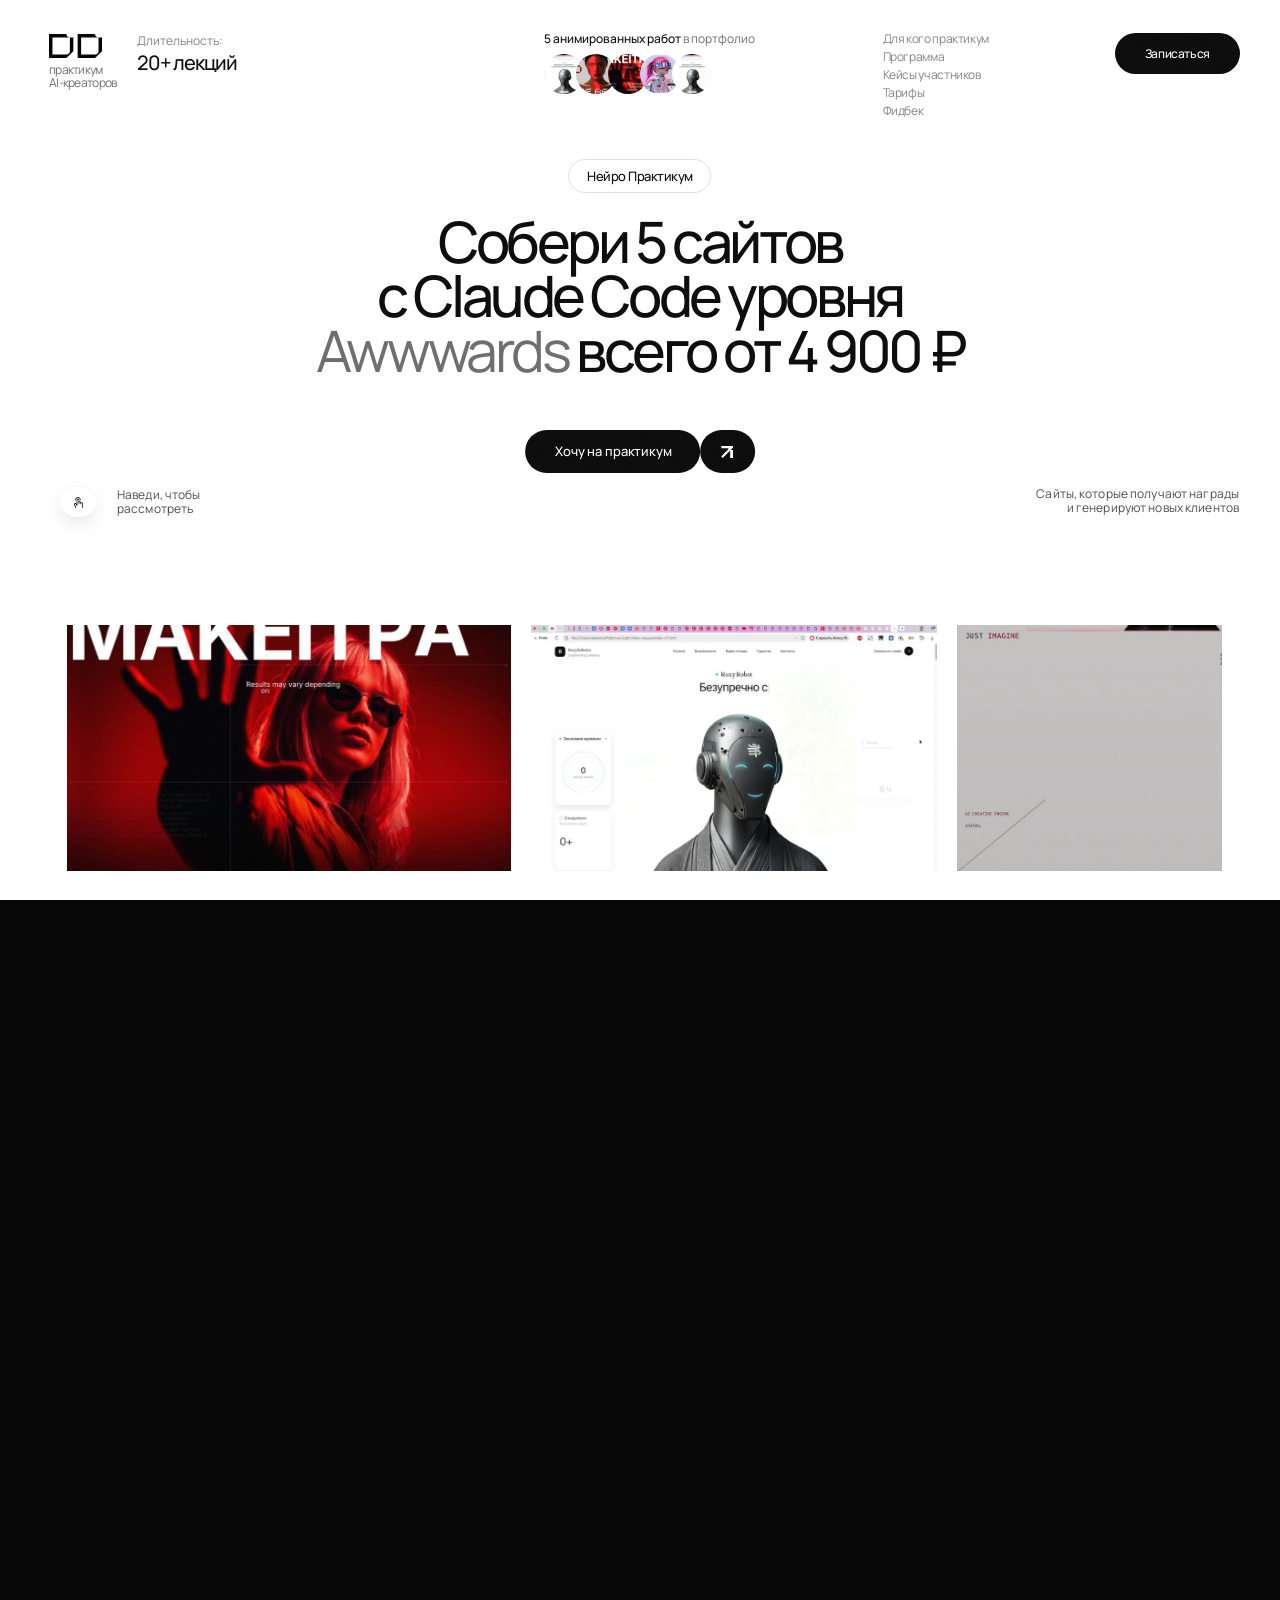
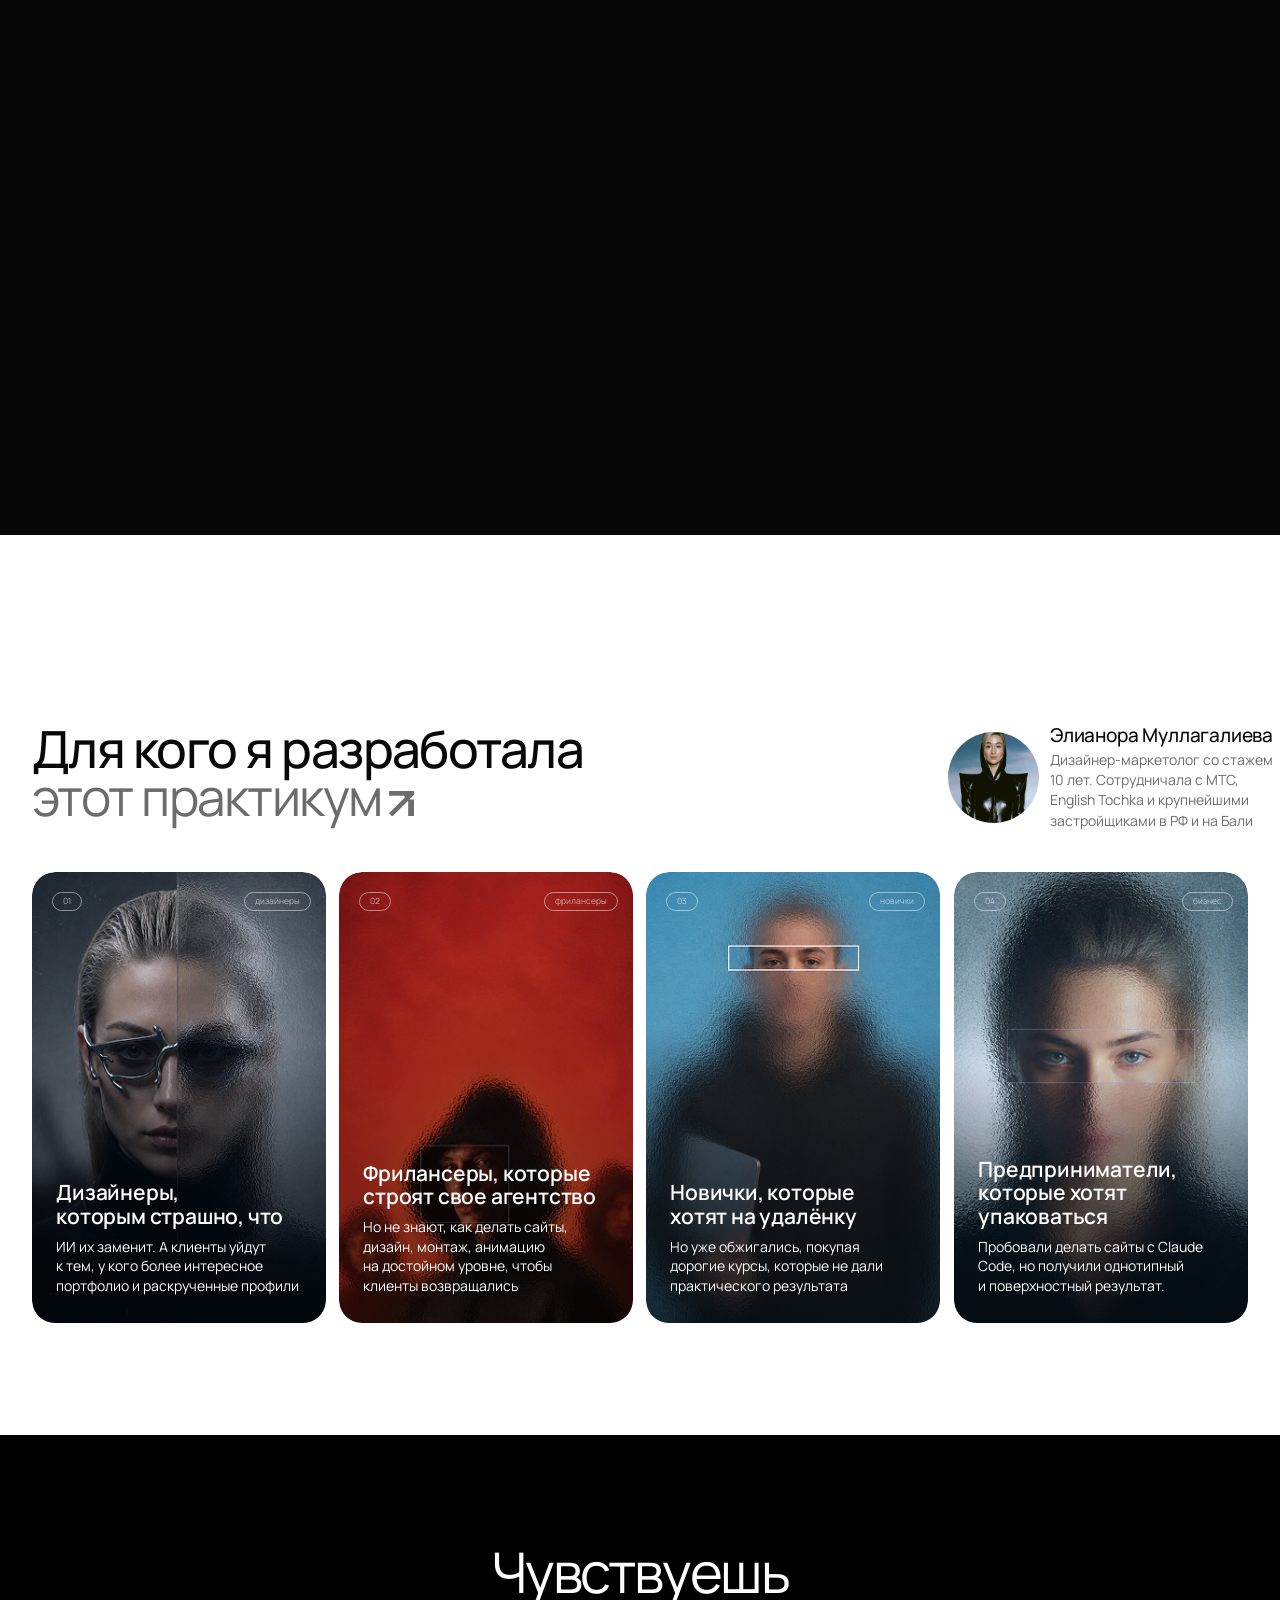
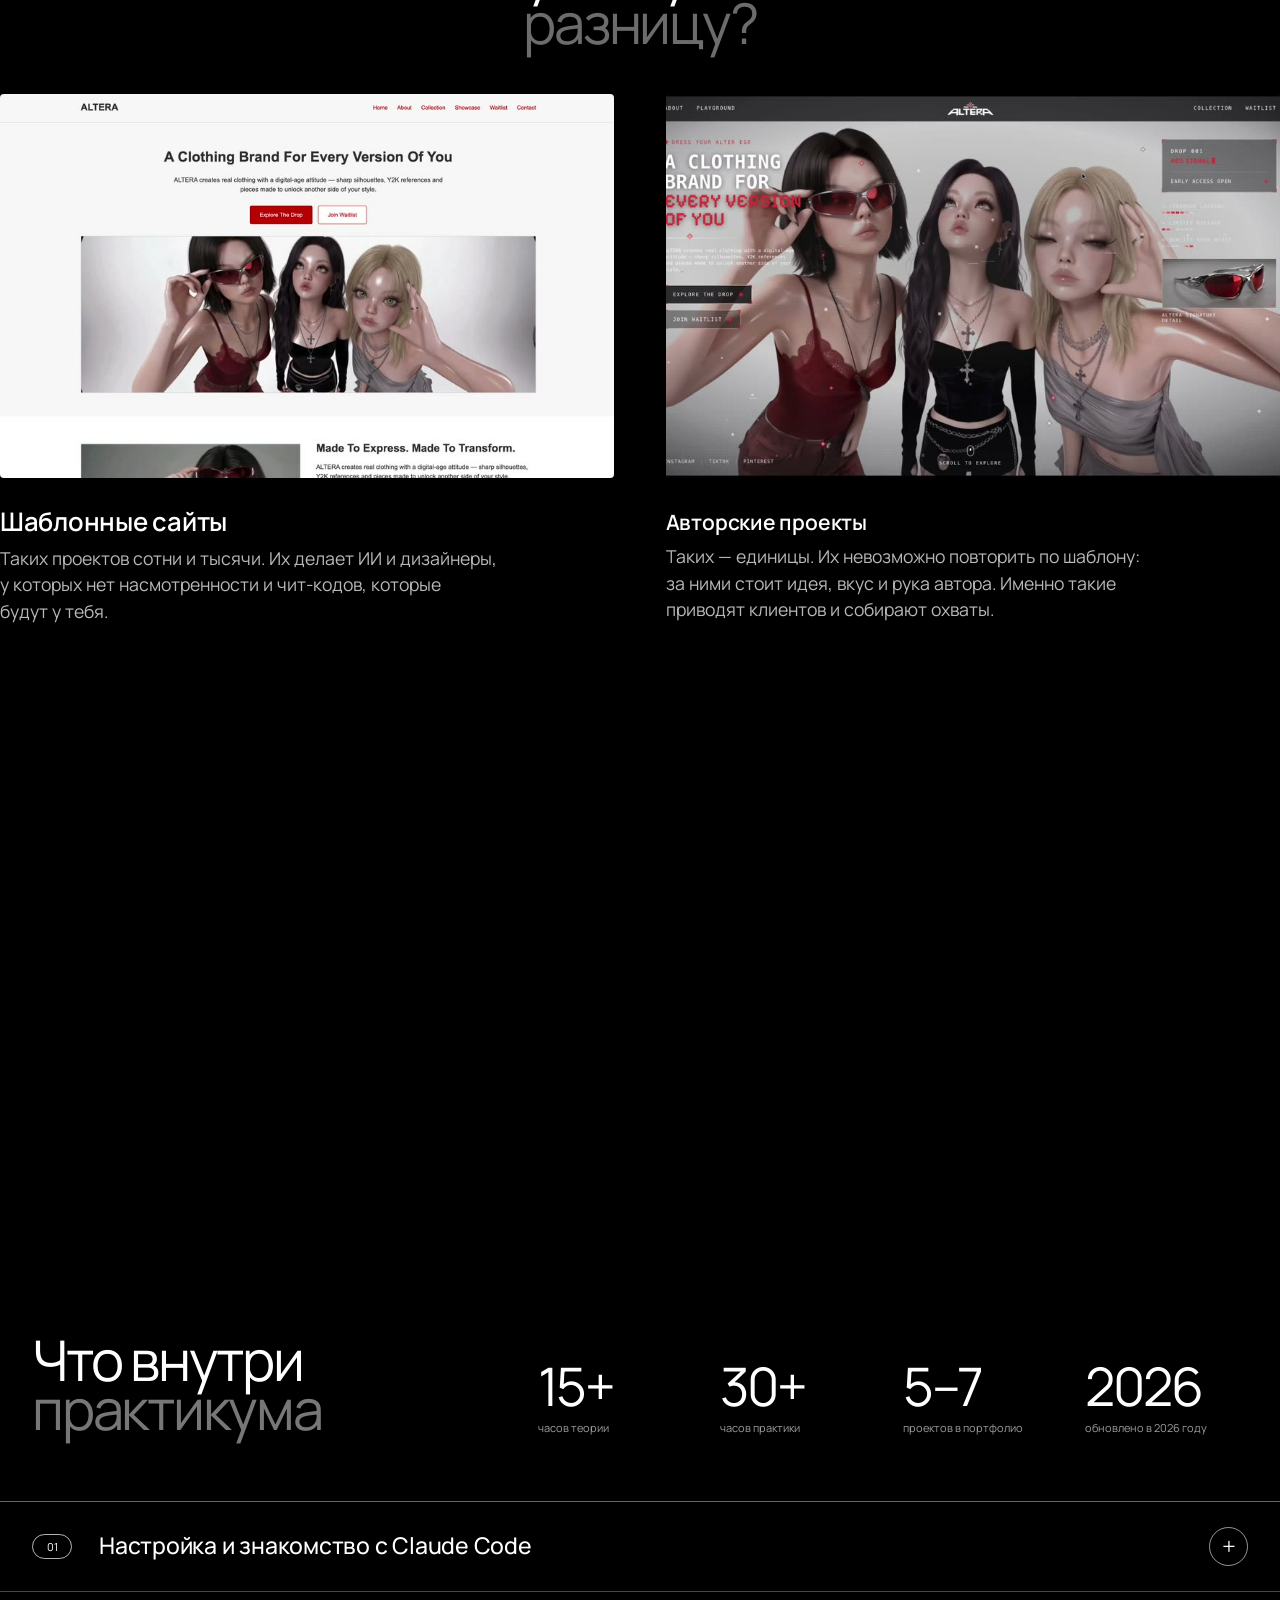
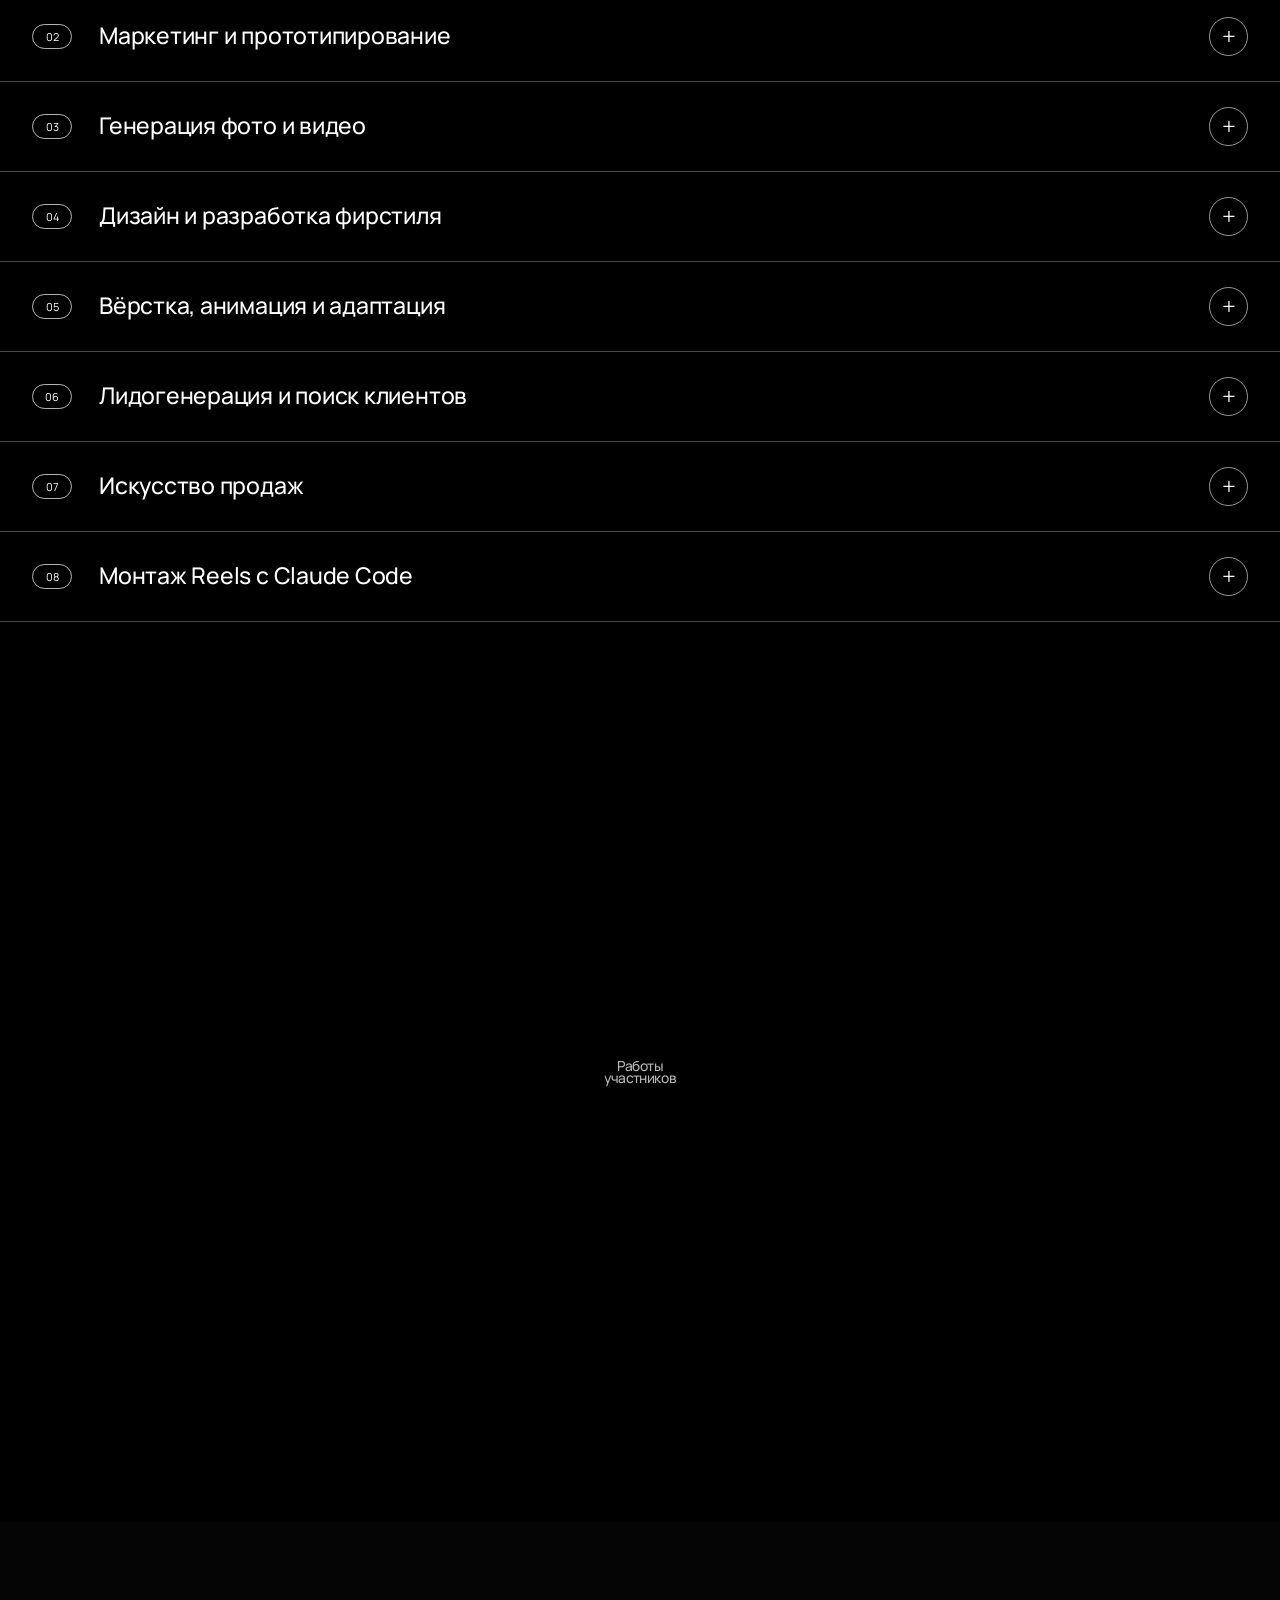
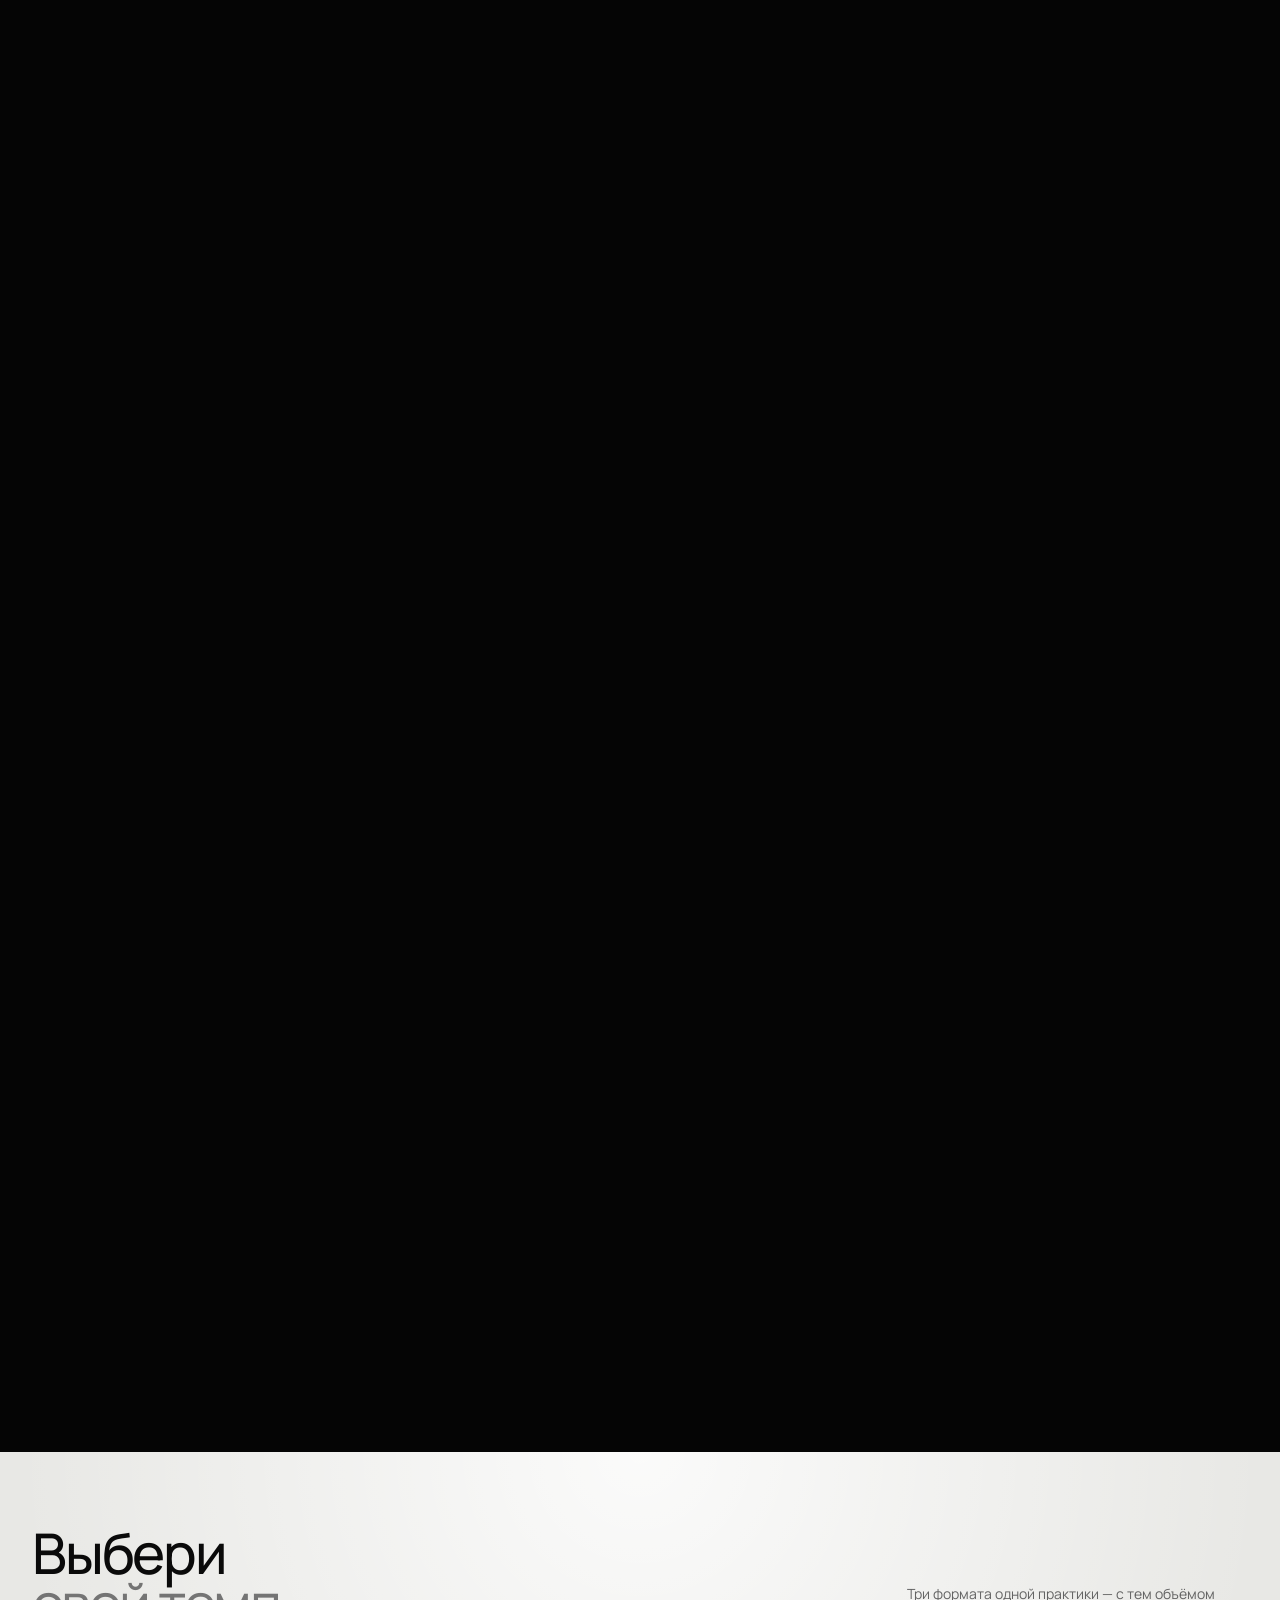
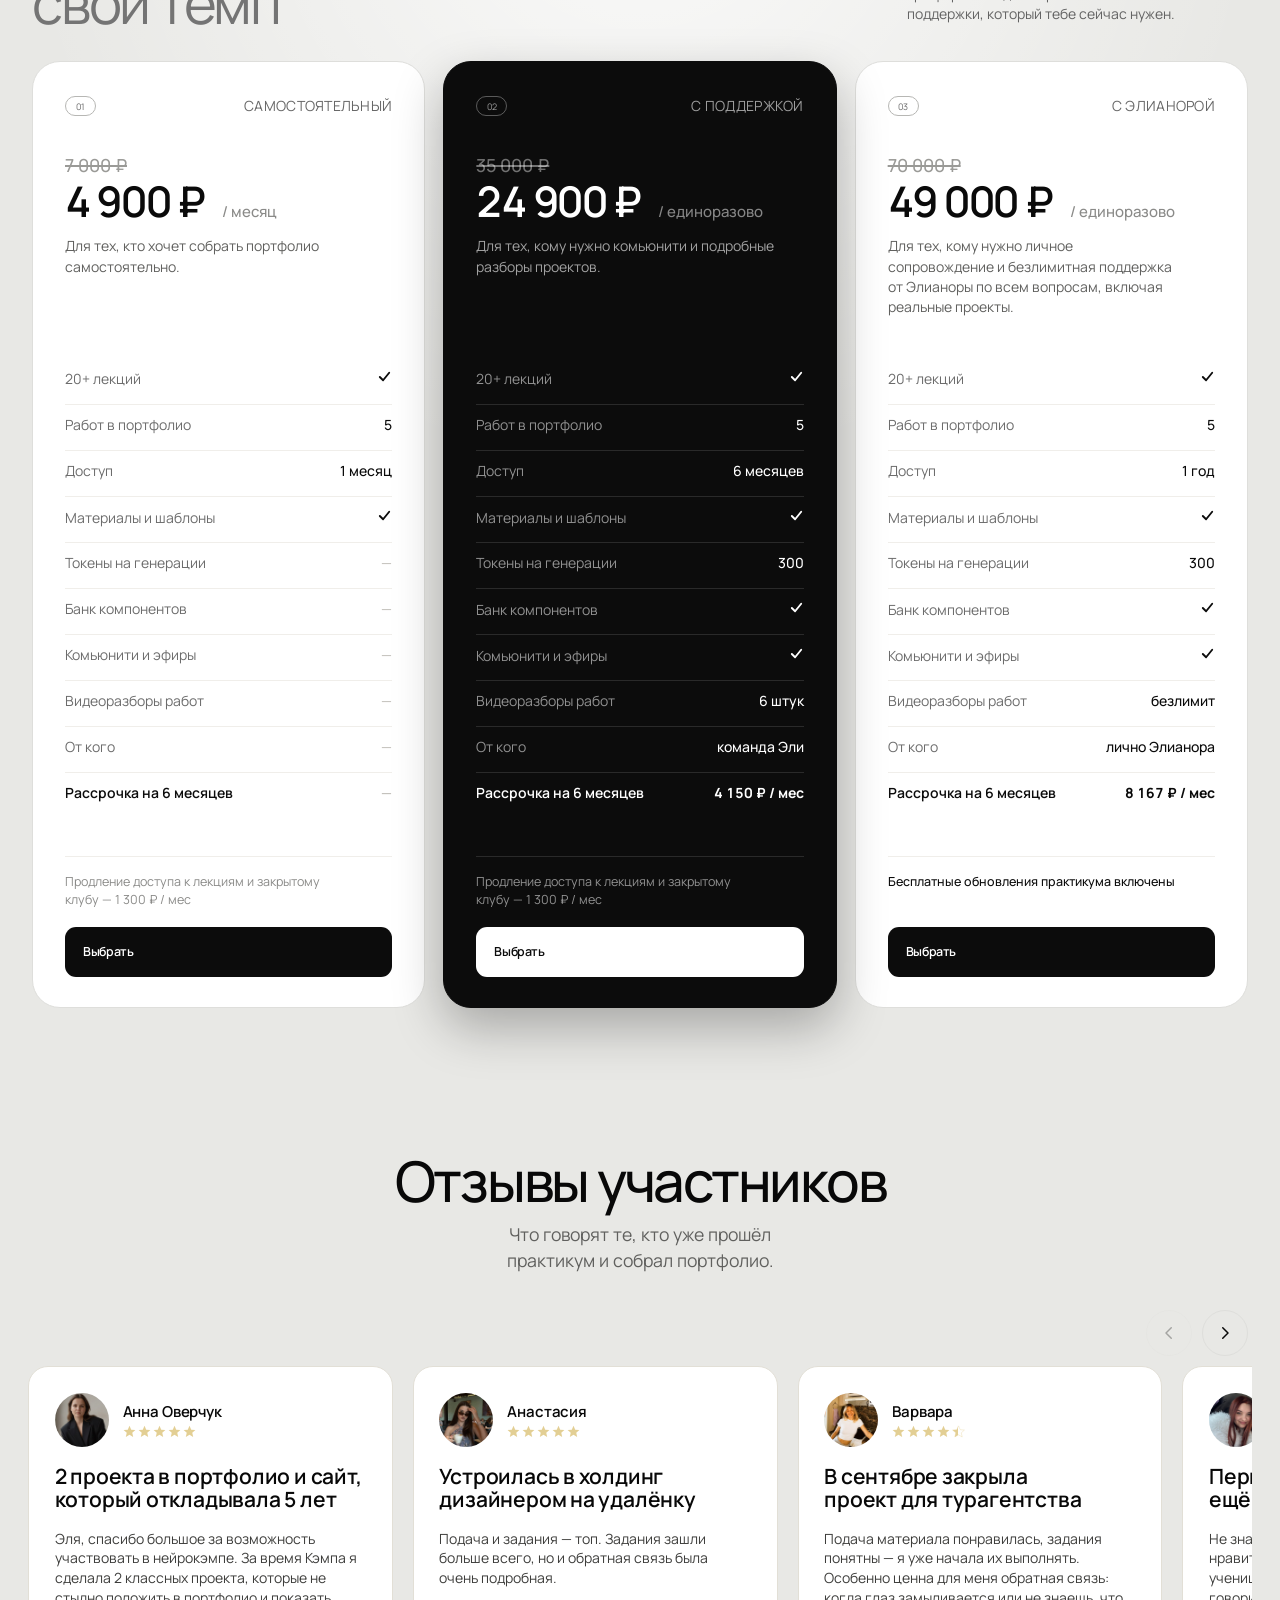
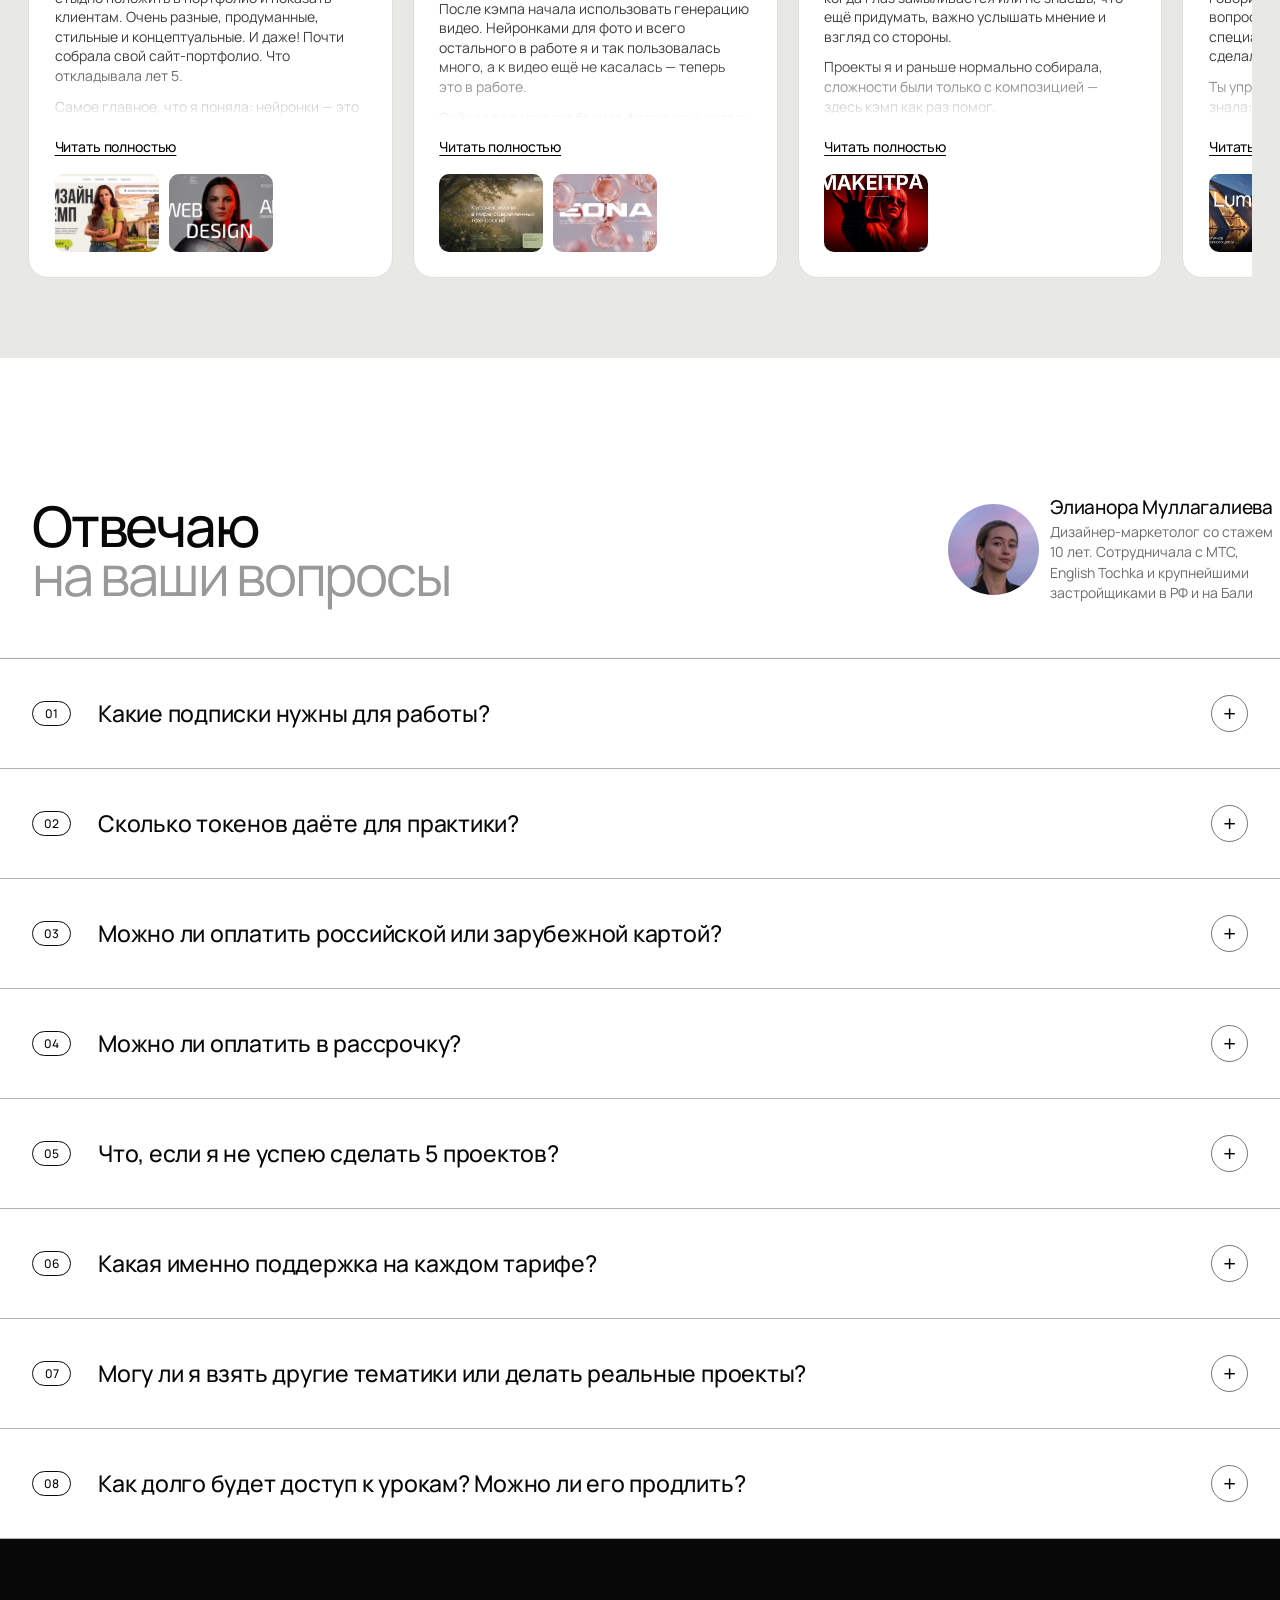
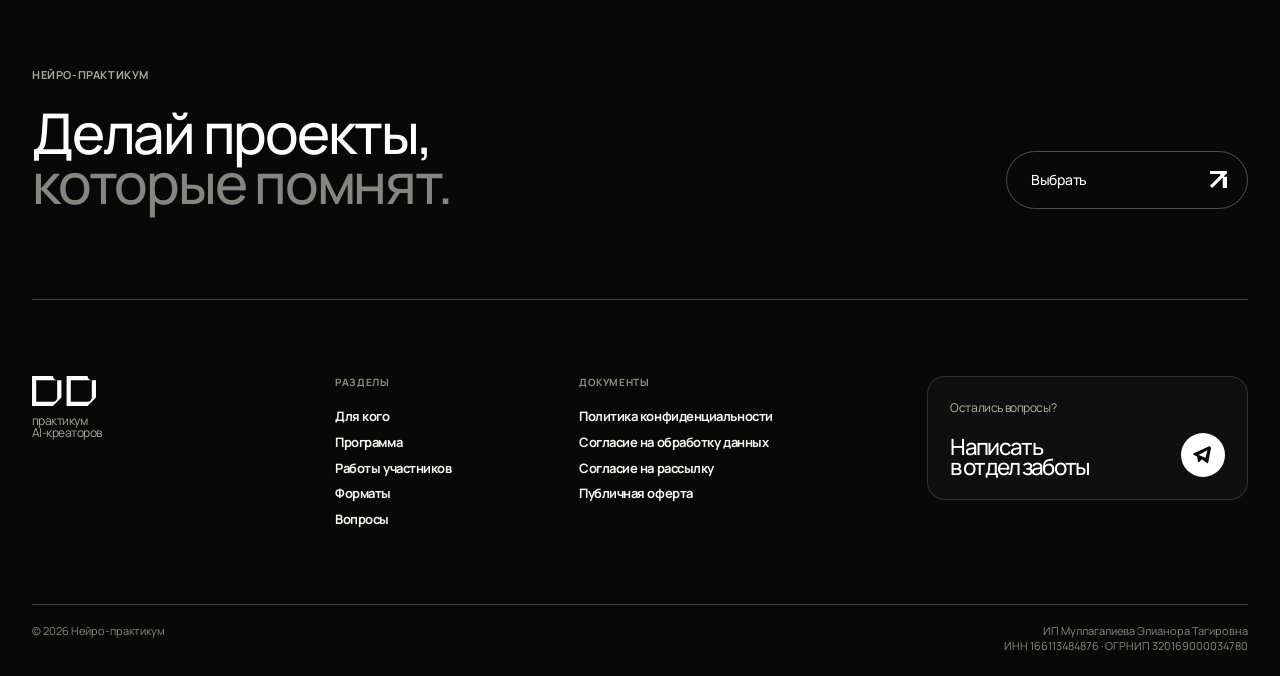
==== commit 6a1815c4: "20+ лекций вместо уроков в шапке и тарифах Единая формулировка на обеих страницах: было «20+ уроков»" ====
--- a/cold.html
+++ b/cold.html
@@ -29,7 +29,7 @@
     <div class="cursor-dot" aria-hidden="true"></div>
     <header class="persistent-chrome" aria-label="Навигация по практикуму">
       <a class="persistent-brand" href="#top" aria-label="Дерзай в дизайн, наверх"><img src="assets/hero/dd-logo.svg" alt="" /><span>практикум<br />AI-креаторов</span></a>
-      <p class="persistent-duration"><span>Длительность:</span><b>20+ уроков</b></p>
+      <p class="persistent-duration"><span>Длительность:</span><b>20+ лекций</b></p>
       <a class="persistent-cta" href="#programme">Записаться</a>
     </header>
     <main id="top">
@@ -40,7 +40,7 @@
             <img src="assets/hero/dd-logo.svg" alt="Дерзай в дизайн" />
             <span>практикум<br />AI-креаторов</span>
           </a>
-          <div class="header-duration"><span>Длительность:</span><strong>20+ уроков</strong></div>
+          <div class="header-duration"><span>Длительность:</span><strong>20+ лекций</strong></div>
           <nav id="primary-nav" aria-label="Главная навигация">
             <a href="#audience">Для кого практикум</a>
             <a href="#programme">Программа</a>
@@ -55,7 +55,7 @@
         </header>
 
         <aside class="mobile-hero-proof" aria-label="Результаты участников">
-          <p class="mobile-duration"><span>Длительность:</span><strong>20+ уроков</strong></p>
+          <p class="mobile-duration"><span>Длительность:</span><strong>20+ лекций</strong></p>
           <div class="mobile-works-proof">
             <div class="mobile-proof-avatars" aria-hidden="true">
               <img src="assets/hero/av/figma-work-01-overlay.jpg" alt="" />
@@ -106,7 +106,7 @@
           <div class="motion-curtain" aria-hidden="true"></div>
           <div class="motion-chrome" aria-hidden="true">
             <div class="motion-brand"><img src="assets/hero/dd-logo.svg" alt="" /><span>практикум<br />AI-креаторов</span></div>
-            <div class="motion-duration"><span>Длительность:</span><b>20+ уроков</b></div>
+            <div class="motion-duration"><span>Длительность:</span><b>20+ лекций</b></div>
             <a href="#top"><span>Записаться</span><svg class="icon icon-arrow" viewBox="0 0 24 24" aria-hidden="true"><path d="M6.5 17.5 17.5 6.5M9 6.5h8.5V15" /></svg></a>
           </div>
 
@@ -338,7 +338,7 @@
               <p class="plan-lead">Для тех, кто хочет собрать портфолио самостоятельно.</p>
             </div>
             <div class="plan-rows">
-              <div class="plan-row"><span>20 уроков</span><b><span class="yes" aria-label="да"><svg viewBox="0 0 16 16" fill="none" aria-hidden="true"><path d="M3 8.5l3.5 3.5L13 4" stroke="currentColor" stroke-width="2" stroke-linecap="round" stroke-linejoin="round"/></svg></span></b></div>
+              <div class="plan-row"><span>20+ лекций</span><b><span class="yes" aria-label="да"><svg viewBox="0 0 16 16" fill="none" aria-hidden="true"><path d="M3 8.5l3.5 3.5L13 4" stroke="currentColor" stroke-width="2" stroke-linecap="round" stroke-linejoin="round"/></svg></span></b></div>
               <div class="plan-row"><span>Работ в портфолио</span><b>5</b></div>
               <div class="plan-row"><span>Доступ</span><b>1 месяц</b></div>
               <div class="plan-row"><span>Материалы и шаблоны</span><b><span class="yes" aria-label="да"><svg viewBox="0 0 16 16" fill="none" aria-hidden="true"><path d="M3 8.5l3.5 3.5L13 4" stroke="currentColor" stroke-width="2" stroke-linecap="round" stroke-linejoin="round"/></svg></span></b></div>
@@ -359,7 +359,7 @@
               <p class="plan-lead">Для тех, кому нужно комьюнити и подробные разборы проектов.</p>
             </div>
             <div class="plan-rows">
-              <div class="plan-row"><span>20 уроков</span><b><span class="yes" aria-label="да"><svg viewBox="0 0 16 16" fill="none" aria-hidden="true"><path d="M3 8.5l3.5 3.5L13 4" stroke="currentColor" stroke-width="2" stroke-linecap="round" stroke-linejoin="round"/></svg></span></b></div>
+              <div class="plan-row"><span>20+ лекций</span><b><span class="yes" aria-label="да"><svg viewBox="0 0 16 16" fill="none" aria-hidden="true"><path d="M3 8.5l3.5 3.5L13 4" stroke="currentColor" stroke-width="2" stroke-linecap="round" stroke-linejoin="round"/></svg></span></b></div>
               <div class="plan-row"><span>Работ в портфолио</span><b>5</b></div>
               <div class="plan-row"><span>Доступ</span><b>6 месяцев</b></div>
               <div class="plan-row"><span>Материалы и шаблоны</span><b><span class="yes" aria-label="да"><svg viewBox="0 0 16 16" fill="none" aria-hidden="true"><path d="M3 8.5l3.5 3.5L13 4" stroke="currentColor" stroke-width="2" stroke-linecap="round" stroke-linejoin="round"/></svg></span></b></div>
@@ -380,7 +380,7 @@
               <p class="plan-lead">Для тех, кому нужно личное сопровождение и безлимитная поддержка от Элианоры по всем вопросам, включая реальные проекты.</p>
             </div>
             <div class="plan-rows">
-              <div class="plan-row"><span>20 уроков</span><b><span class="yes" aria-label="да"><svg viewBox="0 0 16 16" fill="none" aria-hidden="true"><path d="M3 8.5l3.5 3.5L13 4" stroke="currentColor" stroke-width="2" stroke-linecap="round" stroke-linejoin="round"/></svg></span></b></div>
+              <div class="plan-row"><span>20+ лекций</span><b><span class="yes" aria-label="да"><svg viewBox="0 0 16 16" fill="none" aria-hidden="true"><path d="M3 8.5l3.5 3.5L13 4" stroke="currentColor" stroke-width="2" stroke-linecap="round" stroke-linejoin="round"/></svg></span></b></div>
               <div class="plan-row"><span>Работ в портфолио</span><b>5</b></div>
               <div class="plan-row"><span>Доступ</span><b>1 год</b></div>
               <div class="plan-row"><span>Материалы и шаблоны</span><b><span class="yes" aria-label="да"><svg viewBox="0 0 16 16" fill="none" aria-hidden="true"><path d="M3 8.5l3.5 3.5L13 4" stroke="currentColor" stroke-width="2" stroke-linecap="round" stroke-linejoin="round"/></svg></span></b></div>
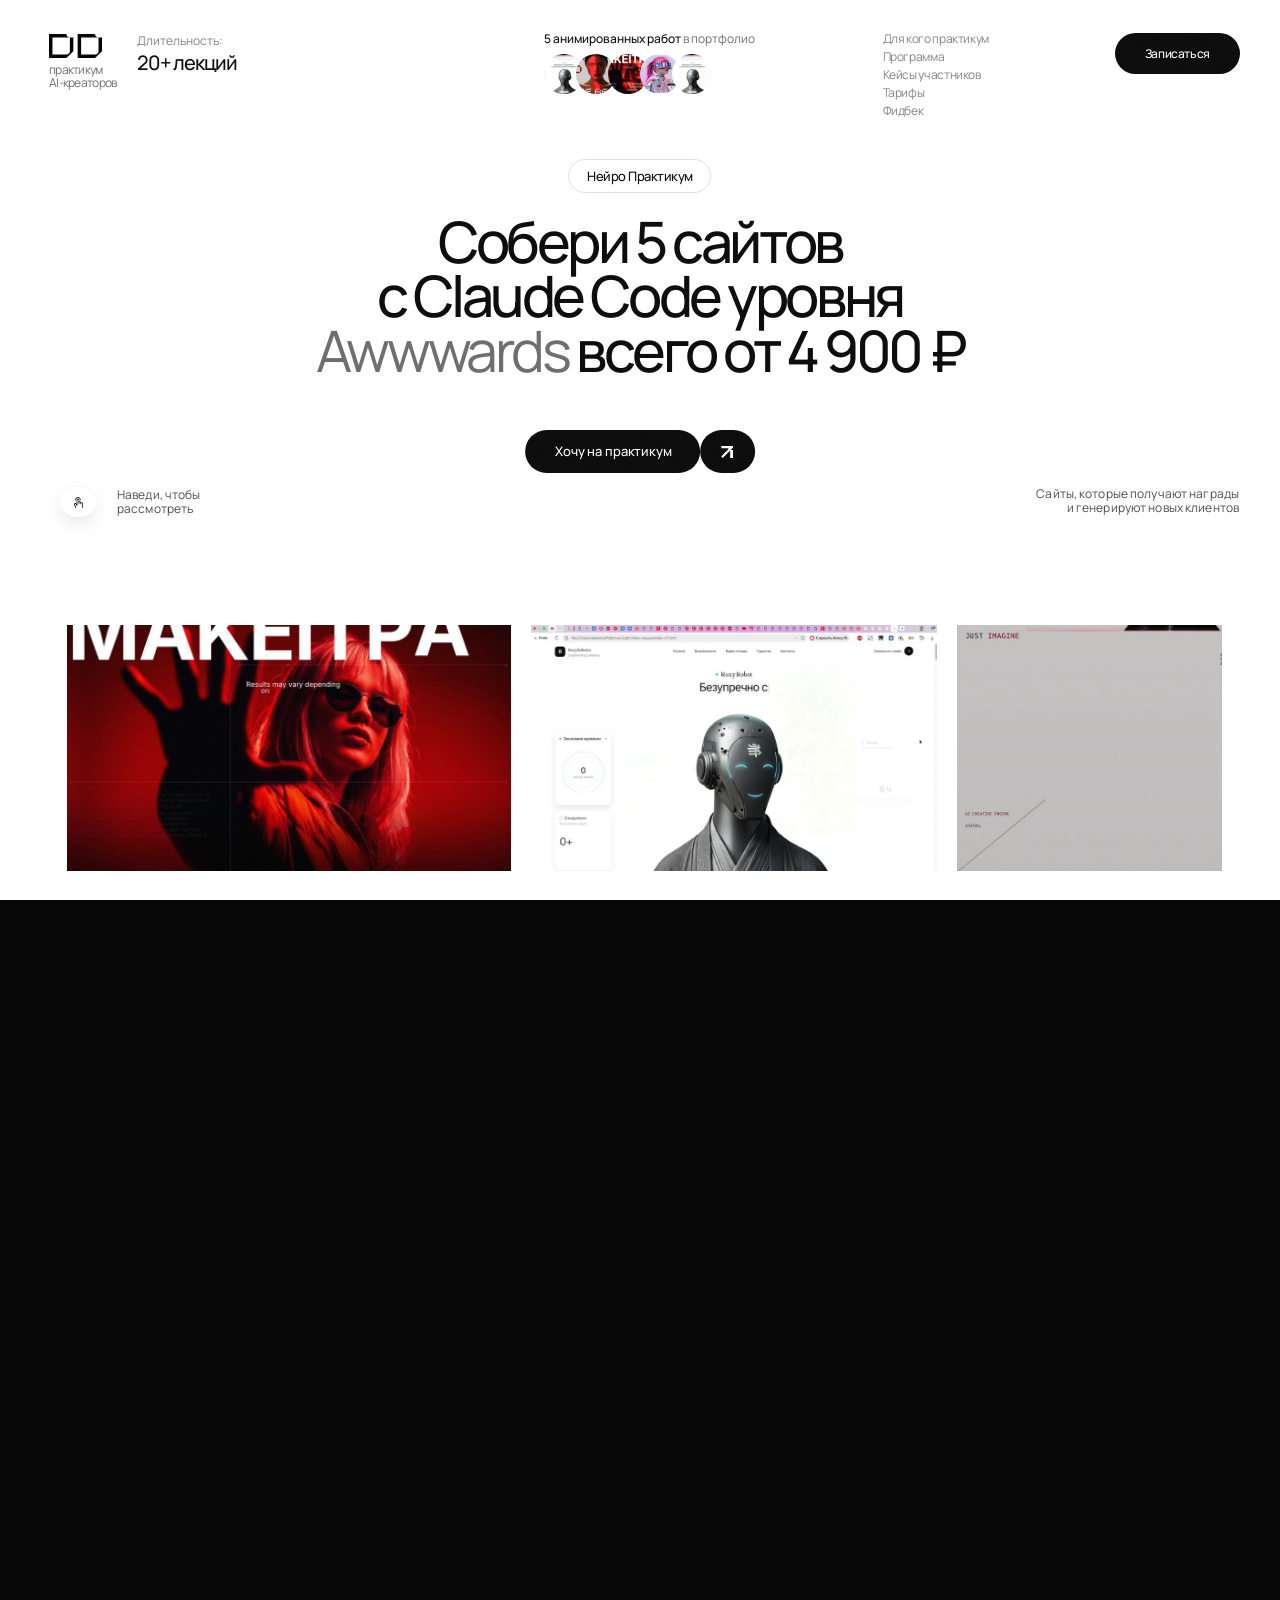
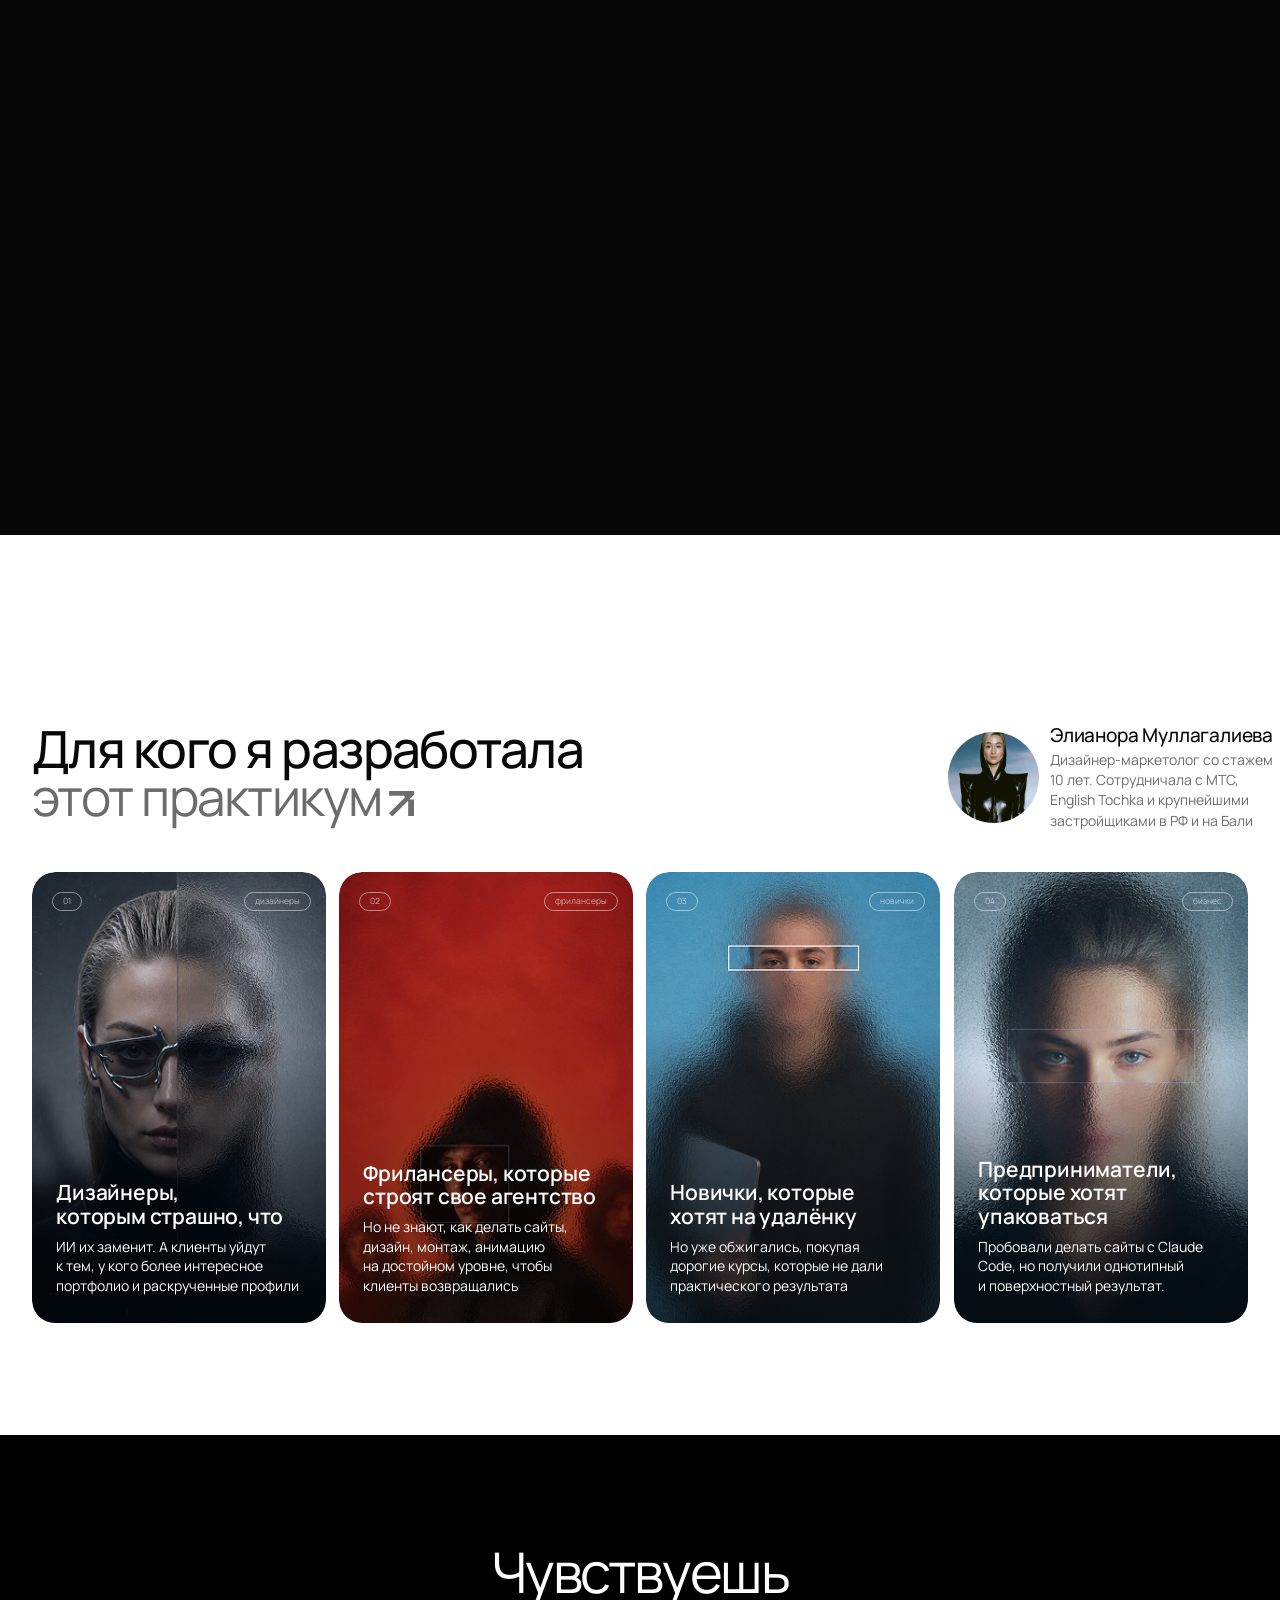
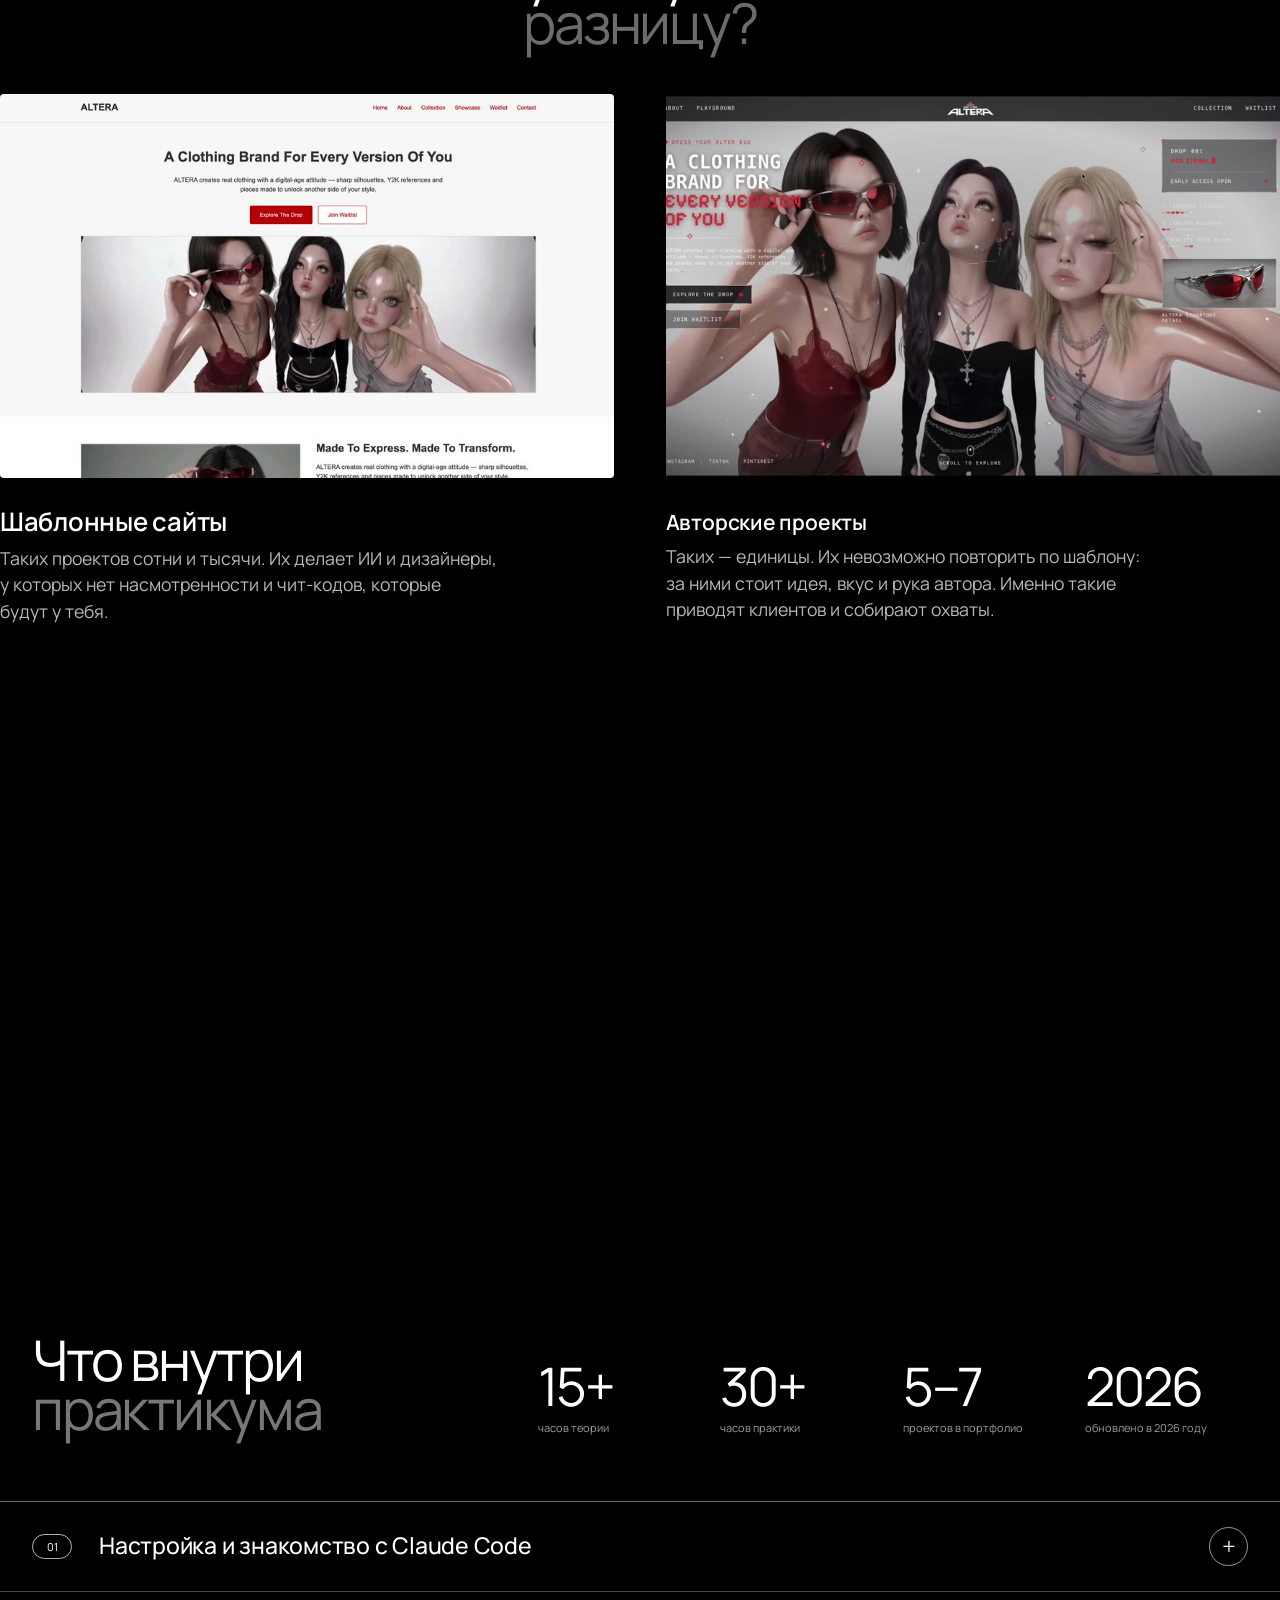
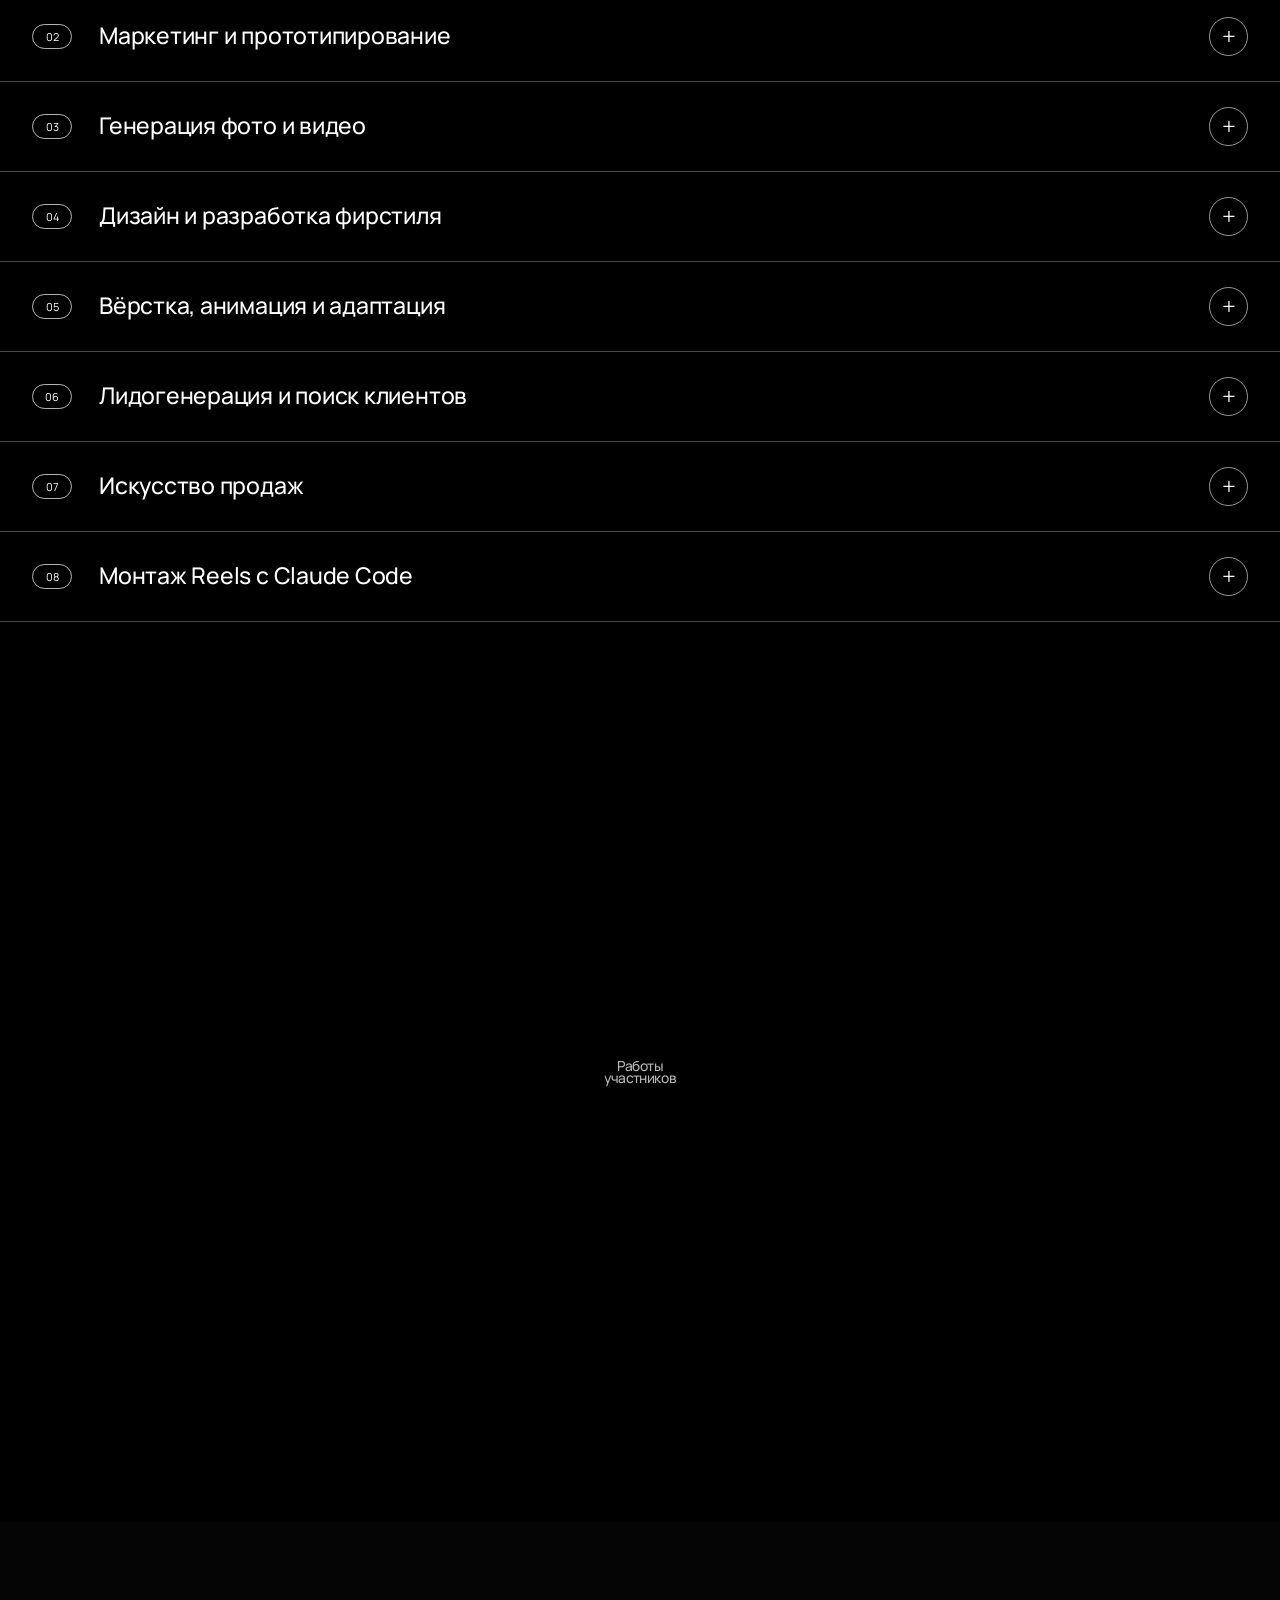
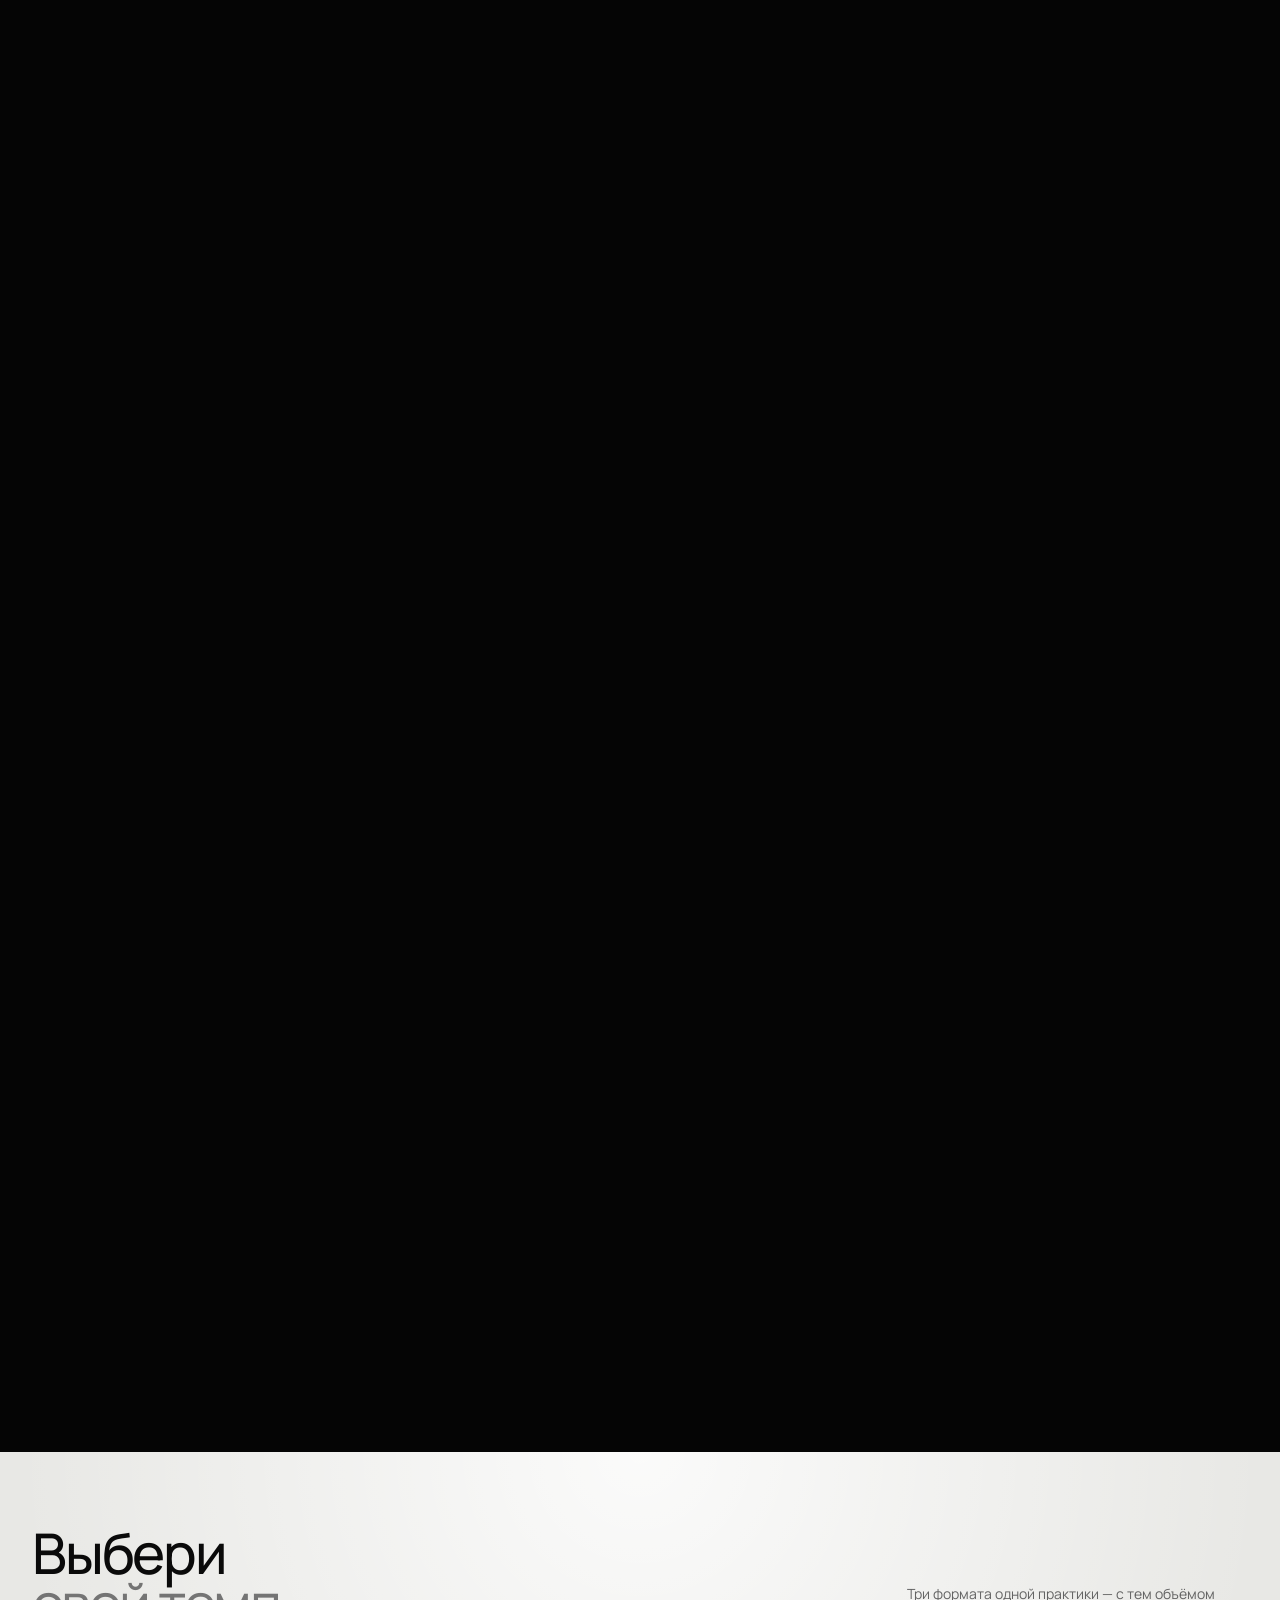
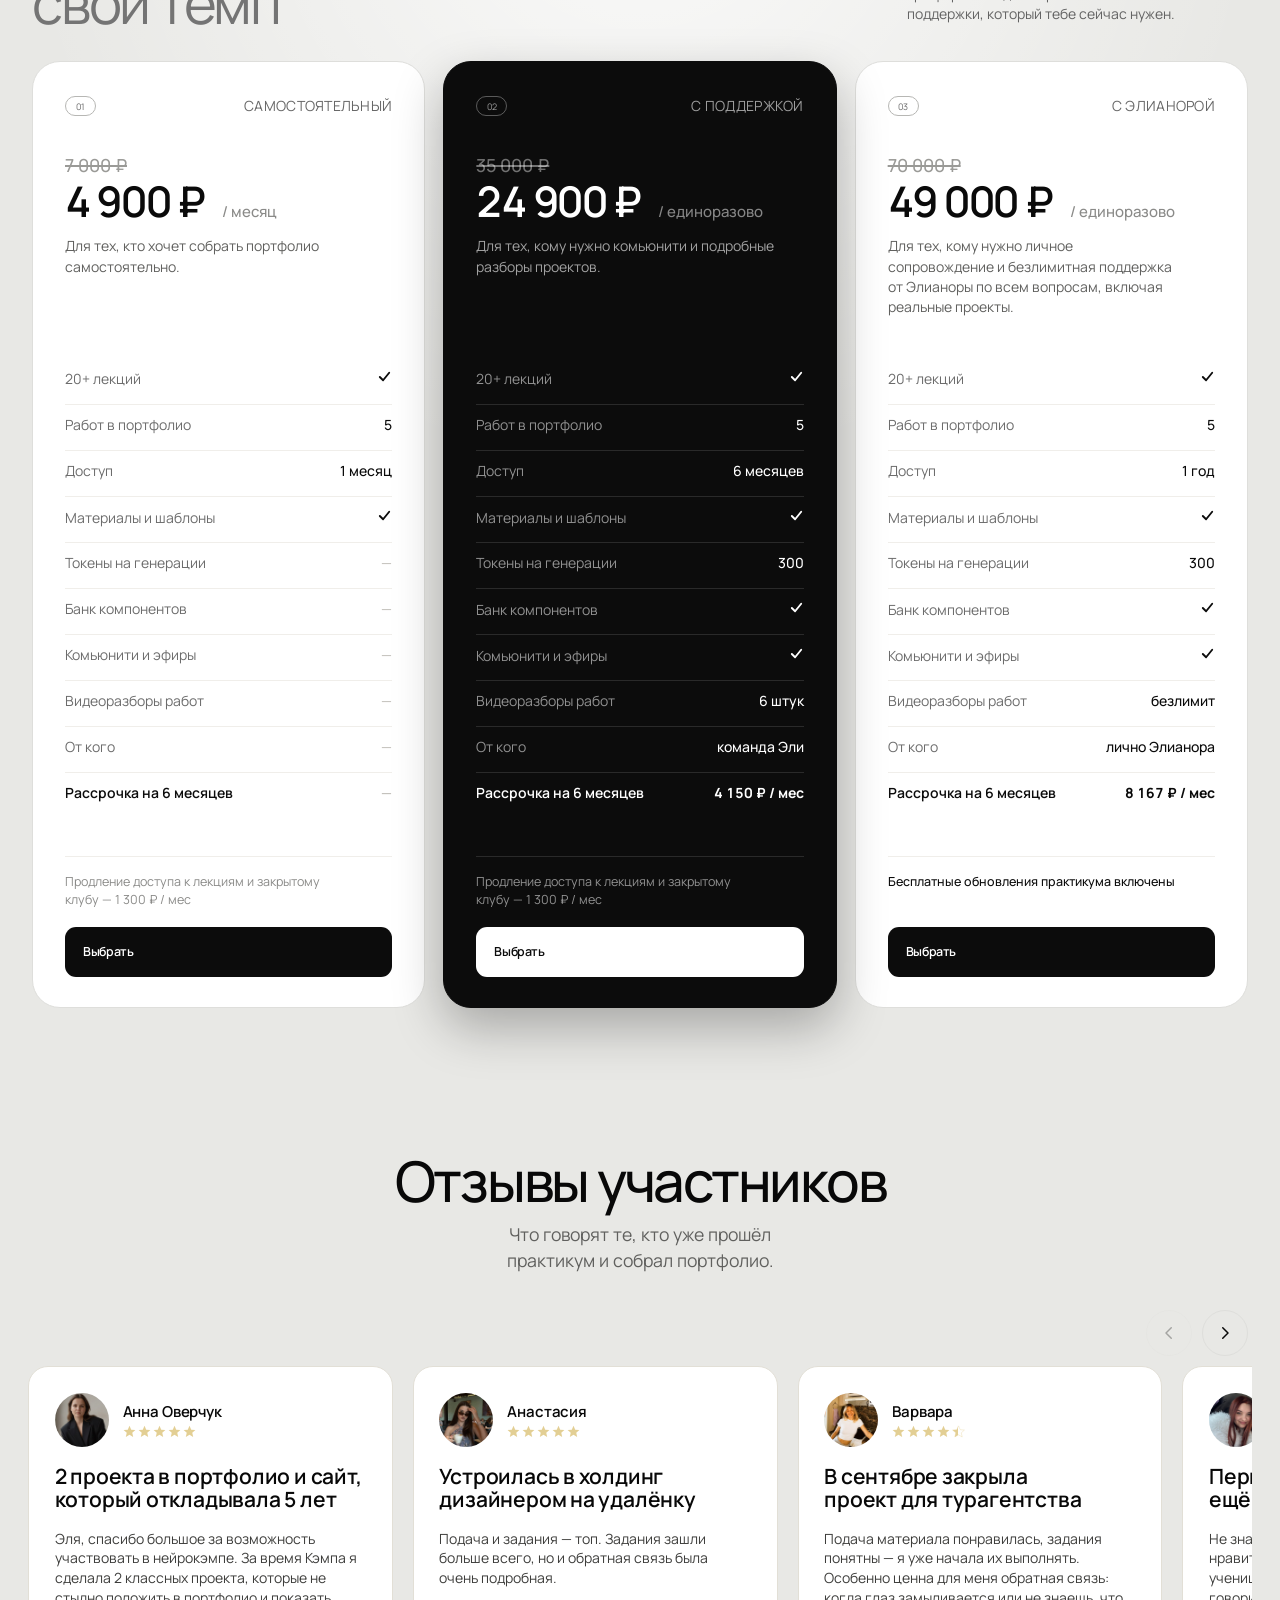
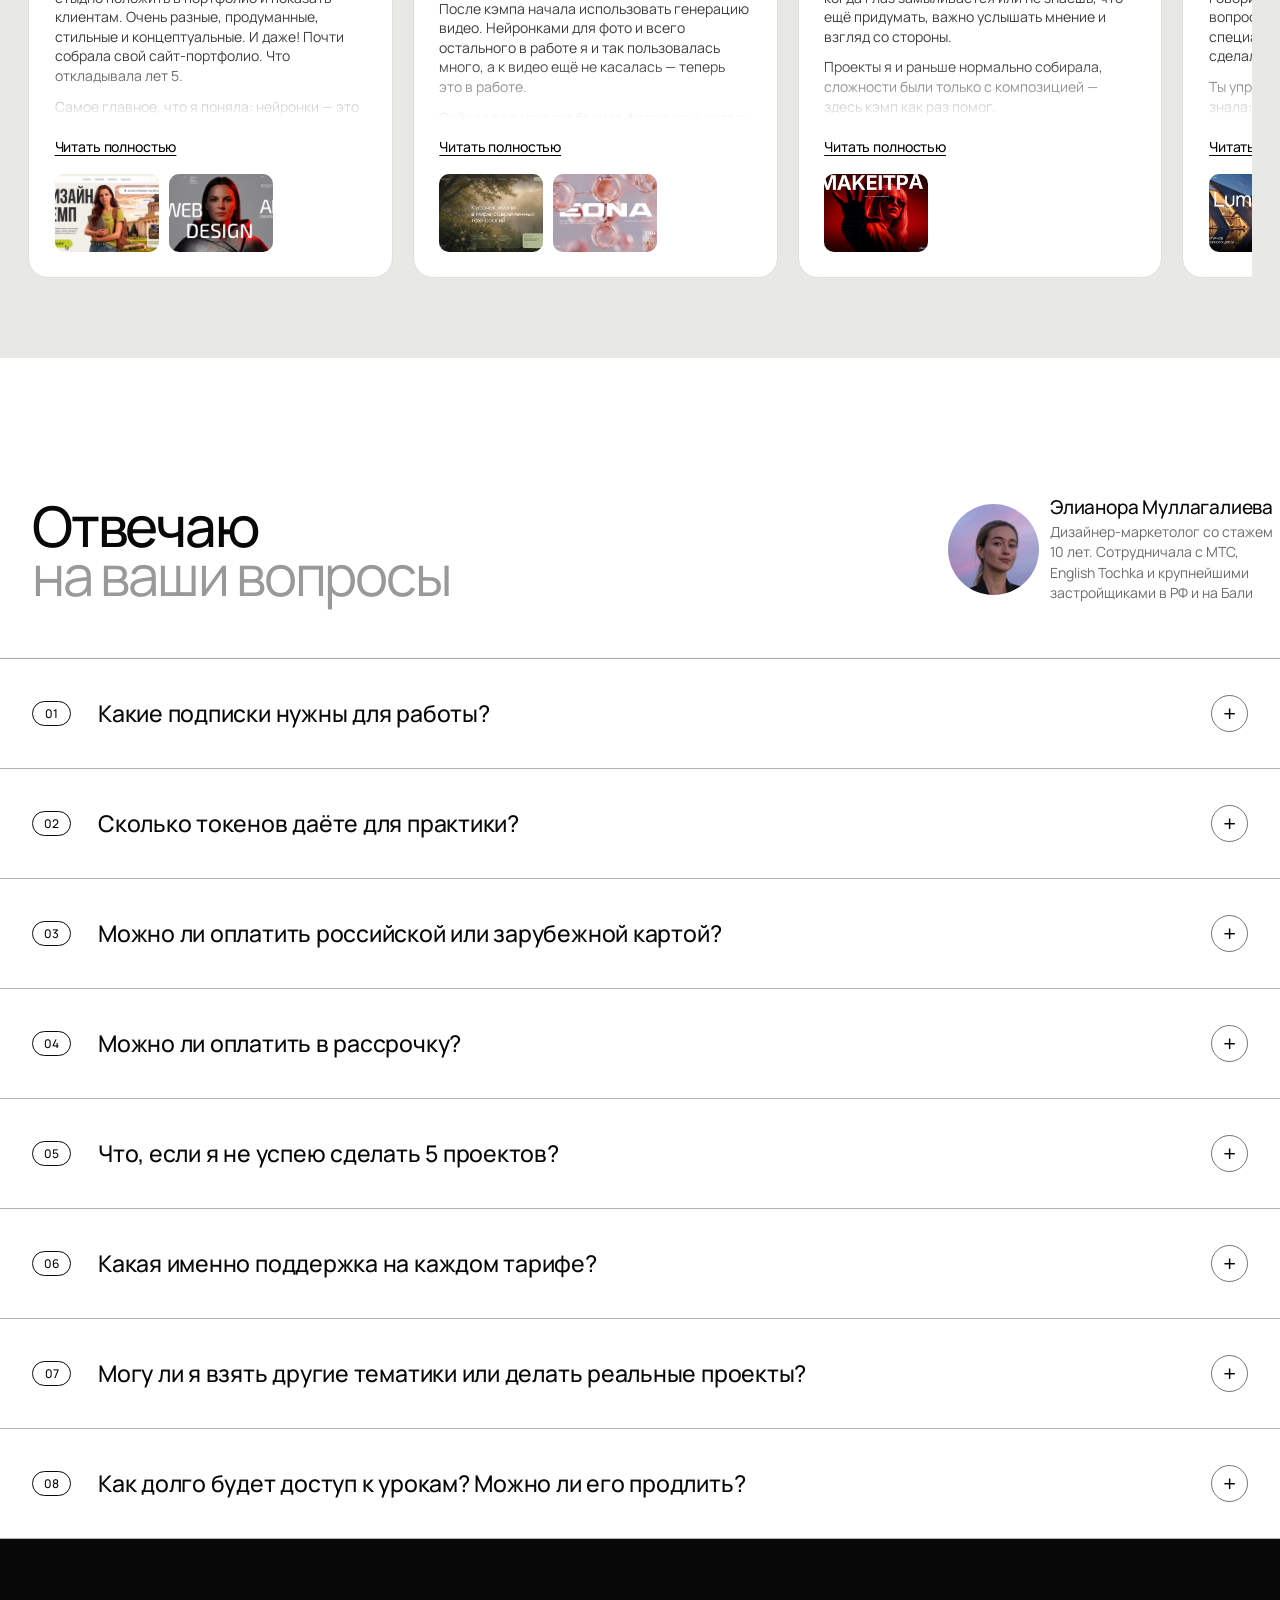
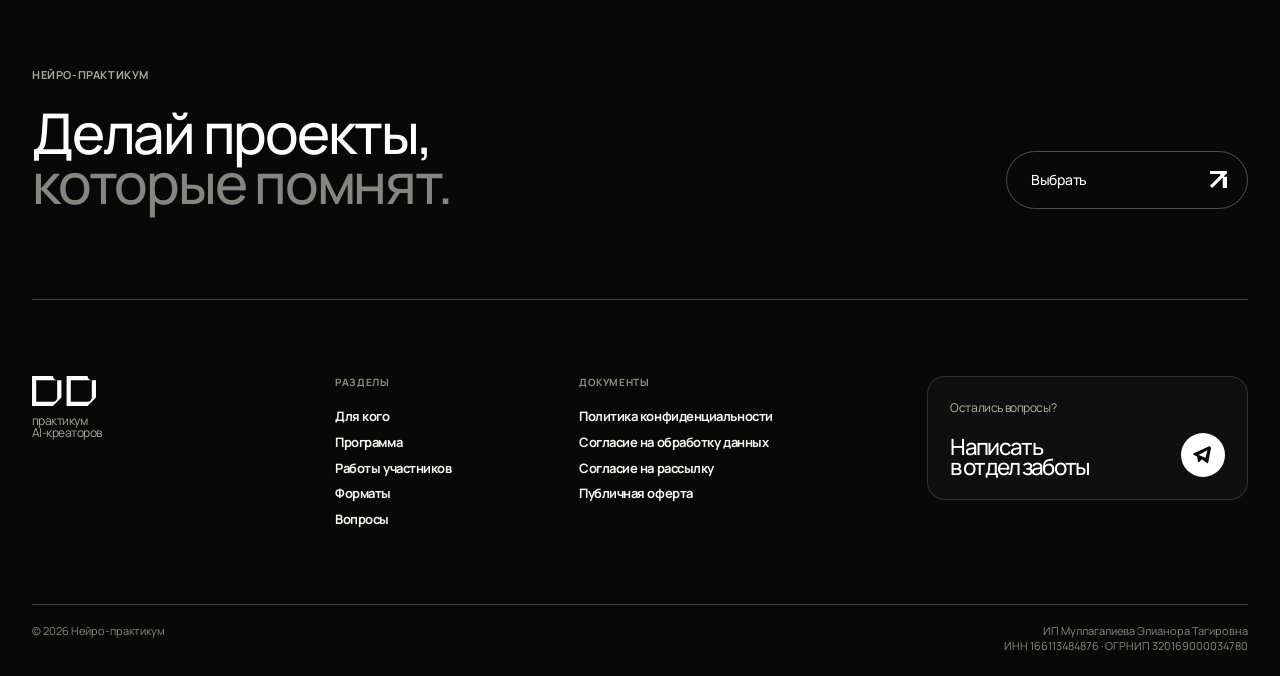
==== commit 4421edff: "Захват лида перед оплатой: модалка с телеграмом Клик по «Выбрать» открывает окно: поле телеграма + 3" ====
--- a/cold.html
+++ b/cold.html
@@ -662,6 +662,33 @@
       <img class="lightbox-image" data-lightbox-image src="" alt="" />
       <video class="lightbox-video" data-lightbox-video controls autoplay loop playsinline hidden></video>
     </div>
+  
+    <!-- ── МОДАЛКА ЗАХВАТА ЛИДА ПЕРЕД ОПЛАТОЙ ── -->
+    <div class="lead-modal" data-lead-modal hidden>
+      <div class="lead-modal-overlay" data-lead-close></div>
+      <div class="lead-modal-box" role="dialog" aria-modal="true" aria-labelledby="lead-modal-title">
+        <button type="button" class="lead-modal-x" data-lead-close aria-label="Закрыть">
+          <svg viewBox="0 0 24 24" fill="none" aria-hidden="true"><path d="M6 6l12 12M18 6L6 18" stroke="currentColor" stroke-width="2" stroke-linecap="round"/></svg>
+        </button>
+        <p class="lead-modal-kicker" data-lead-tariff>Тариф</p>
+        <h3 id="lead-modal-title" class="lead-modal-title">Оставь телеграм<br />для связи</h3>
+        <p class="lead-modal-lead">Напишу тебе лично, помогу с выбором и оплатой. После отправки откроется страница оплаты.</p>
+        <form class="lead-modal-form" data-lead-form novalidate>
+          <label class="lead-modal-field">
+            <span>Твой Telegram</span>
+            <input type="text" name="tg" placeholder="@username" autocomplete="off" inputmode="text" required />
+          </label>
+          <div class="lead-modal-consent">
+            <label><input type="checkbox" name="c1" required /><span>Соглашаюсь с&nbsp;<a href="https://derzayvdesign.com/politicaprivacy" target="_blank" rel="noopener">Политикой конфиденциальности</a></span></label>
+            <label><input type="checkbox" name="c2" required /><span>Соглашаюсь <a href="https://derzayvdesign.com/soglasierassilka" target="_blank" rel="noopener">получать информационные и&nbsp;рекламные сообщения</a> (рассылки в&nbsp;Telegram, email и&nbsp;других каналах)</span></label>
+            <label><input type="checkbox" name="c3" required /><span>Я&nbsp;согласен(а) на&nbsp;<a href="https://derzayvdesign.com/soglasienaobraborku" target="_blank" rel="noopener">обработку моих персональных данных</a>. С&nbsp;Политикой обработки персональных данных ознакомлен(а)</span></label>
+          </div>
+          <button type="submit" class="lead-modal-submit" data-lead-submit disabled>Перейти к оплате</button>
+          <p class="lead-modal-status" data-lead-status></p>
+        </form>
+      </div>
+    </div>
+
     <script src="script.js"></script>
   </body>
 </html>
--- a/cold.css
+++ b/cold.css
@@ -498,3 +498,128 @@
   .plan-rows { margin:18px 0; }
   .plan-row { min-height:0; }
 }
+
+/* ============================================================
+   МОДАЛКА ЗАХВАТА ЛИДА ПЕРЕД ОПЛАТОЙ
+   Клик по «Выбрать» открывает окно с одним полем (телеграм) и
+   согласиями. Заявка уходит в Telegram-бота, затем — редирект
+   на оплату. Так ловим контакт даже тех, кто не оплатит сразу.
+   ============================================================ */
+.lead-modal {
+  position: fixed; inset: 0; z-index: 1000;
+  display: grid; place-items: center;
+  padding: 20px;
+}
+.lead-modal[hidden] { display: none; }
+.lead-modal-overlay {
+  position: absolute; inset: 0;
+  background: rgba(10,10,10,.55);
+  backdrop-filter: blur(3px);
+  animation: leadFade .2s ease;
+}
+.lead-modal-box {
+  position: relative; z-index: 1;
+  color: #0c0c0c;
+  width: min(100%, 440px);
+  max-height: 92vh; overflow-y: auto;
+  padding: 34px 32px 30px;
+  background: #fff; border-radius: 24px;
+  box-shadow: 0 30px 80px rgba(0,0,0,.32);
+  animation: leadPop .26s cubic-bezier(.22,1,.36,1);
+}
+@keyframes leadFade { from { opacity: 0; } }
+@keyframes leadPop { from { opacity: 0; transform: translateY(16px) scale(.98); } }
+
+.lead-modal-x {
+  position: absolute; top: 16px; right: 16px;
+  display: grid; width: 34px; height: 34px; place-items: center;
+  border: 0; border-radius: 50%;
+  background: #f2f0ec; color: #0c0c0c; cursor: pointer;
+  transition: background .2s ease;
+}
+.lead-modal-x:hover { background: #e6e3dd; }
+.lead-modal-x svg { width: 16px; height: 16px; }
+
+.lead-modal-kicker {
+  margin: 0 0 8px;
+  color: #8a8a88; font-size: 11px; font-weight: 600;
+  letter-spacing: .08em; text-transform: uppercase;
+}
+.lead-modal-title {
+  margin: 0 0 10px;
+  color: #0c0c0c;
+  font-size: 26px; font-weight: 600; line-height: 1.08; letter-spacing: -.02em;
+}
+.lead-modal-lead {
+  margin: 0 0 22px;
+  color: #60605e; font-size: 14px; line-height: 1.45;
+}
+
+.lead-modal-field { display: block; margin-bottom: 18px; }
+.lead-modal-field span {
+  display: block; margin-bottom: 7px;
+  font-size: 13px; font-weight: 500; color: #3d3d3b;
+}
+.lead-modal-field input {
+  width: 100%; box-sizing: border-box;
+  padding: 14px 16px;
+  border: 1px solid #dcdad5; border-radius: 12px;
+  background: #fafaf8; color: #0c0c0c;
+  font-size: 16px; font-family: inherit;
+  transition: border-color .18s ease, background .18s ease;
+}
+.lead-modal-field input:focus {
+  outline: none; border-color: #0c0c0c; background: #fff;
+}
+
+.lead-modal-consent { display: grid; gap: 11px; margin-bottom: 14px; }
+.lead-modal-consent label {
+  display: grid; grid-template-columns: auto 1fr; gap: 10px;
+  align-items: start; cursor: pointer;
+}
+.lead-modal-consent input {
+  width: 17px; height: 17px; margin: 1px 0 0; flex-shrink: 0;
+  accent-color: #0c0c0c; cursor: pointer;
+}
+.lead-modal-consent span {
+  color: #6c6c6a; font-size: 11.5px; line-height: 1.38;
+}
+
+.lead-modal-consent a {
+  color: #0c0c0c; text-decoration: underline; text-underline-offset: 2px;
+  text-decoration-thickness: 1px;
+}
+.lead-modal-consent a:hover { color: #c82525; }
+
+.lead-modal-links {
+  display: flex; flex-wrap: wrap; gap: 4px 14px;
+  margin-bottom: 20px;
+}
+.lead-modal-links a {
+  color: #9a9a97; font-size: 10.5px; text-decoration: underline;
+  text-underline-offset: 2px;
+}
+.lead-modal-links a:hover { color: #0c0c0c; }
+
+.lead-modal-submit {
+  width: 100%; padding: 15px;
+  border: 0; border-radius: 12px;
+  background: #0c0c0c; color: #fff;
+  font-size: 15px; font-weight: 600; font-family: inherit;
+  cursor: pointer;
+  transition: background .2s ease, opacity .2s ease;
+}
+.lead-modal-submit:hover:not(:disabled) { background: #c82525; }
+.lead-modal-submit:disabled { opacity: .4; cursor: not-allowed; }
+
+.lead-modal-status {
+  margin: 12px 0 0; min-height: 18px;
+  font-size: 13px; line-height: 1.4; text-align: center;
+}
+.lead-modal-status.is-error { color: #c82525; }
+.lead-modal-status.is-ok { color: #2f6b4a; }
+
+@media (max-width: 480px) {
+  .lead-modal-box { padding: 28px 22px 24px; border-radius: 20px; }
+  .lead-modal-title { font-size: 23px; }
+}
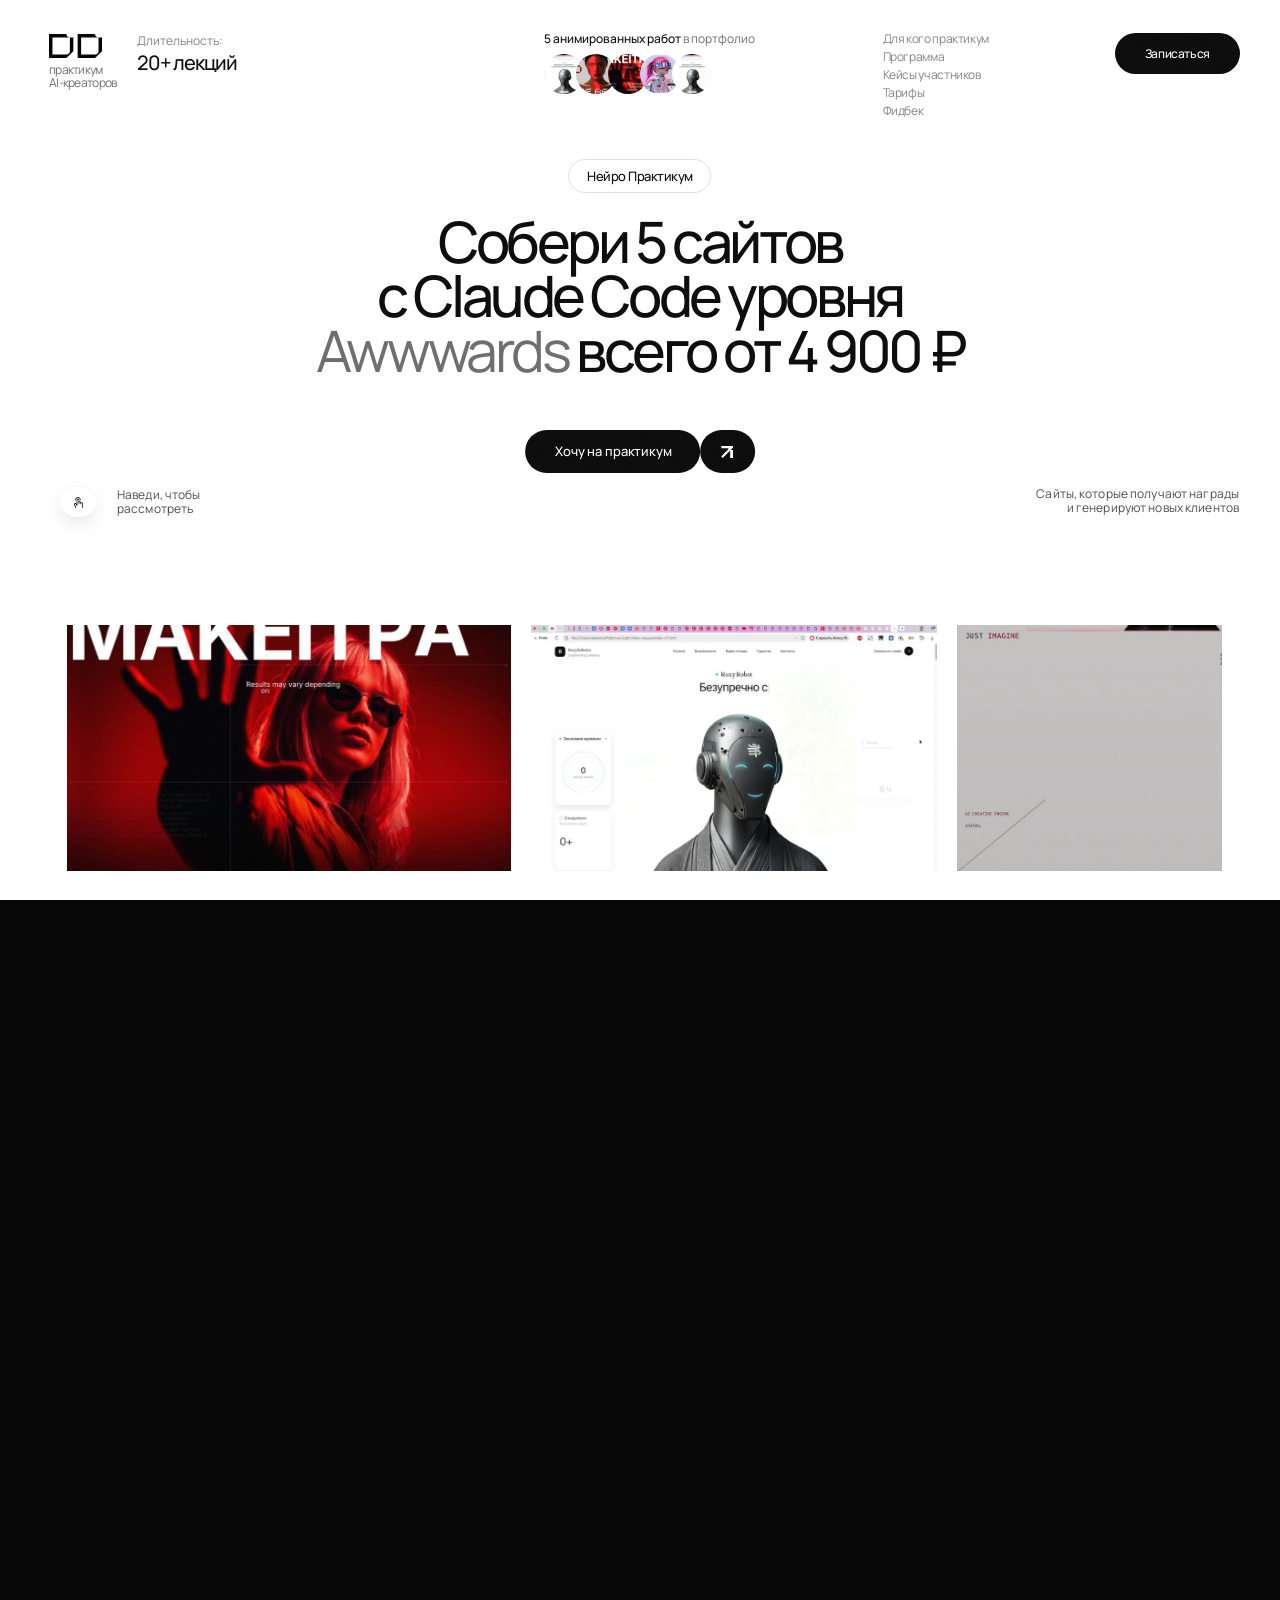
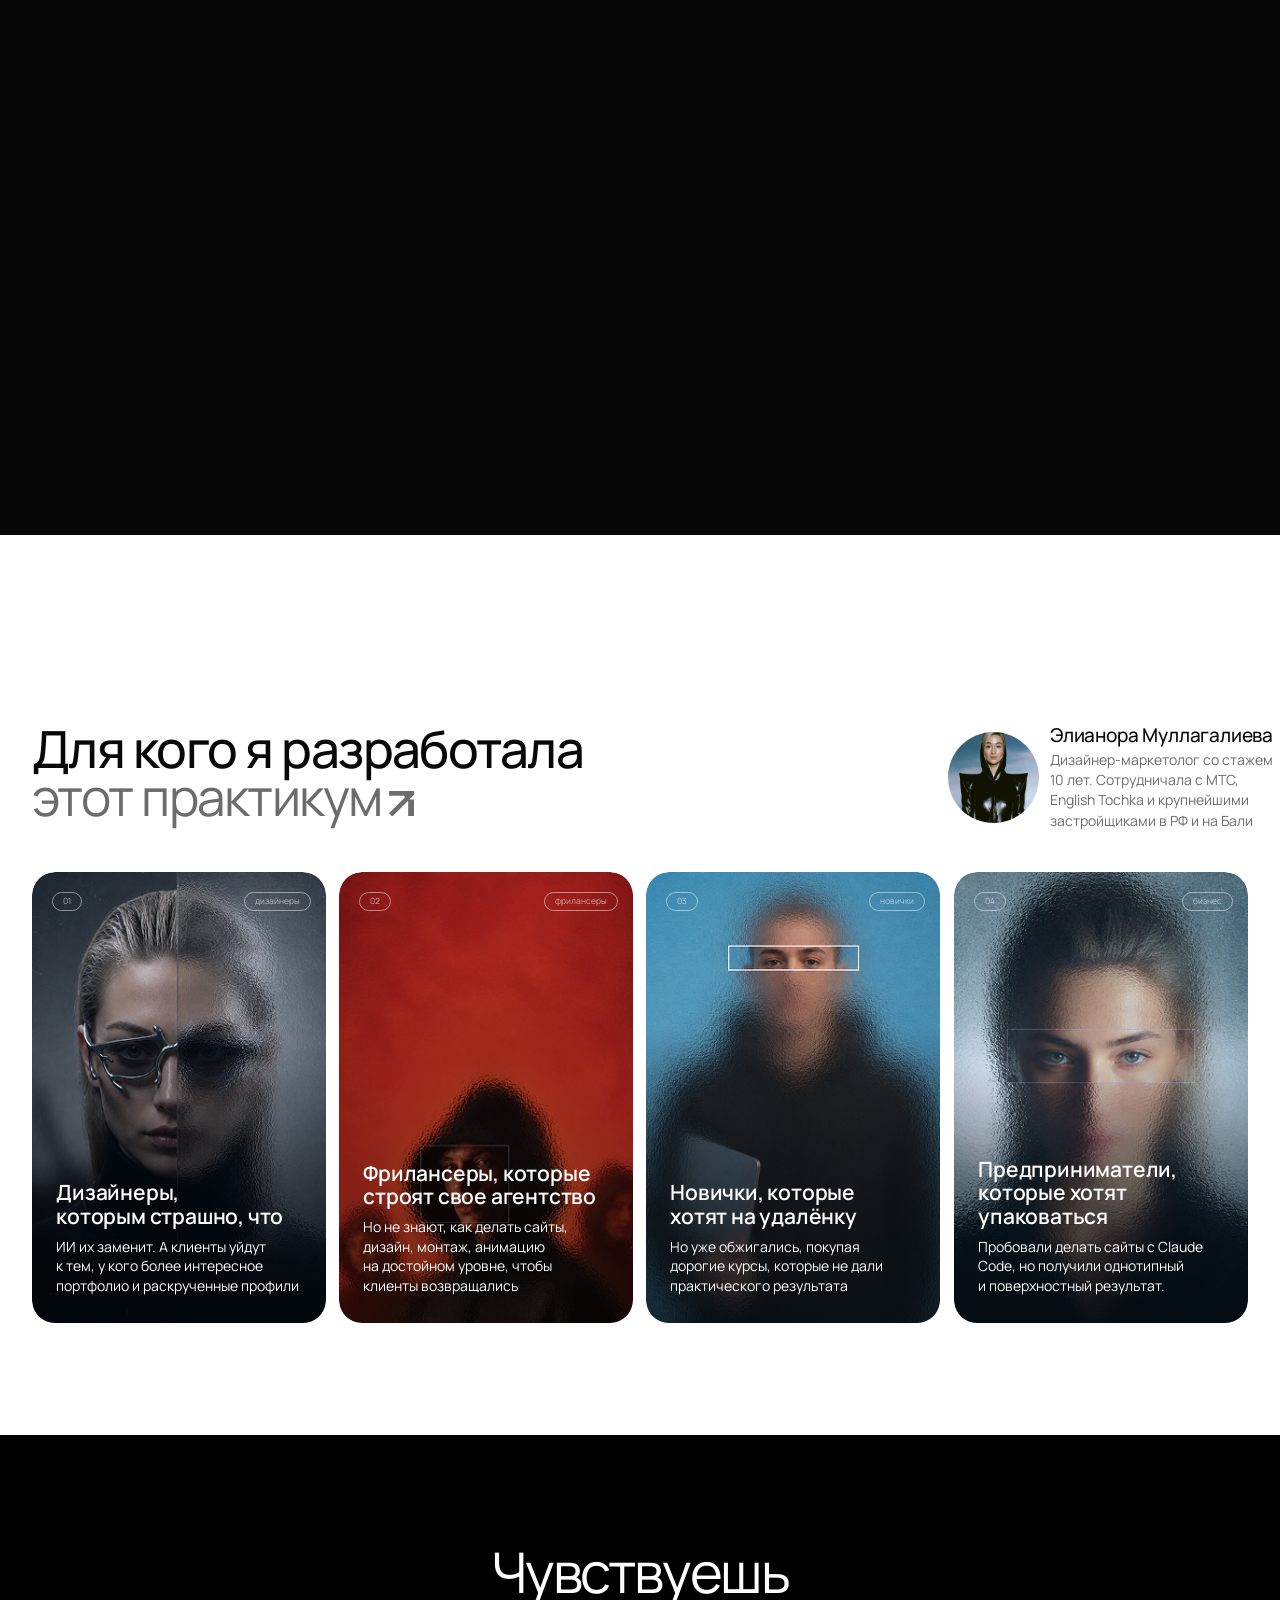
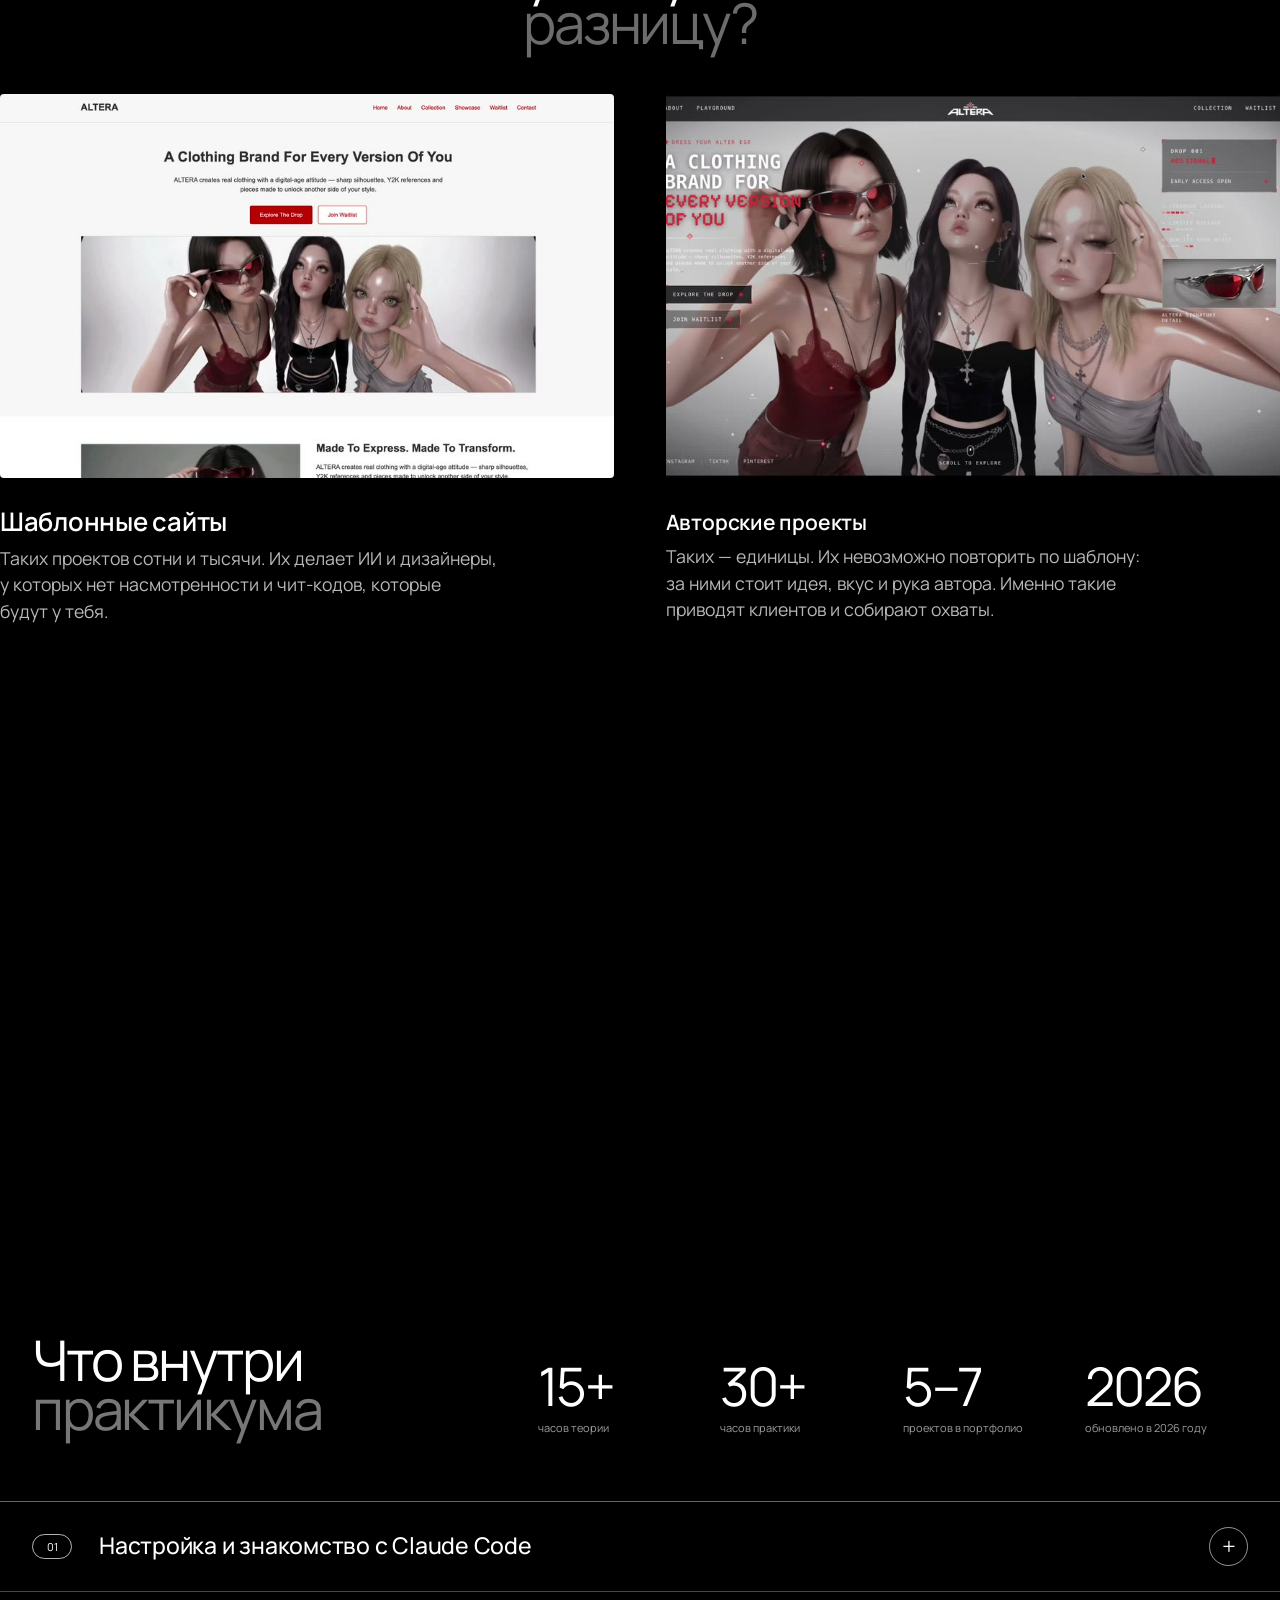
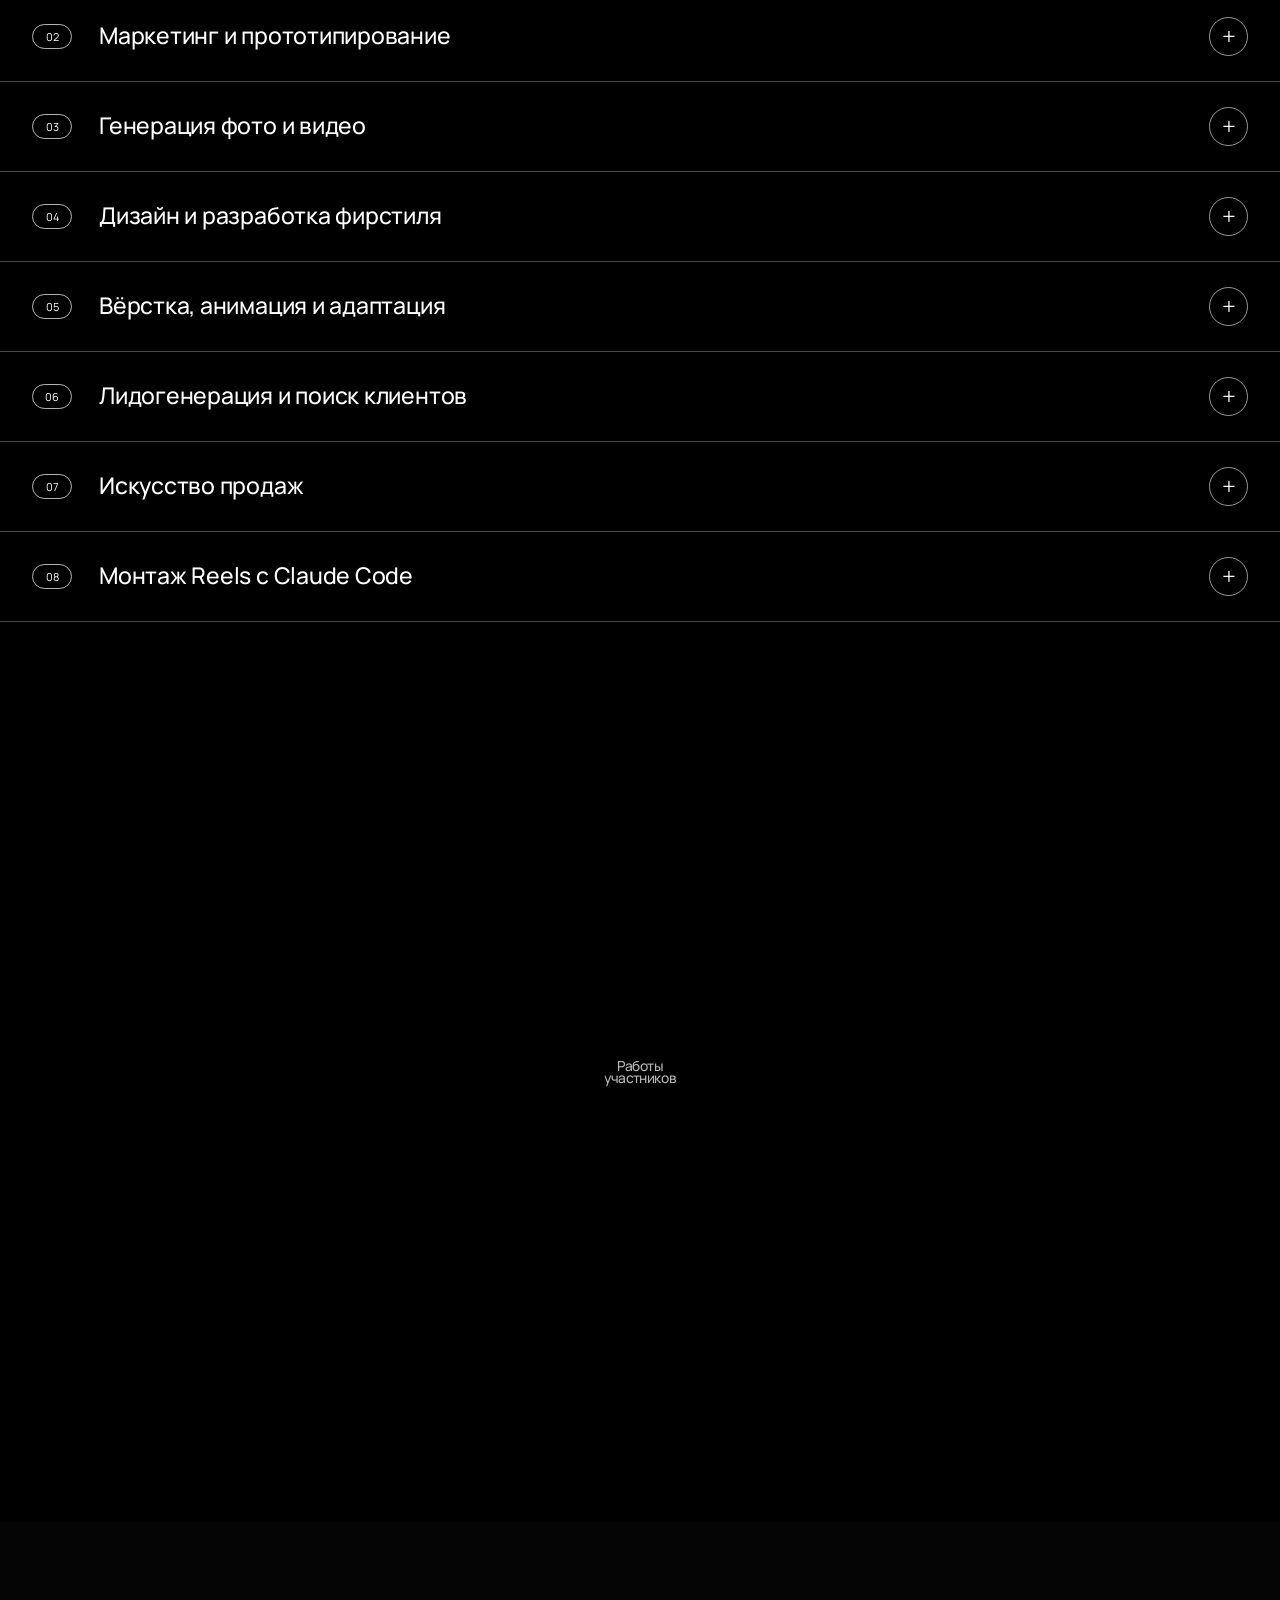
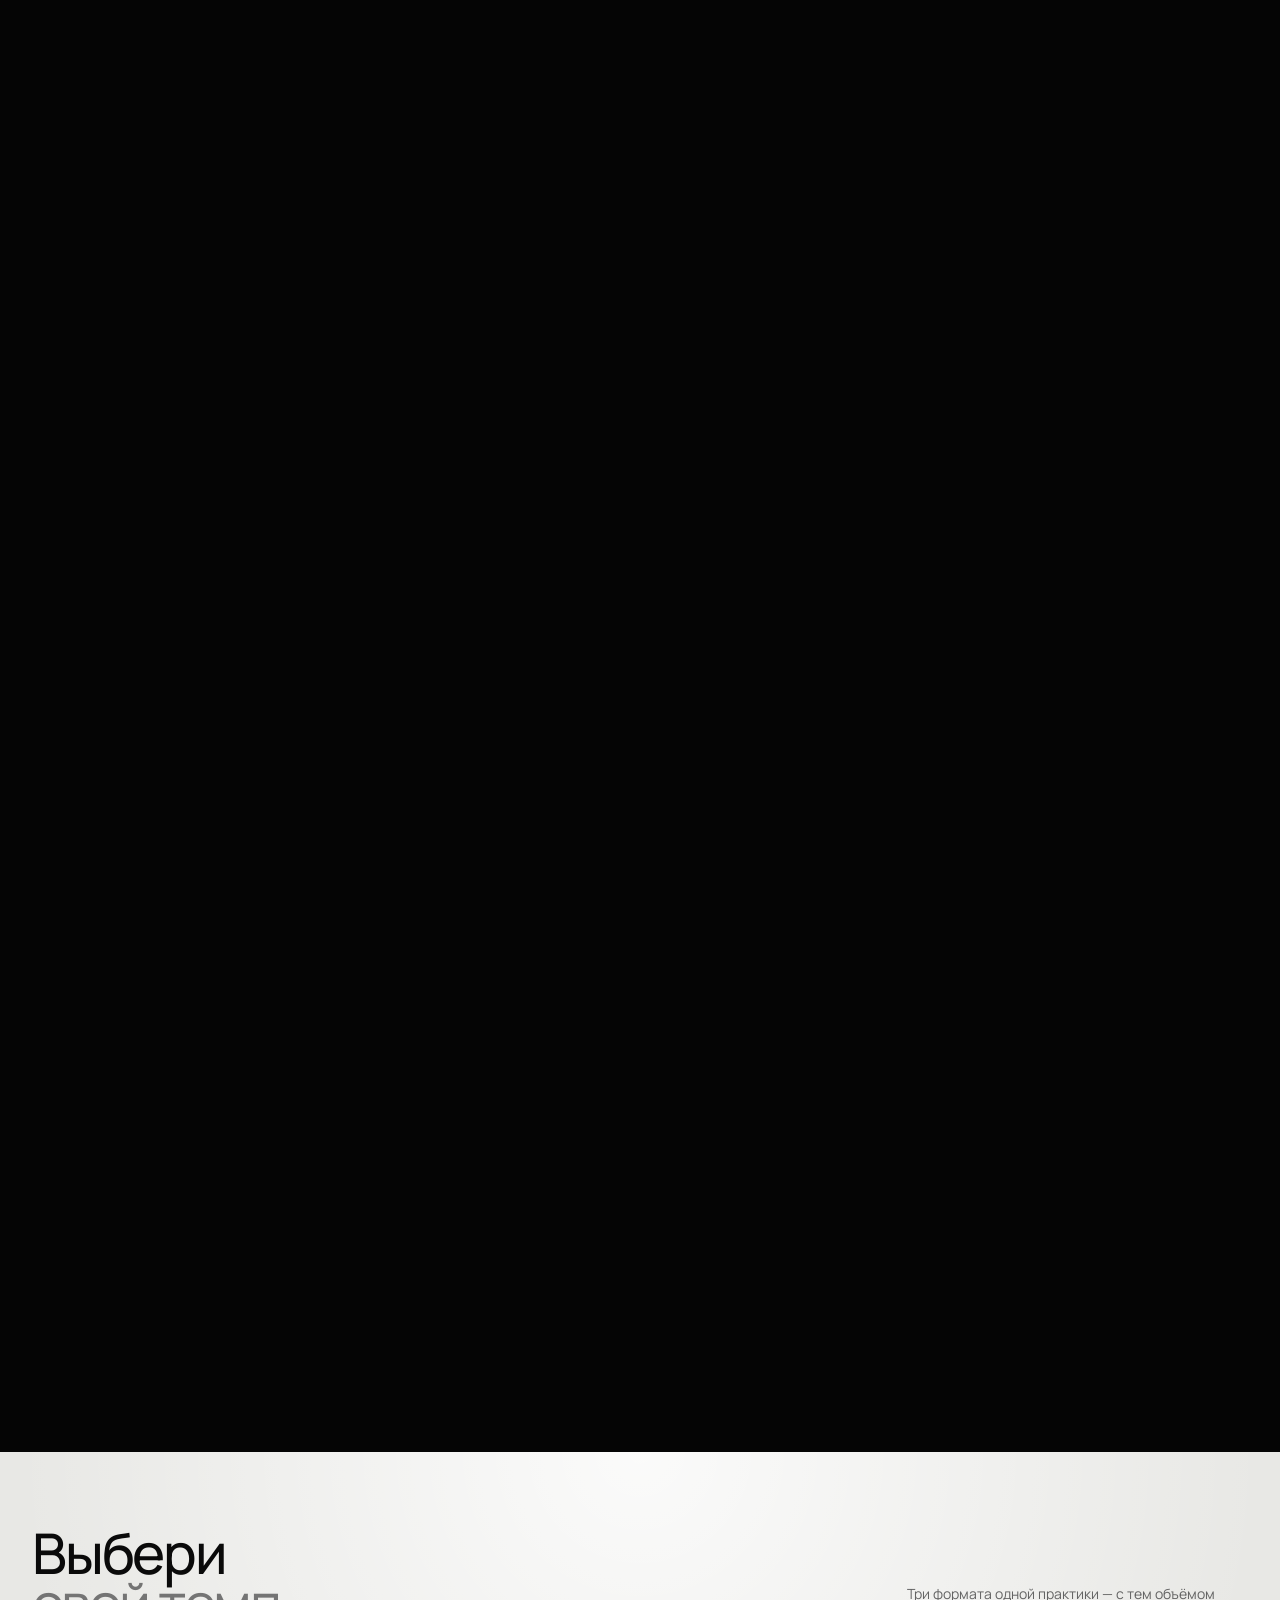
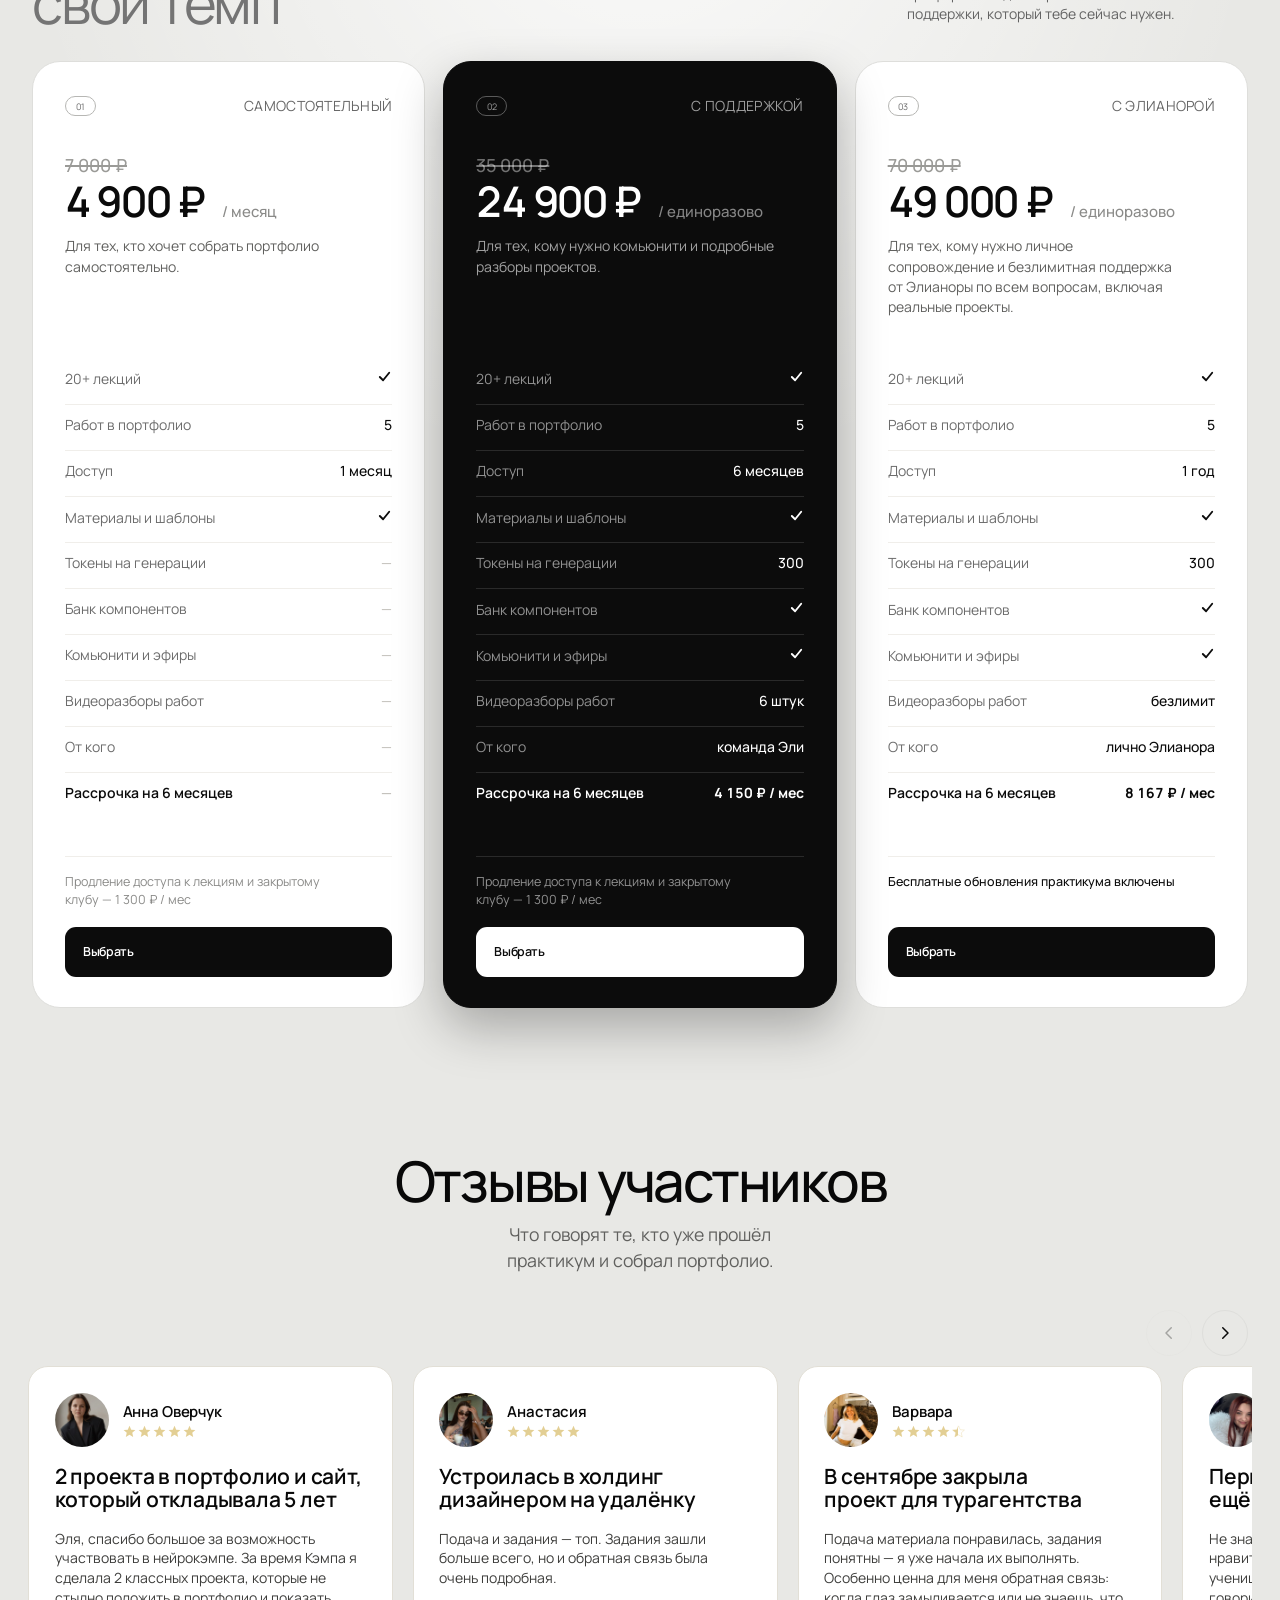
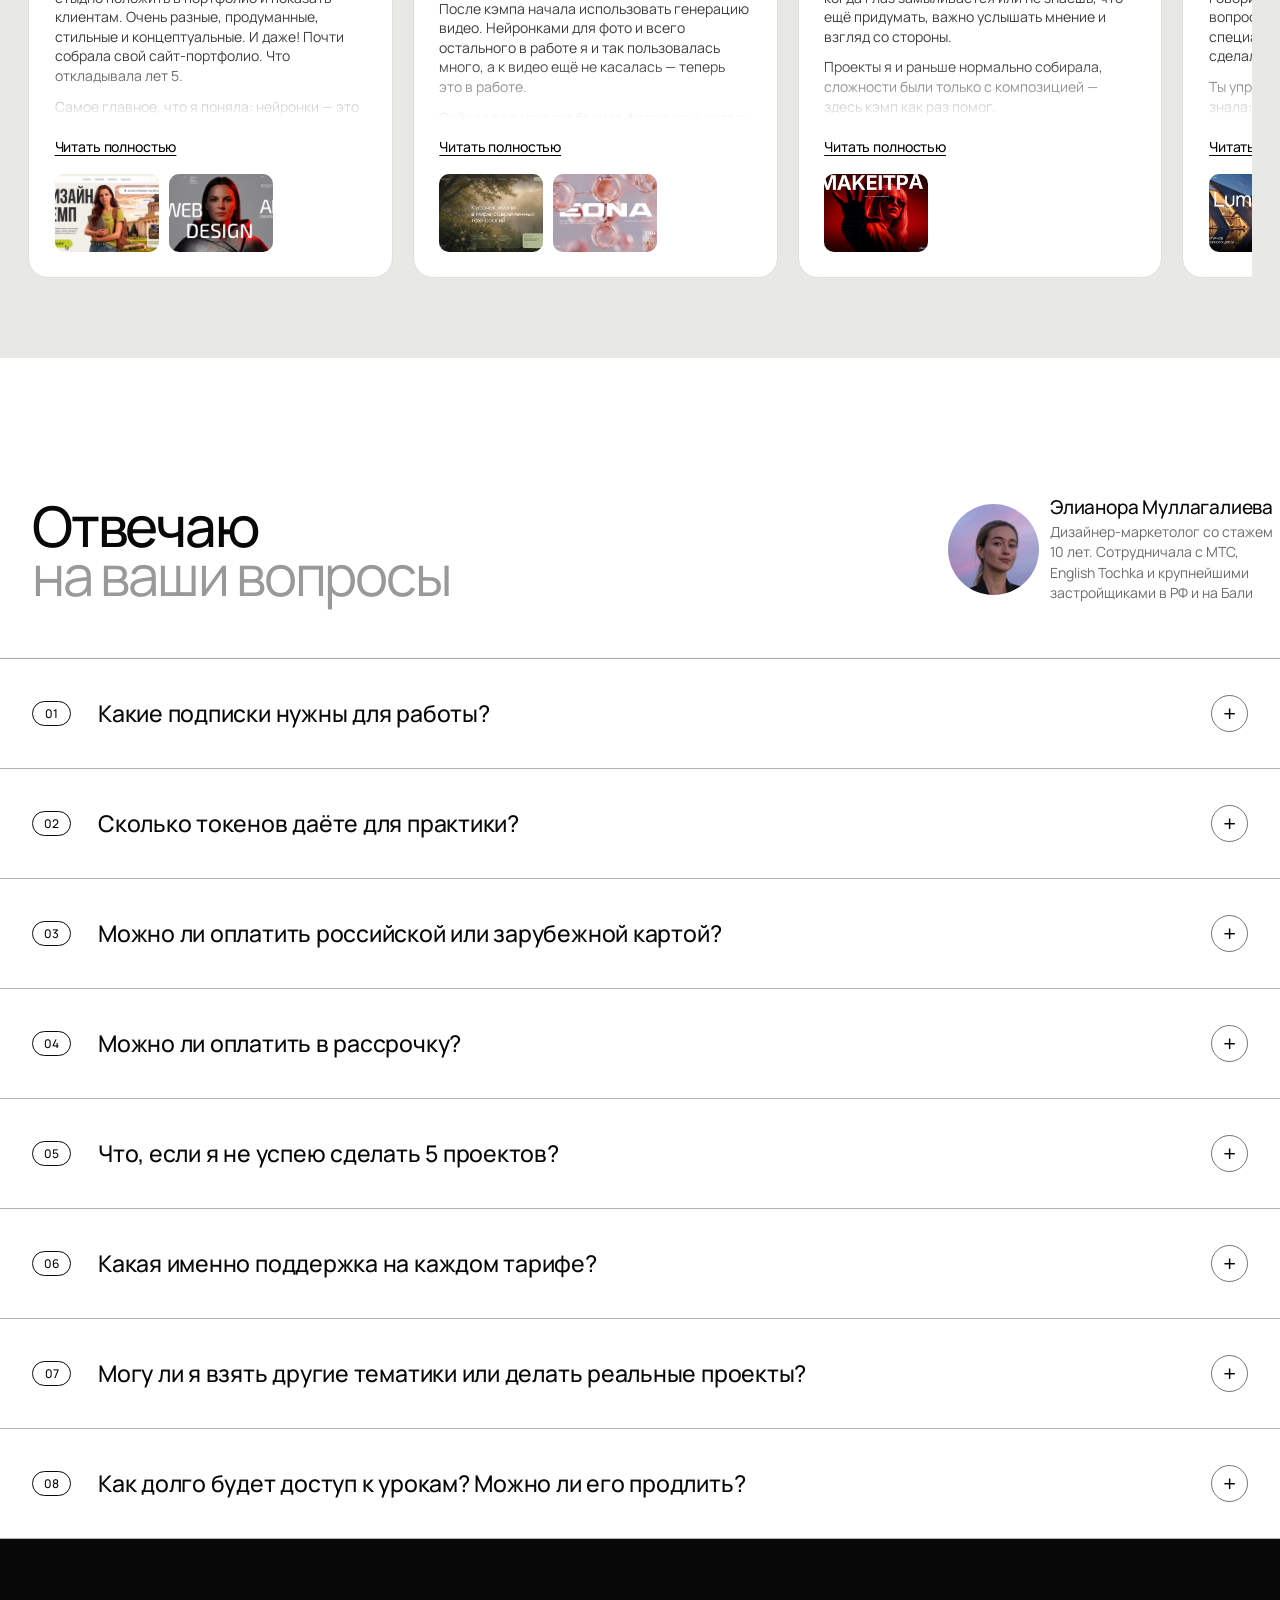
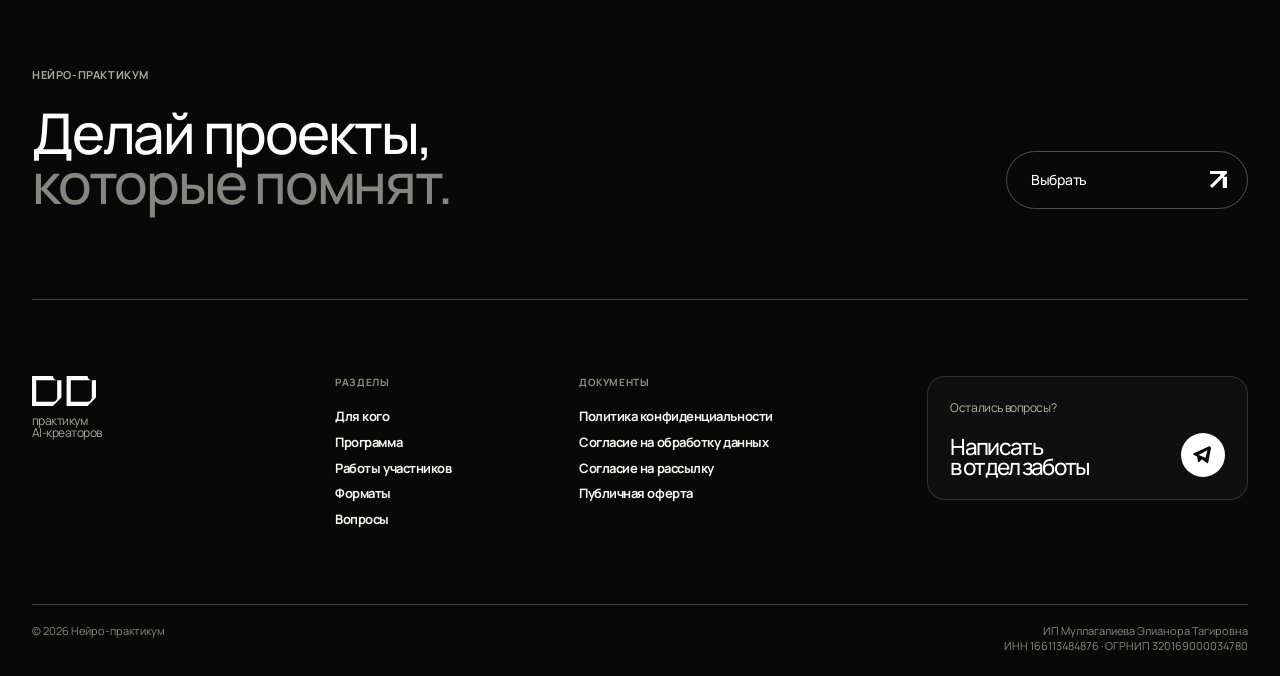
==== commit 57766f55: "Токен бота в PHP + фикс наезда блока «Для кого» в Safari - Токен Telegram убран из открытого JS в се" ====
--- a/cold.html
+++ b/cold.html
@@ -164,7 +164,7 @@
         </div>
       </section>
 
-      <section class="audience-section" id="audience" data-chrome="light" aria-labelledby="audience-title">
+      <section class="audience-section is-below" id="audience" data-chrome="light" aria-labelledby="audience-title">
         <div class="audience-stage">
         <div class="audience-content container">
           <div class="audience-intro">
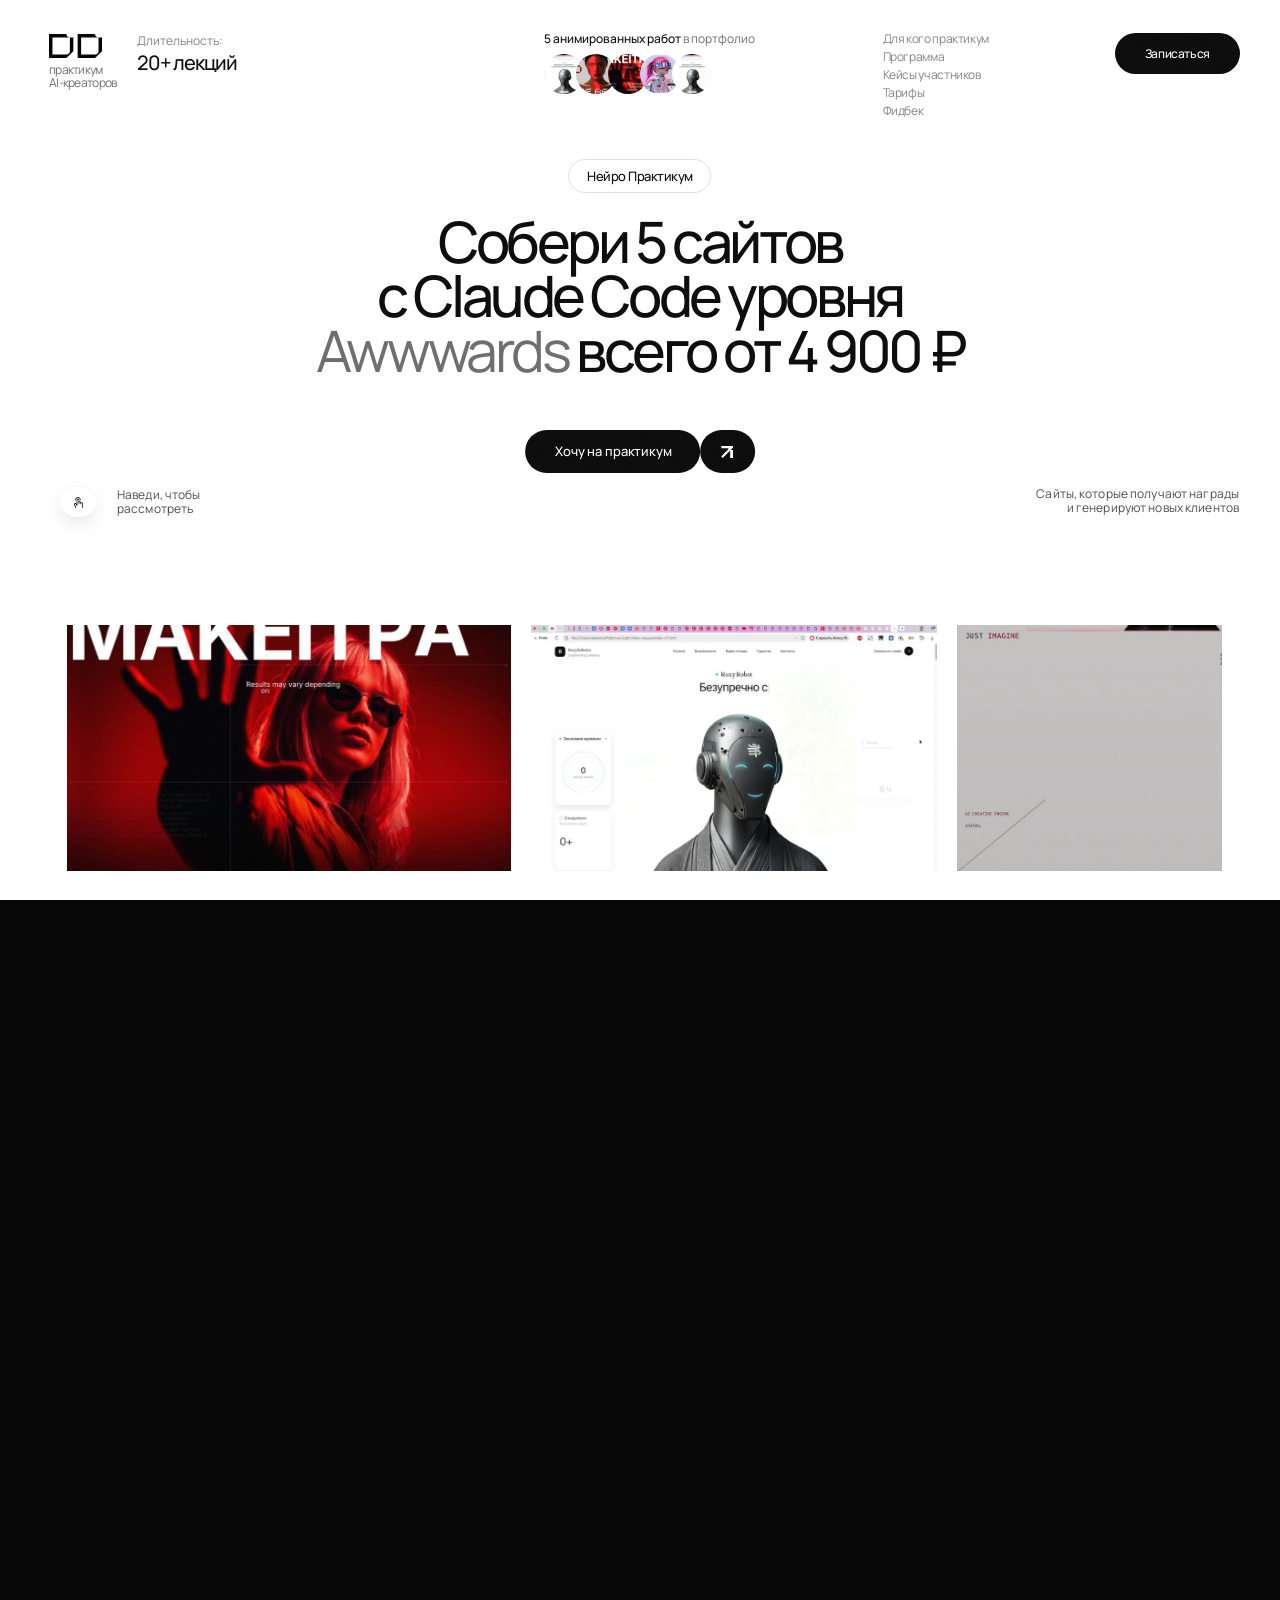
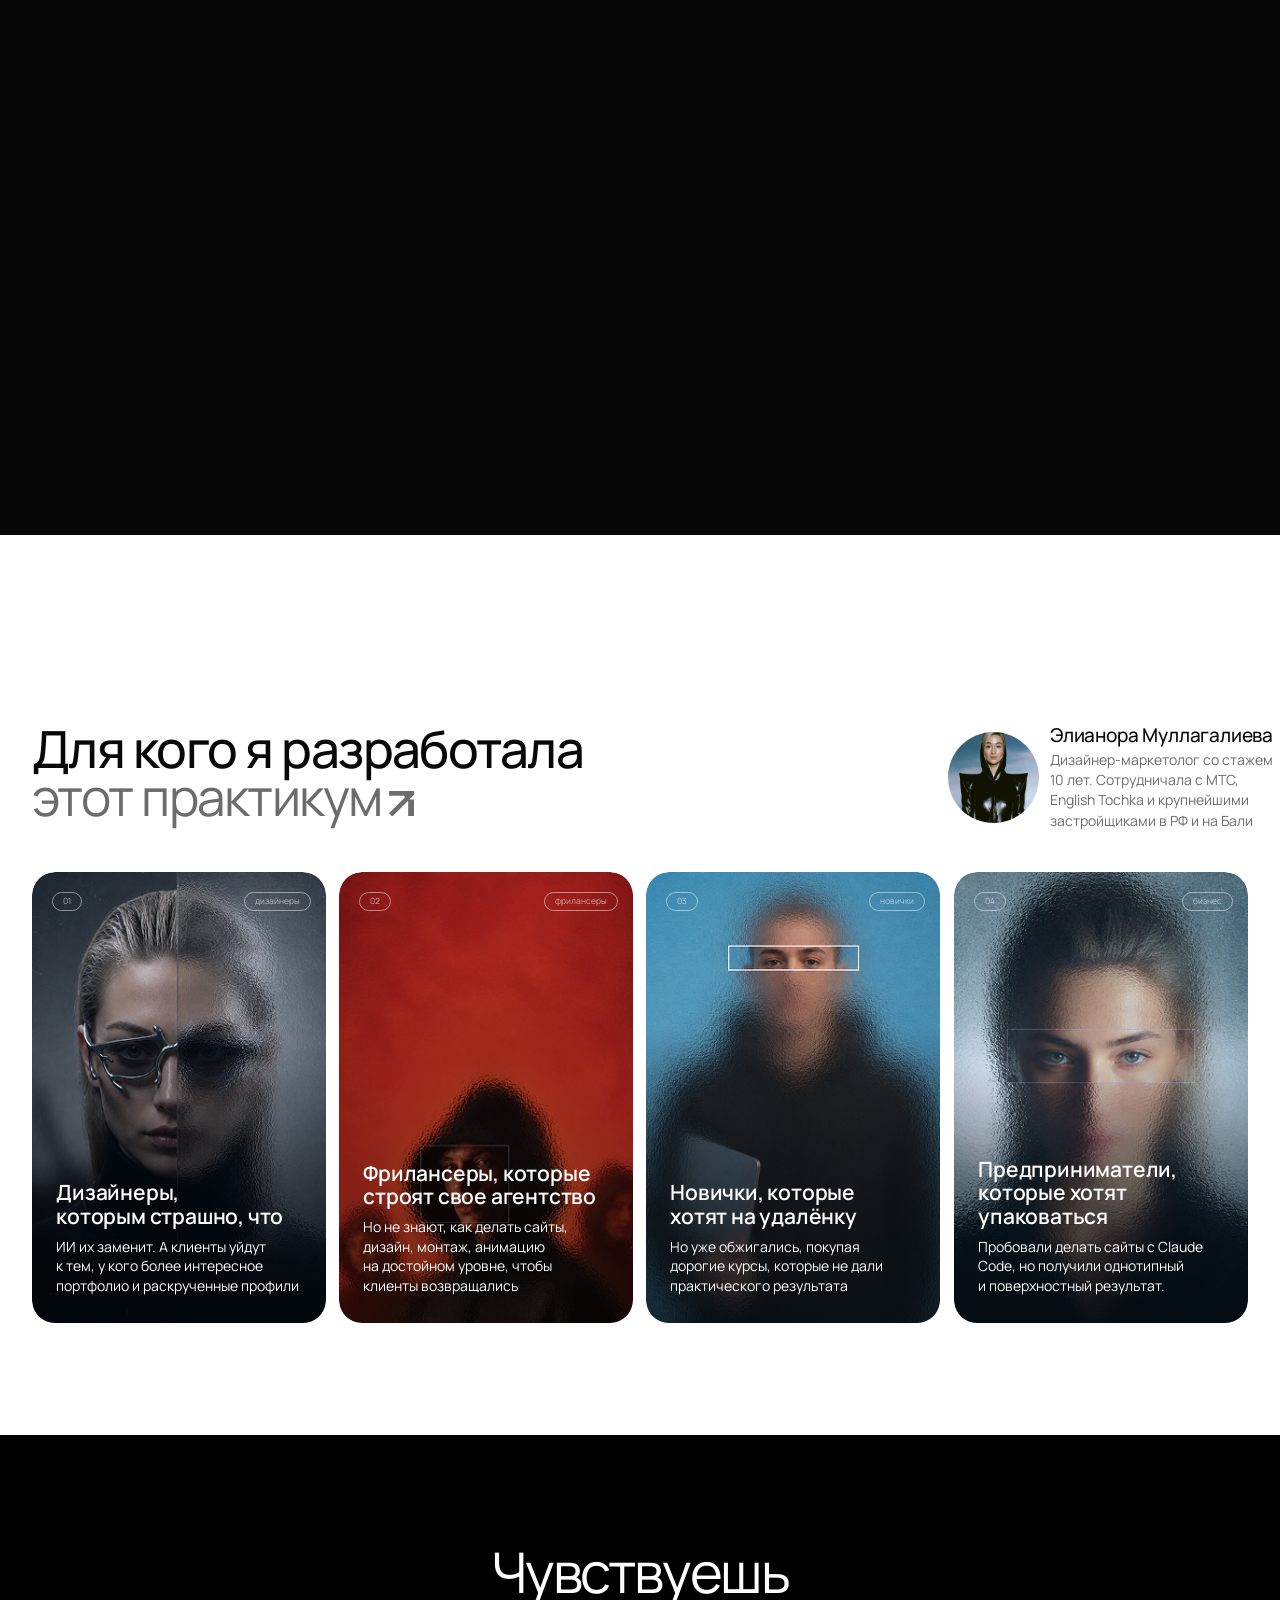
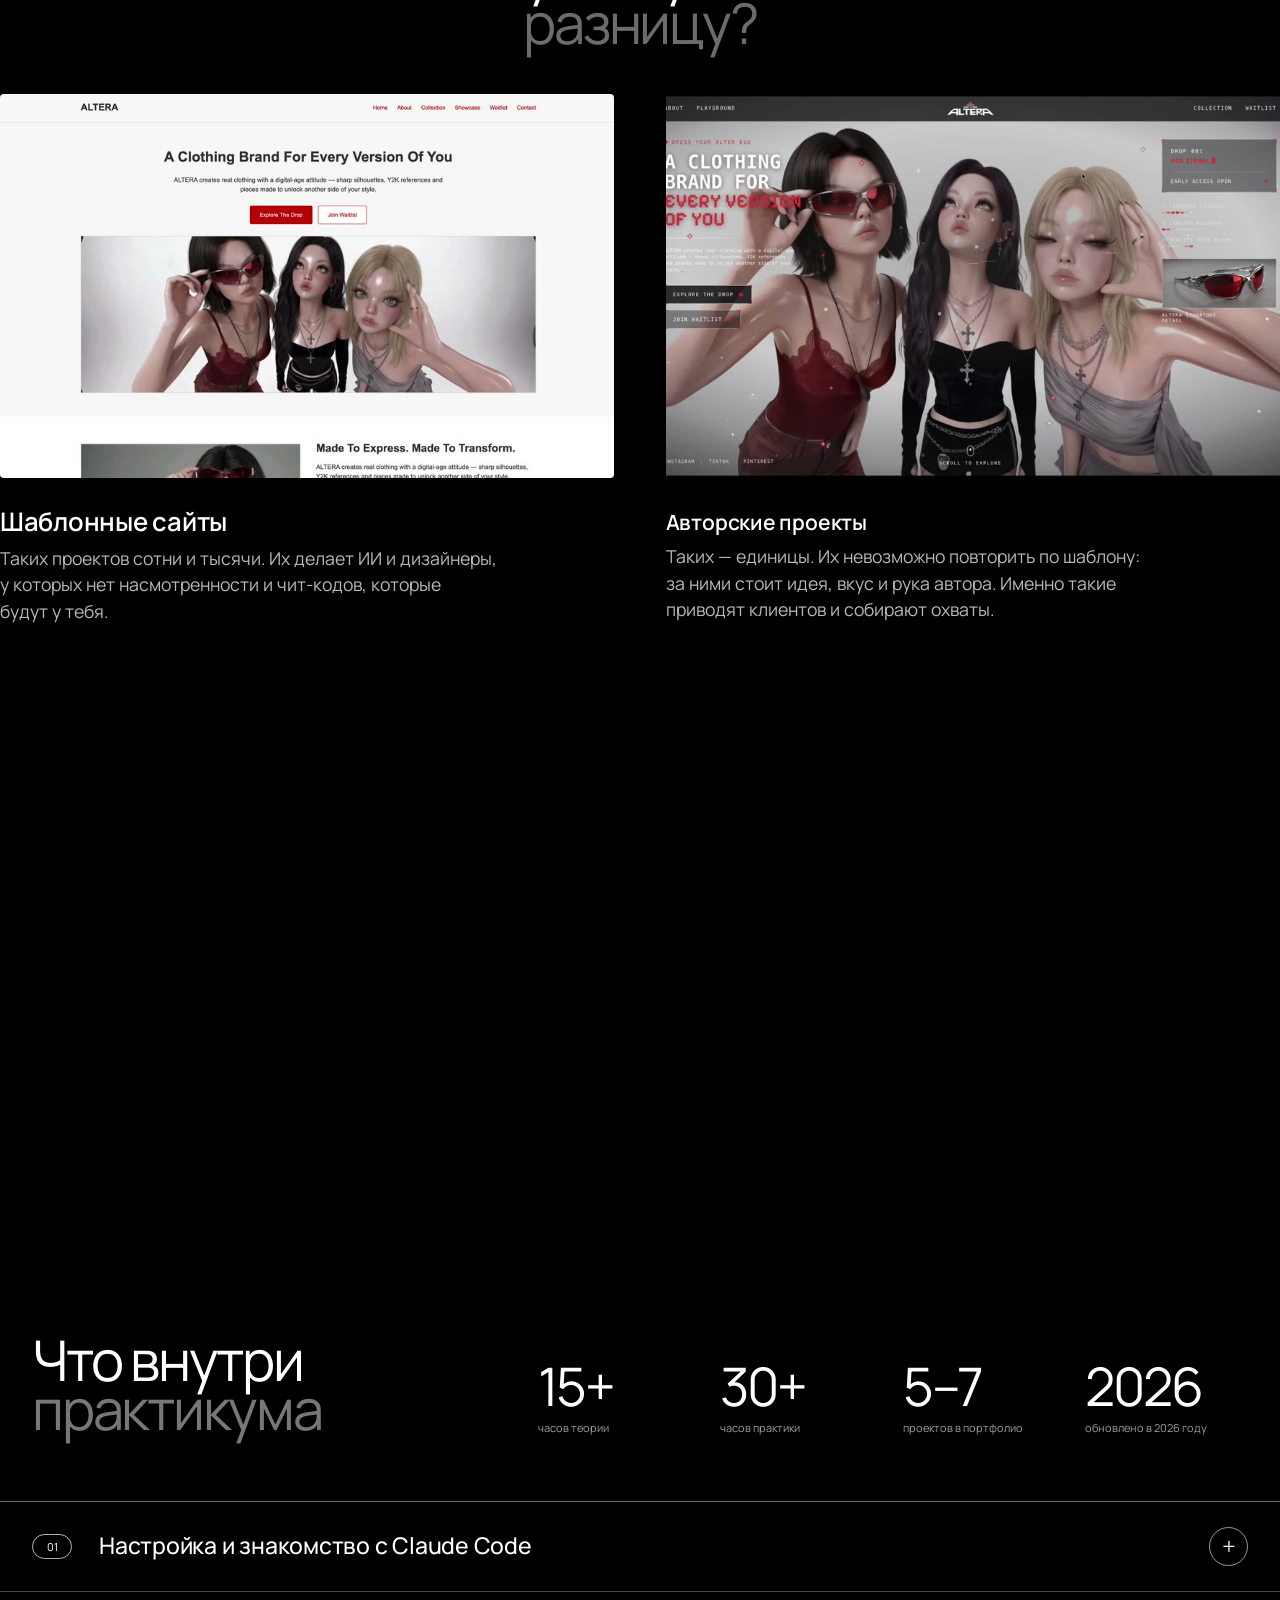
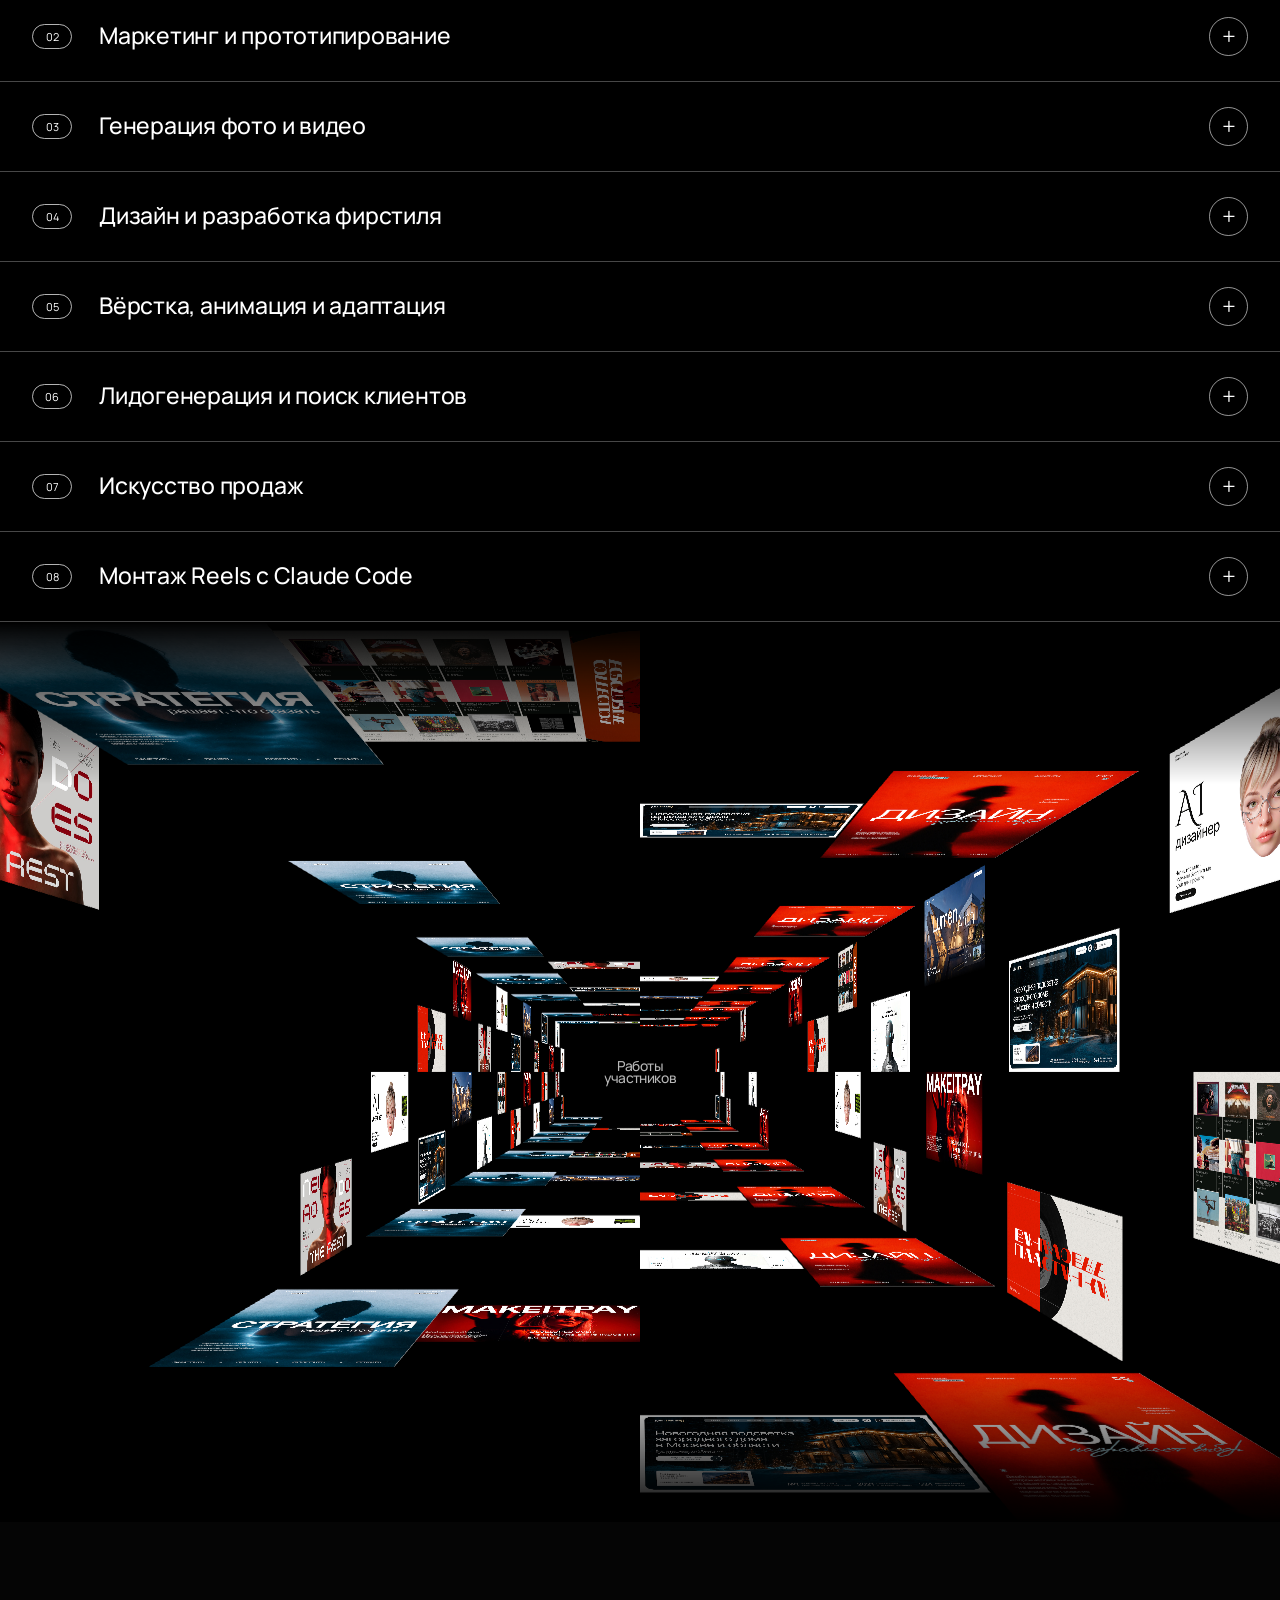
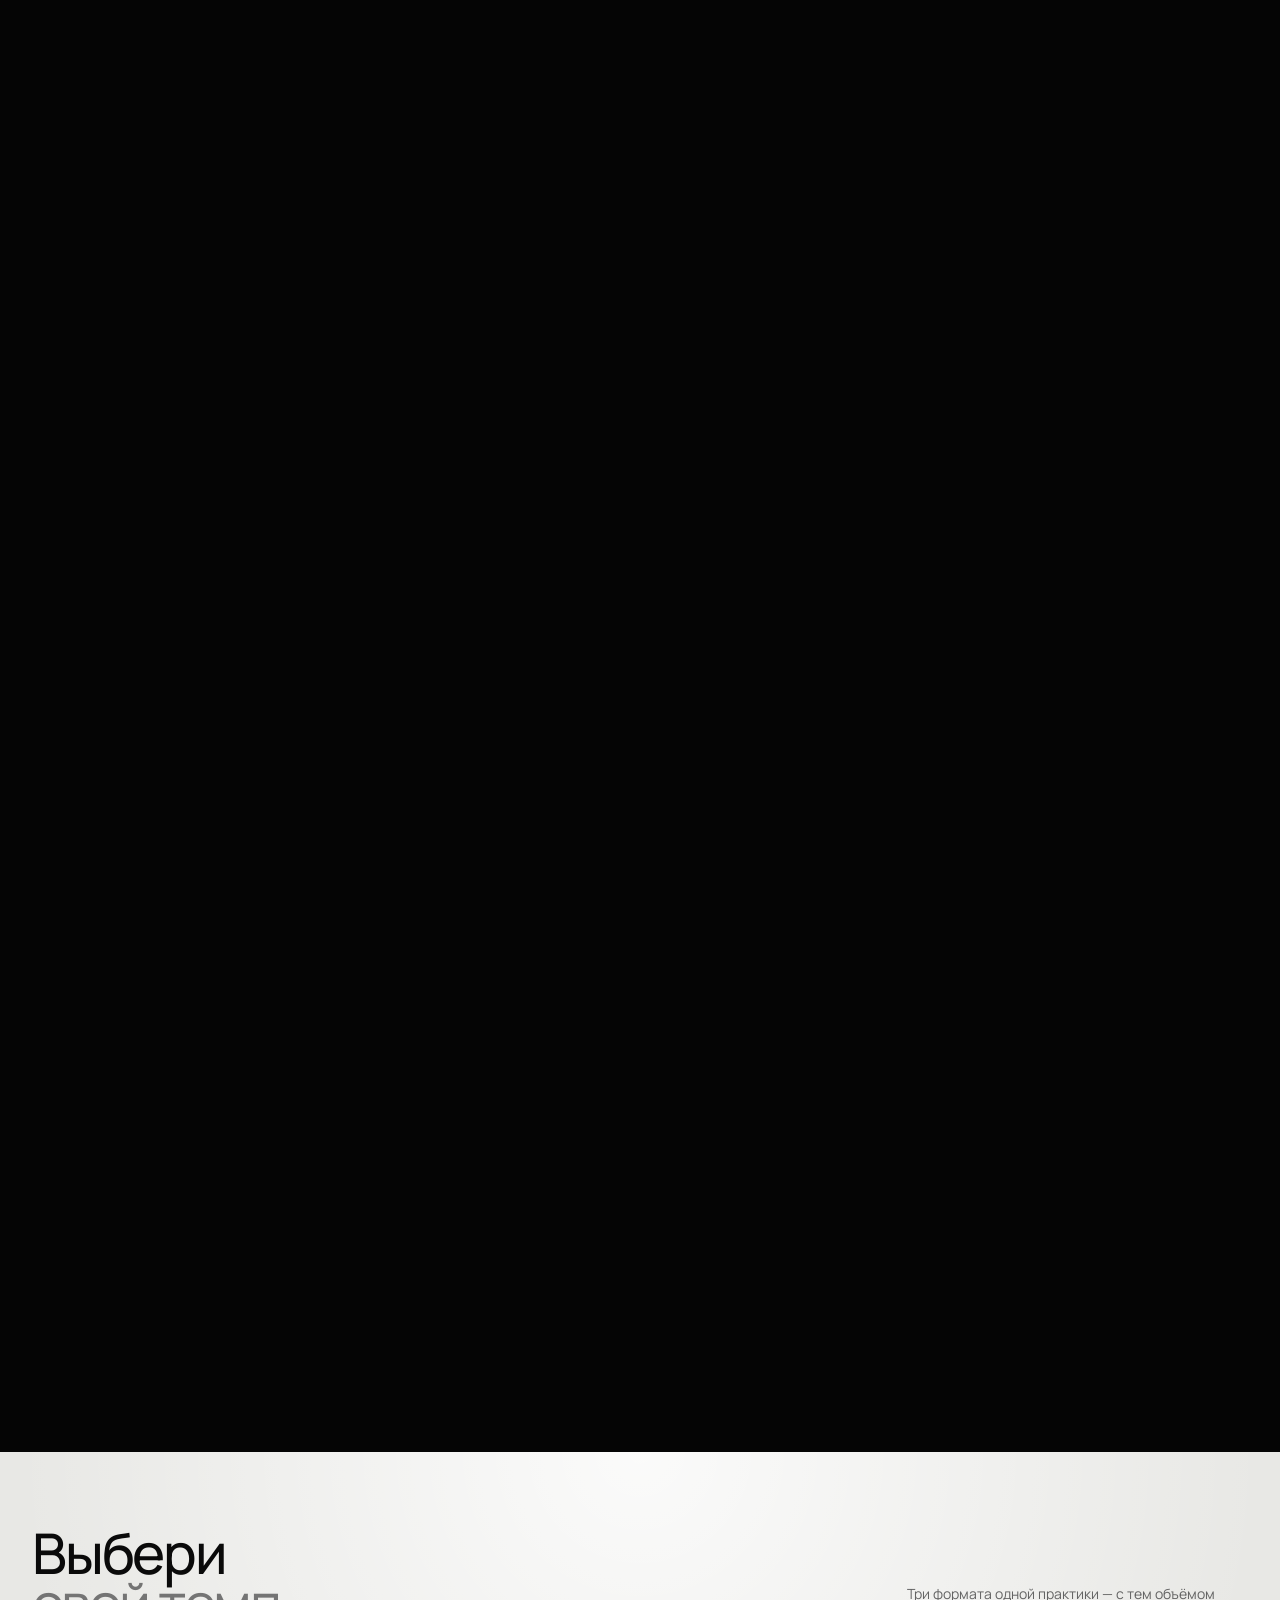
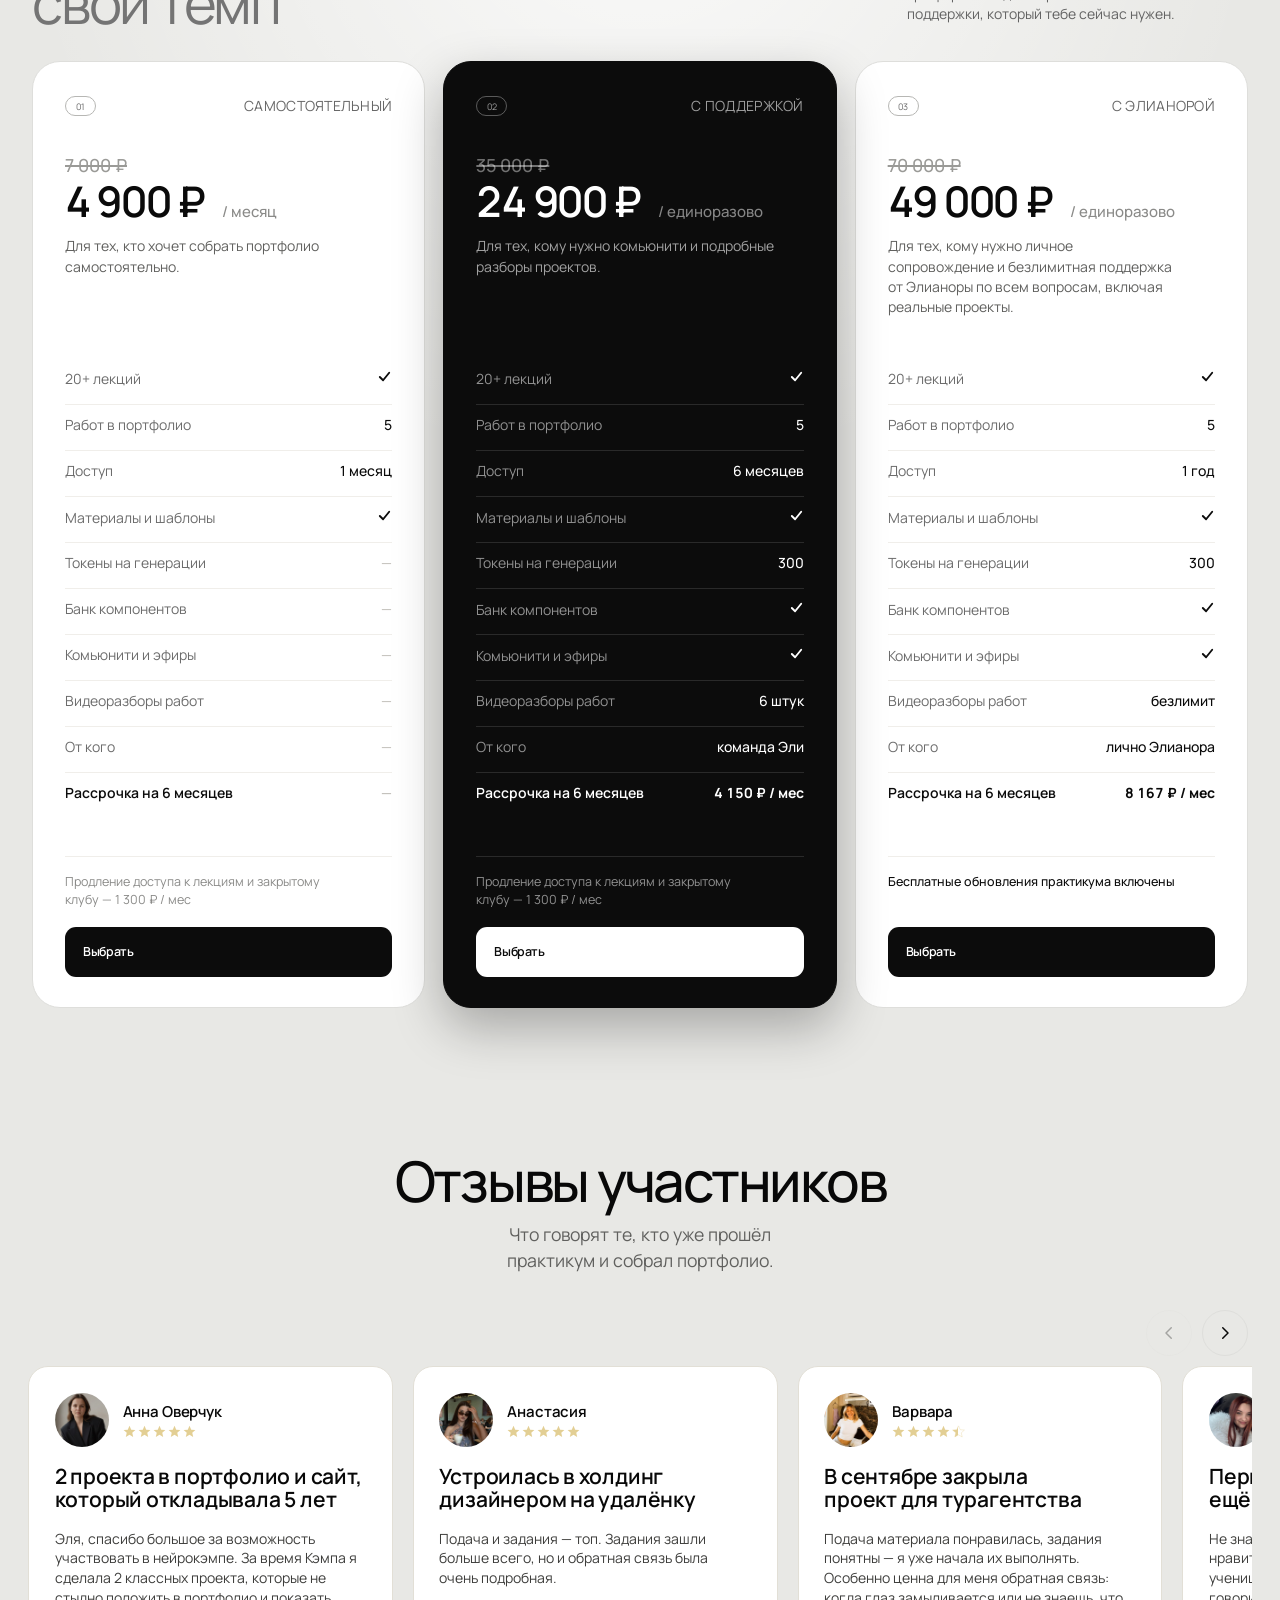
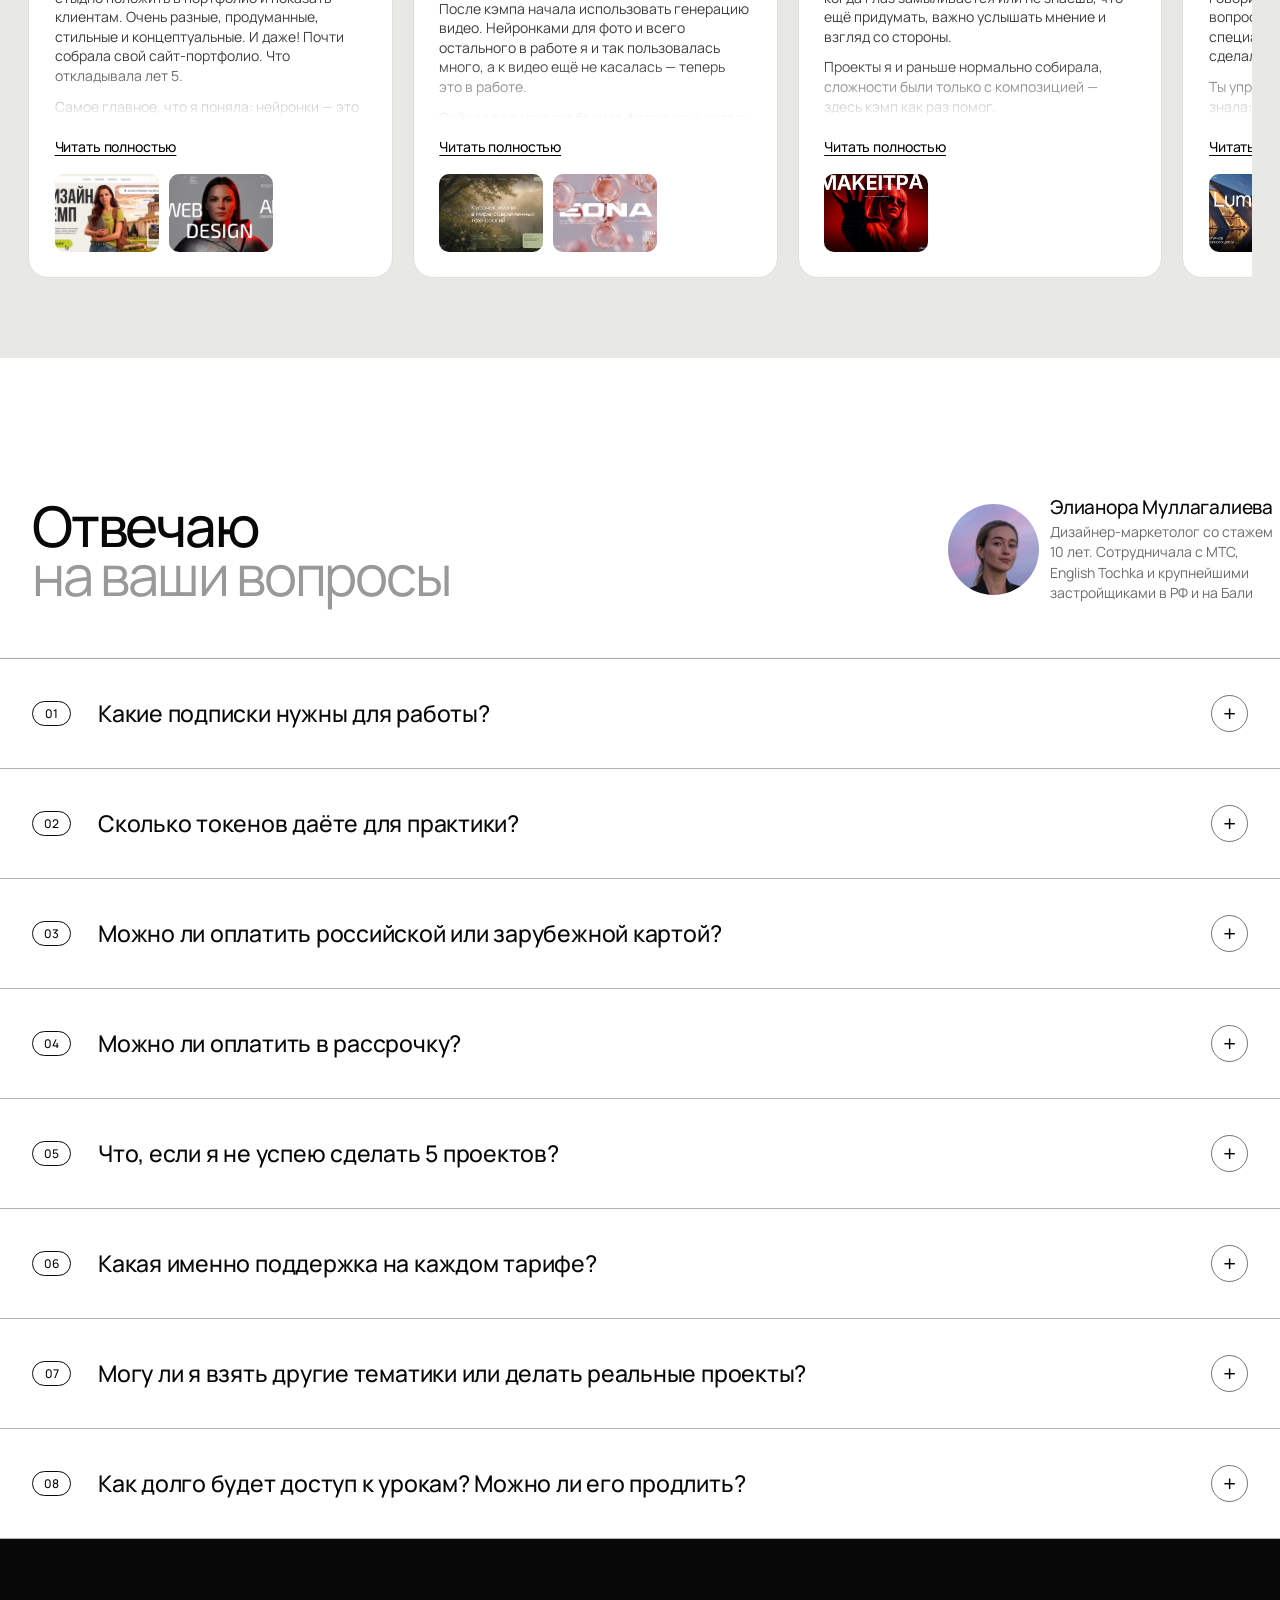
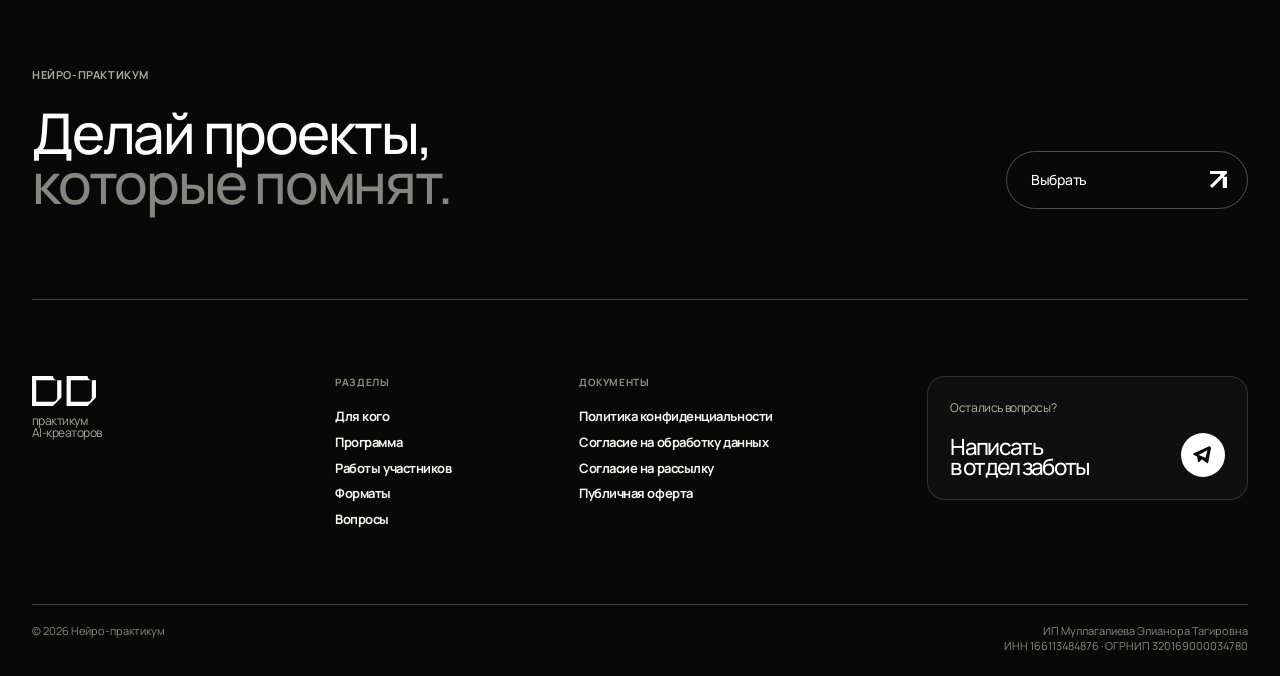
==== commit 207b745c: "Надёжная доставка заявки: sendBeacon вместо фонового fetch Фоновый fetch с редиректом через 150мс мо" ====
--- a/cold.html
+++ b/cold.html
@@ -672,7 +672,7 @@
         </button>
         <p class="lead-modal-kicker" data-lead-tariff>Тариф</p>
         <h3 id="lead-modal-title" class="lead-modal-title">Оставь телеграм<br />для связи</h3>
-        <p class="lead-modal-lead">Напишу тебе лично, помогу с выбором и оплатой. После отправки откроется страница оплаты.</p>
+        <p class="lead-modal-lead">Доступ откроется автоматически после оплаты. А&nbsp;я&nbsp;напишу тебе лично, чтобы ответить на&nbsp;все твои вопросы.</p>
         <form class="lead-modal-form" data-lead-form novalidate>
           <label class="lead-modal-field">
             <span>Твой Telegram</span>
